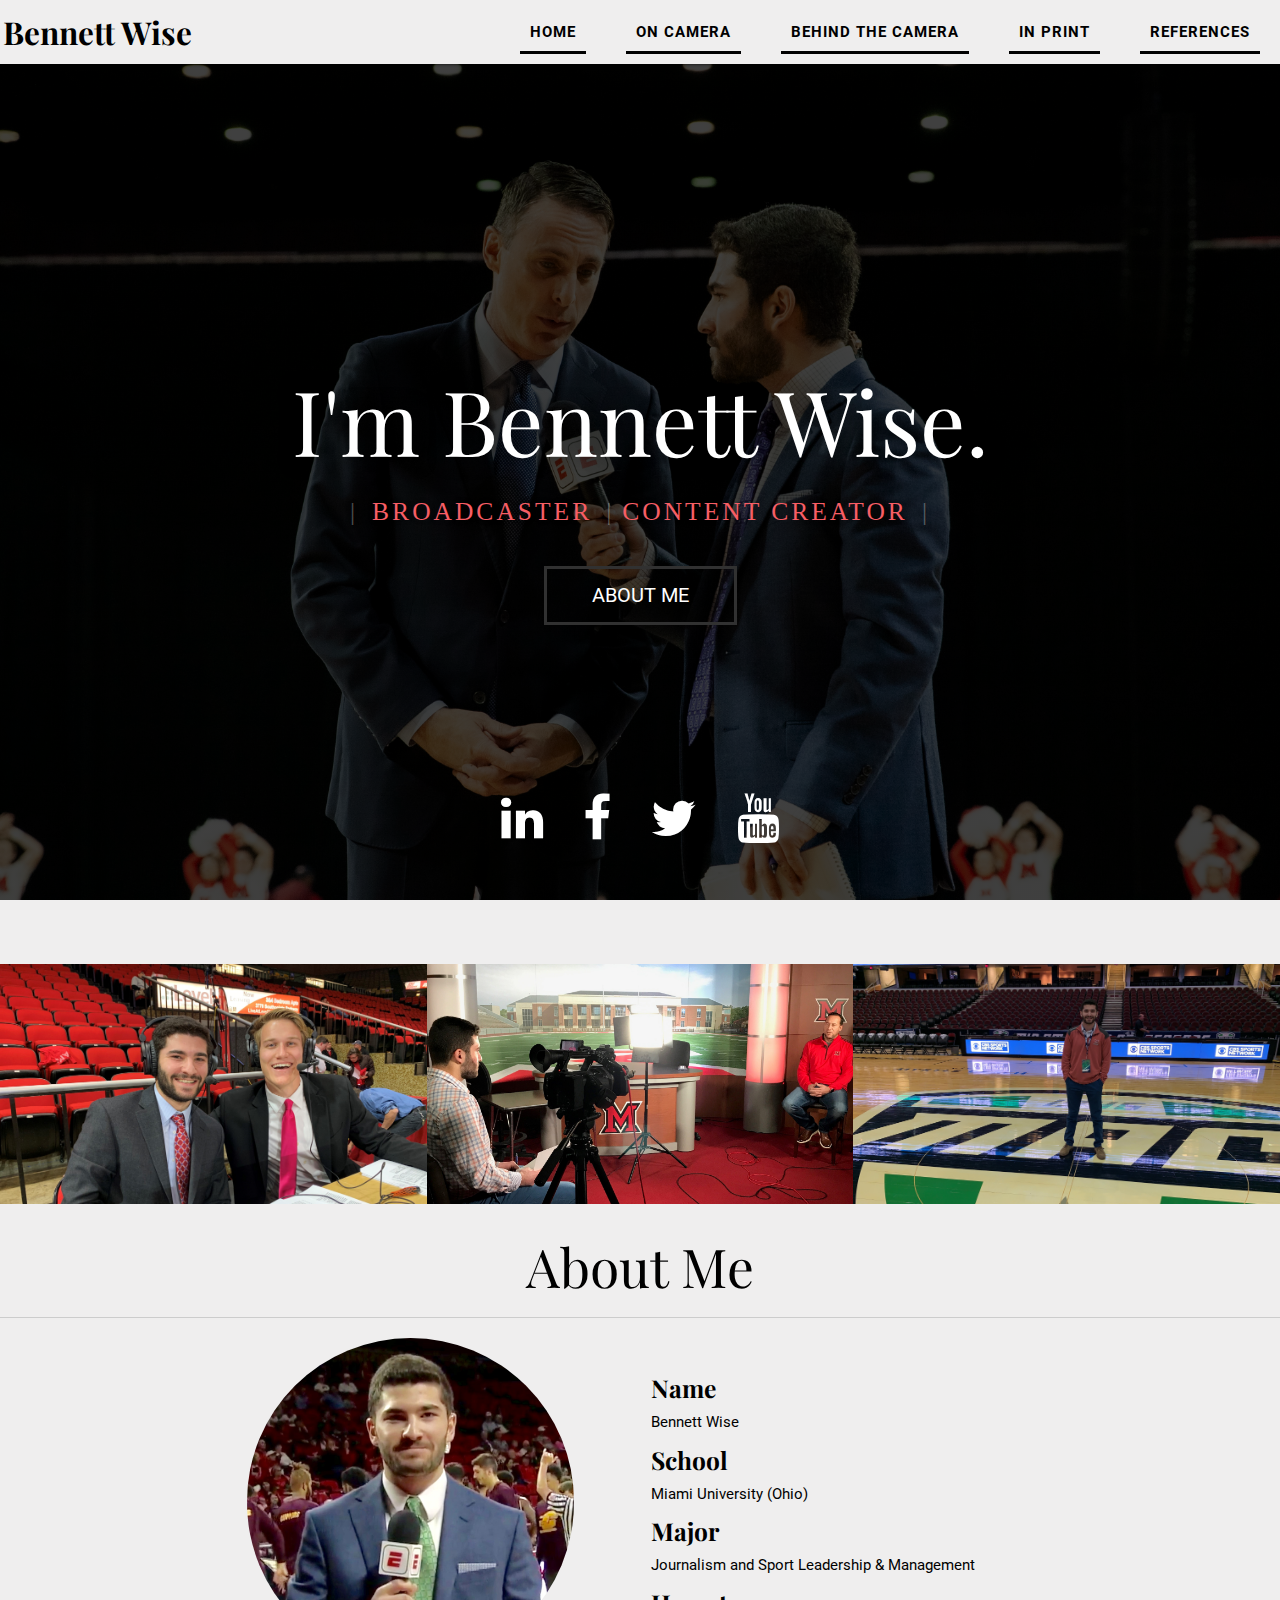
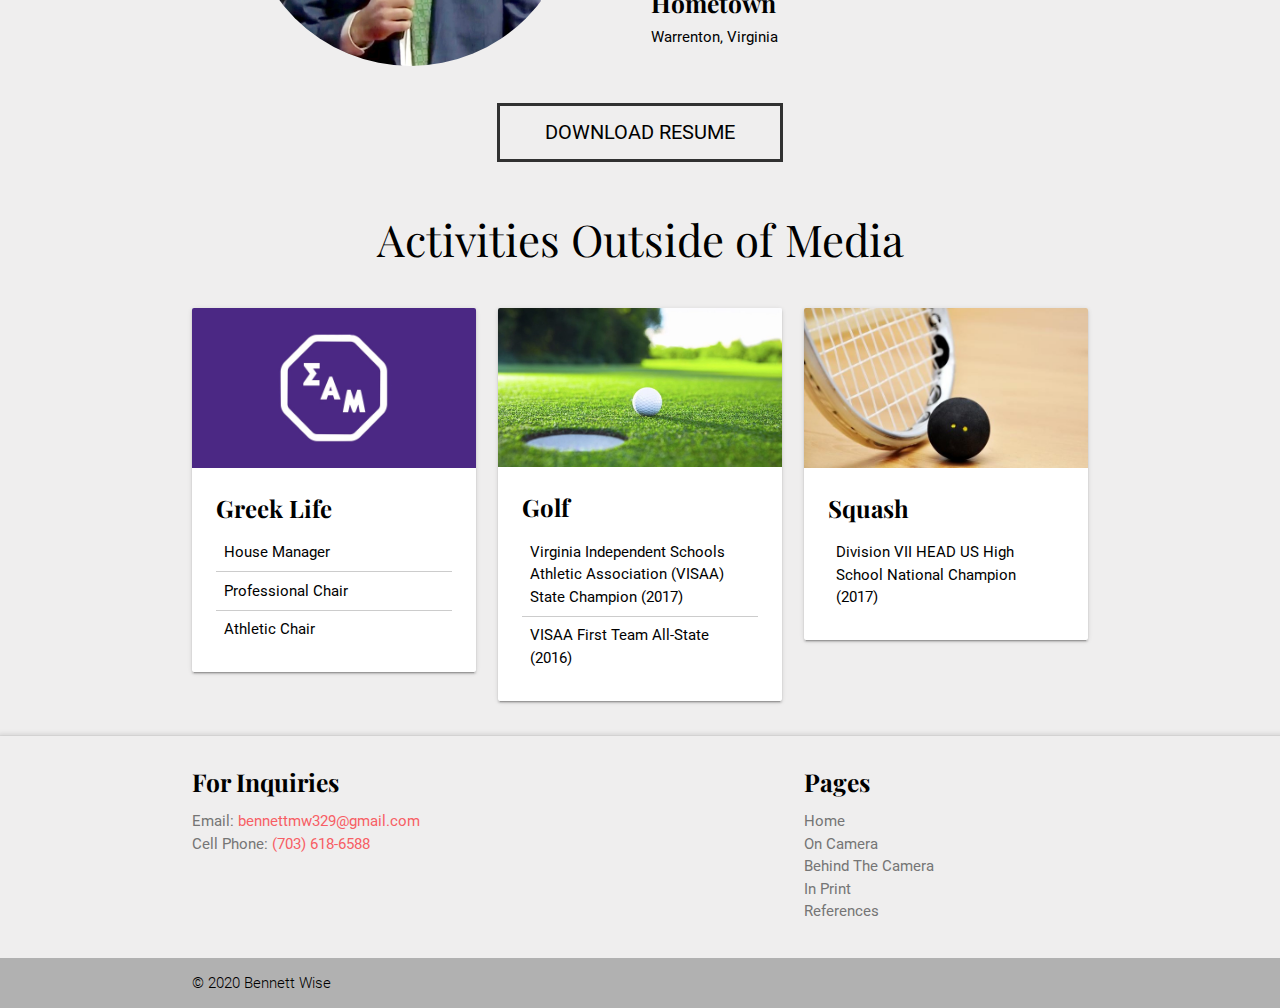
==== index.html @ 5fc4a540 "Page Deployment" ====
<!doctype html>
<html lang="en">

<head>
  <meta charset="utf-8">
  <title>Bennett Wise</title>
  <base href="/">
  <meta name="viewport" content="width=device-width, initial-scale=1">
  <!-- SEO Tags -->
  <meta name="description" content="A portfolio of work by an aspiring broadcaster with no bounds of achievement.">
  <meta name="keywords"
    content="Bennett,Wise,Media,Brodacast,FOX,Kalamazoo,Growler,ESPN,Sideline,Reporter,Miami,Sports,Athletics,bennett,wise,media,broadcast,fox,kalamazoo,growler,espn,sideline,reporter,miami,sports,athletics">
  <meta name="author" content="Quaid DeLacluyse">
  <!-- Style Sheets -->
  <link href="https://fonts.googleapis.com/icon?family=Material+Icons" rel="stylesheet">
  <link href="https://fonts.googleapis.com/css?family=Montserrat&display=swap" rel="stylesheet">
  <link href="https://fonts.googleapis.com/css?family=Playfair+Display&display=swap" rel="stylesheet">
  <!-- Theme & Favicon Tags -->
  <link rel="icon" type="image/jpg" href="assets/favicon.jpg">
  <meta name="theme-color" content="#f75e65">
  <script></script>
<link rel="stylesheet" href="styles.7431f8eac852b9999b5d.css"></head>

<body>
  <app-root class="sticky-container"></app-root>
<script src="runtime-es2015.edb2fcf2778e7bf1d426.js" type="module"></script><script src="runtime-es5.edb2fcf2778e7bf1d426.js" nomodule defer></script><script src="polyfills-es5.6696c533341b95a3d617.js" nomodule defer></script><script src="polyfills-es2015.2987770fde9daa1d8a2e.js" type="module"></script><script src="scripts.70a6412b0712df4356f7.js" defer></script><script src="main-es2015.0caf96c420d4daaa8b28.js" type="module"></script><script src="main-es5.0caf96c420d4daaa8b28.js" nomodule defer></script></body>

</html>
---- styles.7431f8eac852b9999b5d.css ----
*{color:#000}html{scroll-behavior:smooth;-ms-text-size-adjust:100%;-webkit-text-size-adjust:100%}body{background-color:#efeeee!important;margin:0}.accent-font{font-family:"Playfair Display",serif}.main{background-color:#efeeee}.primary{background-color:#efeeee!important}.bold{font-weight:700!important}.text-primary{color:#efeeee!important}.primary-darker{background-color:#b1b1b1!important}.accent{background-color:#f75e65!important}.accent-text{color:#f75e65!important}.borders{box-shadow:none;border:2px solid #8f8f8f}.subheader{border-bottom:1px solid #ccc}nav ul a:hover{background-color:rgba(0,0,0,0)!important}.side-nav{background:rgba(255,255,255,.5)!important;-webkit-backdrop-filter:blur(10px)!important;backdrop-filter:blur(10px)!important}.sticky-container{position:relative}/*!
 * Materialize v0.100.2 (http://materializecss.com)
 * Copyright 2014-2017 Materialize
 * MIT License (https://raw.githubusercontent.com/Dogfalo/materialize/master/LICENSE)
 */.materialize-red{background-color:#e51c23!important}.materialize-red-text{color:#e51c23!important}.materialize-red.lighten-5{background-color:#fdeaeb!important}.materialize-red-text.text-lighten-5{color:#fdeaeb!important}.materialize-red.lighten-4{background-color:#f8c1c3!important}.materialize-red-text.text-lighten-4{color:#f8c1c3!important}.materialize-red.lighten-3{background-color:#f3989b!important}.materialize-red-text.text-lighten-3{color:#f3989b!important}.materialize-red.lighten-2{background-color:#ee6e73!important}.materialize-red-text.text-lighten-2{color:#ee6e73!important}.materialize-red.lighten-1{background-color:#ea454b!important}.materialize-red-text.text-lighten-1{color:#ea454b!important}.materialize-red.darken-1{background-color:#d0181e!important}.materialize-red-text.text-darken-1{color:#d0181e!important}.materialize-red.darken-2{background-color:#b9151b!important}.materialize-red-text.text-darken-2{color:#b9151b!important}.materialize-red.darken-3{background-color:#a21318!important}.materialize-red-text.text-darken-3{color:#a21318!important}.materialize-red.darken-4{background-color:#8b1014!important}.materialize-red-text.text-darken-4{color:#8b1014!important}.red{background-color:#f44336!important}.red-text{color:#f44336!important}.red.lighten-5{background-color:#ffebee!important}.red-text.text-lighten-5{color:#ffebee!important}.red.lighten-4{background-color:#ffcdd2!important}.red-text.text-lighten-4{color:#ffcdd2!important}.red.lighten-3{background-color:#ef9a9a!important}.red-text.text-lighten-3{color:#ef9a9a!important}.red.lighten-2{background-color:#e57373!important}.red-text.text-lighten-2{color:#e57373!important}.red.lighten-1{background-color:#ef5350!important}.red-text.text-lighten-1{color:#ef5350!important}.red.darken-1{background-color:#e53935!important}.red-text.text-darken-1{color:#e53935!important}.red.darken-2{background-color:#d32f2f!important}.red-text.text-darken-2{color:#d32f2f!important}.red.darken-3{background-color:#c62828!important}.red-text.text-darken-3{color:#c62828!important}.red.darken-4{background-color:#b71c1c!important}.red-text.text-darken-4{color:#b71c1c!important}.red.accent-1{background-color:#ff8a80!important}.red-text.text-accent-1{color:#ff8a80!important}.red.accent-2{background-color:#ff5252!important}.red-text.text-accent-2{color:#ff5252!important}.red.accent-3{background-color:#ff1744!important}.red-text.text-accent-3{color:#ff1744!important}.red.accent-4{background-color:#d50000!important}.red-text.text-accent-4{color:#d50000!important}.pink{background-color:#e91e63!important}.pink-text{color:#e91e63!important}.pink.lighten-5{background-color:#fce4ec!important}.pink-text.text-lighten-5{color:#fce4ec!important}.pink.lighten-4{background-color:#f8bbd0!important}.pink-text.text-lighten-4{color:#f8bbd0!important}.pink.lighten-3{background-color:#f48fb1!important}.pink-text.text-lighten-3{color:#f48fb1!important}.pink.lighten-2{background-color:#f06292!important}.pink-text.text-lighten-2{color:#f06292!important}.pink.lighten-1{background-color:#ec407a!important}.pink-text.text-lighten-1{color:#ec407a!important}.pink.darken-1{background-color:#d81b60!important}.pink-text.text-darken-1{color:#d81b60!important}.pink.darken-2{background-color:#c2185b!important}.pink-text.text-darken-2{color:#c2185b!important}.pink.darken-3{background-color:#ad1457!important}.pink-text.text-darken-3{color:#ad1457!important}.pink.darken-4{background-color:#880e4f!important}.pink-text.text-darken-4{color:#880e4f!important}.pink.accent-1{background-color:#ff80ab!important}.pink-text.text-accent-1{color:#ff80ab!important}.pink.accent-2{background-color:#ff4081!important}.pink-text.text-accent-2{color:#ff4081!important}.pink.accent-3{background-color:#f50057!important}.pink-text.text-accent-3{color:#f50057!important}.pink.accent-4{background-color:#c51162!important}.pink-text.text-accent-4{color:#c51162!important}.purple{background-color:#9c27b0!important}.purple-text{color:#9c27b0!important}.purple.lighten-5{background-color:#f3e5f5!important}.purple-text.text-lighten-5{color:#f3e5f5!important}.purple.lighten-4{background-color:#e1bee7!important}.purple-text.text-lighten-4{color:#e1bee7!important}.purple.lighten-3{background-color:#ce93d8!important}.purple-text.text-lighten-3{color:#ce93d8!important}.purple.lighten-2{background-color:#ba68c8!important}.purple-text.text-lighten-2{color:#ba68c8!important}.purple.lighten-1{background-color:#ab47bc!important}.purple-text.text-lighten-1{color:#ab47bc!important}.purple.darken-1{background-color:#8e24aa!important}.purple-text.text-darken-1{color:#8e24aa!important}.purple.darken-2{background-color:#7b1fa2!important}.purple-text.text-darken-2{color:#7b1fa2!important}.purple.darken-3{background-color:#6a1b9a!important}.purple-text.text-darken-3{color:#6a1b9a!important}.purple.darken-4{background-color:#4a148c!important}.purple-text.text-darken-4{color:#4a148c!important}.purple.accent-1{background-color:#ea80fc!important}.purple-text.text-accent-1{color:#ea80fc!important}.purple.accent-2{background-color:#e040fb!important}.purple-text.text-accent-2{color:#e040fb!important}.purple.accent-3{background-color:#d500f9!important}.purple-text.text-accent-3{color:#d500f9!important}.purple.accent-4{background-color:#a0f!important}.purple-text.text-accent-4{color:#a0f!important}.deep-purple{background-color:#673ab7!important}.deep-purple-text{color:#673ab7!important}.deep-purple.lighten-5{background-color:#ede7f6!important}.deep-purple-text.text-lighten-5{color:#ede7f6!important}.deep-purple.lighten-4{background-color:#d1c4e9!important}.deep-purple-text.text-lighten-4{color:#d1c4e9!important}.deep-purple.lighten-3{background-color:#b39ddb!important}.deep-purple-text.text-lighten-3{color:#b39ddb!important}.deep-purple.lighten-2{background-color:#9575cd!important}.deep-purple-text.text-lighten-2{color:#9575cd!important}.deep-purple.lighten-1{background-color:#7e57c2!important}.deep-purple-text.text-lighten-1{color:#7e57c2!important}.deep-purple.darken-1{background-color:#5e35b1!important}.deep-purple-text.text-darken-1{color:#5e35b1!important}.deep-purple.darken-2{background-color:#512da8!important}.deep-purple-text.text-darken-2{color:#512da8!important}.deep-purple.darken-3{background-color:#4527a0!important}.deep-purple-text.text-darken-3{color:#4527a0!important}.deep-purple.darken-4{background-color:#311b92!important}.deep-purple-text.text-darken-4{color:#311b92!important}.deep-purple.accent-1{background-color:#b388ff!important}.deep-purple-text.text-accent-1{color:#b388ff!important}.deep-purple.accent-2{background-color:#7c4dff!important}.deep-purple-text.text-accent-2{color:#7c4dff!important}.deep-purple.accent-3{background-color:#651fff!important}.deep-purple-text.text-accent-3{color:#651fff!important}.deep-purple.accent-4{background-color:#6200ea!important}.deep-purple-text.text-accent-4{color:#6200ea!important}.indigo{background-color:#3f51b5!important}.indigo-text{color:#3f51b5!important}.indigo.lighten-5{background-color:#e8eaf6!important}.indigo-text.text-lighten-5{color:#e8eaf6!important}.indigo.lighten-4{background-color:#c5cae9!important}.indigo-text.text-lighten-4{color:#c5cae9!important}.indigo.lighten-3{background-color:#9fa8da!important}.indigo-text.text-lighten-3{color:#9fa8da!important}.indigo.lighten-2{background-color:#7986cb!important}.indigo-text.text-lighten-2{color:#7986cb!important}.indigo.lighten-1{background-color:#5c6bc0!important}.indigo-text.text-lighten-1{color:#5c6bc0!important}.indigo.darken-1{background-color:#3949ab!important}.indigo-text.text-darken-1{color:#3949ab!important}.indigo.darken-2{background-color:#303f9f!important}.indigo-text.text-darken-2{color:#303f9f!important}.indigo.darken-3{background-color:#283593!important}.indigo-text.text-darken-3{color:#283593!important}.indigo.darken-4{background-color:#1a237e!important}.indigo-text.text-darken-4{color:#1a237e!important}.indigo.accent-1{background-color:#8c9eff!important}.indigo-text.text-accent-1{color:#8c9eff!important}.indigo.accent-2{background-color:#536dfe!important}.indigo-text.text-accent-2{color:#536dfe!important}.indigo.accent-3{background-color:#3d5afe!important}.indigo-text.text-accent-3{color:#3d5afe!important}.indigo.accent-4{background-color:#304ffe!important}.indigo-text.text-accent-4{color:#304ffe!important}.blue{background-color:#2196f3!important}.blue-text{color:#2196f3!important}.blue.lighten-5{background-color:#e3f2fd!important}.blue-text.text-lighten-5{color:#e3f2fd!important}.blue.lighten-4{background-color:#bbdefb!important}.blue-text.text-lighten-4{color:#bbdefb!important}.blue.lighten-3{background-color:#90caf9!important}.blue-text.text-lighten-3{color:#90caf9!important}.blue.lighten-2{background-color:#64b5f6!important}.blue-text.text-lighten-2{color:#64b5f6!important}.blue.lighten-1{background-color:#42a5f5!important}.blue-text.text-lighten-1{color:#42a5f5!important}.blue.darken-1{background-color:#1e88e5!important}.blue-text.text-darken-1{color:#1e88e5!important}.blue.darken-2{background-color:#1976d2!important}.blue-text.text-darken-2{color:#1976d2!important}.blue.darken-3{background-color:#1565c0!important}.blue-text.text-darken-3{color:#1565c0!important}.blue.darken-4{background-color:#0d47a1!important}.blue-text.text-darken-4{color:#0d47a1!important}.blue.accent-1{background-color:#82b1ff!important}.blue-text.text-accent-1{color:#82b1ff!important}.blue.accent-2{background-color:#448aff!important}.blue-text.text-accent-2{color:#448aff!important}.blue.accent-3{background-color:#2979ff!important}.blue-text.text-accent-3{color:#2979ff!important}.blue.accent-4{background-color:#2962ff!important}.blue-text.text-accent-4{color:#2962ff!important}.light-blue{background-color:#03a9f4!important}.light-blue-text{color:#03a9f4!important}.light-blue.lighten-5{background-color:#e1f5fe!important}.light-blue-text.text-lighten-5{color:#e1f5fe!important}.light-blue.lighten-4{background-color:#b3e5fc!important}.light-blue-text.text-lighten-4{color:#b3e5fc!important}.light-blue.lighten-3{background-color:#81d4fa!important}.light-blue-text.text-lighten-3{color:#81d4fa!important}.light-blue.lighten-2{background-color:#4fc3f7!important}.light-blue-text.text-lighten-2{color:#4fc3f7!important}.light-blue.lighten-1{background-color:#29b6f6!important}.light-blue-text.text-lighten-1{color:#29b6f6!important}.light-blue.darken-1{background-color:#039be5!important}.light-blue-text.text-darken-1{color:#039be5!important}.light-blue.darken-2{background-color:#0288d1!important}.light-blue-text.text-darken-2{color:#0288d1!important}.light-blue.darken-3{background-color:#0277bd!important}.light-blue-text.text-darken-3{color:#0277bd!important}.light-blue.darken-4{background-color:#01579b!important}.light-blue-text.text-darken-4{color:#01579b!important}.light-blue.accent-1{background-color:#80d8ff!important}.light-blue-text.text-accent-1{color:#80d8ff!important}.light-blue.accent-2{background-color:#40c4ff!important}.light-blue-text.text-accent-2{color:#40c4ff!important}.light-blue.accent-3{background-color:#00b0ff!important}.light-blue-text.text-accent-3{color:#00b0ff!important}.light-blue.accent-4{background-color:#0091ea!important}.light-blue-text.text-accent-4{color:#0091ea!important}.cyan{background-color:#00bcd4!important}.cyan-text{color:#00bcd4!important}.cyan.lighten-5{background-color:#e0f7fa!important}.cyan-text.text-lighten-5{color:#e0f7fa!important}.cyan.lighten-4{background-color:#b2ebf2!important}.cyan-text.text-lighten-4{color:#b2ebf2!important}.cyan.lighten-3{background-color:#80deea!important}.cyan-text.text-lighten-3{color:#80deea!important}.cyan.lighten-2{background-color:#4dd0e1!important}.cyan-text.text-lighten-2{color:#4dd0e1!important}.cyan.lighten-1{background-color:#26c6da!important}.cyan-text.text-lighten-1{color:#26c6da!important}.cyan.darken-1{background-color:#00acc1!important}.cyan-text.text-darken-1{color:#00acc1!important}.cyan.darken-2{background-color:#0097a7!important}.cyan-text.text-darken-2{color:#0097a7!important}.cyan.darken-3{background-color:#00838f!important}.cyan-text.text-darken-3{color:#00838f!important}.cyan.darken-4{background-color:#006064!important}.cyan-text.text-darken-4{color:#006064!important}.cyan.accent-1{background-color:#84ffff!important}.cyan-text.text-accent-1{color:#84ffff!important}.cyan.accent-2{background-color:#18ffff!important}.cyan-text.text-accent-2{color:#18ffff!important}.cyan.accent-3{background-color:#00e5ff!important}.cyan-text.text-accent-3{color:#00e5ff!important}.cyan.accent-4{background-color:#00b8d4!important}.cyan-text.text-accent-4{color:#00b8d4!important}.teal{background-color:#009688!important}.teal-text{color:#009688!important}.teal.lighten-5{background-color:#e0f2f1!important}.teal-text.text-lighten-5{color:#e0f2f1!important}.teal.lighten-4{background-color:#b2dfdb!important}.teal-text.text-lighten-4{color:#b2dfdb!important}.teal.lighten-3{background-color:#80cbc4!important}.teal-text.text-lighten-3{color:#80cbc4!important}.teal.lighten-2{background-color:#4db6ac!important}.teal-text.text-lighten-2{color:#4db6ac!important}.teal.lighten-1{background-color:#26a69a!important}.teal-text.text-lighten-1{color:#26a69a!important}.teal.darken-1{background-color:#00897b!important}.teal-text.text-darken-1{color:#00897b!important}.teal.darken-2{background-color:#00796b!important}.teal-text.text-darken-2{color:#00796b!important}.teal.darken-3{background-color:#00695c!important}.teal-text.text-darken-3{color:#00695c!important}.teal.darken-4{background-color:#004d40!important}.teal-text.text-darken-4{color:#004d40!important}.teal.accent-1{background-color:#a7ffeb!important}.teal-text.text-accent-1{color:#a7ffeb!important}.teal.accent-2{background-color:#64ffda!important}.teal-text.text-accent-2{color:#64ffda!important}.teal.accent-3{background-color:#1de9b6!important}.teal-text.text-accent-3{color:#1de9b6!important}.teal.accent-4{background-color:#00bfa5!important}.teal-text.text-accent-4{color:#00bfa5!important}.green{background-color:#4caf50!important}.green-text{color:#4caf50!important}.green.lighten-5{background-color:#e8f5e9!important}.green-text.text-lighten-5{color:#e8f5e9!important}.green.lighten-4{background-color:#c8e6c9!important}.green-text.text-lighten-4{color:#c8e6c9!important}.green.lighten-3{background-color:#a5d6a7!important}.green-text.text-lighten-3{color:#a5d6a7!important}.green.lighten-2{background-color:#81c784!important}.green-text.text-lighten-2{color:#81c784!important}.green.lighten-1{background-color:#66bb6a!important}.green-text.text-lighten-1{color:#66bb6a!important}.green.darken-1{background-color:#43a047!important}.green-text.text-darken-1{color:#43a047!important}.green.darken-2{background-color:#388e3c!important}.green-text.text-darken-2{color:#388e3c!important}.green.darken-3{background-color:#2e7d32!important}.green-text.text-darken-3{color:#2e7d32!important}.green.darken-4{background-color:#1b5e20!important}.green-text.text-darken-4{color:#1b5e20!important}.green.accent-1{background-color:#b9f6ca!important}.green-text.text-accent-1{color:#b9f6ca!important}.green.accent-2{background-color:#69f0ae!important}.green-text.text-accent-2{color:#69f0ae!important}.green.accent-3{background-color:#00e676!important}.green-text.text-accent-3{color:#00e676!important}.green.accent-4{background-color:#00c853!important}.green-text.text-accent-4{color:#00c853!important}.light-green{background-color:#8bc34a!important}.light-green-text{color:#8bc34a!important}.light-green.lighten-5{background-color:#f1f8e9!important}.light-green-text.text-lighten-5{color:#f1f8e9!important}.light-green.lighten-4{background-color:#dcedc8!important}.light-green-text.text-lighten-4{color:#dcedc8!important}.light-green.lighten-3{background-color:#c5e1a5!important}.light-green-text.text-lighten-3{color:#c5e1a5!important}.light-green.lighten-2{background-color:#aed581!important}.light-green-text.text-lighten-2{color:#aed581!important}.light-green.lighten-1{background-color:#9ccc65!important}.light-green-text.text-lighten-1{color:#9ccc65!important}.light-green.darken-1{background-color:#7cb342!important}.light-green-text.text-darken-1{color:#7cb342!important}.light-green.darken-2{background-color:#689f38!important}.light-green-text.text-darken-2{color:#689f38!important}.light-green.darken-3{background-color:#558b2f!important}.light-green-text.text-darken-3{color:#558b2f!important}.light-green.darken-4{background-color:#33691e!important}.light-green-text.text-darken-4{color:#33691e!important}.light-green.accent-1{background-color:#ccff90!important}.light-green-text.text-accent-1{color:#ccff90!important}.light-green.accent-2{background-color:#b2ff59!important}.light-green-text.text-accent-2{color:#b2ff59!important}.light-green.accent-3{background-color:#76ff03!important}.light-green-text.text-accent-3{color:#76ff03!important}.light-green.accent-4{background-color:#64dd17!important}.light-green-text.text-accent-4{color:#64dd17!important}.lime{background-color:#cddc39!important}.lime-text{color:#cddc39!important}.lime.lighten-5{background-color:#f9fbe7!important}.lime-text.text-lighten-5{color:#f9fbe7!important}.lime.lighten-4{background-color:#f0f4c3!important}.lime-text.text-lighten-4{color:#f0f4c3!important}.lime.lighten-3{background-color:#e6ee9c!important}.lime-text.text-lighten-3{color:#e6ee9c!important}.lime.lighten-2{background-color:#dce775!important}.lime-text.text-lighten-2{color:#dce775!important}.lime.lighten-1{background-color:#d4e157!important}.lime-text.text-lighten-1{color:#d4e157!important}.lime.darken-1{background-color:#c0ca33!important}.lime-text.text-darken-1{color:#c0ca33!important}.lime.darken-2{background-color:#afb42b!important}.lime-text.text-darken-2{color:#afb42b!important}.lime.darken-3{background-color:#9e9d24!important}.lime-text.text-darken-3{color:#9e9d24!important}.lime.darken-4{background-color:#827717!important}.lime-text.text-darken-4{color:#827717!important}.lime.accent-1{background-color:#f4ff81!important}.lime-text.text-accent-1{color:#f4ff81!important}.lime.accent-2{background-color:#eeff41!important}.lime-text.text-accent-2{color:#eeff41!important}.lime.accent-3{background-color:#c6ff00!important}.lime-text.text-accent-3{color:#c6ff00!important}.lime.accent-4{background-color:#aeea00!important}.lime-text.text-accent-4{color:#aeea00!important}.yellow{background-color:#ffeb3b!important}.yellow-text{color:#ffeb3b!important}.yellow.lighten-5{background-color:#fffde7!important}.yellow-text.text-lighten-5{color:#fffde7!important}.yellow.lighten-4{background-color:#fff9c4!important}.yellow-text.text-lighten-4{color:#fff9c4!important}.yellow.lighten-3{background-color:#fff59d!important}.yellow-text.text-lighten-3{color:#fff59d!important}.yellow.lighten-2{background-color:#fff176!important}.yellow-text.text-lighten-2{color:#fff176!important}.yellow.lighten-1{background-color:#ffee58!important}.yellow-text.text-lighten-1{color:#ffee58!important}.yellow.darken-1{background-color:#fdd835!important}.yellow-text.text-darken-1{color:#fdd835!important}.yellow.darken-2{background-color:#fbc02d!important}.yellow-text.text-darken-2{color:#fbc02d!important}.yellow.darken-3{background-color:#f9a825!important}.yellow-text.text-darken-3{color:#f9a825!important}.yellow.darken-4{background-color:#f57f17!important}.yellow-text.text-darken-4{color:#f57f17!important}.yellow.accent-1{background-color:#ffff8d!important}.yellow-text.text-accent-1{color:#ffff8d!important}.yellow.accent-2{background-color:#ff0!important}.yellow-text.text-accent-2{color:#ff0!important}.yellow.accent-3{background-color:#ffea00!important}.yellow-text.text-accent-3{color:#ffea00!important}.yellow.accent-4{background-color:#ffd600!important}.yellow-text.text-accent-4{color:#ffd600!important}.amber{background-color:#ffc107!important}.amber-text{color:#ffc107!important}.amber.lighten-5{background-color:#fff8e1!important}.amber-text.text-lighten-5{color:#fff8e1!important}.amber.lighten-4{background-color:#ffecb3!important}.amber-text.text-lighten-4{color:#ffecb3!important}.amber.lighten-3{background-color:#ffe082!important}.amber-text.text-lighten-3{color:#ffe082!important}.amber.lighten-2{background-color:#ffd54f!important}.amber-text.text-lighten-2{color:#ffd54f!important}.amber.lighten-1{background-color:#ffca28!important}.amber-text.text-lighten-1{color:#ffca28!important}.amber.darken-1{background-color:#ffb300!important}.amber-text.text-darken-1{color:#ffb300!important}.amber.darken-2{background-color:#ffa000!important}.amber-text.text-darken-2{color:#ffa000!important}.amber.darken-3{background-color:#ff8f00!important}.amber-text.text-darken-3{color:#ff8f00!important}.amber.darken-4{background-color:#ff6f00!important}.amber-text.text-darken-4{color:#ff6f00!important}.amber.accent-1{background-color:#ffe57f!important}.amber-text.text-accent-1{color:#ffe57f!important}.amber.accent-2{background-color:#ffd740!important}.amber-text.text-accent-2{color:#ffd740!important}.amber.accent-3{background-color:#ffc400!important}.amber-text.text-accent-3{color:#ffc400!important}.amber.accent-4{background-color:#ffab00!important}.amber-text.text-accent-4{color:#ffab00!important}.orange{background-color:#ff9800!important}.orange-text{color:#ff9800!important}.orange.lighten-5{background-color:#fff3e0!important}.orange-text.text-lighten-5{color:#fff3e0!important}.orange.lighten-4{background-color:#ffe0b2!important}.orange-text.text-lighten-4{color:#ffe0b2!important}.orange.lighten-3{background-color:#ffcc80!important}.orange-text.text-lighten-3{color:#ffcc80!important}.orange.lighten-2{background-color:#ffb74d!important}.orange-text.text-lighten-2{color:#ffb74d!important}.orange.lighten-1{background-color:#ffa726!important}.orange-text.text-lighten-1{color:#ffa726!important}.orange.darken-1{background-color:#fb8c00!important}.orange-text.text-darken-1{color:#fb8c00!important}.orange.darken-2{background-color:#f57c00!important}.orange-text.text-darken-2{color:#f57c00!important}.orange.darken-3{background-color:#ef6c00!important}.orange-text.text-darken-3{color:#ef6c00!important}.orange.darken-4{background-color:#e65100!important}.orange-text.text-darken-4{color:#e65100!important}.orange.accent-1{background-color:#ffd180!important}.orange-text.text-accent-1{color:#ffd180!important}.orange.accent-2{background-color:#ffab40!important}.orange-text.text-accent-2{color:#ffab40!important}.orange.accent-3{background-color:#ff9100!important}.orange-text.text-accent-3{color:#ff9100!important}.orange.accent-4{background-color:#ff6d00!important}.orange-text.text-accent-4{color:#ff6d00!important}.deep-orange{background-color:#ff5722!important}.deep-orange-text{color:#ff5722!important}.deep-orange.lighten-5{background-color:#fbe9e7!important}.deep-orange-text.text-lighten-5{color:#fbe9e7!important}.deep-orange.lighten-4{background-color:#ffccbc!important}.deep-orange-text.text-lighten-4{color:#ffccbc!important}.deep-orange.lighten-3{background-color:#ffab91!important}.deep-orange-text.text-lighten-3{color:#ffab91!important}.deep-orange.lighten-2{background-color:#ff8a65!important}.deep-orange-text.text-lighten-2{color:#ff8a65!important}.deep-orange.lighten-1{background-color:#ff7043!important}.deep-orange-text.text-lighten-1{color:#ff7043!important}.deep-orange.darken-1{background-color:#f4511e!important}.deep-orange-text.text-darken-1{color:#f4511e!important}.deep-orange.darken-2{background-color:#e64a19!important}.deep-orange-text.text-darken-2{color:#e64a19!important}.deep-orange.darken-3{background-color:#d84315!important}.deep-orange-text.text-darken-3{color:#d84315!important}.deep-orange.darken-4{background-color:#bf360c!important}.deep-orange-text.text-darken-4{color:#bf360c!important}.deep-orange.accent-1{background-color:#ff9e80!important}.deep-orange-text.text-accent-1{color:#ff9e80!important}.deep-orange.accent-2{background-color:#ff6e40!important}.deep-orange-text.text-accent-2{color:#ff6e40!important}.deep-orange.accent-3{background-color:#ff3d00!important}.deep-orange-text.text-accent-3{color:#ff3d00!important}.deep-orange.accent-4{background-color:#dd2c00!important}.deep-orange-text.text-accent-4{color:#dd2c00!important}.brown{background-color:#795548!important}.brown-text{color:#795548!important}.brown.lighten-5{background-color:#efebe9!important}.brown-text.text-lighten-5{color:#efebe9!important}.brown.lighten-4{background-color:#d7ccc8!important}.brown-text.text-lighten-4{color:#d7ccc8!important}.brown.lighten-3{background-color:#bcaaa4!important}.brown-text.text-lighten-3{color:#bcaaa4!important}.brown.lighten-2{background-color:#a1887f!important}.brown-text.text-lighten-2{color:#a1887f!important}.brown.lighten-1{background-color:#8d6e63!important}.brown-text.text-lighten-1{color:#8d6e63!important}.brown.darken-1{background-color:#6d4c41!important}.brown-text.text-darken-1{color:#6d4c41!important}.brown.darken-2{background-color:#5d4037!important}.brown-text.text-darken-2{color:#5d4037!important}.brown.darken-3{background-color:#4e342e!important}.brown-text.text-darken-3{color:#4e342e!important}.brown.darken-4{background-color:#3e2723!important}.brown-text.text-darken-4{color:#3e2723!important}.blue-grey{background-color:#607d8b!important}.blue-grey-text{color:#607d8b!important}.blue-grey.lighten-5{background-color:#eceff1!important}.blue-grey-text.text-lighten-5{color:#eceff1!important}.blue-grey.lighten-4{background-color:#cfd8dc!important}.blue-grey-text.text-lighten-4{color:#cfd8dc!important}.blue-grey.lighten-3{background-color:#b0bec5!important}.blue-grey-text.text-lighten-3{color:#b0bec5!important}.blue-grey.lighten-2{background-color:#90a4ae!important}.blue-grey-text.text-lighten-2{color:#90a4ae!important}.blue-grey.lighten-1{background-color:#78909c!important}.blue-grey-text.text-lighten-1{color:#78909c!important}.blue-grey.darken-1{background-color:#546e7a!important}.blue-grey-text.text-darken-1{color:#546e7a!important}.blue-grey.darken-2{background-color:#455a64!important}.blue-grey-text.text-darken-2{color:#455a64!important}.blue-grey.darken-3{background-color:#37474f!important}.blue-grey-text.text-darken-3{color:#37474f!important}.blue-grey.darken-4{background-color:#263238!important}.blue-grey-text.text-darken-4{color:#263238!important}.grey{background-color:#9e9e9e!important}.grey-text{color:#9e9e9e!important}.grey.lighten-5{background-color:#fafafa!important}.grey-text.text-lighten-5{color:#fafafa!important}.grey.lighten-4{background-color:#f5f5f5!important}.grey-text.text-lighten-4{color:#f5f5f5!important}.grey.lighten-3{background-color:#eee!important}.grey-text.text-lighten-3{color:#eee!important}.grey.lighten-2{background-color:#e0e0e0!important}.grey-text.text-lighten-2{color:#e0e0e0!important}.grey.lighten-1{background-color:#bdbdbd!important}.grey-text.text-lighten-1{color:#bdbdbd!important}.grey.darken-1{background-color:#757575!important}.grey-text.text-darken-1{color:#757575!important}.grey.darken-2{background-color:#616161!important}.grey-text.text-darken-2{color:#616161!important}.grey.darken-3{background-color:#424242!important}.grey-text.text-darken-3{color:#424242!important}.grey.darken-4{background-color:#212121!important}.grey-text.text-darken-4{color:#212121!important}.black{background-color:#000!important}.black-text{color:#000!important}.white{background-color:#fff!important}.white-text{color:#fff!important}.transparent{background-color:transparent!important}.transparent-text{color:transparent!important}/*! normalize.css v3.0.3 | MIT License | github.com/necolas/normalize.css */article,aside,details,figcaption,figure,footer,header,hgroup,main,menu,nav,section,summary{display:block}audio,canvas,progress,video{display:inline-block;vertical-align:baseline}audio:not([controls]){display:none;height:0}[hidden],template{display:none}a{background-color:transparent;color:#039be5;-webkit-tap-highlight-color:transparent;text-decoration:none}a:active,a:hover{outline:0}abbr[title]{border-bottom:1px dotted}b,optgroup,strong{font-weight:700}dfn{font-style:italic}mark{background:#ff0;color:#000}sub,sup{font-size:75%;line-height:0;position:relative;vertical-align:baseline}sup{top:-.5em}sub{bottom:-.25em}img{border:0}svg:not(:root){overflow:hidden}figure{margin:1em 40px}hr{box-sizing:content-box;height:0}pre{overflow:auto}code,kbd,pre,samp{font-family:monospace,monospace;font-size:1em}button,input,optgroup,select,textarea{color:inherit;font:inherit;margin:0}button{overflow:visible}button,select{text-transform:none}button,html input[type=button],input[type=reset],input[type=submit]{-webkit-appearance:button;cursor:pointer}button[disabled],html input[disabled]{cursor:default}button::-moz-focus-inner,input::-moz-focus-inner{border:0;padding:0}input{line-height:normal}input[type=checkbox],input[type=radio]{box-sizing:border-box;padding:0}input[type=number]::-webkit-inner-spin-button,input[type=number]::-webkit-outer-spin-button{height:auto}input[type=search]{-webkit-appearance:textfield;box-sizing:content-box}input[type=search]::-webkit-search-cancel-button,input[type=search]::-webkit-search-decoration{-webkit-appearance:none}fieldset{border:1px solid silver;margin:0 2px;padding:.35em .625em .75em}legend{border:0;padding:0}table{border-collapse:collapse;border-spacing:0;width:100%;display:table}*,:after,:before{box-sizing:inherit}ul:not(.browser-default){padding-left:0;list-style-type:none}ul:not(.browser-default)>li{list-style-type:none}.valign-wrapper{display:-webkit-box;display:flex;-webkit-box-align:center;align-items:center}.clearfix{clear:both}.z-depth-0{box-shadow:none!important}.btn,.btn-floating,.btn-large,.card,.card-panel,.collapsible,.dropdown-content,.side-nav,.toast,.z-depth-1,nav{box-shadow:0 2px 2px 0 rgba(0,0,0,.14),0 1px 5px 0 rgba(0,0,0,.12),0 3px 1px -2px rgba(0,0,0,.2)}.btn-floating:hover,.btn-large:hover,.btn:hover,.z-depth-1-half{box-shadow:0 3px 3px 0 rgba(0,0,0,.14),0 1px 7px 0 rgba(0,0,0,.12),0 3px 1px -1px rgba(0,0,0,.2)}.z-depth-2{box-shadow:0 4px 5px 0 rgba(0,0,0,.14),0 1px 10px 0 rgba(0,0,0,.12),0 2px 4px -1px rgba(0,0,0,.3)}.z-depth-3{box-shadow:0 6px 10px 0 rgba(0,0,0,.14),0 1px 18px 0 rgba(0,0,0,.12),0 3px 5px -1px rgba(0,0,0,.3)}.modal,.z-depth-4{box-shadow:0 8px 10px 1px rgba(0,0,0,.14),0 3px 14px 2px rgba(0,0,0,.12),0 5px 5px -3px rgba(0,0,0,.3)}.z-depth-5{box-shadow:0 16px 24px 2px rgba(0,0,0,.14),0 6px 30px 5px rgba(0,0,0,.12),0 8px 10px -5px rgba(0,0,0,.3)}.hoverable{-webkit-transition:box-shadow .25s;transition:box-shadow .25s}.hoverable:hover{box-shadow:0 8px 17px 0 rgba(0,0,0,.2),0 6px 20px 0 rgba(0,0,0,.19)}.divider{height:1px;overflow:hidden;background-color:#e0e0e0}blockquote{margin:20px 0;padding-left:1.5rem;border-left:5px solid #ee6e73}i{line-height:inherit}i.left{float:left;margin-right:15px}i.right{float:right;margin-left:15px}i.tiny{font-size:1rem}i.small{font-size:2rem}i.medium{font-size:4rem}i.large{font-size:6rem}img.responsive-img,video.responsive-video{max-width:100%;height:auto}.pagination li{display:inline-block;border-radius:2px;text-align:center;vertical-align:top;height:30px}.pagination li a{color:#444;display:inline-block;font-size:1.2rem;padding:0 10px;line-height:30px}.pagination li.active a{color:#fff}.pagination li.active{background-color:#ee6e73}.pagination li.disabled a{cursor:default;color:#999}.pagination li i{font-size:2rem}.pagination li.pages ul li{display:inline-block;float:none}.breadcrumb{font-size:18px;color:rgba(255,255,255,.7)}.breadcrumb [class*=mdi-],.breadcrumb [class^=mdi-],.breadcrumb i,.breadcrumb i.material-icons{display:inline-block;float:left;font-size:24px}.breadcrumb:before{content:'\E5CC';color:rgba(255,255,255,.7);vertical-align:top;display:inline-block;font-family:'Material Icons';font-weight:400;font-style:normal;font-size:25px;margin:0 10px 0 8px;-webkit-font-smoothing:antialiased}.breadcrumb:first-child:before{display:none}.breadcrumb:last-child{color:#fff}.parallax-container{position:relative;overflow:hidden;height:500px}.parallax-container .parallax{position:absolute;top:0;left:0;right:0;bottom:0;z-index:-1}.parallax-container .parallax img{display:none;position:absolute;left:50%;bottom:0;min-width:100%;min-height:100%;-webkit-transform:translate3d(0,0,0);transform:translate3d(0,0,0);-webkit-transform:translateX(-50%);transform:translateX(-50%)}.pin-bottom,.pin-top{position:relative}.pinned{position:fixed!important}ul.staggered-list li{opacity:0}.fade-in{opacity:0;-webkit-transform-origin:0 50%;transform-origin:0 50%}@media only screen and (max-width:600px){.hide-on-small-and-down,.hide-on-small-only{display:none!important}}@media only screen and (max-width:992px){.pagination{width:100%}.pagination li.next,.pagination li.prev{width:10%}.pagination li.pages{width:80%;overflow:hidden;white-space:nowrap}.hide-on-med-and-down{display:none!important}}@media only screen and (min-width:601px){.hide-on-med-and-up{display:none!important}}@media only screen and (min-width:600px) and (max-width:992px){.hide-on-med-only{display:none!important}}@media only screen and (min-width:993px){.hide-on-large-only{display:none!important}.show-on-large{display:block!important}}@media only screen and (min-width:600px) and (max-width:992px){.show-on-medium{display:block!important}}@media only screen and (min-width:601px){.show-on-medium-and-up{display:block!important}}@media only screen and (max-width:600px){.show-on-small{display:block!important}.center-on-small-only{text-align:center}#toast-container{min-width:100%;bottom:0}}.page-footer{padding-top:20px;color:#fff;background-color:#ee6e73}.page-footer .footer-copyright{overflow:hidden;min-height:50px;display:-webkit-box;display:flex;-webkit-box-align:center;align-items:center;padding:10px 0;color:rgba(255,255,255,.8);background-color:rgba(51,51,51,.08)}table,td,th{border:none}table.bordered>tbody>tr,table.bordered>thead>tr{border-bottom:1px solid #d0d0d0}table.striped>tbody>tr:nth-child(odd){background-color:#f2f2f2}table.striped>tbody>tr>td{border-radius:0}table.highlight>tbody>tr{-webkit-transition:background-color .25s;transition:background-color .25s ease}table.highlight>tbody>tr:hover{background-color:#f2f2f2}table.centered tbody tr td,table.centered thead tr th{text-align:center}thead{border-bottom:1px solid #d0d0d0}td,th{padding:15px 5px;display:table-cell;text-align:left;vertical-align:middle;border-radius:2px}@media only screen and (max-width:992px){.show-on-medium-and-down{display:block!important}table.responsive-table{width:100%;border-collapse:collapse;border-spacing:0;display:block;position:relative}table.responsive-table td:empty:before{content:'\00a0'}table.responsive-table td,table.responsive-table th{margin:0;vertical-align:top}table.responsive-table thead{display:block;float:left;border:0;border-right:1px solid #d0d0d0}table.responsive-table thead tr{display:block;padding:0 10px 0 0}table.responsive-table thead tr th::before{content:"\00a0"}table.responsive-table tbody{display:block;width:auto;position:relative;overflow-x:auto;white-space:nowrap}table.responsive-table tbody tr{display:inline-block;vertical-align:top}table.responsive-table th{display:block;text-align:right}table.responsive-table td{display:block;min-height:1.25em;text-align:left}table.responsive-table tr{padding:0 10px}table.responsive-table.bordered th{border-bottom:0;border-left:0}table.responsive-table.bordered td{border-left:0;border-right:0;border-bottom:0}table.responsive-table.bordered tr{border:0}table.responsive-table.bordered tbody tr{border-right:1px solid #d0d0d0}}.collection{margin:.5rem 0 1rem;border:1px solid #e0e0e0;border-radius:2px;overflow:hidden;position:relative}.collection .collection-item{background-color:#fff;line-height:1.5rem;padding:10px 20px;margin:0;border-bottom:1px solid #e0e0e0}.collection .collection-item.avatar{min-height:84px;padding-left:72px;position:relative}.collection .collection-item.avatar :not(.circle-clipper)>.circle,.collection .collection-item.avatar:not(.circle-clipper)>.circle{position:absolute;width:42px;height:42px;overflow:hidden;left:15px;display:inline-block;vertical-align:middle}.collection .collection-item.avatar i.circle{font-size:18px;line-height:42px;color:#fff;background-color:#999;text-align:center}.collection .collection-item.avatar .title{font-size:16px}.collection .collection-item.avatar p{margin:0}.collection .collection-item.avatar .secondary-content{position:absolute;top:16px;right:16px}.collection .collection-item:last-child{border-bottom:none}.collection .collection-item.active{background-color:#26a69a;color:#eafaf9}.collection .collection-item.active .secondary-content{color:#fff}.collection a.collection-item{display:block;-webkit-transition:.25s;transition:.25s;color:#26a69a}.collection a.collection-item:not(.active):hover{background-color:#ddd}.collection.with-header .collection-header{background-color:#fff;border-bottom:1px solid #e0e0e0;padding:10px 20px}.collection.with-header .collection-item{padding-left:30px}.collection.with-header .collection-item.avatar{padding-left:72px}.secondary-content{float:right;color:#26a69a}.collapsible .collection{margin:0;border:none}.video-container{position:relative;padding-bottom:56.25%;height:0;overflow:hidden}.video-container embed,.video-container iframe,.video-container object{position:absolute;top:0;left:0;width:100%;height:100%}.progress{position:relative;height:4px;display:block;width:100%;background-color:#acece6;border-radius:2px;margin:.5rem 0 1rem;overflow:hidden}.progress .determinate{position:absolute;top:0;left:0;bottom:0;background-color:#26a69a;-webkit-transition:width .3s linear;transition:width .3s linear}.progress .indeterminate{background-color:#26a69a}.progress .indeterminate:before{content:'';position:absolute;background-color:inherit;top:0;left:0;bottom:0;will-change:left,right;-webkit-animation:2.1s cubic-bezier(.65,.815,.735,.395) infinite indeterminate;animation:2.1s cubic-bezier(.65,.815,.735,.395) infinite indeterminate}.progress .indeterminate:after{content:'';position:absolute;background-color:inherit;top:0;left:0;bottom:0;will-change:left,right;-webkit-animation:2.1s cubic-bezier(.165,.84,.44,1) infinite indeterminate-short;animation:2.1s cubic-bezier(.165,.84,.44,1) infinite indeterminate-short;-webkit-animation-delay:1.15s;animation-delay:1.15s}@-webkit-keyframes indeterminate{0%{left:-35%;right:100%}100%,60%{left:100%;right:-90%}}@keyframes indeterminate{0%{left:-35%;right:100%}100%,60%{left:100%;right:-90%}}@-webkit-keyframes indeterminate-short{0%{left:-200%;right:100%}100%,60%{left:107%;right:-8%}}@keyframes indeterminate-short{0%{left:-200%;right:100%}100%,60%{left:107%;right:-8%}}.hide{display:none!important}.left-align{text-align:left}.right-align{text-align:right}.center,.center-align{text-align:center}.left{float:left!important}.right{float:right!important}.no-select,input[type=range],input[type=range]+.thumb{-webkit-user-select:none;-moz-user-select:none;-ms-user-select:none;user-select:none}.circle{border-radius:50%}.center-block{display:block;margin-left:auto;margin-right:auto}.truncate{display:block;white-space:nowrap;overflow:hidden;text-overflow:ellipsis}.no-padding{padding:0!important}span.badge{min-width:3rem;padding:0 6px;margin-left:14px;text-align:center;font-size:1rem;line-height:22px;height:22px;color:#757575;float:right;box-sizing:border-box}span.badge.new{font-weight:300;font-size:.8rem;color:#fff;background-color:#26a69a;border-radius:2px}span.badge.new:after{content:" new"}span.badge[data-badge-caption]::after{content:" " attr(data-badge-caption)}nav ul a span.badge{display:inline-block;float:none;margin-left:4px;line-height:22px;height:22px;-webkit-font-smoothing:auto}.collection-item span.badge{margin-top:calc(.75rem - 11px)}.collapsible span.badge{margin-left:auto}.side-nav span.badge{margin-top:calc(24px - 11px)}.material-icons{text-rendering:optimizeLegibility;font-feature-settings:'liga'}.container{margin:0 auto;max-width:1280px;width:90%}@media only screen and (min-width:601px){.container{width:85%}}.container .row{margin-left:-.75rem;margin-right:-.75rem}.section{padding-top:1rem;padding-bottom:1rem}.section.no-pad{padding:0}.section.no-pad-bot{padding-bottom:0}.section.no-pad-top{padding-top:0}.row{margin-left:auto;margin-right:auto;margin-bottom:20px}.row:after{content:"";display:table;clear:both}.row .col{float:left;box-sizing:border-box;padding:0 .75rem;min-height:1px}.row .col[class*=pull-],.row .col[class*=push-]{position:relative}.row .col.s1{width:8.3333333333%;margin-left:auto;left:auto;right:auto}.row .col.s2{width:16.6666666667%;margin-left:auto;left:auto;right:auto}.row .col.s3{width:25%;margin-left:auto;left:auto;right:auto}.row .col.s4{width:33.3333333333%;margin-left:auto;left:auto;right:auto}.row .col.s5{width:41.6666666667%;margin-left:auto;left:auto;right:auto}.row .col.s6{width:50%;margin-left:auto;left:auto;right:auto}.row .col.s7{width:58.3333333333%;margin-left:auto;left:auto;right:auto}.row .col.s8{width:66.6666666667%;margin-left:auto;left:auto;right:auto}.row .col.s9{width:75%;margin-left:auto;left:auto;right:auto}.row .col.s10{width:83.3333333333%;margin-left:auto;left:auto;right:auto}.row .col.s11{width:91.6666666667%;margin-left:auto;left:auto;right:auto}.row .col.s12{width:100%;margin-left:auto;left:auto;right:auto}.row .col.offset-s1{margin-left:8.3333333333%}.row .col.pull-s1{right:8.3333333333%}.row .col.push-s1{left:8.3333333333%}.row .col.offset-s2{margin-left:16.6666666667%}.row .col.pull-s2{right:16.6666666667%}.row .col.push-s2{left:16.6666666667%}.row .col.offset-s3{margin-left:25%}.row .col.pull-s3{right:25%}.row .col.push-s3{left:25%}.row .col.offset-s4{margin-left:33.3333333333%}.row .col.pull-s4{right:33.3333333333%}.row .col.push-s4{left:33.3333333333%}.row .col.offset-s5{margin-left:41.6666666667%}.row .col.pull-s5{right:41.6666666667%}.row .col.push-s5{left:41.6666666667%}.row .col.offset-s6{margin-left:50%}.row .col.pull-s6{right:50%}.row .col.push-s6{left:50%}.row .col.offset-s7{margin-left:58.3333333333%}.row .col.pull-s7{right:58.3333333333%}.row .col.push-s7{left:58.3333333333%}.row .col.offset-s8{margin-left:66.6666666667%}.row .col.pull-s8{right:66.6666666667%}.row .col.push-s8{left:66.6666666667%}.row .col.offset-s9{margin-left:75%}.row .col.pull-s9{right:75%}.row .col.push-s9{left:75%}.row .col.offset-s10{margin-left:83.3333333333%}.row .col.pull-s10{right:83.3333333333%}.row .col.push-s10{left:83.3333333333%}.row .col.offset-s11{margin-left:91.6666666667%}.row .col.pull-s11{right:91.6666666667%}.row .col.push-s11{left:91.6666666667%}.row .col.offset-s12{margin-left:100%}.row .col.pull-s12{right:100%}.row .col.push-s12{left:100%}@media only screen and (min-width:601px){.row .col.m1{width:8.3333333333%;margin-left:auto;left:auto;right:auto}.row .col.m2{width:16.6666666667%;margin-left:auto;left:auto;right:auto}.row .col.m3{width:25%;margin-left:auto;left:auto;right:auto}.row .col.m4{width:33.3333333333%;margin-left:auto;left:auto;right:auto}.row .col.m5{width:41.6666666667%;margin-left:auto;left:auto;right:auto}.row .col.m6{width:50%;margin-left:auto;left:auto;right:auto}.row .col.m7{width:58.3333333333%;margin-left:auto;left:auto;right:auto}.row .col.m8{width:66.6666666667%;margin-left:auto;left:auto;right:auto}.row .col.m9{width:75%;margin-left:auto;left:auto;right:auto}.row .col.m10{width:83.3333333333%;margin-left:auto;left:auto;right:auto}.row .col.m11{width:91.6666666667%;margin-left:auto;left:auto;right:auto}.row .col.m12{width:100%;margin-left:auto;left:auto;right:auto}.row .col.offset-m1{margin-left:8.3333333333%}.row .col.pull-m1{right:8.3333333333%}.row .col.push-m1{left:8.3333333333%}.row .col.offset-m2{margin-left:16.6666666667%}.row .col.pull-m2{right:16.6666666667%}.row .col.push-m2{left:16.6666666667%}.row .col.offset-m3{margin-left:25%}.row .col.pull-m3{right:25%}.row .col.push-m3{left:25%}.row .col.offset-m4{margin-left:33.3333333333%}.row .col.pull-m4{right:33.3333333333%}.row .col.push-m4{left:33.3333333333%}.row .col.offset-m5{margin-left:41.6666666667%}.row .col.pull-m5{right:41.6666666667%}.row .col.push-m5{left:41.6666666667%}.row .col.offset-m6{margin-left:50%}.row .col.pull-m6{right:50%}.row .col.push-m6{left:50%}.row .col.offset-m7{margin-left:58.3333333333%}.row .col.pull-m7{right:58.3333333333%}.row .col.push-m7{left:58.3333333333%}.row .col.offset-m8{margin-left:66.6666666667%}.row .col.pull-m8{right:66.6666666667%}.row .col.push-m8{left:66.6666666667%}.row .col.offset-m9{margin-left:75%}.row .col.pull-m9{right:75%}.row .col.push-m9{left:75%}.row .col.offset-m10{margin-left:83.3333333333%}.row .col.pull-m10{right:83.3333333333%}.row .col.push-m10{left:83.3333333333%}.row .col.offset-m11{margin-left:91.6666666667%}.row .col.pull-m11{right:91.6666666667%}.row .col.push-m11{left:91.6666666667%}.row .col.offset-m12{margin-left:100%}.row .col.pull-m12{right:100%}.row .col.push-m12{left:100%}}@media only screen and (min-width:993px){.container{width:70%}.row .col.l1{width:8.3333333333%;margin-left:auto;left:auto;right:auto}.row .col.l2{width:16.6666666667%;margin-left:auto;left:auto;right:auto}.row .col.l3{width:25%;margin-left:auto;left:auto;right:auto}.row .col.l4{width:33.3333333333%;margin-left:auto;left:auto;right:auto}.row .col.l5{width:41.6666666667%;margin-left:auto;left:auto;right:auto}.row .col.l6{width:50%;margin-left:auto;left:auto;right:auto}.row .col.l7{width:58.3333333333%;margin-left:auto;left:auto;right:auto}.row .col.l8{width:66.6666666667%;margin-left:auto;left:auto;right:auto}.row .col.l9{width:75%;margin-left:auto;left:auto;right:auto}.row .col.l10{width:83.3333333333%;margin-left:auto;left:auto;right:auto}.row .col.l11{width:91.6666666667%;margin-left:auto;left:auto;right:auto}.row .col.l12{width:100%;margin-left:auto;left:auto;right:auto}.row .col.offset-l1{margin-left:8.3333333333%}.row .col.pull-l1{right:8.3333333333%}.row .col.push-l1{left:8.3333333333%}.row .col.offset-l2{margin-left:16.6666666667%}.row .col.pull-l2{right:16.6666666667%}.row .col.push-l2{left:16.6666666667%}.row .col.offset-l3{margin-left:25%}.row .col.pull-l3{right:25%}.row .col.push-l3{left:25%}.row .col.offset-l4{margin-left:33.3333333333%}.row .col.pull-l4{right:33.3333333333%}.row .col.push-l4{left:33.3333333333%}.row .col.offset-l5{margin-left:41.6666666667%}.row .col.pull-l5{right:41.6666666667%}.row .col.push-l5{left:41.6666666667%}.row .col.offset-l6{margin-left:50%}.row .col.pull-l6{right:50%}.row .col.push-l6{left:50%}.row .col.offset-l7{margin-left:58.3333333333%}.row .col.pull-l7{right:58.3333333333%}.row .col.push-l7{left:58.3333333333%}.row .col.offset-l8{margin-left:66.6666666667%}.row .col.pull-l8{right:66.6666666667%}.row .col.push-l8{left:66.6666666667%}.row .col.offset-l9{margin-left:75%}.row .col.pull-l9{right:75%}.row .col.push-l9{left:75%}.row .col.offset-l10{margin-left:83.3333333333%}.row .col.pull-l10{right:83.3333333333%}.row .col.push-l10{left:83.3333333333%}.row .col.offset-l11{margin-left:91.6666666667%}.row .col.pull-l11{right:91.6666666667%}.row .col.push-l11{left:91.6666666667%}.row .col.offset-l12{margin-left:100%}.row .col.pull-l12{right:100%}.row .col.push-l12{left:100%}}@media only screen and (min-width:1201px){.row .col.xl1{width:8.3333333333%;margin-left:auto;left:auto;right:auto}.row .col.xl2{width:16.6666666667%;margin-left:auto;left:auto;right:auto}.row .col.xl3{width:25%;margin-left:auto;left:auto;right:auto}.row .col.xl4{width:33.3333333333%;margin-left:auto;left:auto;right:auto}.row .col.xl5{width:41.6666666667%;margin-left:auto;left:auto;right:auto}.row .col.xl6{width:50%;margin-left:auto;left:auto;right:auto}.row .col.xl7{width:58.3333333333%;margin-left:auto;left:auto;right:auto}.row .col.xl8{width:66.6666666667%;margin-left:auto;left:auto;right:auto}.row .col.xl9{width:75%;margin-left:auto;left:auto;right:auto}.row .col.xl10{width:83.3333333333%;margin-left:auto;left:auto;right:auto}.row .col.xl11{width:91.6666666667%;margin-left:auto;left:auto;right:auto}.row .col.xl12{width:100%;margin-left:auto;left:auto;right:auto}.row .col.offset-xl1{margin-left:8.3333333333%}.row .col.pull-xl1{right:8.3333333333%}.row .col.push-xl1{left:8.3333333333%}.row .col.offset-xl2{margin-left:16.6666666667%}.row .col.pull-xl2{right:16.6666666667%}.row .col.push-xl2{left:16.6666666667%}.row .col.offset-xl3{margin-left:25%}.row .col.pull-xl3{right:25%}.row .col.push-xl3{left:25%}.row .col.offset-xl4{margin-left:33.3333333333%}.row .col.pull-xl4{right:33.3333333333%}.row .col.push-xl4{left:33.3333333333%}.row .col.offset-xl5{margin-left:41.6666666667%}.row .col.pull-xl5{right:41.6666666667%}.row .col.push-xl5{left:41.6666666667%}.row .col.offset-xl6{margin-left:50%}.row .col.pull-xl6{right:50%}.row .col.push-xl6{left:50%}.row .col.offset-xl7{margin-left:58.3333333333%}.row .col.pull-xl7{right:58.3333333333%}.row .col.push-xl7{left:58.3333333333%}.row .col.offset-xl8{margin-left:66.6666666667%}.row .col.pull-xl8{right:66.6666666667%}.row .col.push-xl8{left:66.6666666667%}.row .col.offset-xl9{margin-left:75%}.row .col.pull-xl9{right:75%}.row .col.push-xl9{left:75%}.row .col.offset-xl10{margin-left:83.3333333333%}.row .col.pull-xl10{right:83.3333333333%}.row .col.push-xl10{left:83.3333333333%}.row .col.offset-xl11{margin-left:91.6666666667%}.row .col.pull-xl11{right:91.6666666667%}.row .col.push-xl11{left:91.6666666667%}.row .col.offset-xl12{margin-left:100%}.row .col.pull-xl12{right:100%}.row .col.push-xl12{left:100%}}nav{z-index:100;position:-webkit-sticky;position:sticky;top:0;color:#fff;background-color:#ee6e73;width:100%;height:56px;line-height:56px}nav.nav-extended{height:auto}nav.nav-extended .nav-wrapper{min-height:56px;height:auto}nav.nav-extended .nav-content{position:relative;line-height:normal}nav a{color:#fff}nav [class*=mdi-],nav [class^=mdi-],nav i,nav i.material-icons{display:block;font-size:24px;height:56px;line-height:56px}nav .nav-wrapper{position:relative;height:100%}nav .button-collapse{float:left;position:relative;z-index:1;height:56px;margin:0 18px}nav .button-collapse i{height:56px;line-height:56px}nav .brand-logo{position:absolute;color:#fff;display:inline-block;font-size:2.1rem;padding:0}nav .brand-logo.center{left:50%;-webkit-transform:translateX(-50%);transform:translateX(-50%)}@media only screen and (max-width:992px){nav .brand-logo{left:50%;-webkit-transform:translateX(-50%);transform:translateX(-50%)}nav .brand-logo.left,nav .brand-logo.right{padding:0;-webkit-transform:none;transform:none}nav .brand-logo.left{left:.5rem}nav .brand-logo.right{right:.5rem;left:auto}}nav .brand-logo.right{right:.5rem;padding:0}nav .brand-logo [class*=mdi-],nav .brand-logo [class^=mdi-],nav .brand-logo i,nav .brand-logo i.material-icons{float:left;margin-right:15px}nav .nav-title{display:inline-block;font-size:32px;padding:28px 0}nav ul{margin:0}nav ul li{-webkit-transition:background-color .3s;transition:background-color .3s;float:left;padding:0}nav ul li.active{background-color:rgba(0,0,0,.1)}nav ul a{-webkit-transition:background-color .3s;transition:background-color .3s;font-size:1rem;color:#fff;display:block;padding:0 15px;cursor:pointer}nav ul a.btn,nav ul a.btn-flat,nav ul a.btn-floating,nav ul a.btn-large{margin-top:-2px;margin-left:15px;margin-right:15px}nav ul a.btn-flat>.material-icons,nav ul a.btn-floating>.material-icons,nav ul a.btn-large>.material-icons,nav ul a.btn>.material-icons{height:inherit;line-height:inherit}nav ul.left{float:left}nav form{height:100%}nav .input-field{margin:0;height:100%}nav .input-field input{height:100%;font-size:1.2rem;border:none;padding-left:2rem}nav .input-field input:focus,nav .input-field input[type=date]:valid,nav .input-field input[type=email]:valid,nav .input-field input[type=password]:valid,nav .input-field input[type=text]:valid,nav .input-field input[type=url]:valid{border:none;box-shadow:none}nav .input-field label{top:0;left:0}nav .input-field label i{color:rgba(255,255,255,.7);-webkit-transition:color .3s;transition:color .3s}nav .input-field label.active i{color:#fff}.navbar-fixed{position:relative;height:56px;z-index:997}.navbar-fixed nav{position:fixed}@media only screen and (min-width:601px){nav.nav-extended .nav-wrapper{min-height:64px}nav,nav .nav-wrapper i,nav a.button-collapse,nav a.button-collapse i{height:64px;line-height:64px}.navbar-fixed{height:64px}}@font-face{font-family:Roboto;src:local(Roboto Thin),url(Roboto-Thin.1f35e6a11d27d2e10d28.woff2) format("woff2"),url(Roboto-Thin.44b78f142603eb69f593.woff) format("woff");font-weight:100}@font-face{font-family:Roboto;src:local(Roboto Light),url(Roboto-Light.3c37aa69cd77e6a53a06.woff2) format("woff2"),url(Roboto-Light.ea36cd9a0e9eee97012a.woff) format("woff");font-weight:300}@font-face{font-family:Roboto;src:local(Roboto Regular),url(Roboto-Regular.5136cbe62a63604402f2.woff2) format("woff2"),url(Roboto-Regular.3cf6adf61054c328b1b0.woff) format("woff");font-weight:400}@font-face{font-family:Roboto;src:local(Roboto Medium),url(Roboto-Medium.1561b424aaef2f704bbd.woff2) format("woff2"),url(Roboto-Medium.cf4d60bc0b1d4b231408.woff) format("woff");font-weight:500}@font-face{font-family:Roboto;src:local(Roboto Bold),url(Roboto-Bold.c0f1e4a4fdfb8048c72e.woff2) format("woff2"),url(Roboto-Bold.eed9aab5449cc9c8430d.woff) format("woff");font-weight:700}html{box-sizing:border-box;line-height:1.5;font-family:Roboto,sans-serif;font-weight:400;color:rgba(0,0,0,.87)}@media only screen and (min-width:0){html{font-size:14px}}@media only screen and (min-width:992px){html{font-size:14.5px}}@media only screen and (min-width:1200px){html{font-size:15px}}h1,h2,h3,h4,h5,h6{font-weight:400}h1 a,h2 a,h3 a,h4 a,h5 a,h6 a{font-weight:inherit}h1{font-size:4.2rem;line-height:110%;margin:2.1rem 0 1.68rem}h2{font-size:3.56rem;line-height:110%;margin:1.78rem 0 1.424rem}h3{font-size:2.92rem;line-height:110%;margin:1.46rem 0 1.168rem}h4{font-size:2.28rem;line-height:110%;margin:1.14rem 0 .912rem}h5{font-size:1.64rem;line-height:110%;margin:.82rem 0 .656rem}h6{font-size:1rem;line-height:110%;margin:.5rem 0 .4rem}em{font-style:italic}strong{font-weight:500}small{font-size:75%}.light,.page-footer .footer-copyright{font-weight:300}.thin{font-weight:200}.flow-text{font-weight:300}@media only screen and (min-width:360px){.flow-text{font-size:1.2rem}}@media only screen and (min-width:390px){.flow-text{font-size:1.224rem}}@media only screen and (min-width:420px){.flow-text{font-size:1.248rem}}@media only screen and (min-width:450px){.flow-text{font-size:1.272rem}}@media only screen and (min-width:480px){.flow-text{font-size:1.296rem}}@media only screen and (min-width:510px){.flow-text{font-size:1.32rem}}@media only screen and (min-width:540px){.flow-text{font-size:1.344rem}}@media only screen and (min-width:570px){.flow-text{font-size:1.368rem}}@media only screen and (min-width:600px){.flow-text{font-size:1.392rem}}@media only screen and (min-width:630px){.flow-text{font-size:1.416rem}}@media only screen and (min-width:660px){.flow-text{font-size:1.44rem}}@media only screen and (min-width:690px){.flow-text{font-size:1.464rem}}@media only screen and (min-width:720px){.flow-text{font-size:1.488rem}}@media only screen and (min-width:750px){.flow-text{font-size:1.512rem}}@media only screen and (min-width:780px){.flow-text{font-size:1.536rem}}@media only screen and (min-width:810px){.flow-text{font-size:1.56rem}}@media only screen and (min-width:840px){.flow-text{font-size:1.584rem}}@media only screen and (min-width:870px){.flow-text{font-size:1.608rem}}@media only screen and (min-width:900px){.flow-text{font-size:1.632rem}}@media only screen and (min-width:930px){.flow-text{font-size:1.656rem}}@media only screen and (min-width:960px){.flow-text{font-size:1.68rem}}@media only screen and (max-width:360px){.flow-text{font-size:1.2rem}}.scale-transition{-webkit-transition:-webkit-transform .3s cubic-bezier(.53,.01,.36,1.63)!important;transition:-webkit-transform .3s cubic-bezier(.53,.01,.36,1.63)!important;transition:transform .3s cubic-bezier(.53,.01,.36,1.63)!important;transition:transform .3s cubic-bezier(.53,.01,.36,1.63),-webkit-transform .3s cubic-bezier(.53,.01,.36,1.63)!important}.scale-transition.scale-out{-webkit-transform:scale(0);transform:scale(0);-webkit-transition:-webkit-transform .2s!important;transition:-webkit-transform .2s!important;transition:transform .2s!important;transition:transform .2s,-webkit-transform .2s!important}.scale-transition.scale-in{-webkit-transform:scale(1);transform:scale(1)}.card-panel{-webkit-transition:box-shadow .25s;transition:box-shadow .25s;padding:24px;margin:.5rem 0 1rem;border-radius:2px;background-color:#fff}.card{position:relative;margin:.5rem 0 1rem;background-color:#fff;-webkit-transition:box-shadow .25s;transition:box-shadow .25s;border-radius:2px}.card .card-title{font-size:24px;font-weight:300}.card .card-title.activator{cursor:pointer}.card.large,.card.medium,.card.small{position:relative}.card.large .card-image,.card.medium .card-image,.card.small .card-image{max-height:60%;overflow:hidden}.card.large .card-image+.card-content,.card.medium .card-image+.card-content,.card.small .card-image+.card-content{max-height:40%}.card.large .card-content,.card.medium .card-content,.card.small .card-content{max-height:100%;overflow:hidden}.card.large .card-action,.card.medium .card-action,.card.small .card-action{position:absolute;bottom:0;left:0;right:0}.card.small{height:300px}.card.medium{height:400px}.card.large{height:500px}.card.horizontal{display:-webkit-box;display:flex}.card.horizontal.large .card-image,.card.horizontal.medium .card-image,.card.horizontal.small .card-image{height:100%;max-height:none;overflow:visible}.card.horizontal.large .card-image img,.card.horizontal.medium .card-image img,.card.horizontal.small .card-image img{height:100%}.card.horizontal .card-image{max-width:50%}.card.horizontal .card-image img{border-radius:2px 0 0 2px;max-width:100%;width:auto}.card.horizontal .card-stacked{display:-webkit-box;display:flex;-webkit-box-orient:vertical;-webkit-box-direction:normal;flex-direction:column;-webkit-box-flex:1;flex:1;position:relative}.card.horizontal .card-stacked .card-content{-webkit-box-flex:1;flex-grow:1}.card.sticky-action .card-action{z-index:2}.card.sticky-action .card-reveal{z-index:1;padding-bottom:64px}.card .card-image{position:relative}.card .card-image img{display:block;border-radius:2px 2px 0 0;position:relative;left:0;right:0;top:0;bottom:0;width:100%}.card .card-image .card-title{color:#fff;position:absolute;bottom:0;left:0;max-width:100%;padding:24px}.card .card-content{padding:24px;border-radius:0 0 2px 2px}.card .card-content p{margin:0;color:inherit}.card .card-content .card-title{display:block;line-height:32px;margin-bottom:8px}.card .card-content .card-title i{line-height:32px}.card .card-action{position:relative;background-color:inherit;border-top:1px solid rgba(160,160,160,.2);padding:16px 24px}.card .card-action:last-child{border-radius:0 0 2px 2px}.card .card-action a:not(.btn):not(.btn-large):not(.btn-large):not(.btn-floating){color:#ffab40;margin-right:24px;-webkit-transition:color .3s;transition:color .3s ease;text-transform:uppercase}.card .card-action a:not(.btn):not(.btn-large):not(.btn-large):not(.btn-floating):hover{color:#ffd8a6}.card .card-reveal{padding:24px;position:absolute;background-color:#fff;width:100%;overflow-y:auto;left:0;top:100%;height:100%;z-index:3;display:none}.card .card-reveal .card-title{cursor:pointer;display:block}#toast-container{display:block;position:fixed;z-index:10000}@media only screen and (min-width:601px) and (max-width:992px){#toast-container{left:5%;bottom:7%;max-width:90%}}@media only screen and (min-width:993px){nav a.button-collapse{display:none}#toast-container{top:10%;right:7%;max-width:86%}}.toast{border-radius:2px;top:35px;width:auto;margin-top:10px;position:relative;max-width:100%;height:auto;min-height:48px;line-height:1.5em;word-break:break-all;background-color:#323232;padding:10px 25px;font-size:1.1rem;font-weight:300;color:#fff;display:-webkit-box;display:flex;-webkit-box-align:center;align-items:center;-webkit-box-pack:justify;justify-content:space-between;cursor:default}.toast .toast-action{color:#eeff41;font-weight:500;margin-right:-25px;margin-left:3rem}.toast.rounded{border-radius:24px}@media only screen and (max-width:600px){.toast{width:100%;border-radius:0}}.tabs{position:relative;overflow-x:auto;overflow-y:hidden;height:48px;width:100%;background-color:#fff;margin:0 auto;white-space:nowrap}.tabs.tabs-transparent{background-color:transparent}.tabs.tabs-transparent .tab a,.tabs.tabs-transparent .tab.disabled a,.tabs.tabs-transparent .tab.disabled a:hover{color:rgba(255,255,255,.7)}.tabs.tabs-transparent .tab a.active,.tabs.tabs-transparent .tab a:hover{color:#fff}.tabs.tabs-transparent .indicator{background-color:#fff}.tabs.tabs-fixed-width{display:-webkit-box;display:flex}.tabs.tabs-fixed-width .tab{-webkit-box-flex:1;flex-grow:1}.tabs .tab{display:inline-block;text-align:center;line-height:48px;height:48px;padding:0;margin:0;text-transform:uppercase}.tabs .tab a{color:rgba(238,110,115,.7);display:block;width:100%;height:100%;padding:0 24px;font-size:14px;text-overflow:ellipsis;overflow:hidden;-webkit-transition:color .28s;transition:color .28s ease}.tabs .tab a.active,.tabs .tab a:hover{background-color:transparent;color:#ee6e73}.tabs .tab.disabled a,.tabs .tab.disabled a:hover{color:rgba(238,110,115,.7);cursor:default}.tabs .indicator{position:absolute;bottom:0;height:2px;background-color:#f6b2b5;will-change:left,right}@media only screen and (max-width:992px){.tabs{display:-webkit-box;display:flex}.tabs .tab{-webkit-box-flex:1;flex-grow:1}.tabs .tab a{padding:0 12px}}.material-tooltip{padding:10px 8px;font-size:1rem;z-index:2000;background-color:transparent;border-radius:2px;color:#fff;min-height:36px;line-height:120%;opacity:0;position:absolute;text-align:center;max-width:calc(100% - 4px);overflow:hidden;left:0;top:0;pointer-events:none;visibility:hidden}.backdrop{position:absolute;opacity:0;height:7px;width:14px;border-radius:0 0 50% 50%;background-color:#323232;z-index:-1;-webkit-transform-origin:50% 0;transform-origin:50% 0;visibility:hidden}.btn,.btn-flat,.btn-large{border:none;border-radius:2px;display:inline-block;height:36px;line-height:36px;padding:0 2rem;text-transform:uppercase;vertical-align:middle;-webkit-tap-highlight-color:transparent}.btn-flat.disabled,.btn-flat:disabled,.btn-flat[disabled],.btn-floating.disabled,.btn-floating:disabled,.btn-floating[disabled],.btn-large.disabled,.btn-large:disabled,.btn-large[disabled],.btn.disabled,.btn:disabled,.btn[disabled],.disabled.btn-large,[disabled].btn-large{pointer-events:none;background-color:#dfdfdf!important;box-shadow:none;color:#9f9f9f!important;cursor:default}.btn-flat.disabled:hover,.btn-flat:disabled:hover,.btn-flat[disabled]:hover,.btn-floating.disabled:hover,.btn-floating:disabled:hover,.btn-floating[disabled]:hover,.btn-large.disabled:hover,.btn-large:disabled:hover,.btn-large[disabled]:hover,.btn.disabled:hover,.btn:disabled:hover,.btn[disabled]:hover,.disabled.btn-large:hover,[disabled].btn-large:hover{background-color:#dfdfdf!important;color:#9f9f9f!important}.btn,.btn-flat,.btn-floating,.btn-large{font-size:1rem;outline:0}.btn i,.btn-flat i,.btn-floating i,.btn-large i{font-size:1.3rem;line-height:inherit}.btn-floating:focus,.btn-large:focus,.btn:focus{background-color:#1d7d74}.btn,.btn-large{text-decoration:none;color:#fff;background-color:#26a69a;text-align:center;letter-spacing:.5px;-webkit-transition:.2s ease-out;transition:.2s ease-out;cursor:pointer}.btn-large:hover,.btn:hover{background-color:#2bbbad}.btn-floating{display:inline-block;color:#fff;position:relative;overflow:hidden;z-index:1;width:40px;height:40px;line-height:40px;padding:0;background-color:#26a69a;border-radius:50%;-webkit-transition:.3s;transition:.3s;cursor:pointer;vertical-align:middle}.btn-floating:hover{background-color:#26a69a}.btn-floating:before{border-radius:0}.btn-floating.btn-large{width:56px;height:56px}.btn-floating.btn-large.halfway-fab{bottom:-28px}.btn-floating.btn-large i{line-height:56px}.btn-floating.halfway-fab{position:absolute;right:24px;bottom:-20px}.btn-floating.halfway-fab.left{right:auto;left:24px}.btn-floating i{width:inherit;display:inline-block;text-align:center;color:#fff;font-size:1.6rem;line-height:40px}button.btn-floating{border:none}.fixed-action-btn{position:fixed;right:23px;bottom:23px;padding-top:15px;margin-bottom:0;z-index:997}.fixed-action-btn.active ul{visibility:visible}.fixed-action-btn.horizontal{padding:0 0 0 15px}.fixed-action-btn.horizontal ul{text-align:right;right:64px;top:50%;-webkit-transform:translateY(-50%);transform:translateY(-50%);height:100%;left:auto;width:500px}.fixed-action-btn.horizontal ul li{display:inline-block;margin:15px 15px 0 0}.fixed-action-btn.toolbar{padding:0;height:56px}.fixed-action-btn.toolbar.active>a i{opacity:0}.fixed-action-btn.toolbar ul{display:-webkit-box;display:flex;top:0;bottom:0;z-index:1}.fixed-action-btn.toolbar ul li{-webkit-box-flex:1;flex:1;display:inline-block;margin:0;height:100%;-webkit-transition:none;transition:none}.fixed-action-btn.toolbar ul li a{display:block;overflow:hidden;position:relative;width:100%;height:100%;background-color:transparent;box-shadow:none;color:#fff;line-height:56px;z-index:1}.fixed-action-btn.toolbar ul li a i{line-height:inherit}.fixed-action-btn ul{left:0;right:0;text-align:center;position:absolute;bottom:64px;margin:0;visibility:hidden}.fixed-action-btn ul li{margin-bottom:15px}.fixed-action-btn ul a.btn-floating{opacity:0}.fixed-action-btn .fab-backdrop{position:absolute;top:0;left:0;z-index:-1;width:40px;height:40px;background-color:#26a69a;border-radius:50%;-webkit-transform:scale(0);transform:scale(0)}.btn-flat{box-shadow:none;background-color:transparent;color:#343434;cursor:pointer;-webkit-transition:background-color .2s;transition:background-color .2s}.btn-flat:focus,.btn-flat:hover{box-shadow:none}.btn-flat:focus{background-color:rgba(0,0,0,.1)}.btn-flat.disabled{background-color:transparent!important;color:#b3b2b2!important;cursor:default}.btn-large{height:54px;line-height:54px}.btn-large i{font-size:1.6rem}.btn-block{display:block}.dropdown-content{background-color:#fff;margin:0;display:none;min-width:100px;max-height:650px;overflow-y:auto;opacity:0;position:absolute;z-index:999;will-change:width,height}.dropdown-content li{clear:both;color:rgba(0,0,0,.87);cursor:pointer;min-height:50px;line-height:1.5rem;width:100%;text-align:left;text-transform:none}.dropdown-content li.active,.dropdown-content li.selected,.dropdown-content li:hover{background-color:#eee}.dropdown-content li.active.selected{background-color:#e1e1e1}.dropdown-content li.divider{min-height:0;height:1px}.dropdown-content li>a,.dropdown-content li>span{font-size:16px;color:#26a69a;display:block;line-height:22px;padding:14px 16px}.dropdown-content li>span>label{top:1px;left:0;height:18px}.dropdown-content li>a>i{height:inherit;line-height:inherit;float:left;margin:0 24px 0 0;width:24px}.input-field.col .dropdown-content [type=checkbox]+label{top:1px;left:0;height:18px}/*!
 * Waves v0.6.0
 * http://fian.my.id/Waves
 *
 * Copyright 2014 Alfiana E. Sibuea and other contributors
 * Released under the MIT license
 * https://github.com/fians/Waves/blob/master/LICENSE
 */.waves-effect{position:relative;cursor:pointer;display:inline-block;overflow:hidden;-webkit-user-select:none;-moz-user-select:none;-ms-user-select:none;user-select:none;-webkit-tap-highlight-color:transparent;vertical-align:middle;z-index:1;-webkit-transition:.3s ease-out;transition:.3s ease-out}.waves-effect .waves-ripple{position:absolute;border-radius:50%;width:20px;height:20px;margin-top:-10px;margin-left:-10px;opacity:0;background:rgba(0,0,0,.2);-webkit-transition:opacity .7s ease-out,-webkit-transform .7s ease-out;transition:all .7s ease-out;transition-property:transform,opacity,-webkit-transform;-webkit-transform:scale(0);transform:scale(0);pointer-events:none}.waves-effect.waves-light .waves-ripple{background-color:rgba(255,255,255,.45)}.waves-effect.waves-red .waves-ripple{background-color:rgba(244,67,54,.7)}.waves-effect.waves-yellow .waves-ripple{background-color:rgba(255,235,59,.7)}.waves-effect.waves-orange .waves-ripple{background-color:rgba(255,152,0,.7)}.waves-effect.waves-purple .waves-ripple{background-color:rgba(156,39,176,.7)}.waves-effect.waves-green .waves-ripple{background-color:rgba(76,175,80,.7)}.waves-effect.waves-teal .waves-ripple{background-color:rgba(0,150,136,.7)}.waves-effect input[type=button],.waves-effect input[type=reset],.waves-effect input[type=submit]{border:0;font-style:normal;font-size:inherit;text-transform:inherit;background:0 0}.waves-effect img{position:relative;z-index:-1}.waves-notransition{-webkit-transition:none!important;transition:none!important}.waves-input-wrapper{border-radius:.2em;vertical-align:bottom}.waves-input-wrapper .waves-button-input{position:relative;top:0;left:0;z-index:1}.waves-circle{-webkit-transform:translateZ(0);transform:translateZ(0);-webkit-mask-image:-webkit-radial-gradient(circle,#fff 100%,#000 100%);text-align:center;width:2.5em;height:2.5em;line-height:2.5em;border-radius:50%;-webkit-mask-image:none}.waves-block{display:block}.waves-effect .waves-ripple{z-index:-1}.modal{display:none;position:fixed;left:0;right:0;background-color:#fafafa;padding:0;max-height:70%;width:55%;margin:auto;overflow-y:auto;border-radius:2px;will-change:top,opacity}@media only screen and (max-width:992px){.modal{width:80%}}.modal h1,.modal h2,.modal h3,.modal h4{margin-top:0}.modal .modal-content{padding:24px}.modal .modal-close{cursor:pointer}.modal .modal-footer{border-radius:0 0 2px 2px;background-color:#fafafa;padding:4px 6px;height:56px;width:100%;text-align:right}.modal .modal-footer .btn,.modal .modal-footer .btn-flat,.modal .modal-footer .btn-large{margin:6px 0}.modal-overlay{position:fixed;z-index:999;top:-25%;left:0;bottom:0;right:0;height:125%;width:100%;background:#000;display:none;will-change:opacity}.modal.modal-fixed-footer{padding:0;height:70%}.modal.modal-fixed-footer .modal-content{position:absolute;height:calc(100% - 56px);max-height:100%;width:100%;overflow-y:auto}.modal.modal-fixed-footer .modal-footer{border-top:1px solid rgba(0,0,0,.1);position:absolute;bottom:0}.modal.bottom-sheet{top:auto;bottom:-100%;margin:0;width:100%;max-height:45%;border-radius:0;will-change:bottom,opacity}.collapsible{border-top:1px solid #ddd;border-right:1px solid #ddd;border-left:1px solid #ddd;margin:.5rem 0 1rem}.collapsible-header{display:-webkit-box;display:flex;cursor:pointer;-webkit-tap-highlight-color:transparent;line-height:1.5;padding:1rem;background-color:#fff;border-bottom:1px solid #ddd}.collapsible-header i{width:2rem;font-size:1.6rem;display:inline-block;text-align:center;margin-right:1rem}.collapsible-body{display:none;border-bottom:1px solid #ddd;box-sizing:border-box;padding:2rem}.side-nav .collapsible,.side-nav.fixed .collapsible{border:none;box-shadow:none}.side-nav .collapsible li,.side-nav.fixed .collapsible li{padding:0}.side-nav .collapsible-header,.side-nav.fixed .collapsible-header{background-color:transparent;border:none;line-height:inherit;height:inherit;padding:0 16px}.side-nav .collapsible-header:hover,.side-nav.fixed .collapsible-header:hover{background-color:rgba(0,0,0,.05)}.side-nav .collapsible-header i,.side-nav.fixed .collapsible-header i{line-height:inherit}.side-nav .collapsible-body,.side-nav.fixed .collapsible-body{border:0;background-color:#fff}.side-nav .collapsible-body li a,.side-nav.fixed .collapsible-body li a{padding:0 23.5px 0 31px}.collapsible.popout{border:none;box-shadow:none}.collapsible.popout>li{box-shadow:0 2px 5px 0 rgba(0,0,0,.16),0 2px 10px 0 rgba(0,0,0,.12);margin:0 24px;-webkit-transition:margin .35s cubic-bezier(.25,.46,.45,.94);transition:margin .35s cubic-bezier(.25,.46,.45,.94)}.collapsible.popout>li.active{box-shadow:0 5px 11px 0 rgba(0,0,0,.18),0 4px 15px 0 rgba(0,0,0,.15);margin:16px 0}.chip{display:inline-block;height:32px;font-size:13px;font-weight:500;color:rgba(0,0,0,.6);line-height:32px;padding:0 12px;border-radius:16px;background-color:#e4e4e4;margin-bottom:5px;margin-right:5px}.chip>img{float:left;margin:0 8px 0 -12px;height:32px;width:32px;border-radius:50%}.chip .close{cursor:pointer;float:right;font-size:16px;line-height:32px;padding-left:8px}.chips{border:none;border-bottom:1px solid #9e9e9e;box-shadow:none;margin:0 0 20px;min-height:45px;outline:0;-webkit-transition:.3s;transition:all .3s}.chips.focus{border-bottom:1px solid #26a69a;box-shadow:0 1px 0 0 #26a69a}.chips:hover{cursor:text}.chips .chip.selected{background-color:#26a69a;color:#fff}.chips .input{background:0 0;border:0;color:rgba(0,0,0,.6);display:inline-block;font-size:1rem;height:3rem;line-height:32px;outline:0;margin:0;padding:0!important;width:120px!important}.chips .input:focus{border:0!important;box-shadow:none!important}.chips .autocomplete-content{margin-top:0;margin-bottom:0}.prefix~.chips{margin-left:3rem;width:92%;width:calc(100% - 3rem)}.chips:empty~label{font-size:.8rem;-webkit-transform:translateY(-140%);transform:translateY(-140%)}.materialboxed{display:block;cursor:-webkit-zoom-in;cursor:zoom-in;position:relative;-webkit-transition:opacity .4s;transition:opacity .4s;-webkit-backface-visibility:hidden}.materialboxed:hover:not(.active){opacity:.8}.materialboxed.active{cursor:-webkit-zoom-out;cursor:zoom-out}#materialbox-overlay{position:fixed;top:0;right:0;bottom:0;left:0;background-color:#292929;z-index:1000;will-change:opacity}.materialbox-caption{position:fixed;display:none;color:#fff;line-height:50px;bottom:0;left:0;width:100%;text-align:center;padding:0 15%;height:50px;z-index:1000;-webkit-font-smoothing:antialiased}select:focus{outline:#c9f3ef solid 1px}button:focus{outline:0;background-color:#2ab7a9}label{font-size:.8rem;color:#9e9e9e}::-webkit-input-placeholder{color:#d1d1d1}::-moz-placeholder{color:#d1d1d1}::-ms-input-placeholder{color:#d1d1d1}::placeholder{color:#d1d1d1}input:not([type]),input[type=date]:not(.browser-default),input[type=datetime-local]:not(.browser-default),input[type=datetime]:not(.browser-default),input[type=email]:not(.browser-default),input[type=number]:not(.browser-default),input[type=password]:not(.browser-default),input[type=search]:not(.browser-default),input[type=tel]:not(.browser-default),input[type=text]:not(.browser-default),input[type=time]:not(.browser-default),input[type=url]:not(.browser-default),textarea.materialize-textarea{background-color:transparent;border:none;border-bottom:1px solid #9e9e9e;border-radius:0;outline:0;height:3rem;width:100%;font-size:1rem;margin:0 0 20px;padding:0;box-shadow:none;box-sizing:content-box;-webkit-transition:.3s;transition:all .3s}input:not([type]):disabled,input:not([type])[readonly=readonly],input[type=date]:not(.browser-default):disabled,input[type=date]:not(.browser-default)[readonly=readonly],input[type=datetime-local]:not(.browser-default):disabled,input[type=datetime-local]:not(.browser-default)[readonly=readonly],input[type=datetime]:not(.browser-default):disabled,input[type=datetime]:not(.browser-default)[readonly=readonly],input[type=email]:not(.browser-default):disabled,input[type=email]:not(.browser-default)[readonly=readonly],input[type=number]:not(.browser-default):disabled,input[type=number]:not(.browser-default)[readonly=readonly],input[type=password]:not(.browser-default):disabled,input[type=password]:not(.browser-default)[readonly=readonly],input[type=search]:not(.browser-default):disabled,input[type=search]:not(.browser-default)[readonly=readonly],input[type=tel]:not(.browser-default):disabled,input[type=tel]:not(.browser-default)[readonly=readonly],input[type=text]:not(.browser-default):disabled,input[type=text]:not(.browser-default)[readonly=readonly],input[type=time]:not(.browser-default):disabled,input[type=time]:not(.browser-default)[readonly=readonly],input[type=url]:not(.browser-default):disabled,input[type=url]:not(.browser-default)[readonly=readonly],textarea.materialize-textarea:disabled,textarea.materialize-textarea[readonly=readonly]{color:rgba(0,0,0,.42);border-bottom:1px dotted rgba(0,0,0,.42)}input:not([type]):disabled+label,input:not([type])[readonly=readonly]+label,input[type=date]:not(.browser-default):disabled+label,input[type=date]:not(.browser-default)[readonly=readonly]+label,input[type=datetime-local]:not(.browser-default):disabled+label,input[type=datetime-local]:not(.browser-default)[readonly=readonly]+label,input[type=datetime]:not(.browser-default):disabled+label,input[type=datetime]:not(.browser-default)[readonly=readonly]+label,input[type=email]:not(.browser-default):disabled+label,input[type=email]:not(.browser-default)[readonly=readonly]+label,input[type=number]:not(.browser-default):disabled+label,input[type=number]:not(.browser-default)[readonly=readonly]+label,input[type=password]:not(.browser-default):disabled+label,input[type=password]:not(.browser-default)[readonly=readonly]+label,input[type=search]:not(.browser-default):disabled+label,input[type=search]:not(.browser-default)[readonly=readonly]+label,input[type=tel]:not(.browser-default):disabled+label,input[type=tel]:not(.browser-default)[readonly=readonly]+label,input[type=text]:not(.browser-default):disabled+label,input[type=text]:not(.browser-default)[readonly=readonly]+label,input[type=time]:not(.browser-default):disabled+label,input[type=time]:not(.browser-default)[readonly=readonly]+label,input[type=url]:not(.browser-default):disabled+label,input[type=url]:not(.browser-default)[readonly=readonly]+label,textarea.materialize-textarea:disabled+label,textarea.materialize-textarea[readonly=readonly]+label{color:rgba(0,0,0,.42)}input:not([type]):focus:not([readonly]),input[type=date]:not(.browser-default):focus:not([readonly]),input[type=datetime-local]:not(.browser-default):focus:not([readonly]),input[type=datetime]:not(.browser-default):focus:not([readonly]),input[type=email]:not(.browser-default):focus:not([readonly]),input[type=number]:not(.browser-default):focus:not([readonly]),input[type=password]:not(.browser-default):focus:not([readonly]),input[type=search]:not(.browser-default):focus:not([readonly]),input[type=tel]:not(.browser-default):focus:not([readonly]),input[type=text]:not(.browser-default):focus:not([readonly]),input[type=time]:not(.browser-default):focus:not([readonly]),input[type=url]:not(.browser-default):focus:not([readonly]),textarea.materialize-textarea:focus:not([readonly]){border-bottom:1px solid #26a69a;box-shadow:0 1px 0 0 #26a69a}input:not([type]):focus:not([readonly])+label,input[type=date]:not(.browser-default):focus:not([readonly])+label,input[type=datetime-local]:not(.browser-default):focus:not([readonly])+label,input[type=datetime]:not(.browser-default):focus:not([readonly])+label,input[type=email]:not(.browser-default):focus:not([readonly])+label,input[type=number]:not(.browser-default):focus:not([readonly])+label,input[type=password]:not(.browser-default):focus:not([readonly])+label,input[type=search]:not(.browser-default):focus:not([readonly])+label,input[type=tel]:not(.browser-default):focus:not([readonly])+label,input[type=text]:not(.browser-default):focus:not([readonly])+label,input[type=time]:not(.browser-default):focus:not([readonly])+label,input[type=url]:not(.browser-default):focus:not([readonly])+label,textarea.materialize-textarea:focus:not([readonly])+label{color:#26a69a}input:not([type]).validate+label,input[type=date]:not(.browser-default).validate+label,input[type=datetime-local]:not(.browser-default).validate+label,input[type=datetime]:not(.browser-default).validate+label,input[type=email]:not(.browser-default).validate+label,input[type=number]:not(.browser-default).validate+label,input[type=password]:not(.browser-default).validate+label,input[type=search]:not(.browser-default).validate+label,input[type=tel]:not(.browser-default).validate+label,input[type=text]:not(.browser-default).validate+label,input[type=time]:not(.browser-default).validate+label,input[type=url]:not(.browser-default).validate+label,textarea.materialize-textarea.validate+label{width:100%}input:not([type]).invalid+label:after,input:not([type]).valid+label:after,input[type=date]:not(.browser-default).invalid+label:after,input[type=date]:not(.browser-default).valid+label:after,input[type=datetime-local]:not(.browser-default).invalid+label:after,input[type=datetime-local]:not(.browser-default).valid+label:after,input[type=datetime]:not(.browser-default).invalid+label:after,input[type=datetime]:not(.browser-default).valid+label:after,input[type=email]:not(.browser-default).invalid+label:after,input[type=email]:not(.browser-default).valid+label:after,input[type=number]:not(.browser-default).invalid+label:after,input[type=number]:not(.browser-default).valid+label:after,input[type=password]:not(.browser-default).invalid+label:after,input[type=password]:not(.browser-default).valid+label:after,input[type=search]:not(.browser-default).invalid+label:after,input[type=search]:not(.browser-default).valid+label:after,input[type=tel]:not(.browser-default).invalid+label:after,input[type=tel]:not(.browser-default).valid+label:after,input[type=text]:not(.browser-default).invalid+label:after,input[type=text]:not(.browser-default).valid+label:after,input[type=time]:not(.browser-default).invalid+label:after,input[type=time]:not(.browser-default).valid+label:after,input[type=url]:not(.browser-default).invalid+label:after,input[type=url]:not(.browser-default).valid+label:after,textarea.materialize-textarea.invalid+label:after,textarea.materialize-textarea.valid+label:after{display:none}input:not([type]).invalid+label.active:after,input:not([type]).valid+label.active:after,input[type=date]:not(.browser-default).invalid+label.active:after,input[type=date]:not(.browser-default).valid+label.active:after,input[type=datetime-local]:not(.browser-default).invalid+label.active:after,input[type=datetime-local]:not(.browser-default).valid+label.active:after,input[type=datetime]:not(.browser-default).invalid+label.active:after,input[type=datetime]:not(.browser-default).valid+label.active:after,input[type=email]:not(.browser-default).invalid+label.active:after,input[type=email]:not(.browser-default).valid+label.active:after,input[type=number]:not(.browser-default).invalid+label.active:after,input[type=number]:not(.browser-default).valid+label.active:after,input[type=password]:not(.browser-default).invalid+label.active:after,input[type=password]:not(.browser-default).valid+label.active:after,input[type=search]:not(.browser-default).invalid+label.active:after,input[type=search]:not(.browser-default).valid+label.active:after,input[type=tel]:not(.browser-default).invalid+label.active:after,input[type=tel]:not(.browser-default).valid+label.active:after,input[type=text]:not(.browser-default).invalid+label.active:after,input[type=text]:not(.browser-default).valid+label.active:after,input[type=time]:not(.browser-default).invalid+label.active:after,input[type=time]:not(.browser-default).valid+label.active:after,input[type=url]:not(.browser-default).invalid+label.active:after,input[type=url]:not(.browser-default).valid+label.active:after,textarea.materialize-textarea.invalid+label.active:after,textarea.materialize-textarea.valid+label.active:after{display:block}.select-wrapper.valid>input.select-dropdown,input.valid:not([type]),input.valid:not([type]):focus,input[type=date].valid:not(.browser-default),input[type=date].valid:not(.browser-default):focus,input[type=datetime-local].valid:not(.browser-default),input[type=datetime-local].valid:not(.browser-default):focus,input[type=datetime].valid:not(.browser-default),input[type=datetime].valid:not(.browser-default):focus,input[type=email].valid:not(.browser-default),input[type=email].valid:not(.browser-default):focus,input[type=number].valid:not(.browser-default),input[type=number].valid:not(.browser-default):focus,input[type=password].valid:not(.browser-default),input[type=password].valid:not(.browser-default):focus,input[type=search].valid:not(.browser-default),input[type=search].valid:not(.browser-default):focus,input[type=tel].valid:not(.browser-default),input[type=tel].valid:not(.browser-default):focus,input[type=text].valid:not(.browser-default),input[type=text].valid:not(.browser-default):focus,input[type=time].valid:not(.browser-default),input[type=time].valid:not(.browser-default):focus,input[type=url].valid:not(.browser-default),input[type=url].valid:not(.browser-default):focus,textarea.materialize-textarea.valid,textarea.materialize-textarea.valid:focus{border-bottom:1px solid #4caf50;box-shadow:0 1px 0 0 #4caf50}.select-wrapper.invalid>input.select-dropdown,input.invalid:not([type]),input.invalid:not([type]):focus,input[type=date].invalid:not(.browser-default),input[type=date].invalid:not(.browser-default):focus,input[type=datetime-local].invalid:not(.browser-default),input[type=datetime-local].invalid:not(.browser-default):focus,input[type=datetime].invalid:not(.browser-default),input[type=datetime].invalid:not(.browser-default):focus,input[type=email].invalid:not(.browser-default),input[type=email].invalid:not(.browser-default):focus,input[type=number].invalid:not(.browser-default),input[type=number].invalid:not(.browser-default):focus,input[type=password].invalid:not(.browser-default),input[type=password].invalid:not(.browser-default):focus,input[type=search].invalid:not(.browser-default),input[type=search].invalid:not(.browser-default):focus,input[type=tel].invalid:not(.browser-default),input[type=tel].invalid:not(.browser-default):focus,input[type=text].invalid:not(.browser-default),input[type=text].invalid:not(.browser-default):focus,input[type=time].invalid:not(.browser-default),input[type=time].invalid:not(.browser-default):focus,input[type=url].invalid:not(.browser-default),input[type=url].invalid:not(.browser-default):focus,textarea.materialize-textarea.invalid,textarea.materialize-textarea.invalid:focus{border-bottom:1px solid #f44336;box-shadow:0 1px 0 0 #f44336}.select-wrapper.valid+label:after,input:not([type]).valid+label:after,input:not([type]):focus.valid+label:after,input[type=date]:not(.browser-default).valid+label:after,input[type=date]:not(.browser-default):focus.valid+label:after,input[type=datetime-local]:not(.browser-default).valid+label:after,input[type=datetime-local]:not(.browser-default):focus.valid+label:after,input[type=datetime]:not(.browser-default).valid+label:after,input[type=datetime]:not(.browser-default):focus.valid+label:after,input[type=email]:not(.browser-default).valid+label:after,input[type=email]:not(.browser-default):focus.valid+label:after,input[type=number]:not(.browser-default).valid+label:after,input[type=number]:not(.browser-default):focus.valid+label:after,input[type=password]:not(.browser-default).valid+label:after,input[type=password]:not(.browser-default):focus.valid+label:after,input[type=search]:not(.browser-default).valid+label:after,input[type=search]:not(.browser-default):focus.valid+label:after,input[type=tel]:not(.browser-default).valid+label:after,input[type=tel]:not(.browser-default):focus.valid+label:after,input[type=text]:not(.browser-default).valid+label:after,input[type=text]:not(.browser-default):focus.valid+label:after,input[type=time]:not(.browser-default).valid+label:after,input[type=time]:not(.browser-default):focus.valid+label:after,input[type=url]:not(.browser-default).valid+label:after,input[type=url]:not(.browser-default):focus.valid+label:after,textarea.materialize-textarea.valid+label:after,textarea.materialize-textarea:focus.valid+label:after{content:attr(data-success);color:#4caf50;opacity:1;-webkit-transform:translateY(9px);transform:translateY(9px)}.select-wrapper.invalid+label:after,input:not([type]).invalid+label:after,input:not([type]):focus.invalid+label:after,input[type=date]:not(.browser-default).invalid+label:after,input[type=date]:not(.browser-default):focus.invalid+label:after,input[type=datetime-local]:not(.browser-default).invalid+label:after,input[type=datetime-local]:not(.browser-default):focus.invalid+label:after,input[type=datetime]:not(.browser-default).invalid+label:after,input[type=datetime]:not(.browser-default):focus.invalid+label:after,input[type=email]:not(.browser-default).invalid+label:after,input[type=email]:not(.browser-default):focus.invalid+label:after,input[type=number]:not(.browser-default).invalid+label:after,input[type=number]:not(.browser-default):focus.invalid+label:after,input[type=password]:not(.browser-default).invalid+label:after,input[type=password]:not(.browser-default):focus.invalid+label:after,input[type=search]:not(.browser-default).invalid+label:after,input[type=search]:not(.browser-default):focus.invalid+label:after,input[type=tel]:not(.browser-default).invalid+label:after,input[type=tel]:not(.browser-default):focus.invalid+label:after,input[type=text]:not(.browser-default).invalid+label:after,input[type=text]:not(.browser-default):focus.invalid+label:after,input[type=time]:not(.browser-default).invalid+label:after,input[type=time]:not(.browser-default):focus.invalid+label:after,input[type=url]:not(.browser-default).invalid+label:after,input[type=url]:not(.browser-default):focus.invalid+label:after,textarea.materialize-textarea.invalid+label:after,textarea.materialize-textarea:focus.invalid+label:after{content:attr(data-error);color:#f44336;opacity:1;-webkit-transform:translateY(9px);transform:translateY(9px)}.select-wrapper+label:after,input:not([type])+label:after,input[type=date]:not(.browser-default)+label:after,input[type=datetime-local]:not(.browser-default)+label:after,input[type=datetime]:not(.browser-default)+label:after,input[type=email]:not(.browser-default)+label:after,input[type=number]:not(.browser-default)+label:after,input[type=password]:not(.browser-default)+label:after,input[type=search]:not(.browser-default)+label:after,input[type=tel]:not(.browser-default)+label:after,input[type=text]:not(.browser-default)+label:after,input[type=time]:not(.browser-default)+label:after,input[type=url]:not(.browser-default)+label:after,textarea.materialize-textarea+label:after{display:block;content:"";position:absolute;top:100%;left:0;opacity:0;-webkit-transition:opacity .2s ease-out,color .2s ease-out;transition:.2s opacity ease-out,.2s color ease-out}.input-field{position:relative;margin-top:1rem}.input-field.inline{display:inline-block;vertical-align:middle;margin-left:5px}.input-field.inline .select-dropdown,.input-field.inline input{margin-bottom:1rem}.input-field.col label{left:.75rem}.input-field.col .prefix~.validate~label,.input-field.col .prefix~label{width:calc(100% - 3rem - 1.5rem)}.input-field label{color:#9e9e9e;position:absolute;top:0;left:0;height:100%;font-size:1rem;cursor:text;-webkit-transition:-webkit-transform .2s ease-out;transition:-webkit-transform .2s ease-out;transition:transform .2s ease-out;transition:transform .2s ease-out,-webkit-transform .2s ease-out;-webkit-transform-origin:0 100%;transform-origin:0 100%;text-align:initial;-webkit-transform:translateY(12px);transform:translateY(12px);pointer-events:none}.input-field label:not(.label-icon).active{-webkit-transform:translateY(-14px) scale(.8);transform:translateY(-14px) scale(.8);-webkit-transform-origin:0 0;transform-origin:0 0}.input-field .prefix{position:absolute;width:3rem;font-size:2rem;-webkit-transition:color .2s;transition:color .2s}.input-field .prefix.active{color:#26a69a}.input-field .prefix~.autocomplete-content,.input-field .prefix~.validate~label,.input-field .prefix~input,.input-field .prefix~label,.input-field .prefix~textarea{margin-left:3rem;width:92%;width:calc(100% - 3rem)}.input-field .prefix~label{margin-left:3rem}@media only screen and (max-width:992px){.input-field .prefix~input{width:86%;width:calc(100% - 3rem)}}@media only screen and (max-width:600px){.input-field .prefix~input{width:80%;width:calc(100% - 3rem)}}.input-field input[type=search]{display:block;line-height:inherit}.nav-wrapper .input-field input[type=search]{height:inherit;padding-left:4rem;width:calc(100% - 4rem);border:0;box-shadow:none}.input-field input[type=search]:focus{background-color:#fff;border:0;box-shadow:none;color:#444}.input-field input[type=search]:focus+label i,.input-field input[type=search]:focus~.material-icons,.input-field input[type=search]:focus~.mdi-navigation-close{color:#444}.input-field input[type=search]+label{left:1rem}.input-field input[type=search]~.material-icons,.input-field input[type=search]~.mdi-navigation-close{position:absolute;top:0;right:1rem;color:transparent;cursor:pointer;font-size:2rem;-webkit-transition:color .3s;transition:.3s color}textarea{overflow:auto;width:100%;height:3rem;background-color:transparent}textarea.materialize-textarea{overflow-y:hidden;padding:.8rem 0 1.6rem;resize:none;min-height:3rem}textarea.materialize-textarea.validate+label{height:100%}textarea.materialize-textarea.validate+label::after{top:calc(100% - 12px)}textarea.materialize-textarea.validate+label:not(.label-icon).active{-webkit-transform:translateY(-25px);transform:translateY(-25px)}.hiddendiv{display:none;white-space:pre-wrap;word-wrap:break-word;overflow-wrap:break-word;padding-top:1.2rem;position:absolute;top:0}.autocomplete-content{margin-top:-20px;margin-bottom:20px;display:block;opacity:1;position:static}.autocomplete-content li .highlight{color:#444}.autocomplete-content li img{height:40px;width:40px;margin:5px 15px}[type=radio]:checked,[type=radio]:not(:checked){position:absolute;opacity:0;pointer-events:none}[type=radio]:checked+label,[type=radio]:not(:checked)+label{position:relative;padding-left:35px;cursor:pointer;display:inline-block;height:25px;line-height:25px;font-size:1rem;-webkit-transition:.28s;transition:.28s ease;-webkit-user-select:none;-moz-user-select:none;-ms-user-select:none;user-select:none}[type=radio]+label:after,[type=radio]+label:before{content:'';position:absolute;left:0;top:0;margin:4px;width:16px;height:16px;z-index:0;-webkit-transition:.28s;transition:.28s ease}[type=radio].with-gap:checked+label:after,[type=radio].with-gap:checked+label:before,[type=radio]:checked+label:after,[type=radio]:checked+label:before,[type=radio]:not(:checked)+label:after,[type=radio]:not(:checked)+label:before{border-radius:50%}[type=radio]:not(:checked)+label:after,[type=radio]:not(:checked)+label:before{border:2px solid #5a5a5a}[type=radio]:not(:checked)+label:after{-webkit-transform:scale(0);transform:scale(0)}[type=radio]:checked+label:before{border:2px solid transparent}[type=radio].with-gap:checked+label:after,[type=radio].with-gap:checked+label:before,[type=radio]:checked+label:after{border:2px solid #26a69a}[type=radio].with-gap:checked+label:after,[type=radio]:checked+label:after{background-color:#26a69a}[type=radio]:checked+label:after{-webkit-transform:scale(1.02);transform:scale(1.02)}[type=radio].with-gap:checked+label:after{-webkit-transform:scale(.5);transform:scale(.5)}[type=radio].tabbed:focus+label:before{box-shadow:0 0 0 10px rgba(0,0,0,.1)}[type=radio].with-gap:disabled:checked+label:before{border:2px solid rgba(0,0,0,.42)}[type=radio].with-gap:disabled:checked+label:after{border:none;background-color:rgba(0,0,0,.42)}[type=radio]:disabled:checked+label:before,[type=radio]:disabled:not(:checked)+label:before{background-color:transparent;border-color:rgba(0,0,0,.42)}[type=radio]:disabled+label{color:rgba(0,0,0,.42)}[type=radio]:disabled:not(:checked)+label:before{border-color:rgba(0,0,0,.42)}[type=radio]:disabled:checked+label:after{background-color:rgba(0,0,0,.42);border-color:#949494}form p{margin-bottom:10px;text-align:left}form p:last-child{margin-bottom:0}[type=checkbox]:checked,[type=checkbox]:not(:checked){position:absolute;opacity:0;pointer-events:none}[type=checkbox]+label{position:relative;padding-left:35px;cursor:pointer;display:inline-block;height:25px;line-height:25px;font-size:1rem;-webkit-user-select:none;-moz-user-select:none;-ms-user-select:none;user-select:none}[type=checkbox]+label:before,[type=checkbox]:not(.filled-in)+label:after{content:'';position:absolute;top:0;left:0;width:18px;height:18px;z-index:0;border:2px solid #5a5a5a;border-radius:1px;margin-top:2px;-webkit-transition:.2s;transition:.2s}[type=checkbox]:not(.filled-in)+label:after{border:0;-webkit-transform:scale(0);transform:scale(0)}[type=checkbox]:not(:checked):disabled+label:before{border:none;background-color:rgba(0,0,0,.42)}[type=checkbox].tabbed:focus+label:after{-webkit-transform:scale(1);transform:scale(1);border:0;border-radius:50%;box-shadow:0 0 0 10px rgba(0,0,0,.1);background-color:rgba(0,0,0,.1)}[type=checkbox]:checked+label:before{top:-4px;left:-5px;width:12px;height:22px;border-top:2px solid transparent;border-left:2px solid transparent;border-right:2px solid #26a69a;border-bottom:2px solid #26a69a;-webkit-transform:rotate(40deg);transform:rotate(40deg);-webkit-backface-visibility:hidden;backface-visibility:hidden;-webkit-transform-origin:100% 100%;transform-origin:100% 100%}[type=checkbox]:checked:disabled+label:before{border-right:2px solid rgba(0,0,0,.42);border-bottom:2px solid rgba(0,0,0,.42)}[type=checkbox]:indeterminate+label:before{top:-11px;left:-12px;width:10px;height:22px;border-top:none;border-left:none;border-right:2px solid #26a69a;border-bottom:none;-webkit-transform:rotate(90deg);transform:rotate(90deg);-webkit-backface-visibility:hidden;backface-visibility:hidden;-webkit-transform-origin:100% 100%;transform-origin:100% 100%}[type=checkbox]:indeterminate:disabled+label:before{border-right:2px solid rgba(0,0,0,.42);background-color:transparent}[type=checkbox].filled-in+label:after{border-radius:2px}[type=checkbox].filled-in+label:after,[type=checkbox].filled-in+label:before{content:'';left:0;position:absolute;-webkit-transition:border .25s,background-color .25s,width .2s .1s,height .2s .1s,top .2s .1s,left .2s .1s;transition:border .25s,background-color .25s,width .2s .1s,height .2s .1s,top .2s .1s,left .2s .1s;z-index:1}[type=checkbox].filled-in:not(:checked)+label:before{width:0;height:0;border:3px solid transparent;left:6px;top:10px;-webkit-transform:rotateZ(37deg);transform:rotateZ(37deg);-webkit-transform-origin:100% 100%;transform-origin:100% 100%}[type=checkbox].filled-in:not(:checked)+label:after{height:20px;width:20px;background-color:transparent;border:2px solid #5a5a5a;top:0;z-index:0}[type=checkbox].filled-in:checked+label:before{top:0;left:1px;width:8px;height:13px;border-top:2px solid transparent;border-left:2px solid transparent;border-right:2px solid #fff;border-bottom:2px solid #fff;-webkit-transform:rotateZ(37deg);transform:rotateZ(37deg);-webkit-transform-origin:100% 100%;transform-origin:100% 100%}[type=checkbox].filled-in:checked+label:after{top:0;width:20px;height:20px;border:2px solid #26a69a;background-color:#26a69a;z-index:0}[type=checkbox].filled-in.tabbed:focus+label:after{border-radius:2px;border-color:#5a5a5a;background-color:rgba(0,0,0,.1)}[type=checkbox].filled-in.tabbed:checked:focus+label:after{border-radius:2px;background-color:#26a69a;border-color:#26a69a}[type=checkbox].filled-in:disabled:not(:checked)+label:before{background-color:transparent;border:2px solid transparent}[type=checkbox].filled-in:disabled:not(:checked)+label:after{border-color:transparent;background-color:#949494}[type=checkbox].filled-in:disabled:checked+label:before{background-color:transparent}[type=checkbox].filled-in:disabled:checked+label:after{background-color:#949494;border-color:#949494}.switch,.switch *{-webkit-tap-highlight-color:transparent;-webkit-user-select:none;-moz-user-select:none;-ms-user-select:none;user-select:none}.switch label{cursor:pointer}.switch label input[type=checkbox]{opacity:0;width:0;height:0}.switch label input[type=checkbox]:checked+.lever{background-color:#84c7c1}.switch label input[type=checkbox]:checked+.lever:after,.switch label input[type=checkbox]:checked+.lever:before{left:18px}.switch label input[type=checkbox]:checked+.lever:after{background-color:#26a69a}.switch label .lever{content:"";display:inline-block;position:relative;width:36px;height:14px;background-color:rgba(0,0,0,.38);border-radius:15px;-webkit-transition:background .3s;transition:background .3s ease;vertical-align:middle;margin:0 16px}.switch label .lever:after,.switch label .lever:before{content:"";position:absolute;display:inline-block;width:20px;height:20px;border-radius:50%;left:0;top:-3px;-webkit-transition:left .3s,background .3s,box-shadow .1s,-webkit-transform .1s;transition:left .3s ease,background .3s ease,box-shadow .1s ease,-webkit-transform .1s ease;transition:left .3s ease,background .3s ease,box-shadow .1s ease,transform .1s ease;transition:left .3s ease,background .3s ease,box-shadow .1s ease,transform .1s ease,-webkit-transform .1s ease}.switch label .lever:before{background-color:rgba(38,166,154,.15)}.switch label .lever:after{background-color:#f1f1f1;box-shadow:0 3px 1px -2px rgba(0,0,0,.2),0 2px 2px 0 rgba(0,0,0,.14),0 1px 5px 0 rgba(0,0,0,.12)}input[type=checkbox]:checked:not(:disabled).tabbed:focus~.lever::before,input[type=checkbox]:checked:not(:disabled)~.lever:active::before{-webkit-transform:scale(2.4);transform:scale(2.4);background-color:rgba(38,166,154,.15)}input[type=checkbox]:not(:disabled).tabbed:focus~.lever::before,input[type=checkbox]:not(:disabled)~.lever:active:before{-webkit-transform:scale(2.4);transform:scale(2.4);background-color:rgba(0,0,0,.08)}.switch input[type=checkbox][disabled]+.lever{cursor:default;background-color:rgba(0,0,0,.12)}.switch label input[type=checkbox][disabled]+.lever:after,.switch label input[type=checkbox][disabled]:checked+.lever:after{background-color:#949494}select{display:none;background-color:rgba(255,255,255,.9);width:100%;padding:5px;border:1px solid #f2f2f2;border-radius:2px;height:3rem}select.browser-default{display:block}.input-field>select{display:block;position:absolute;width:0;pointer-events:none;height:0;top:0;left:0;opacity:0}.select-label{position:absolute}.select-wrapper{position:relative}.select-wrapper.invalid+label,.select-wrapper.valid+label{width:100%;pointer-events:none}.select-wrapper input.select-dropdown{position:relative;cursor:pointer;background-color:transparent;border:none;border-bottom:1px solid #9e9e9e;outline:0;height:3rem;line-height:3rem;width:100%;font-size:1rem;margin:0 0 20px;padding:0;display:block;-webkit-user-select:none;-moz-user-select:none;-ms-user-select:none;user-select:none}.select-wrapper span.caret{color:initial;position:absolute;right:0;top:0;bottom:0;height:10px;margin:auto 0;font-size:10px;line-height:10px}.select-wrapper+label{position:absolute;top:-26px;font-size:.8rem}.select-wrapper.disabled span.caret,.select-wrapper.disabled+label,select:disabled{color:rgba(0,0,0,.42)}.select-wrapper input.select-dropdown:disabled{color:rgba(0,0,0,.42);cursor:default;-webkit-user-select:none;-moz-user-select:none;-ms-user-select:none;user-select:none}.select-wrapper i{color:rgba(0,0,0,.3)}.select-dropdown li.disabled,.select-dropdown li.disabled>span,.select-dropdown li.optgroup{color:rgba(0,0,0,.3);background-color:transparent}.select-dropdown.dropdown-content li.active{background-color:transparent}.select-dropdown.dropdown-content li:hover{background-color:rgba(0,0,0,.06)}.select-dropdown.dropdown-content li.selected{background-color:rgba(0,0,0,.03)}.prefix~.select-wrapper{margin-left:3rem;width:92%;width:calc(100% - 3rem)}.prefix~label{margin-left:3rem}.select-dropdown li img{height:40px;width:40px;margin:5px 15px;float:right}.select-dropdown li.optgroup{border-top:1px solid #eee}.select-dropdown li.optgroup.selected>span{color:rgba(0,0,0,.7)}.select-dropdown li.optgroup>span{color:rgba(0,0,0,.4)}.select-dropdown li.optgroup~li.optgroup-option{padding-left:1rem}.file-field{position:relative}.file-field .file-path-wrapper{overflow:hidden;padding-left:10px}.file-field input.file-path{width:100%}.file-field .btn,.file-field .btn-large{float:left;height:3rem;line-height:3rem}.file-field span{cursor:pointer}.file-field input[type=file]{position:absolute;top:0;right:0;left:0;bottom:0;width:100%;margin:0;padding:0;font-size:20px;cursor:pointer;opacity:0;filter:alpha(opacity=0)}.file-field input[type=file]::-webkit-file-upload-button{display:none}.range-field{position:relative}input[type=range],input[type=range]+.thumb{cursor:pointer}input[type=range]{position:relative;background-color:transparent;outline:0;width:100%;margin:15px 0;padding:0}input[type=range]:focus{outline:0}input[type=range]+.thumb{position:absolute;top:10px;left:0;border:none;height:0;width:0;border-radius:50%;background-color:#26a69a;margin-left:7px;-webkit-transform-origin:50% 50%;transform-origin:50% 50%;-webkit-transform:rotate(-45deg);transform:rotate(-45deg)}input[type=range]+.thumb .value{display:block;width:30px;text-align:center;color:#26a69a;font-size:0;-webkit-transform:rotate(45deg);transform:rotate(45deg)}input[type=range]+.thumb.active{border-radius:50% 50% 50% 0}input[type=range]+.thumb.active .value{color:#fff;margin-left:-1px;margin-top:8px;font-size:10px}input[type=range]::-webkit-slider-runnable-track{height:3px;background:#c2c0c2;border:none}input[type=range]::-webkit-slider-thumb{-webkit-appearance:none;border:none;height:14px;width:14px;border-radius:50%;background-color:#26a69a;-webkit-transform-origin:50% 50%;transform-origin:50% 50%;margin:-5px 0 0;-webkit-transition:.3s;transition:.3s}input[type=range]:focus::-webkit-slider-runnable-track{background:#ccc}input[type=range]{-webkit-appearance:none;border:1px solid #fff}input[type=range]::-moz-range-track{height:3px;background:#ddd;border:none}input[type=range]::-moz-range-thumb{border:none;height:14px;width:14px;border-radius:50%;background:#26a69a;margin-top:-5px}input[type=range]:-moz-focusring{outline:#fff solid 1px;outline-offset:-1px}input[type=range]:focus::-moz-range-track{background:#ccc}input[type=range]::-ms-track{height:3px;background:0 0;border-color:transparent;border-width:6px 0;color:transparent}input[type=range]::-ms-fill-lower{background:#777}input[type=range]::-ms-fill-upper{background:#ddd}input[type=range]::-ms-thumb{border:none;height:14px;width:14px;border-radius:50%;background:#26a69a}input[type=range]:focus::-ms-fill-lower{background:#888}input[type=range]:focus::-ms-fill-upper{background:#ccc}.table-of-contents.fixed{position:fixed}.table-of-contents li{padding:2px 0}.table-of-contents a{font-weight:300;color:#757575;padding-left:20px;height:1.5rem;line-height:1.5rem;letter-spacing:.4;display:inline-block}.table-of-contents a:hover{color:#a8a8a8;padding-left:19px;border-left:1px solid #ee6e73}.table-of-contents a.active{font-weight:500;padding-left:18px;border-left:2px solid #ee6e73}.side-nav{position:fixed;width:300px;left:0;top:0;margin:0;height:100%;height:calc(100% + 60px);height:-moz-calc(100%);padding-bottom:60px;background-color:#fff;z-index:999;overflow-y:auto;will-change:transform;-webkit-backface-visibility:hidden;backface-visibility:hidden;-webkit-transform:translateX(-105%);transform:translateX(-105%)}.side-nav.right-aligned{right:0;left:auto;-webkit-transform:translateX(100%);transform:translateX(100%)}.side-nav .collapsible{margin:0}.side-nav li{float:none;line-height:48px}.side-nav li.active{background-color:rgba(0,0,0,.05)}.side-nav li>a{color:rgba(0,0,0,.87);display:block;font-size:14px;font-weight:500;height:48px;line-height:48px;padding:0 32px}.side-nav li>a:hover{background-color:rgba(0,0,0,.05)}.side-nav li>a.btn,.side-nav li>a.btn-flat,.side-nav li>a.btn-floating,.side-nav li>a.btn-large{margin:10px 15px}.side-nav li>a.btn,.side-nav li>a.btn-floating,.side-nav li>a.btn-large{color:#fff}.side-nav li>a.btn-flat{color:#343434}.side-nav li>a.btn-large:hover,.side-nav li>a.btn:hover{background-color:#2bbbad}.side-nav li>a.btn-floating:hover{background-color:#26a69a}.side-nav li>a li>a>[class*=mdi-],.side-nav li>a>[class^=mdi-],.side-nav li>a>i,.side-nav li>a>i.material-icons{float:left;height:48px;line-height:48px;margin:0 32px 0 0;width:24px;color:rgba(0,0,0,.54)}.side-nav .divider{margin:8px 0 0}.side-nav .subheader{cursor:initial;pointer-events:none;color:rgba(0,0,0,.54);font-size:14px;font-weight:500;line-height:48px}.side-nav .subheader:hover{background-color:transparent}.side-nav .user-view,.side-nav .userView{position:relative;padding:32px 32px 0;margin-bottom:8px}.side-nav .user-view>a,.side-nav .userView>a{height:auto;padding:0}.side-nav .user-view>a:hover,.side-nav .userView>a:hover{background-color:transparent}.side-nav .user-view .background,.side-nav .userView .background{overflow:hidden;position:absolute;top:0;right:0;bottom:0;left:0;z-index:-1}.side-nav .user-view .circle,.side-nav .user-view .email,.side-nav .user-view .name,.side-nav .userView .circle,.side-nav .userView .email,.side-nav .userView .name{display:block}.side-nav .user-view .circle,.side-nav .userView .circle{height:64px;width:64px}.side-nav .user-view .email,.side-nav .user-view .name,.side-nav .userView .email,.side-nav .userView .name{font-size:14px;line-height:24px}.side-nav .user-view .name,.side-nav .userView .name{margin-top:16px;font-weight:500}.side-nav .user-view .email,.side-nav .userView .email{padding-bottom:16px;font-weight:400}.drag-target{height:100%;width:10px;position:fixed;top:0;z-index:998}.side-nav.fixed{left:0;-webkit-transform:translateX(0);transform:translateX(0);position:fixed}.side-nav.fixed.right-aligned{right:0;left:auto}@media only screen and (max-width:992px){.side-nav.fixed{-webkit-transform:translateX(-105%);transform:translateX(-105%)}.side-nav.fixed.right-aligned{-webkit-transform:translateX(105%);transform:translateX(105%)}.side-nav a{padding:0 16px}.side-nav .user-view,.side-nav .userView{padding:16px 16px 0}}.side-nav .collapsible-body>ul:not(.collapsible)>li.active,.side-nav.fixed .collapsible-body>ul:not(.collapsible)>li.active{background-color:#ee6e73}.side-nav .collapsible-body>ul:not(.collapsible)>li.active a,.side-nav.fixed .collapsible-body>ul:not(.collapsible)>li.active a{color:#fff}.side-nav .collapsible-body{padding:0}#sidenav-overlay{position:fixed;top:0;left:0;right:0;height:120vh;background-color:rgba(0,0,0,.5);z-index:997;will-change:opacity}.preloader-wrapper{display:inline-block;position:relative;width:50px;height:50px}.preloader-wrapper.small{width:36px;height:36px}.preloader-wrapper.big{width:64px;height:64px}.preloader-wrapper.active{-webkit-animation:1568ms linear infinite container-rotate;animation:1568ms linear infinite container-rotate}@-webkit-keyframes container-rotate{to{-webkit-transform:rotate(360deg)}}@keyframes container-rotate{to{-webkit-transform:rotate(360deg);transform:rotate(360deg)}}.spinner-layer{position:absolute;width:100%;height:100%;opacity:0;border-color:#26a69a}.spinner-blue,.spinner-blue-only{border-color:#4285f4}.spinner-red,.spinner-red-only{border-color:#db4437}.spinner-yellow,.spinner-yellow-only{border-color:#f4b400}.spinner-green,.spinner-green-only{border-color:#0f9d58}.active .spinner-layer.spinner-blue{-webkit-animation:5332ms cubic-bezier(.4,0,.2,1) infinite both fill-unfill-rotate,5332ms cubic-bezier(.4,0,.2,1) infinite both blue-fade-in-out;animation:5332ms cubic-bezier(.4,0,.2,1) infinite both fill-unfill-rotate,5332ms cubic-bezier(.4,0,.2,1) infinite both blue-fade-in-out}.active .spinner-layer.spinner-red{-webkit-animation:5332ms cubic-bezier(.4,0,.2,1) infinite both fill-unfill-rotate,5332ms cubic-bezier(.4,0,.2,1) infinite both red-fade-in-out;animation:5332ms cubic-bezier(.4,0,.2,1) infinite both fill-unfill-rotate,5332ms cubic-bezier(.4,0,.2,1) infinite both red-fade-in-out}.active .spinner-layer.spinner-yellow{-webkit-animation:5332ms cubic-bezier(.4,0,.2,1) infinite both fill-unfill-rotate,5332ms cubic-bezier(.4,0,.2,1) infinite both yellow-fade-in-out;animation:5332ms cubic-bezier(.4,0,.2,1) infinite both fill-unfill-rotate,5332ms cubic-bezier(.4,0,.2,1) infinite both yellow-fade-in-out}.active .spinner-layer.spinner-green{-webkit-animation:5332ms cubic-bezier(.4,0,.2,1) infinite both fill-unfill-rotate,5332ms cubic-bezier(.4,0,.2,1) infinite both green-fade-in-out;animation:5332ms cubic-bezier(.4,0,.2,1) infinite both fill-unfill-rotate,5332ms cubic-bezier(.4,0,.2,1) infinite both green-fade-in-out}.active .spinner-layer,.active .spinner-layer.spinner-blue-only,.active .spinner-layer.spinner-green-only,.active .spinner-layer.spinner-red-only,.active .spinner-layer.spinner-yellow-only{opacity:1;-webkit-animation:5332ms cubic-bezier(.4,0,.2,1) infinite both fill-unfill-rotate;animation:5332ms cubic-bezier(.4,0,.2,1) infinite both fill-unfill-rotate}@-webkit-keyframes fill-unfill-rotate{12.5%{-webkit-transform:rotate(135deg)}25%{-webkit-transform:rotate(270deg)}37.5%{-webkit-transform:rotate(405deg)}50%{-webkit-transform:rotate(540deg)}62.5%{-webkit-transform:rotate(675deg)}75%{-webkit-transform:rotate(810deg)}87.5%{-webkit-transform:rotate(945deg)}to{-webkit-transform:rotate(1080deg)}}@keyframes fill-unfill-rotate{12.5%{-webkit-transform:rotate(135deg);transform:rotate(135deg)}25%{-webkit-transform:rotate(270deg);transform:rotate(270deg)}37.5%{-webkit-transform:rotate(405deg);transform:rotate(405deg)}50%{-webkit-transform:rotate(540deg);transform:rotate(540deg)}62.5%{-webkit-transform:rotate(675deg);transform:rotate(675deg)}75%{-webkit-transform:rotate(810deg);transform:rotate(810deg)}87.5%{-webkit-transform:rotate(945deg);transform:rotate(945deg)}to{-webkit-transform:rotate(1080deg);transform:rotate(1080deg)}}@-webkit-keyframes blue-fade-in-out{100%,25%,90%,from{opacity:1}26%,89%{opacity:0}}@keyframes blue-fade-in-out{100%,25%,90%,from{opacity:1}26%,89%{opacity:0}}@-webkit-keyframes red-fade-in-out{15%,51%,from{opacity:0}25%,50%{opacity:1}}@keyframes red-fade-in-out{15%,51%,from{opacity:0}25%,50%{opacity:1}}@-webkit-keyframes yellow-fade-in-out{40%,76%,from{opacity:0}50%,75%{opacity:1}}@keyframes yellow-fade-in-out{40%,76%,from{opacity:0}50%,75%{opacity:1}}@-webkit-keyframes green-fade-in-out{100%,65%,from{opacity:0}75%,90%{opacity:1}}@keyframes green-fade-in-out{100%,65%,from{opacity:0}75%,90%{opacity:1}}.gap-patch{position:absolute;top:0;left:45%;width:10%;height:100%;overflow:hidden;border-color:inherit}.gap-patch .circle{width:1000%;left:-450%}.circle-clipper{display:inline-block;position:relative;width:50%;height:100%;overflow:hidden;border-color:inherit}.circle-clipper .circle{width:200%;height:100%;border-width:3px;border-style:solid;border-color:inherit;border-bottom-color:transparent!important;border-radius:50%;-webkit-animation:none;animation:none;position:absolute;top:0;right:0;bottom:0}.circle-clipper.left .circle{left:0;border-right-color:transparent!important;-webkit-transform:rotate(129deg);transform:rotate(129deg)}.circle-clipper.right .circle{left:-100%;border-left-color:transparent!important;-webkit-transform:rotate(-129deg);transform:rotate(-129deg)}.active .circle-clipper.left .circle{-webkit-animation:1333ms cubic-bezier(.4,0,.2,1) infinite both left-spin;animation:1333ms cubic-bezier(.4,0,.2,1) infinite both left-spin}.active .circle-clipper.right .circle{-webkit-animation:1333ms cubic-bezier(.4,0,.2,1) infinite both right-spin;animation:1333ms cubic-bezier(.4,0,.2,1) infinite both right-spin}@-webkit-keyframes left-spin{from,to{-webkit-transform:rotate(130deg)}50%{-webkit-transform:rotate(-5deg)}}@keyframes left-spin{from,to{-webkit-transform:rotate(130deg);transform:rotate(130deg)}50%{-webkit-transform:rotate(-5deg);transform:rotate(-5deg)}}@-webkit-keyframes right-spin{from,to{-webkit-transform:rotate(-130deg)}50%{-webkit-transform:rotate(5deg)}}@keyframes right-spin{from,to{-webkit-transform:rotate(-130deg);transform:rotate(-130deg)}50%{-webkit-transform:rotate(5deg);transform:rotate(5deg)}}#spinnerContainer.cooldown{-webkit-animation:1568ms linear infinite container-rotate,.4s cubic-bezier(.4,0,.2,1) fade-out;animation:1568ms linear infinite container-rotate,.4s cubic-bezier(.4,0,.2,1) fade-out}@-webkit-keyframes fade-out{from{opacity:1}to{opacity:0}}@keyframes fade-out{from{opacity:1}to{opacity:0}}.slider{position:relative;height:400px;width:100%}.slider.fullscreen{height:100%;width:100%;position:absolute;top:0;left:0;right:0;bottom:0}.slider.fullscreen ul.slides{height:100%}.slider.fullscreen ul.indicators{z-index:2;bottom:30px}.slider .slides{background-color:#9e9e9e;margin:0;height:400px}.slider .slides li{opacity:0;position:absolute;top:0;left:0;z-index:1;width:100%;height:inherit;overflow:hidden}.slider .slides li img{height:100%;width:100%;background-size:cover;background-position:center}.slider .slides li .caption{color:#fff;position:absolute;top:15%;left:15%;width:70%;opacity:0}.slider .slides li .caption p{color:#e0e0e0}.slider .slides li.active{z-index:2}.slider .indicators{position:absolute;text-align:center;left:0;right:0;bottom:0;margin:0}.slider .indicators .indicator-item{display:inline-block;position:relative;cursor:pointer;height:16px;width:16px;margin:0 12px;background-color:#e0e0e0;-webkit-transition:background-color .3s;transition:background-color .3s;border-radius:50%}.slider .indicators .indicator-item.active{background-color:#4caf50}.carousel{overflow:hidden;position:relative;width:100%;height:400px;-webkit-perspective:500px;perspective:500px;-webkit-transform-style:preserve-3d;transform-style:preserve-3d;-webkit-transform-origin:0 50%;transform-origin:0 50%}.carousel.carousel-slider{top:0;left:0}.carousel.carousel-slider .carousel-fixed-item{position:absolute;left:0;right:0;bottom:20px;z-index:1}.carousel.carousel-slider .carousel-fixed-item.with-indicators{bottom:68px}.carousel.carousel-slider .carousel-item{width:100%;height:100%;min-height:400px;position:absolute;top:0;left:0}.carousel.carousel-slider .carousel-item h2{font-size:24px;font-weight:500;line-height:32px}.carousel.carousel-slider .carousel-item p{font-size:15px}.carousel .carousel-item{display:none;width:200px;height:200px;position:absolute;top:0;left:0}.carousel .carousel-item>img{width:100%}.carousel .indicators{position:absolute;text-align:center;left:0;right:0;bottom:0;margin:0}.carousel .indicators .indicator-item{display:inline-block;position:relative;cursor:pointer;height:8px;width:8px;margin:24px 4px;background-color:rgba(255,255,255,.5);-webkit-transition:background-color .3s;transition:background-color .3s;border-radius:50%}.carousel .indicators .indicator-item.active{background-color:#fff}.carousel .carousel-item:not(.active) .materialboxed,.carousel.scrolling .carousel-item .materialboxed{pointer-events:none}.tap-target-wrapper{width:800px;height:800px;position:fixed;z-index:1000;visibility:hidden;-webkit-transition:visibility .3s;transition:visibility 0s .3s}.tap-target-wrapper.open{visibility:visible;-webkit-transition:visibility;transition:visibility 0s}.tap-target-wrapper.open .tap-target{-webkit-transform:scale(1);transform:scale(1);opacity:.95;-webkit-transition:opacity .3s cubic-bezier(.42,0,.58,1),-webkit-transform .3s cubic-bezier(.42,0,.58,1);transition:opacity .3s cubic-bezier(.42,0,.58,1),-webkit-transform .3s cubic-bezier(.42,0,.58,1);transition:transform .3s cubic-bezier(.42,0,.58,1),opacity .3s cubic-bezier(.42,0,.58,1);transition:transform .3s cubic-bezier(.42,0,.58,1),opacity .3s cubic-bezier(.42,0,.58,1),-webkit-transform .3s cubic-bezier(.42,0,.58,1)}.tap-target-wrapper.open .tap-target-wave::before{-webkit-transform:scale(1);transform:scale(1)}.tap-target-wrapper.open .tap-target-wave::after{visibility:visible;-webkit-animation:1s cubic-bezier(.24,0,.38,1) infinite pulse-animation;animation:1s cubic-bezier(.24,0,.38,1) infinite pulse-animation;-webkit-transition:opacity .3s,visibility 1s,-webkit-transform .3s;transition:opacity .3s,visibility 0s 1s,-webkit-transform .3s;transition:opacity .3s,transform .3s,visibility 0s 1s;transition:opacity .3s,transform .3s,visibility 0s 1s,-webkit-transform .3s}.tap-target{position:absolute;font-size:1rem;border-radius:50%;background-color:#ee6e73;box-shadow:0 20px 20px 0 rgba(0,0,0,.14),0 10px 50px 0 rgba(0,0,0,.12),0 30px 10px -20px rgba(0,0,0,.2);width:100%;height:100%;opacity:0;-webkit-transform:scale(0);transform:scale(0);-webkit-transition:opacity .3s cubic-bezier(.42,0,.58,1),-webkit-transform .3s cubic-bezier(.42,0,.58,1);transition:opacity .3s cubic-bezier(.42,0,.58,1),-webkit-transform .3s cubic-bezier(.42,0,.58,1);transition:transform .3s cubic-bezier(.42,0,.58,1),opacity .3s cubic-bezier(.42,0,.58,1);transition:transform .3s cubic-bezier(.42,0,.58,1),opacity .3s cubic-bezier(.42,0,.58,1),-webkit-transform .3s cubic-bezier(.42,0,.58,1)}.tap-target-content{position:relative;display:table-cell}.tap-target-wave{position:absolute;border-radius:50%;z-index:10001}.tap-target-wave::after,.tap-target-wave::before{content:'';display:block;position:absolute;width:100%;height:100%;border-radius:50%;background-color:#fff}.tap-target-wave::before{-webkit-transform:scale(0);transform:scale(0);-webkit-transition:-webkit-transform .3s;transition:-webkit-transform .3s;transition:transform .3s;transition:transform .3s,-webkit-transform .3s}.tap-target-wave::after{visibility:hidden;-webkit-transition:opacity .3s,visibility,-webkit-transform .3s;transition:opacity .3s,visibility 0s,-webkit-transform .3s;transition:opacity .3s,transform .3s,visibility 0s;transition:opacity .3s,transform .3s,visibility 0s,-webkit-transform .3s;z-index:-1}.tap-target-origin{top:50%;left:50%;-webkit-transform:translate(-50%,-50%);transform:translate(-50%,-50%);z-index:10002;position:absolute!important}.tap-target-origin:not(.btn):not(.btn-large),.tap-target-origin:not(.btn):not(.btn-large):hover{background:0 0}@media only screen and (max-width:600px){.tap-target,.tap-target-wrapper{width:600px;height:600px}}.pulse{overflow:initial;position:relative}.pulse::before{content:'';display:block;position:absolute;width:100%;height:100%;top:0;left:0;background-color:inherit;border-radius:inherit;-webkit-transition:opacity .3s,-webkit-transform .3s;transition:opacity .3s,-webkit-transform .3s;transition:opacity .3s,transform .3s;transition:opacity .3s,transform .3s,-webkit-transform .3s;-webkit-animation:1s cubic-bezier(.24,0,.38,1) infinite pulse-animation;animation:1s cubic-bezier(.24,0,.38,1) infinite pulse-animation;z-index:-1}@-webkit-keyframes pulse-animation{0%{opacity:1;-webkit-transform:scale(1);transform:scale(1)}100%,50%{opacity:0;-webkit-transform:scale(1.5);transform:scale(1.5)}}@keyframes pulse-animation{0%{opacity:1;-webkit-transform:scale(1);transform:scale(1)}100%,50%{opacity:0;-webkit-transform:scale(1.5);transform:scale(1.5)}}.picker{font-size:16px;text-align:left;line-height:1.2;color:#000;position:absolute;z-index:10000;-webkit-user-select:none;-moz-user-select:none;-ms-user-select:none;user-select:none;outline:0}.picker__input{cursor:default}.picker__holder{width:100%;overflow-y:auto;-webkit-overflow-scrolling:touch;position:fixed;-webkit-transition:background .15s ease-out,top .15s;transition:background .15s ease-out,top 0s .15s;-webkit-backface-visibility:hidden}/*!
 * Default mobile-first, responsive styling for pickadate.js
 * Demo: http://amsul.github.io/pickadate.js
 */.picker__frame,.picker__holder{bottom:0;left:0;right:0;top:100%}.picker__frame{position:absolute;min-width:256px;width:300px;max-height:350px;-ms-filter:"progid:DXImageTransform.Microsoft.Alpha(Opacity=0)";filter:alpha(opacity=0);-moz-opacity:0;opacity:0;-webkit-transition:.15s ease-out;transition:all .15s ease-out}@media (min-height:40.125em){.picker__frame{margin-bottom:7.5%}}.picker__wrap{display:table;width:100%;height:100%}@media (min-height:28.875em){.picker__frame{overflow:visible;top:auto;bottom:-100%;max-height:80%}.picker__wrap{display:block}}.picker__box{background:#fff;display:table-cell;vertical-align:middle}@media (min-height:28.875em){.picker__box{display:block;border:1px solid #777;border-top-color:#898989;border-bottom-width:0;border-radius:5px 5px 0 0;box-shadow:0 12px 36px 16px rgba(0,0,0,.24)}}.picker--opened .picker__holder{top:0;background:rgba(0,0,0,.32);-ms-filter:"progid:DXImageTransform.Microsoft.gradient(startColorstr=#1E000000,endColorstr=#1E000000)";zoom:1;-webkit-transition:background .15s ease-out;transition:background .15s ease-out}.picker--opened .picker__frame{top:0;-ms-filter:"progid:DXImageTransform.Microsoft.Alpha(Opacity=100)";filter:alpha(opacity=100);-moz-opacity:1;opacity:1}@media (min-height:35.875em){.picker--opened .picker__frame{top:10%;bottom:auto}}.picker__input.picker__input--active{border-color:#e3f2fd}.picker__frame{margin:0 auto;max-width:325px}@media (min-height:38.875em){.picker--opened .picker__frame{top:10%;bottom:auto}}@media only screen and (min-width:601px){.picker__box{display:-webkit-box;display:flex}.picker__frame{width:80%;max-width:600px}}.picker__box{padding:0;border-radius:2px;overflow:hidden}.picker__header{text-align:center;position:relative;margin-top:.75em}.picker__month,.picker__year{display:inline-block;margin-left:.25em;margin-right:.25em}.picker__select--month,.picker__select--year{height:2em;padding:0;margin-left:.25em;margin-right:.25em}.picker__select--month.browser-default{display:inline;background-color:#fff;width:40%}.picker__select--year.browser-default{display:inline;background-color:#fff;width:26%}.picker__select--month:focus,.picker__select--year:focus{border-color:rgba(0,0,0,.05)}.picker__nav--next,.picker__nav--prev{position:absolute;padding:.5em 1.25em;width:1em;height:1em;box-sizing:content-box;top:-.25em}.picker__nav--prev{left:-1em;padding-right:1.25em}.picker__nav--next{right:-1em;padding-left:1.25em}.picker__nav--disabled,.picker__nav--disabled:before,.picker__nav--disabled:before:hover,.picker__nav--disabled:hover{cursor:default;background:0 0;border-right-color:#f5f5f5;border-left-color:#f5f5f5}.picker__table{text-align:center;border-collapse:collapse;border-spacing:0;table-layout:fixed;font-size:1rem;width:100%}.picker__table td,.picker__table th{text-align:center}.picker__table td{margin:0;padding:0}.picker__weekday{width:14.285714286%;padding-bottom:.25em;color:#999;font-weight:500}@media (min-height:33.875em){.picker__weekday{padding-bottom:.5em}}.picker__day--today{position:relative;color:#595959;letter-spacing:-.3;padding:.75rem 0;font-weight:400;border:1px solid transparent}.picker__day--disabled:before{border-top-color:#aaa}.picker__day--infocus:hover{cursor:pointer;color:#000;font-weight:500}.picker__day--outfocus{display:none;padding:.75rem 0;color:#fff}.picker__day--outfocus:hover{cursor:pointer;color:#ddd;font-weight:500}.picker--focused .picker__day--highlighted,.picker__day--highlighted:hover{cursor:pointer}.picker--focused .picker__day--selected,.picker__day--selected,.picker__day--selected:hover{background:#0089ec}.picker--focused .picker__day--disabled,.picker__day--disabled,.picker__day--disabled:hover{background:#f5f5f5;border-color:#f5f5f5;color:#ddd;cursor:default}.picker__day--highlighted.picker__day--disabled,.picker__day--highlighted.picker__day--disabled:hover{background:#bbb}.picker__button--clear,.picker__button--close,.picker__button--today{border:1px solid #fff;background:#fff;font-size:.8em;padding:.66em 0;font-weight:700;width:33%;display:inline-block;vertical-align:bottom}.picker__button--clear:hover,.picker__button--close:hover,.picker__button--today:hover{cursor:pointer;color:#000;background:#b1dcfb;border-bottom-color:#b1dcfb}.picker__button--clear:focus,.picker__button--close:focus,.picker__button--today:focus{background:#b1dcfb;border-color:rgba(0,0,0,.05);outline:0}.picker__button--clear:before,.picker__button--close:before,.picker__button--today:before{position:relative;display:inline-block;height:0}.picker__button--clear:before,.picker__button--today:before{content:" ";margin-right:.45em}.picker__button--today:before{top:-.05em;width:0;border-top:.66em solid #0059bc;border-left:.66em solid transparent}.picker__button--clear:before{top:-.25em;width:.66em;border-top:3px solid #e20}.picker__button--close:before{content:"\D7";top:-.1em;vertical-align:top;font-size:1.1em;margin-right:.35em;color:#777}.picker__button--today[disabled],.picker__button--today[disabled]:hover{background:#f5f5f5;border-color:#f5f5f5;color:#ddd;cursor:default}.picker__button--today[disabled]:before{border-top-color:#aaa}.picker__date-display{text-align:left;background-color:#26a69a;color:#fff;padding:18px;font-weight:300}.picker__nav--next:hover,.picker__nav--prev:hover{cursor:pointer;color:#000;background:#a1ded8}.picker__weekday-display{font-weight:500;font-size:2.8rem;margin-right:5px;margin-top:4px}.picker__month-display{font-size:2.8rem;font-weight:500}.picker__day-display{font-size:2.8rem;font-weight:500;margin-right:5px}.picker__year-display{font-size:1.5rem;font-weight:500;color:rgba(255,255,255,.7)}.picker__calendar-container{padding:0 1rem}.picker__calendar-container thead{border:none}.picker__table{margin-top:0;margin-bottom:.5em}.picker__day--infocus{color:rgba(0,0,0,.87);letter-spacing:-.3px;padding:.75rem 0;font-weight:400;border:1px solid transparent}@media only screen and (min-width:601px){.picker__date-display{-webkit-box-flex:1;flex:1}.picker__weekday-display{display:block}.picker__container__wrapper{-webkit-box-flex:2;flex:2}.picker__day--infocus{padding:1.1rem 0}}.picker__day.picker__day--today{color:#26a69a}.picker__day.picker__day--today.picker__day--selected{color:#fff}.picker__weekday{font-size:.9rem}.picker--focused .picker__day--selected,.picker__day--selected,.picker__day--selected:hover{border-radius:50%;-webkit-transform:scale(.9);transform:scale(.9);background-color:#26a69a;color:#fff}.picker--focused .picker__day--selected.picker__day--outfocus,.picker__day--selected.picker__day--outfocus,.picker__day--selected:hover.picker__day--outfocus{background-color:#a1ded8}.picker__footer{text-align:right;padding:5px 10px}.picker__clear,.picker__close,.picker__today{font-size:1.1rem;padding:0 1rem;color:#26a69a}.picker__clear{color:#f44336;float:left}.picker__nav--next:before,.picker__nav--prev:before{content:" ";border-top:.5em solid transparent;border-bottom:.5em solid transparent;border-right:.75em solid #676767;width:0;height:0;display:block;margin:0 auto}.picker__nav--next:before{border-right:0;border-left:.75em solid #676767}button.picker__clear:focus,button.picker__close:focus,button.picker__today:focus{background-color:#a1ded8}.picker__list{list-style:none;padding:.75em 0 4.2em;margin:0}.picker__list-item{border-bottom:1px solid #ddd;border-top:1px solid #ddd;margin-bottom:-1px;position:relative;background:#fff;padding:.75em 1.25em}@media (min-height:46.75em){.picker__list-item{padding:.5em 1em}}.picker__list-item:hover{cursor:pointer;color:#000;background:#b1dcfb;border-color:#0089ec;z-index:10}.picker__list-item--highlighted{border-color:#0089ec;z-index:10}.picker--focused .picker__list-item--highlighted,.picker__list-item--highlighted:hover{cursor:pointer;color:#000;background:#b1dcfb}.picker--focused .picker__list-item--selected,.picker__list-item--selected,.picker__list-item--selected:hover{background:#0089ec;color:#fff;z-index:10}.picker--focused .picker__list-item--disabled,.picker__list-item--disabled,.picker__list-item--disabled:hover{background:#f5f5f5;border-color:#ddd;color:#ddd;cursor:default;z-index:auto}.picker--time .picker__button--clear{display:block;width:80%;margin:1em auto 0;padding:1em 1.25em;background:0 0;border:0;font-weight:500;font-size:.67em;text-align:center;text-transform:uppercase;color:rgba(0,0,0,.87)}.picker--time .picker__button--clear:focus,.picker--time .picker__button--clear:hover{background:#e20;border-color:#e20;cursor:pointer;color:#fff;outline:0}.picker--time .picker__button--clear:before{top:-.25em;color:rgba(0,0,0,.87);font-size:1.25em;font-weight:700}.picker--time .picker__button--clear:focus:before,.picker--time .picker__button--clear:hover:before{color:#fff}.picker--time .picker__frame{min-width:256px;max-width:320px}.picker--time .picker__box{font-size:1em;background:#f2f2f2;padding:0}@media (min-height:40.125em){.picker--time .picker__box{margin-bottom:5em}}.clockpicker-display{font-size:4rem;text-align:center;color:rgba(255,255,255,.6);font-weight:400;clear:both;position:relative}.clockpicker-span-am-pm{font-size:1.3rem;position:absolute;right:1rem;bottom:.3rem;line-height:2rem;font-weight:500}@media only screen and (min-width:601px){.clockpicker-display{top:32%}.clockpicker-span-am-pm{position:relative;right:auto;bottom:auto;text-align:center;margin-top:1.2rem}}.clockpicker-span-hours{margin-right:3px}.clockpicker-span-minutes{margin-left:3px}.clockpicker-span-am-pm div,.clockpicker-span-hours,.clockpicker-span-minutes{cursor:pointer}.clockpicker-moving{cursor:move}.clockpicker-plate{background-color:#eee;border-radius:50%;width:270px;height:270px;overflow:visible;position:relative;margin:25px auto 5px;-webkit-user-select:none;-moz-user-select:none;-ms-user-select:none;user-select:none}.clockpicker-canvas,.clockpicker-dial{width:270px;height:270px;position:absolute;left:-1px;top:-1px}.clockpicker-minutes{visibility:hidden}.clockpicker-tick{border-radius:50%;color:rgba(0,0,0,.87);line-height:40px;text-align:center;width:40px;height:40px;position:absolute;cursor:pointer}.clockpicker-tick.active,.clockpicker-tick:hover{background-color:rgba(38,166,154,.25)}.clockpicker-dial{-webkit-transition:opacity 350ms,-webkit-transform 350ms;transition:opacity 350ms,-webkit-transform 350ms;transition:transform 350ms,opacity 350ms;transition:transform 350ms,opacity 350ms,-webkit-transform 350ms}.clockpicker-dial-out{opacity:0}.clockpicker-hours.clockpicker-dial-out{-webkit-transform:scale(1.2,1.2);transform:scale(1.2,1.2)}.clockpicker-minutes.clockpicker-dial-out{-webkit-transform:scale(.8,.8);transform:scale(.8,.8)}.clockpicker-canvas{-webkit-transition:opacity 175ms;transition:opacity 175ms}.clockpicker-canvas-out{opacity:.25}.clockpicker-canvas-bearing,.clockpicker-canvas-bg{stroke:none;fill:#26a69a}.clockpicker-canvas-bg-trans{fill:#26a69a}.clockpicker-canvas line{stroke:#26a69a;stroke-width:4;stroke-linecap:round}/*!
 *  Font Awesome 4.7.0 by @davegandy - http://fontawesome.io - @fontawesome
 *  License - http://fontawesome.io/license (Font: SIL OFL 1.1, CSS: MIT License)
 */@font-face{font-family:FontAwesome;src:url(fontawesome-webfont.674f50d287a8c48dc19b.eot?v=4.7.0);src:url(fontawesome-webfont.674f50d287a8c48dc19b.eot?#iefix&v=4.7.0) format('embedded-opentype'),url(fontawesome-webfont.af7ae505a9eed503f8b8.woff2?v=4.7.0) format('woff2'),url(fontawesome-webfont.fee66e712a8a08eef580.woff?v=4.7.0) format('woff'),url(fontawesome-webfont.b06871f281fee6b241d6.ttf?v=4.7.0) format('truetype'),url(fontawesome-webfont.912ec66d7572ff821749.svg?v=4.7.0#fontawesomeregular) format('svg');font-weight:400;font-style:normal}.fa{display:inline-block;font:normal normal normal 14px/1 FontAwesome;font-size:inherit;text-rendering:auto;-webkit-font-smoothing:antialiased;-moz-osx-font-smoothing:grayscale}.fa-lg{font-size:1.33333333em;line-height:.75em;vertical-align:-15%}.fa-2x{font-size:2em}.fa-3x{font-size:3em}.fa-4x{font-size:4em}.fa-5x{font-size:5em}.fa-fw{width:1.28571429em;text-align:center}.fa-ul{padding-left:0;margin-left:2.14285714em;list-style-type:none}.fa-ul>li{position:relative}.fa-li{position:absolute;left:-2.14285714em;width:2.14285714em;top:.14285714em;text-align:center}.fa-li.fa-lg{left:-1.85714286em}.fa-border{padding:.2em .25em .15em;border:.08em solid #eee;border-radius:.1em}.fa-pull-left{float:left}.fa-pull-right{float:right}.fa.fa-pull-left{margin-right:.3em}.fa.fa-pull-right{margin-left:.3em}.pull-right{float:right}.pull-left{float:left}.fa.pull-left{margin-right:.3em}.fa.pull-right{margin-left:.3em}.fa-spin{-webkit-animation:2s linear infinite fa-spin;animation:2s linear infinite fa-spin}.fa-pulse{-webkit-animation:1s steps(8) infinite fa-spin;animation:1s steps(8) infinite fa-spin}@-webkit-keyframes fa-spin{0%{-webkit-transform:rotate(0);transform:rotate(0)}100%{-webkit-transform:rotate(359deg);transform:rotate(359deg)}}@keyframes fa-spin{0%{-webkit-transform:rotate(0);transform:rotate(0)}100%{-webkit-transform:rotate(359deg);transform:rotate(359deg)}}.fa-rotate-90{-ms-filter:"progid:DXImageTransform.Microsoft.BasicImage(rotation=1)";-webkit-transform:rotate(90deg);transform:rotate(90deg)}.fa-rotate-180{-ms-filter:"progid:DXImageTransform.Microsoft.BasicImage(rotation=2)";-webkit-transform:rotate(180deg);transform:rotate(180deg)}.fa-rotate-270{-ms-filter:"progid:DXImageTransform.Microsoft.BasicImage(rotation=3)";-webkit-transform:rotate(270deg);transform:rotate(270deg)}.fa-flip-horizontal{-ms-filter:"progid:DXImageTransform.Microsoft.BasicImage(rotation=0, mirror=1)";-webkit-transform:scale(-1,1);transform:scale(-1,1)}.fa-flip-vertical{-ms-filter:"progid:DXImageTransform.Microsoft.BasicImage(rotation=2, mirror=1)";-webkit-transform:scale(1,-1);transform:scale(1,-1)}:root .fa-flip-horizontal,:root .fa-flip-vertical,:root .fa-rotate-180,:root .fa-rotate-270,:root .fa-rotate-90{-webkit-filter:none;filter:none}.fa-stack{position:relative;display:inline-block;width:2em;height:2em;line-height:2em;vertical-align:middle}.fa-stack-1x,.fa-stack-2x{position:absolute;left:0;width:100%;text-align:center}.fa-stack-1x{line-height:inherit}.fa-stack-2x{font-size:2em}.fa-inverse{color:#fff}.fa-glass:before{content:"\f000"}.fa-music:before{content:"\f001"}.fa-search:before{content:"\f002"}.fa-envelope-o:before{content:"\f003"}.fa-heart:before{content:"\f004"}.fa-star:before{content:"\f005"}.fa-star-o:before{content:"\f006"}.fa-user:before{content:"\f007"}.fa-film:before{content:"\f008"}.fa-th-large:before{content:"\f009"}.fa-th:before{content:"\f00a"}.fa-th-list:before{content:"\f00b"}.fa-check:before{content:"\f00c"}.fa-close:before,.fa-remove:before,.fa-times:before{content:"\f00d"}.fa-search-plus:before{content:"\f00e"}.fa-search-minus:before{content:"\f010"}.fa-power-off:before{content:"\f011"}.fa-signal:before{content:"\f012"}.fa-cog:before,.fa-gear:before{content:"\f013"}.fa-trash-o:before{content:"\f014"}.fa-home:before{content:"\f015"}.fa-file-o:before{content:"\f016"}.fa-clock-o:before{content:"\f017"}.fa-road:before{content:"\f018"}.fa-download:before{content:"\f019"}.fa-arrow-circle-o-down:before{content:"\f01a"}.fa-arrow-circle-o-up:before{content:"\f01b"}.fa-inbox:before{content:"\f01c"}.fa-play-circle-o:before{content:"\f01d"}.fa-repeat:before,.fa-rotate-right:before{content:"\f01e"}.fa-refresh:before{content:"\f021"}.fa-list-alt:before{content:"\f022"}.fa-lock:before{content:"\f023"}.fa-flag:before{content:"\f024"}.fa-headphones:before{content:"\f025"}.fa-volume-off:before{content:"\f026"}.fa-volume-down:before{content:"\f027"}.fa-volume-up:before{content:"\f028"}.fa-qrcode:before{content:"\f029"}.fa-barcode:before{content:"\f02a"}.fa-tag:before{content:"\f02b"}.fa-tags:before{content:"\f02c"}.fa-book:before{content:"\f02d"}.fa-bookmark:before{content:"\f02e"}.fa-print:before{content:"\f02f"}.fa-camera:before{content:"\f030"}.fa-font:before{content:"\f031"}.fa-bold:before{content:"\f032"}.fa-italic:before{content:"\f033"}.fa-text-height:before{content:"\f034"}.fa-text-width:before{content:"\f035"}.fa-align-left:before{content:"\f036"}.fa-align-center:before{content:"\f037"}.fa-align-right:before{content:"\f038"}.fa-align-justify:before{content:"\f039"}.fa-list:before{content:"\f03a"}.fa-dedent:before,.fa-outdent:before{content:"\f03b"}.fa-indent:before{content:"\f03c"}.fa-video-camera:before{content:"\f03d"}.fa-image:before,.fa-photo:before,.fa-picture-o:before{content:"\f03e"}.fa-pencil:before{content:"\f040"}.fa-map-marker:before{content:"\f041"}.fa-adjust:before{content:"\f042"}.fa-tint:before{content:"\f043"}.fa-edit:before,.fa-pencil-square-o:before{content:"\f044"}.fa-share-square-o:before{content:"\f045"}.fa-check-square-o:before{content:"\f046"}.fa-arrows:before{content:"\f047"}.fa-step-backward:before{content:"\f048"}.fa-fast-backward:before{content:"\f049"}.fa-backward:before{content:"\f04a"}.fa-play:before{content:"\f04b"}.fa-pause:before{content:"\f04c"}.fa-stop:before{content:"\f04d"}.fa-forward:before{content:"\f04e"}.fa-fast-forward:before{content:"\f050"}.fa-step-forward:before{content:"\f051"}.fa-eject:before{content:"\f052"}.fa-chevron-left:before{content:"\f053"}.fa-chevron-right:before{content:"\f054"}.fa-plus-circle:before{content:"\f055"}.fa-minus-circle:before{content:"\f056"}.fa-times-circle:before{content:"\f057"}.fa-check-circle:before{content:"\f058"}.fa-question-circle:before{content:"\f059"}.fa-info-circle:before{content:"\f05a"}.fa-crosshairs:before{content:"\f05b"}.fa-times-circle-o:before{content:"\f05c"}.fa-check-circle-o:before{content:"\f05d"}.fa-ban:before{content:"\f05e"}.fa-arrow-left:before{content:"\f060"}.fa-arrow-right:before{content:"\f061"}.fa-arrow-up:before{content:"\f062"}.fa-arrow-down:before{content:"\f063"}.fa-mail-forward:before,.fa-share:before{content:"\f064"}.fa-expand:before{content:"\f065"}.fa-compress:before{content:"\f066"}.fa-plus:before{content:"\f067"}.fa-minus:before{content:"\f068"}.fa-asterisk:before{content:"\f069"}.fa-exclamation-circle:before{content:"\f06a"}.fa-gift:before{content:"\f06b"}.fa-leaf:before{content:"\f06c"}.fa-fire:before{content:"\f06d"}.fa-eye:before{content:"\f06e"}.fa-eye-slash:before{content:"\f070"}.fa-exclamation-triangle:before,.fa-warning:before{content:"\f071"}.fa-plane:before{content:"\f072"}.fa-calendar:before{content:"\f073"}.fa-random:before{content:"\f074"}.fa-comment:before{content:"\f075"}.fa-magnet:before{content:"\f076"}.fa-chevron-up:before{content:"\f077"}.fa-chevron-down:before{content:"\f078"}.fa-retweet:before{content:"\f079"}.fa-shopping-cart:before{content:"\f07a"}.fa-folder:before{content:"\f07b"}.fa-folder-open:before{content:"\f07c"}.fa-arrows-v:before{content:"\f07d"}.fa-arrows-h:before{content:"\f07e"}.fa-bar-chart-o:before,.fa-bar-chart:before{content:"\f080"}.fa-twitter-square:before{content:"\f081"}.fa-facebook-square:before{content:"\f082"}.fa-camera-retro:before{content:"\f083"}.fa-key:before{content:"\f084"}.fa-cogs:before,.fa-gears:before{content:"\f085"}.fa-comments:before{content:"\f086"}.fa-thumbs-o-up:before{content:"\f087"}.fa-thumbs-o-down:before{content:"\f088"}.fa-star-half:before{content:"\f089"}.fa-heart-o:before{content:"\f08a"}.fa-sign-out:before{content:"\f08b"}.fa-linkedin-square:before{content:"\f08c"}.fa-thumb-tack:before{content:"\f08d"}.fa-external-link:before{content:"\f08e"}.fa-sign-in:before{content:"\f090"}.fa-trophy:before{content:"\f091"}.fa-github-square:before{content:"\f092"}.fa-upload:before{content:"\f093"}.fa-lemon-o:before{content:"\f094"}.fa-phone:before{content:"\f095"}.fa-square-o:before{content:"\f096"}.fa-bookmark-o:before{content:"\f097"}.fa-phone-square:before{content:"\f098"}.fa-twitter:before{content:"\f099"}.fa-facebook-f:before,.fa-facebook:before{content:"\f09a"}.fa-github:before{content:"\f09b"}.fa-unlock:before{content:"\f09c"}.fa-credit-card:before{content:"\f09d"}.fa-feed:before,.fa-rss:before{content:"\f09e"}.fa-hdd-o:before{content:"\f0a0"}.fa-bullhorn:before{content:"\f0a1"}.fa-bell:before{content:"\f0f3"}.fa-certificate:before{content:"\f0a3"}.fa-hand-o-right:before{content:"\f0a4"}.fa-hand-o-left:before{content:"\f0a5"}.fa-hand-o-up:before{content:"\f0a6"}.fa-hand-o-down:before{content:"\f0a7"}.fa-arrow-circle-left:before{content:"\f0a8"}.fa-arrow-circle-right:before{content:"\f0a9"}.fa-arrow-circle-up:before{content:"\f0aa"}.fa-arrow-circle-down:before{content:"\f0ab"}.fa-globe:before{content:"\f0ac"}.fa-wrench:before{content:"\f0ad"}.fa-tasks:before{content:"\f0ae"}.fa-filter:before{content:"\f0b0"}.fa-briefcase:before{content:"\f0b1"}.fa-arrows-alt:before{content:"\f0b2"}.fa-group:before,.fa-users:before{content:"\f0c0"}.fa-chain:before,.fa-link:before{content:"\f0c1"}.fa-cloud:before{content:"\f0c2"}.fa-flask:before{content:"\f0c3"}.fa-cut:before,.fa-scissors:before{content:"\f0c4"}.fa-copy:before,.fa-files-o:before{content:"\f0c5"}.fa-paperclip:before{content:"\f0c6"}.fa-floppy-o:before,.fa-save:before{content:"\f0c7"}.fa-square:before{content:"\f0c8"}.fa-bars:before,.fa-navicon:before,.fa-reorder:before{content:"\f0c9"}.fa-list-ul:before{content:"\f0ca"}.fa-list-ol:before{content:"\f0cb"}.fa-strikethrough:before{content:"\f0cc"}.fa-underline:before{content:"\f0cd"}.fa-table:before{content:"\f0ce"}.fa-magic:before{content:"\f0d0"}.fa-truck:before{content:"\f0d1"}.fa-pinterest:before{content:"\f0d2"}.fa-pinterest-square:before{content:"\f0d3"}.fa-google-plus-square:before{content:"\f0d4"}.fa-google-plus:before{content:"\f0d5"}.fa-money:before{content:"\f0d6"}.fa-caret-down:before{content:"\f0d7"}.fa-caret-up:before{content:"\f0d8"}.fa-caret-left:before{content:"\f0d9"}.fa-caret-right:before{content:"\f0da"}.fa-columns:before{content:"\f0db"}.fa-sort:before,.fa-unsorted:before{content:"\f0dc"}.fa-sort-desc:before,.fa-sort-down:before{content:"\f0dd"}.fa-sort-asc:before,.fa-sort-up:before{content:"\f0de"}.fa-envelope:before{content:"\f0e0"}.fa-linkedin:before{content:"\f0e1"}.fa-rotate-left:before,.fa-undo:before{content:"\f0e2"}.fa-gavel:before,.fa-legal:before{content:"\f0e3"}.fa-dashboard:before,.fa-tachometer:before{content:"\f0e4"}.fa-comment-o:before{content:"\f0e5"}.fa-comments-o:before{content:"\f0e6"}.fa-bolt:before,.fa-flash:before{content:"\f0e7"}.fa-sitemap:before{content:"\f0e8"}.fa-umbrella:before{content:"\f0e9"}.fa-clipboard:before,.fa-paste:before{content:"\f0ea"}.fa-lightbulb-o:before{content:"\f0eb"}.fa-exchange:before{content:"\f0ec"}.fa-cloud-download:before{content:"\f0ed"}.fa-cloud-upload:before{content:"\f0ee"}.fa-user-md:before{content:"\f0f0"}.fa-stethoscope:before{content:"\f0f1"}.fa-suitcase:before{content:"\f0f2"}.fa-bell-o:before{content:"\f0a2"}.fa-coffee:before{content:"\f0f4"}.fa-cutlery:before{content:"\f0f5"}.fa-file-text-o:before{content:"\f0f6"}.fa-building-o:before{content:"\f0f7"}.fa-hospital-o:before{content:"\f0f8"}.fa-ambulance:before{content:"\f0f9"}.fa-medkit:before{content:"\f0fa"}.fa-fighter-jet:before{content:"\f0fb"}.fa-beer:before{content:"\f0fc"}.fa-h-square:before{content:"\f0fd"}.fa-plus-square:before{content:"\f0fe"}.fa-angle-double-left:before{content:"\f100"}.fa-angle-double-right:before{content:"\f101"}.fa-angle-double-up:before{content:"\f102"}.fa-angle-double-down:before{content:"\f103"}.fa-angle-left:before{content:"\f104"}.fa-angle-right:before{content:"\f105"}.fa-angle-up:before{content:"\f106"}.fa-angle-down:before{content:"\f107"}.fa-desktop:before{content:"\f108"}.fa-laptop:before{content:"\f109"}.fa-tablet:before{content:"\f10a"}.fa-mobile-phone:before,.fa-mobile:before{content:"\f10b"}.fa-circle-o:before{content:"\f10c"}.fa-quote-left:before{content:"\f10d"}.fa-quote-right:before{content:"\f10e"}.fa-spinner:before{content:"\f110"}.fa-circle:before{content:"\f111"}.fa-mail-reply:before,.fa-reply:before{content:"\f112"}.fa-github-alt:before{content:"\f113"}.fa-folder-o:before{content:"\f114"}.fa-folder-open-o:before{content:"\f115"}.fa-smile-o:before{content:"\f118"}.fa-frown-o:before{content:"\f119"}.fa-meh-o:before{content:"\f11a"}.fa-gamepad:before{content:"\f11b"}.fa-keyboard-o:before{content:"\f11c"}.fa-flag-o:before{content:"\f11d"}.fa-flag-checkered:before{content:"\f11e"}.fa-terminal:before{content:"\f120"}.fa-code:before{content:"\f121"}.fa-mail-reply-all:before,.fa-reply-all:before{content:"\f122"}.fa-star-half-empty:before,.fa-star-half-full:before,.fa-star-half-o:before{content:"\f123"}.fa-location-arrow:before{content:"\f124"}.fa-crop:before{content:"\f125"}.fa-code-fork:before{content:"\f126"}.fa-chain-broken:before,.fa-unlink:before{content:"\f127"}.fa-question:before{content:"\f128"}.fa-info:before{content:"\f129"}.fa-exclamation:before{content:"\f12a"}.fa-superscript:before{content:"\f12b"}.fa-subscript:before{content:"\f12c"}.fa-eraser:before{content:"\f12d"}.fa-puzzle-piece:before{content:"\f12e"}.fa-microphone:before{content:"\f130"}.fa-microphone-slash:before{content:"\f131"}.fa-shield:before{content:"\f132"}.fa-calendar-o:before{content:"\f133"}.fa-fire-extinguisher:before{content:"\f134"}.fa-rocket:before{content:"\f135"}.fa-maxcdn:before{content:"\f136"}.fa-chevron-circle-left:before{content:"\f137"}.fa-chevron-circle-right:before{content:"\f138"}.fa-chevron-circle-up:before{content:"\f139"}.fa-chevron-circle-down:before{content:"\f13a"}.fa-html5:before{content:"\f13b"}.fa-css3:before{content:"\f13c"}.fa-anchor:before{content:"\f13d"}.fa-unlock-alt:before{content:"\f13e"}.fa-bullseye:before{content:"\f140"}.fa-ellipsis-h:before{content:"\f141"}.fa-ellipsis-v:before{content:"\f142"}.fa-rss-square:before{content:"\f143"}.fa-play-circle:before{content:"\f144"}.fa-ticket:before{content:"\f145"}.fa-minus-square:before{content:"\f146"}.fa-minus-square-o:before{content:"\f147"}.fa-level-up:before{content:"\f148"}.fa-level-down:before{content:"\f149"}.fa-check-square:before{content:"\f14a"}.fa-pencil-square:before{content:"\f14b"}.fa-external-link-square:before{content:"\f14c"}.fa-share-square:before{content:"\f14d"}.fa-compass:before{content:"\f14e"}.fa-caret-square-o-down:before,.fa-toggle-down:before{content:"\f150"}.fa-caret-square-o-up:before,.fa-toggle-up:before{content:"\f151"}.fa-caret-square-o-right:before,.fa-toggle-right:before{content:"\f152"}.fa-eur:before,.fa-euro:before{content:"\f153"}.fa-gbp:before{content:"\f154"}.fa-dollar:before,.fa-usd:before{content:"\f155"}.fa-inr:before,.fa-rupee:before{content:"\f156"}.fa-cny:before,.fa-jpy:before,.fa-rmb:before,.fa-yen:before{content:"\f157"}.fa-rouble:before,.fa-rub:before,.fa-ruble:before{content:"\f158"}.fa-krw:before,.fa-won:before{content:"\f159"}.fa-bitcoin:before,.fa-btc:before{content:"\f15a"}.fa-file:before{content:"\f15b"}.fa-file-text:before{content:"\f15c"}.fa-sort-alpha-asc:before{content:"\f15d"}.fa-sort-alpha-desc:before{content:"\f15e"}.fa-sort-amount-asc:before{content:"\f160"}.fa-sort-amount-desc:before{content:"\f161"}.fa-sort-numeric-asc:before{content:"\f162"}.fa-sort-numeric-desc:before{content:"\f163"}.fa-thumbs-up:before{content:"\f164"}.fa-thumbs-down:before{content:"\f165"}.fa-youtube-square:before{content:"\f166"}.fa-youtube:before{content:"\f167"}.fa-xing:before{content:"\f168"}.fa-xing-square:before{content:"\f169"}.fa-youtube-play:before{content:"\f16a"}.fa-dropbox:before{content:"\f16b"}.fa-stack-overflow:before{content:"\f16c"}.fa-instagram:before{content:"\f16d"}.fa-flickr:before{content:"\f16e"}.fa-adn:before{content:"\f170"}.fa-bitbucket:before{content:"\f171"}.fa-bitbucket-square:before{content:"\f172"}.fa-tumblr:before{content:"\f173"}.fa-tumblr-square:before{content:"\f174"}.fa-long-arrow-down:before{content:"\f175"}.fa-long-arrow-up:before{content:"\f176"}.fa-long-arrow-left:before{content:"\f177"}.fa-long-arrow-right:before{content:"\f178"}.fa-apple:before{content:"\f179"}.fa-windows:before{content:"\f17a"}.fa-android:before{content:"\f17b"}.fa-linux:before{content:"\f17c"}.fa-dribbble:before{content:"\f17d"}.fa-skype:before{content:"\f17e"}.fa-foursquare:before{content:"\f180"}.fa-trello:before{content:"\f181"}.fa-female:before{content:"\f182"}.fa-male:before{content:"\f183"}.fa-gittip:before,.fa-gratipay:before{content:"\f184"}.fa-sun-o:before{content:"\f185"}.fa-moon-o:before{content:"\f186"}.fa-archive:before{content:"\f187"}.fa-bug:before{content:"\f188"}.fa-vk:before{content:"\f189"}.fa-weibo:before{content:"\f18a"}.fa-renren:before{content:"\f18b"}.fa-pagelines:before{content:"\f18c"}.fa-stack-exchange:before{content:"\f18d"}.fa-arrow-circle-o-right:before{content:"\f18e"}.fa-arrow-circle-o-left:before{content:"\f190"}.fa-caret-square-o-left:before,.fa-toggle-left:before{content:"\f191"}.fa-dot-circle-o:before{content:"\f192"}.fa-wheelchair:before{content:"\f193"}.fa-vimeo-square:before{content:"\f194"}.fa-try:before,.fa-turkish-lira:before{content:"\f195"}.fa-plus-square-o:before{content:"\f196"}.fa-space-shuttle:before{content:"\f197"}.fa-slack:before{content:"\f198"}.fa-envelope-square:before{content:"\f199"}.fa-wordpress:before{content:"\f19a"}.fa-openid:before{content:"\f19b"}.fa-bank:before,.fa-institution:before,.fa-university:before{content:"\f19c"}.fa-graduation-cap:before,.fa-mortar-board:before{content:"\f19d"}.fa-yahoo:before{content:"\f19e"}.fa-google:before{content:"\f1a0"}.fa-reddit:before{content:"\f1a1"}.fa-reddit-square:before{content:"\f1a2"}.fa-stumbleupon-circle:before{content:"\f1a3"}.fa-stumbleupon:before{content:"\f1a4"}.fa-delicious:before{content:"\f1a5"}.fa-digg:before{content:"\f1a6"}.fa-pied-piper-pp:before{content:"\f1a7"}.fa-pied-piper-alt:before{content:"\f1a8"}.fa-drupal:before{content:"\f1a9"}.fa-joomla:before{content:"\f1aa"}.fa-language:before{content:"\f1ab"}.fa-fax:before{content:"\f1ac"}.fa-building:before{content:"\f1ad"}.fa-child:before{content:"\f1ae"}.fa-paw:before{content:"\f1b0"}.fa-spoon:before{content:"\f1b1"}.fa-cube:before{content:"\f1b2"}.fa-cubes:before{content:"\f1b3"}.fa-behance:before{content:"\f1b4"}.fa-behance-square:before{content:"\f1b5"}.fa-steam:before{content:"\f1b6"}.fa-steam-square:before{content:"\f1b7"}.fa-recycle:before{content:"\f1b8"}.fa-automobile:before,.fa-car:before{content:"\f1b9"}.fa-cab:before,.fa-taxi:before{content:"\f1ba"}.fa-tree:before{content:"\f1bb"}.fa-spotify:before{content:"\f1bc"}.fa-deviantart:before{content:"\f1bd"}.fa-soundcloud:before{content:"\f1be"}.fa-database:before{content:"\f1c0"}.fa-file-pdf-o:before{content:"\f1c1"}.fa-file-word-o:before{content:"\f1c2"}.fa-file-excel-o:before{content:"\f1c3"}.fa-file-powerpoint-o:before{content:"\f1c4"}.fa-file-image-o:before,.fa-file-photo-o:before,.fa-file-picture-o:before{content:"\f1c5"}.fa-file-archive-o:before,.fa-file-zip-o:before{content:"\f1c6"}.fa-file-audio-o:before,.fa-file-sound-o:before{content:"\f1c7"}.fa-file-movie-o:before,.fa-file-video-o:before{content:"\f1c8"}.fa-file-code-o:before{content:"\f1c9"}.fa-vine:before{content:"\f1ca"}.fa-codepen:before{content:"\f1cb"}.fa-jsfiddle:before{content:"\f1cc"}.fa-life-bouy:before,.fa-life-buoy:before,.fa-life-ring:before,.fa-life-saver:before,.fa-support:before{content:"\f1cd"}.fa-circle-o-notch:before{content:"\f1ce"}.fa-ra:before,.fa-rebel:before,.fa-resistance:before{content:"\f1d0"}.fa-empire:before,.fa-ge:before{content:"\f1d1"}.fa-git-square:before{content:"\f1d2"}.fa-git:before{content:"\f1d3"}.fa-hacker-news:before,.fa-y-combinator-square:before,.fa-yc-square:before{content:"\f1d4"}.fa-tencent-weibo:before{content:"\f1d5"}.fa-qq:before{content:"\f1d6"}.fa-wechat:before,.fa-weixin:before{content:"\f1d7"}.fa-paper-plane:before,.fa-send:before{content:"\f1d8"}.fa-paper-plane-o:before,.fa-send-o:before{content:"\f1d9"}.fa-history:before{content:"\f1da"}.fa-circle-thin:before{content:"\f1db"}.fa-header:before{content:"\f1dc"}.fa-paragraph:before{content:"\f1dd"}.fa-sliders:before{content:"\f1de"}.fa-share-alt:before{content:"\f1e0"}.fa-share-alt-square:before{content:"\f1e1"}.fa-bomb:before{content:"\f1e2"}.fa-futbol-o:before,.fa-soccer-ball-o:before{content:"\f1e3"}.fa-tty:before{content:"\f1e4"}.fa-binoculars:before{content:"\f1e5"}.fa-plug:before{content:"\f1e6"}.fa-slideshare:before{content:"\f1e7"}.fa-twitch:before{content:"\f1e8"}.fa-yelp:before{content:"\f1e9"}.fa-newspaper-o:before{content:"\f1ea"}.fa-wifi:before{content:"\f1eb"}.fa-calculator:before{content:"\f1ec"}.fa-paypal:before{content:"\f1ed"}.fa-google-wallet:before{content:"\f1ee"}.fa-cc-visa:before{content:"\f1f0"}.fa-cc-mastercard:before{content:"\f1f1"}.fa-cc-discover:before{content:"\f1f2"}.fa-cc-amex:before{content:"\f1f3"}.fa-cc-paypal:before{content:"\f1f4"}.fa-cc-stripe:before{content:"\f1f5"}.fa-bell-slash:before{content:"\f1f6"}.fa-bell-slash-o:before{content:"\f1f7"}.fa-trash:before{content:"\f1f8"}.fa-copyright:before{content:"\f1f9"}.fa-at:before{content:"\f1fa"}.fa-eyedropper:before{content:"\f1fb"}.fa-paint-brush:before{content:"\f1fc"}.fa-birthday-cake:before{content:"\f1fd"}.fa-area-chart:before{content:"\f1fe"}.fa-pie-chart:before{content:"\f200"}.fa-line-chart:before{content:"\f201"}.fa-lastfm:before{content:"\f202"}.fa-lastfm-square:before{content:"\f203"}.fa-toggle-off:before{content:"\f204"}.fa-toggle-on:before{content:"\f205"}.fa-bicycle:before{content:"\f206"}.fa-bus:before{content:"\f207"}.fa-ioxhost:before{content:"\f208"}.fa-angellist:before{content:"\f209"}.fa-cc:before{content:"\f20a"}.fa-ils:before,.fa-shekel:before,.fa-sheqel:before{content:"\f20b"}.fa-meanpath:before{content:"\f20c"}.fa-buysellads:before{content:"\f20d"}.fa-connectdevelop:before{content:"\f20e"}.fa-dashcube:before{content:"\f210"}.fa-forumbee:before{content:"\f211"}.fa-leanpub:before{content:"\f212"}.fa-sellsy:before{content:"\f213"}.fa-shirtsinbulk:before{content:"\f214"}.fa-simplybuilt:before{content:"\f215"}.fa-skyatlas:before{content:"\f216"}.fa-cart-plus:before{content:"\f217"}.fa-cart-arrow-down:before{content:"\f218"}.fa-diamond:before{content:"\f219"}.fa-ship:before{content:"\f21a"}.fa-user-secret:before{content:"\f21b"}.fa-motorcycle:before{content:"\f21c"}.fa-street-view:before{content:"\f21d"}.fa-heartbeat:before{content:"\f21e"}.fa-venus:before{content:"\f221"}.fa-mars:before{content:"\f222"}.fa-mercury:before{content:"\f223"}.fa-intersex:before,.fa-transgender:before{content:"\f224"}.fa-transgender-alt:before{content:"\f225"}.fa-venus-double:before{content:"\f226"}.fa-mars-double:before{content:"\f227"}.fa-venus-mars:before{content:"\f228"}.fa-mars-stroke:before{content:"\f229"}.fa-mars-stroke-v:before{content:"\f22a"}.fa-mars-stroke-h:before{content:"\f22b"}.fa-neuter:before{content:"\f22c"}.fa-genderless:before{content:"\f22d"}.fa-facebook-official:before{content:"\f230"}.fa-pinterest-p:before{content:"\f231"}.fa-whatsapp:before{content:"\f232"}.fa-server:before{content:"\f233"}.fa-user-plus:before{content:"\f234"}.fa-user-times:before{content:"\f235"}.fa-bed:before,.fa-hotel:before{content:"\f236"}.fa-viacoin:before{content:"\f237"}.fa-train:before{content:"\f238"}.fa-subway:before{content:"\f239"}.fa-medium:before{content:"\f23a"}.fa-y-combinator:before,.fa-yc:before{content:"\f23b"}.fa-optin-monster:before{content:"\f23c"}.fa-opencart:before{content:"\f23d"}.fa-expeditedssl:before{content:"\f23e"}.fa-battery-4:before,.fa-battery-full:before,.fa-battery:before{content:"\f240"}.fa-battery-3:before,.fa-battery-three-quarters:before{content:"\f241"}.fa-battery-2:before,.fa-battery-half:before{content:"\f242"}.fa-battery-1:before,.fa-battery-quarter:before{content:"\f243"}.fa-battery-0:before,.fa-battery-empty:before{content:"\f244"}.fa-mouse-pointer:before{content:"\f245"}.fa-i-cursor:before{content:"\f246"}.fa-object-group:before{content:"\f247"}.fa-object-ungroup:before{content:"\f248"}.fa-sticky-note:before{content:"\f249"}.fa-sticky-note-o:before{content:"\f24a"}.fa-cc-jcb:before{content:"\f24b"}.fa-cc-diners-club:before{content:"\f24c"}.fa-clone:before{content:"\f24d"}.fa-balance-scale:before{content:"\f24e"}.fa-hourglass-o:before{content:"\f250"}.fa-hourglass-1:before,.fa-hourglass-start:before{content:"\f251"}.fa-hourglass-2:before,.fa-hourglass-half:before{content:"\f252"}.fa-hourglass-3:before,.fa-hourglass-end:before{content:"\f253"}.fa-hourglass:before{content:"\f254"}.fa-hand-grab-o:before,.fa-hand-rock-o:before{content:"\f255"}.fa-hand-paper-o:before,.fa-hand-stop-o:before{content:"\f256"}.fa-hand-scissors-o:before{content:"\f257"}.fa-hand-lizard-o:before{content:"\f258"}.fa-hand-spock-o:before{content:"\f259"}.fa-hand-pointer-o:before{content:"\f25a"}.fa-hand-peace-o:before{content:"\f25b"}.fa-trademark:before{content:"\f25c"}.fa-registered:before{content:"\f25d"}.fa-creative-commons:before{content:"\f25e"}.fa-gg:before{content:"\f260"}.fa-gg-circle:before{content:"\f261"}.fa-tripadvisor:before{content:"\f262"}.fa-odnoklassniki:before{content:"\f263"}.fa-odnoklassniki-square:before{content:"\f264"}.fa-get-pocket:before{content:"\f265"}.fa-wikipedia-w:before{content:"\f266"}.fa-safari:before{content:"\f267"}.fa-chrome:before{content:"\f268"}.fa-firefox:before{content:"\f269"}.fa-opera:before{content:"\f26a"}.fa-internet-explorer:before{content:"\f26b"}.fa-television:before,.fa-tv:before{content:"\f26c"}.fa-contao:before{content:"\f26d"}.fa-500px:before{content:"\f26e"}.fa-amazon:before{content:"\f270"}.fa-calendar-plus-o:before{content:"\f271"}.fa-calendar-minus-o:before{content:"\f272"}.fa-calendar-times-o:before{content:"\f273"}.fa-calendar-check-o:before{content:"\f274"}.fa-industry:before{content:"\f275"}.fa-map-pin:before{content:"\f276"}.fa-map-signs:before{content:"\f277"}.fa-map-o:before{content:"\f278"}.fa-map:before{content:"\f279"}.fa-commenting:before{content:"\f27a"}.fa-commenting-o:before{content:"\f27b"}.fa-houzz:before{content:"\f27c"}.fa-vimeo:before{content:"\f27d"}.fa-black-tie:before{content:"\f27e"}.fa-fonticons:before{content:"\f280"}.fa-reddit-alien:before{content:"\f281"}.fa-edge:before{content:"\f282"}.fa-credit-card-alt:before{content:"\f283"}.fa-codiepie:before{content:"\f284"}.fa-modx:before{content:"\f285"}.fa-fort-awesome:before{content:"\f286"}.fa-usb:before{content:"\f287"}.fa-product-hunt:before{content:"\f288"}.fa-mixcloud:before{content:"\f289"}.fa-scribd:before{content:"\f28a"}.fa-pause-circle:before{content:"\f28b"}.fa-pause-circle-o:before{content:"\f28c"}.fa-stop-circle:before{content:"\f28d"}.fa-stop-circle-o:before{content:"\f28e"}.fa-shopping-bag:before{content:"\f290"}.fa-shopping-basket:before{content:"\f291"}.fa-hashtag:before{content:"\f292"}.fa-bluetooth:before{content:"\f293"}.fa-bluetooth-b:before{content:"\f294"}.fa-percent:before{content:"\f295"}.fa-gitlab:before{content:"\f296"}.fa-wpbeginner:before{content:"\f297"}.fa-wpforms:before{content:"\f298"}.fa-envira:before{content:"\f299"}.fa-universal-access:before{content:"\f29a"}.fa-wheelchair-alt:before{content:"\f29b"}.fa-question-circle-o:before{content:"\f29c"}.fa-blind:before{content:"\f29d"}.fa-audio-description:before{content:"\f29e"}.fa-volume-control-phone:before{content:"\f2a0"}.fa-braille:before{content:"\f2a1"}.fa-assistive-listening-systems:before{content:"\f2a2"}.fa-american-sign-language-interpreting:before,.fa-asl-interpreting:before{content:"\f2a3"}.fa-deaf:before,.fa-deafness:before,.fa-hard-of-hearing:before{content:"\f2a4"}.fa-glide:before{content:"\f2a5"}.fa-glide-g:before{content:"\f2a6"}.fa-sign-language:before,.fa-signing:before{content:"\f2a7"}.fa-low-vision:before{content:"\f2a8"}.fa-viadeo:before{content:"\f2a9"}.fa-viadeo-square:before{content:"\f2aa"}.fa-snapchat:before{content:"\f2ab"}.fa-snapchat-ghost:before{content:"\f2ac"}.fa-snapchat-square:before{content:"\f2ad"}.fa-pied-piper:before{content:"\f2ae"}.fa-first-order:before{content:"\f2b0"}.fa-yoast:before{content:"\f2b1"}.fa-themeisle:before{content:"\f2b2"}.fa-google-plus-circle:before,.fa-google-plus-official:before{content:"\f2b3"}.fa-fa:before,.fa-font-awesome:before{content:"\f2b4"}.fa-handshake-o:before{content:"\f2b5"}.fa-envelope-open:before{content:"\f2b6"}.fa-envelope-open-o:before{content:"\f2b7"}.fa-linode:before{content:"\f2b8"}.fa-address-book:before{content:"\f2b9"}.fa-address-book-o:before{content:"\f2ba"}.fa-address-card:before,.fa-vcard:before{content:"\f2bb"}.fa-address-card-o:before,.fa-vcard-o:before{content:"\f2bc"}.fa-user-circle:before{content:"\f2bd"}.fa-user-circle-o:before{content:"\f2be"}.fa-user-o:before{content:"\f2c0"}.fa-id-badge:before{content:"\f2c1"}.fa-drivers-license:before,.fa-id-card:before{content:"\f2c2"}.fa-drivers-license-o:before,.fa-id-card-o:before{content:"\f2c3"}.fa-quora:before{content:"\f2c4"}.fa-free-code-camp:before{content:"\f2c5"}.fa-telegram:before{content:"\f2c6"}.fa-thermometer-4:before,.fa-thermometer-full:before,.fa-thermometer:before{content:"\f2c7"}.fa-thermometer-3:before,.fa-thermometer-three-quarters:before{content:"\f2c8"}.fa-thermometer-2:before,.fa-thermometer-half:before{content:"\f2c9"}.fa-thermometer-1:before,.fa-thermometer-quarter:before{content:"\f2ca"}.fa-thermometer-0:before,.fa-thermometer-empty:before{content:"\f2cb"}.fa-shower:before{content:"\f2cc"}.fa-bath:before,.fa-bathtub:before,.fa-s15:before{content:"\f2cd"}.fa-podcast:before{content:"\f2ce"}.fa-window-maximize:before{content:"\f2d0"}.fa-window-minimize:before{content:"\f2d1"}.fa-window-restore:before{content:"\f2d2"}.fa-times-rectangle:before,.fa-window-close:before{content:"\f2d3"}.fa-times-rectangle-o:before,.fa-window-close-o:before{content:"\f2d4"}.fa-bandcamp:before{content:"\f2d5"}.fa-grav:before{content:"\f2d6"}.fa-etsy:before{content:"\f2d7"}.fa-imdb:before{content:"\f2d8"}.fa-ravelry:before{content:"\f2d9"}.fa-eercast:before{content:"\f2da"}.fa-microchip:before{content:"\f2db"}.fa-snowflake-o:before{content:"\f2dc"}.fa-superpowers:before{content:"\f2dd"}.fa-wpexplorer:before{content:"\f2de"}.fa-meetup:before{content:"\f2e0"}.sr-only{position:absolute;width:1px;height:1px;padding:0;margin:-1px;overflow:hidden;clip:rect(0,0,0,0);border:0}.sr-only-focusable:active,.sr-only-focusable:focus{position:static;width:auto;height:auto;margin:0;overflow:visible;clip:auto}
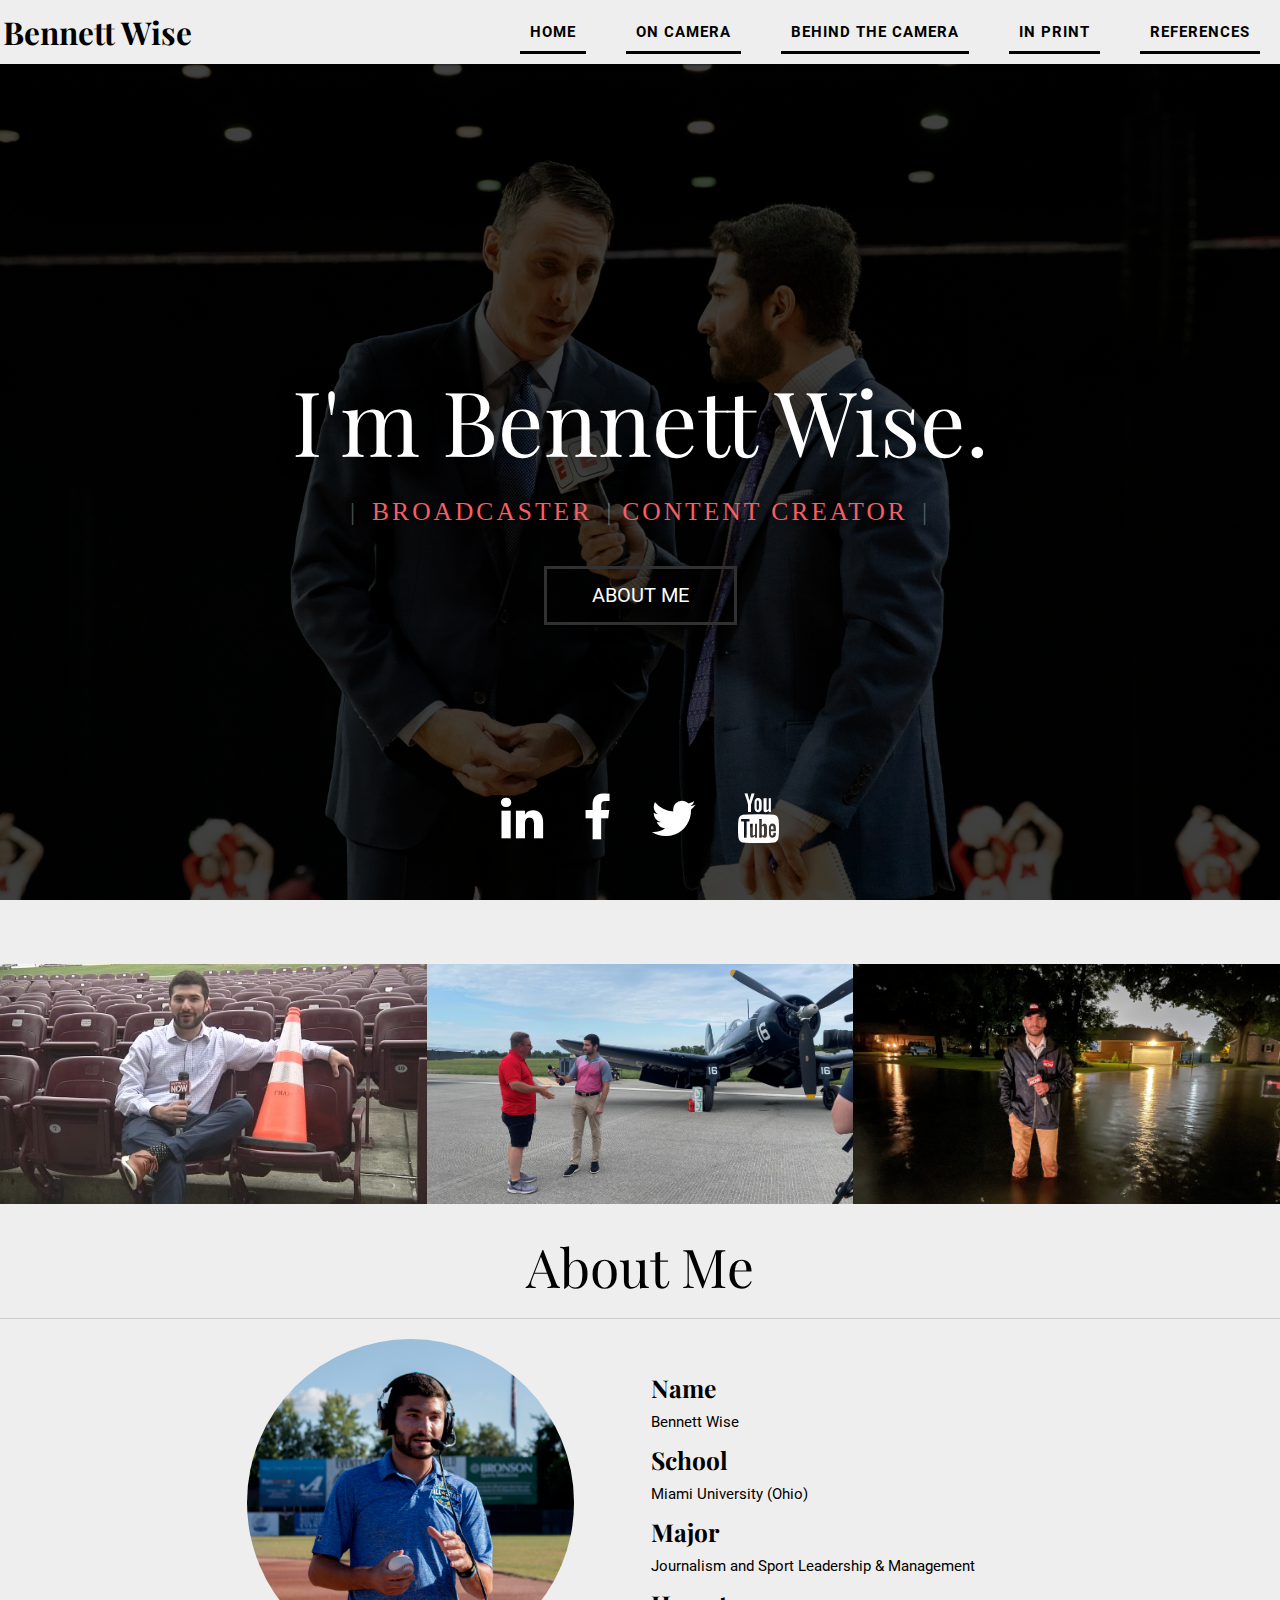
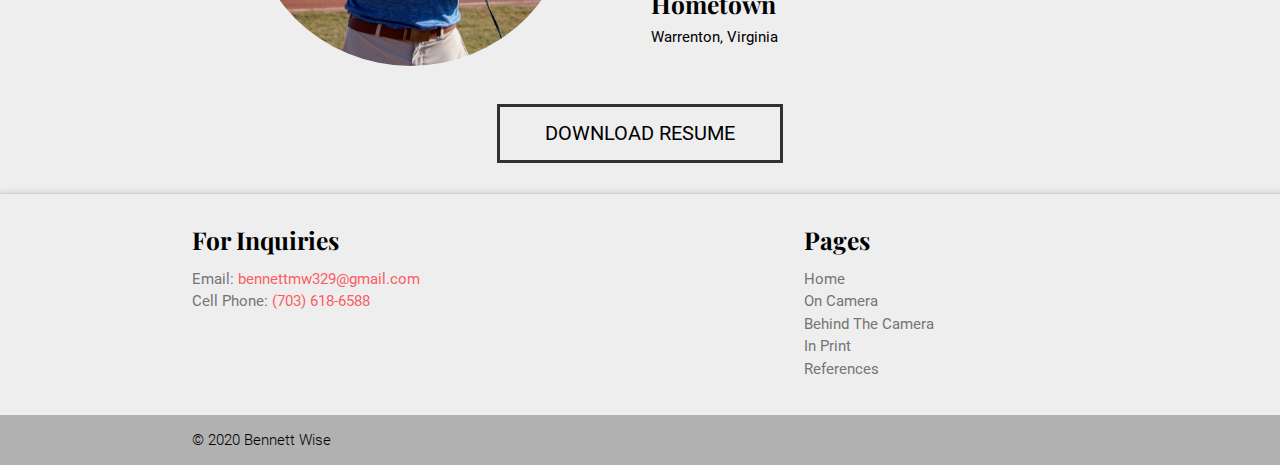
==== commit cd0d3d0f: "Page Deployment" ====
--- a/index.html
+++ b/index.html
@@ -19,10 +19,10 @@
   <link rel="icon" type="image/jpg" href="assets/favicon.jpg">
   <meta name="theme-color" content="#f75e65">
   <script></script>
-<link rel="stylesheet" href="styles.7431f8eac852b9999b5d.css"></head>
+<link rel="stylesheet" href="styles.0ee69ff8c5b0cf6faac1.css"></head>
 
 <body>
   <app-root class="sticky-container"></app-root>
-<script src="runtime-es2015.edb2fcf2778e7bf1d426.js" type="module"></script><script src="runtime-es5.edb2fcf2778e7bf1d426.js" nomodule defer></script><script src="polyfills-es5.6696c533341b95a3d617.js" nomodule defer></script><script src="polyfills-es2015.2987770fde9daa1d8a2e.js" type="module"></script><script src="scripts.70a6412b0712df4356f7.js" defer></script><script src="main-es2015.0caf96c420d4daaa8b28.js" type="module"></script><script src="main-es5.0caf96c420d4daaa8b28.js" nomodule defer></script></body>
+<script src="runtime-es2015.edb2fcf2778e7bf1d426.js" type="module"></script><script src="runtime-es5.edb2fcf2778e7bf1d426.js" nomodule defer></script><script src="polyfills-es5.ef4b1e1fc703b3ff76e3.js" nomodule defer></script><script src="polyfills-es2015.2987770fde9daa1d8a2e.js" type="module"></script><script src="scripts.2ec428d60641bb10c799.js" defer></script><script src="main-es2015.502aaa0c2010d1fde819.js" type="module"></script><script src="main-es5.502aaa0c2010d1fde819.js" nomodule defer></script></body>
 
 </html>--- a/styles.0ee69ff8c5b0cf6faac1.css
+++ b/styles.0ee69ff8c5b0cf6faac1.css
@@ -0,0 +1,18 @@
+*{color:#000}html{scroll-behavior:smooth;-ms-text-size-adjust:100%;-webkit-text-size-adjust:100%}body{background-color:#efeeee!important;margin:0}.accent-font{font-family:"Playfair Display",serif}.main{background-color:#efeeee}.primary{background-color:#efeeee!important}.bold{font-weight:700!important}.text-primary{color:#efeeee!important}.primary-darker{background-color:#b1b1b1!important}.accent{background-color:#f75e65!important}.accent-text{color:#f75e65!important}.borders{box-shadow:none;border:2px solid #8f8f8f}.subheader{border-bottom:1px solid #ccc}nav ul a:hover{background-color:rgba(0,0,0,0)!important}.side-nav{background:rgba(255,255,255,.5)!important;backdrop-filter:blur(10px)!important}.sticky-container{position:relative}/*!
+ * Materialize v0.100.2 (http://materializecss.com)
+ * Copyright 2014-2017 Materialize
+ * MIT License (https://raw.githubusercontent.com/Dogfalo/materialize/master/LICENSE)
+ */.materialize-red{background-color:#e51c23!important}.materialize-red-text{color:#e51c23!important}.materialize-red.lighten-5{background-color:#fdeaeb!important}.materialize-red-text.text-lighten-5{color:#fdeaeb!important}.materialize-red.lighten-4{background-color:#f8c1c3!important}.materialize-red-text.text-lighten-4{color:#f8c1c3!important}.materialize-red.lighten-3{background-color:#f3989b!important}.materialize-red-text.text-lighten-3{color:#f3989b!important}.materialize-red.lighten-2{background-color:#ee6e73!important}.materialize-red-text.text-lighten-2{color:#ee6e73!important}.materialize-red.lighten-1{background-color:#ea454b!important}.materialize-red-text.text-lighten-1{color:#ea454b!important}.materialize-red.darken-1{background-color:#d0181e!important}.materialize-red-text.text-darken-1{color:#d0181e!important}.materialize-red.darken-2{background-color:#b9151b!important}.materialize-red-text.text-darken-2{color:#b9151b!important}.materialize-red.darken-3{background-color:#a21318!important}.materialize-red-text.text-darken-3{color:#a21318!important}.materialize-red.darken-4{background-color:#8b1014!important}.materialize-red-text.text-darken-4{color:#8b1014!important}.red{background-color:#f44336!important}.red-text{color:#f44336!important}.red.lighten-5{background-color:#ffebee!important}.red-text.text-lighten-5{color:#ffebee!important}.red.lighten-4{background-color:#ffcdd2!important}.red-text.text-lighten-4{color:#ffcdd2!important}.red.lighten-3{background-color:#ef9a9a!important}.red-text.text-lighten-3{color:#ef9a9a!important}.red.lighten-2{background-color:#e57373!important}.red-text.text-lighten-2{color:#e57373!important}.red.lighten-1{background-color:#ef5350!important}.red-text.text-lighten-1{color:#ef5350!important}.red.darken-1{background-color:#e53935!important}.red-text.text-darken-1{color:#e53935!important}.red.darken-2{background-color:#d32f2f!important}.red-text.text-darken-2{color:#d32f2f!important}.red.darken-3{background-color:#c62828!important}.red-text.text-darken-3{color:#c62828!important}.red.darken-4{background-color:#b71c1c!important}.red-text.text-darken-4{color:#b71c1c!important}.red.accent-1{background-color:#ff8a80!important}.red-text.text-accent-1{color:#ff8a80!important}.red.accent-2{background-color:#ff5252!important}.red-text.text-accent-2{color:#ff5252!important}.red.accent-3{background-color:#ff1744!important}.red-text.text-accent-3{color:#ff1744!important}.red.accent-4{background-color:#d50000!important}.red-text.text-accent-4{color:#d50000!important}.pink{background-color:#e91e63!important}.pink-text{color:#e91e63!important}.pink.lighten-5{background-color:#fce4ec!important}.pink-text.text-lighten-5{color:#fce4ec!important}.pink.lighten-4{background-color:#f8bbd0!important}.pink-text.text-lighten-4{color:#f8bbd0!important}.pink.lighten-3{background-color:#f48fb1!important}.pink-text.text-lighten-3{color:#f48fb1!important}.pink.lighten-2{background-color:#f06292!important}.pink-text.text-lighten-2{color:#f06292!important}.pink.lighten-1{background-color:#ec407a!important}.pink-text.text-lighten-1{color:#ec407a!important}.pink.darken-1{background-color:#d81b60!important}.pink-text.text-darken-1{color:#d81b60!important}.pink.darken-2{background-color:#c2185b!important}.pink-text.text-darken-2{color:#c2185b!important}.pink.darken-3{background-color:#ad1457!important}.pink-text.text-darken-3{color:#ad1457!important}.pink.darken-4{background-color:#880e4f!important}.pink-text.text-darken-4{color:#880e4f!important}.pink.accent-1{background-color:#ff80ab!important}.pink-text.text-accent-1{color:#ff80ab!important}.pink.accent-2{background-color:#ff4081!important}.pink-text.text-accent-2{color:#ff4081!important}.pink.accent-3{background-color:#f50057!important}.pink-text.text-accent-3{color:#f50057!important}.pink.accent-4{background-color:#c51162!important}.pink-text.text-accent-4{color:#c51162!important}.purple{background-color:#9c27b0!important}.purple-text{color:#9c27b0!important}.purple.lighten-5{background-color:#f3e5f5!important}.purple-text.text-lighten-5{color:#f3e5f5!important}.purple.lighten-4{background-color:#e1bee7!important}.purple-text.text-lighten-4{color:#e1bee7!important}.purple.lighten-3{background-color:#ce93d8!important}.purple-text.text-lighten-3{color:#ce93d8!important}.purple.lighten-2{background-color:#ba68c8!important}.purple-text.text-lighten-2{color:#ba68c8!important}.purple.lighten-1{background-color:#ab47bc!important}.purple-text.text-lighten-1{color:#ab47bc!important}.purple.darken-1{background-color:#8e24aa!important}.purple-text.text-darken-1{color:#8e24aa!important}.purple.darken-2{background-color:#7b1fa2!important}.purple-text.text-darken-2{color:#7b1fa2!important}.purple.darken-3{background-color:#6a1b9a!important}.purple-text.text-darken-3{color:#6a1b9a!important}.purple.darken-4{background-color:#4a148c!important}.purple-text.text-darken-4{color:#4a148c!important}.purple.accent-1{background-color:#ea80fc!important}.purple-text.text-accent-1{color:#ea80fc!important}.purple.accent-2{background-color:#e040fb!important}.purple-text.text-accent-2{color:#e040fb!important}.purple.accent-3{background-color:#d500f9!important}.purple-text.text-accent-3{color:#d500f9!important}.purple.accent-4{background-color:#a0f!important}.purple-text.text-accent-4{color:#a0f!important}.deep-purple{background-color:#673ab7!important}.deep-purple-text{color:#673ab7!important}.deep-purple.lighten-5{background-color:#ede7f6!important}.deep-purple-text.text-lighten-5{color:#ede7f6!important}.deep-purple.lighten-4{background-color:#d1c4e9!important}.deep-purple-text.text-lighten-4{color:#d1c4e9!important}.deep-purple.lighten-3{background-color:#b39ddb!important}.deep-purple-text.text-lighten-3{color:#b39ddb!important}.deep-purple.lighten-2{background-color:#9575cd!important}.deep-purple-text.text-lighten-2{color:#9575cd!important}.deep-purple.lighten-1{background-color:#7e57c2!important}.deep-purple-text.text-lighten-1{color:#7e57c2!important}.deep-purple.darken-1{background-color:#5e35b1!important}.deep-purple-text.text-darken-1{color:#5e35b1!important}.deep-purple.darken-2{background-color:#512da8!important}.deep-purple-text.text-darken-2{color:#512da8!important}.deep-purple.darken-3{background-color:#4527a0!important}.deep-purple-text.text-darken-3{color:#4527a0!important}.deep-purple.darken-4{background-color:#311b92!important}.deep-purple-text.text-darken-4{color:#311b92!important}.deep-purple.accent-1{background-color:#b388ff!important}.deep-purple-text.text-accent-1{color:#b388ff!important}.deep-purple.accent-2{background-color:#7c4dff!important}.deep-purple-text.text-accent-2{color:#7c4dff!important}.deep-purple.accent-3{background-color:#651fff!important}.deep-purple-text.text-accent-3{color:#651fff!important}.deep-purple.accent-4{background-color:#6200ea!important}.deep-purple-text.text-accent-4{color:#6200ea!important}.indigo{background-color:#3f51b5!important}.indigo-text{color:#3f51b5!important}.indigo.lighten-5{background-color:#e8eaf6!important}.indigo-text.text-lighten-5{color:#e8eaf6!important}.indigo.lighten-4{background-color:#c5cae9!important}.indigo-text.text-lighten-4{color:#c5cae9!important}.indigo.lighten-3{background-color:#9fa8da!important}.indigo-text.text-lighten-3{color:#9fa8da!important}.indigo.lighten-2{background-color:#7986cb!important}.indigo-text.text-lighten-2{color:#7986cb!important}.indigo.lighten-1{background-color:#5c6bc0!important}.indigo-text.text-lighten-1{color:#5c6bc0!important}.indigo.darken-1{background-color:#3949ab!important}.indigo-text.text-darken-1{color:#3949ab!important}.indigo.darken-2{background-color:#303f9f!important}.indigo-text.text-darken-2{color:#303f9f!important}.indigo.darken-3{background-color:#283593!important}.indigo-text.text-darken-3{color:#283593!important}.indigo.darken-4{background-color:#1a237e!important}.indigo-text.text-darken-4{color:#1a237e!important}.indigo.accent-1{background-color:#8c9eff!important}.indigo-text.text-accent-1{color:#8c9eff!important}.indigo.accent-2{background-color:#536dfe!important}.indigo-text.text-accent-2{color:#536dfe!important}.indigo.accent-3{background-color:#3d5afe!important}.indigo-text.text-accent-3{color:#3d5afe!important}.indigo.accent-4{background-color:#304ffe!important}.indigo-text.text-accent-4{color:#304ffe!important}.blue{background-color:#2196f3!important}.blue-text{color:#2196f3!important}.blue.lighten-5{background-color:#e3f2fd!important}.blue-text.text-lighten-5{color:#e3f2fd!important}.blue.lighten-4{background-color:#bbdefb!important}.blue-text.text-lighten-4{color:#bbdefb!important}.blue.lighten-3{background-color:#90caf9!important}.blue-text.text-lighten-3{color:#90caf9!important}.blue.lighten-2{background-color:#64b5f6!important}.blue-text.text-lighten-2{color:#64b5f6!important}.blue.lighten-1{background-color:#42a5f5!important}.blue-text.text-lighten-1{color:#42a5f5!important}.blue.darken-1{background-color:#1e88e5!important}.blue-text.text-darken-1{color:#1e88e5!important}.blue.darken-2{background-color:#1976d2!important}.blue-text.text-darken-2{color:#1976d2!important}.blue.darken-3{background-color:#1565c0!important}.blue-text.text-darken-3{color:#1565c0!important}.blue.darken-4{background-color:#0d47a1!important}.blue-text.text-darken-4{color:#0d47a1!important}.blue.accent-1{background-color:#82b1ff!important}.blue-text.text-accent-1{color:#82b1ff!important}.blue.accent-2{background-color:#448aff!important}.blue-text.text-accent-2{color:#448aff!important}.blue.accent-3{background-color:#2979ff!important}.blue-text.text-accent-3{color:#2979ff!important}.blue.accent-4{background-color:#2962ff!important}.blue-text.text-accent-4{color:#2962ff!important}.light-blue{background-color:#03a9f4!important}.light-blue-text{color:#03a9f4!important}.light-blue.lighten-5{background-color:#e1f5fe!important}.light-blue-text.text-lighten-5{color:#e1f5fe!important}.light-blue.lighten-4{background-color:#b3e5fc!important}.light-blue-text.text-lighten-4{color:#b3e5fc!important}.light-blue.lighten-3{background-color:#81d4fa!important}.light-blue-text.text-lighten-3{color:#81d4fa!important}.light-blue.lighten-2{background-color:#4fc3f7!important}.light-blue-text.text-lighten-2{color:#4fc3f7!important}.light-blue.lighten-1{background-color:#29b6f6!important}.light-blue-text.text-lighten-1{color:#29b6f6!important}.light-blue.darken-1{background-color:#039be5!important}.light-blue-text.text-darken-1{color:#039be5!important}.light-blue.darken-2{background-color:#0288d1!important}.light-blue-text.text-darken-2{color:#0288d1!important}.light-blue.darken-3{background-color:#0277bd!important}.light-blue-text.text-darken-3{color:#0277bd!important}.light-blue.darken-4{background-color:#01579b!important}.light-blue-text.text-darken-4{color:#01579b!important}.light-blue.accent-1{background-color:#80d8ff!important}.light-blue-text.text-accent-1{color:#80d8ff!important}.light-blue.accent-2{background-color:#40c4ff!important}.light-blue-text.text-accent-2{color:#40c4ff!important}.light-blue.accent-3{background-color:#00b0ff!important}.light-blue-text.text-accent-3{color:#00b0ff!important}.light-blue.accent-4{background-color:#0091ea!important}.light-blue-text.text-accent-4{color:#0091ea!important}.cyan{background-color:#00bcd4!important}.cyan-text{color:#00bcd4!important}.cyan.lighten-5{background-color:#e0f7fa!important}.cyan-text.text-lighten-5{color:#e0f7fa!important}.cyan.lighten-4{background-color:#b2ebf2!important}.cyan-text.text-lighten-4{color:#b2ebf2!important}.cyan.lighten-3{background-color:#80deea!important}.cyan-text.text-lighten-3{color:#80deea!important}.cyan.lighten-2{background-color:#4dd0e1!important}.cyan-text.text-lighten-2{color:#4dd0e1!important}.cyan.lighten-1{background-color:#26c6da!important}.cyan-text.text-lighten-1{color:#26c6da!important}.cyan.darken-1{background-color:#00acc1!important}.cyan-text.text-darken-1{color:#00acc1!important}.cyan.darken-2{background-color:#0097a7!important}.cyan-text.text-darken-2{color:#0097a7!important}.cyan.darken-3{background-color:#00838f!important}.cyan-text.text-darken-3{color:#00838f!important}.cyan.darken-4{background-color:#006064!important}.cyan-text.text-darken-4{color:#006064!important}.cyan.accent-1{background-color:#84ffff!important}.cyan-text.text-accent-1{color:#84ffff!important}.cyan.accent-2{background-color:#18ffff!important}.cyan-text.text-accent-2{color:#18ffff!important}.cyan.accent-3{background-color:#00e5ff!important}.cyan-text.text-accent-3{color:#00e5ff!important}.cyan.accent-4{background-color:#00b8d4!important}.cyan-text.text-accent-4{color:#00b8d4!important}.teal{background-color:#009688!important}.teal-text{color:#009688!important}.teal.lighten-5{background-color:#e0f2f1!important}.teal-text.text-lighten-5{color:#e0f2f1!important}.teal.lighten-4{background-color:#b2dfdb!important}.teal-text.text-lighten-4{color:#b2dfdb!important}.teal.lighten-3{background-color:#80cbc4!important}.teal-text.text-lighten-3{color:#80cbc4!important}.teal.lighten-2{background-color:#4db6ac!important}.teal-text.text-lighten-2{color:#4db6ac!important}.teal.lighten-1{background-color:#26a69a!important}.teal-text.text-lighten-1{color:#26a69a!important}.teal.darken-1{background-color:#00897b!important}.teal-text.text-darken-1{color:#00897b!important}.teal.darken-2{background-color:#00796b!important}.teal-text.text-darken-2{color:#00796b!important}.teal.darken-3{background-color:#00695c!important}.teal-text.text-darken-3{color:#00695c!important}.teal.darken-4{background-color:#004d40!important}.teal-text.text-darken-4{color:#004d40!important}.teal.accent-1{background-color:#a7ffeb!important}.teal-text.text-accent-1{color:#a7ffeb!important}.teal.accent-2{background-color:#64ffda!important}.teal-text.text-accent-2{color:#64ffda!important}.teal.accent-3{background-color:#1de9b6!important}.teal-text.text-accent-3{color:#1de9b6!important}.teal.accent-4{background-color:#00bfa5!important}.teal-text.text-accent-4{color:#00bfa5!important}.green{background-color:#4caf50!important}.green-text{color:#4caf50!important}.green.lighten-5{background-color:#e8f5e9!important}.green-text.text-lighten-5{color:#e8f5e9!important}.green.lighten-4{background-color:#c8e6c9!important}.green-text.text-lighten-4{color:#c8e6c9!important}.green.lighten-3{background-color:#a5d6a7!important}.green-text.text-lighten-3{color:#a5d6a7!important}.green.lighten-2{background-color:#81c784!important}.green-text.text-lighten-2{color:#81c784!important}.green.lighten-1{background-color:#66bb6a!important}.green-text.text-lighten-1{color:#66bb6a!important}.green.darken-1{background-color:#43a047!important}.green-text.text-darken-1{color:#43a047!important}.green.darken-2{background-color:#388e3c!important}.green-text.text-darken-2{color:#388e3c!important}.green.darken-3{background-color:#2e7d32!important}.green-text.text-darken-3{color:#2e7d32!important}.green.darken-4{background-color:#1b5e20!important}.green-text.text-darken-4{color:#1b5e20!important}.green.accent-1{background-color:#b9f6ca!important}.green-text.text-accent-1{color:#b9f6ca!important}.green.accent-2{background-color:#69f0ae!important}.green-text.text-accent-2{color:#69f0ae!important}.green.accent-3{background-color:#00e676!important}.green-text.text-accent-3{color:#00e676!important}.green.accent-4{background-color:#00c853!important}.green-text.text-accent-4{color:#00c853!important}.light-green{background-color:#8bc34a!important}.light-green-text{color:#8bc34a!important}.light-green.lighten-5{background-color:#f1f8e9!important}.light-green-text.text-lighten-5{color:#f1f8e9!important}.light-green.lighten-4{background-color:#dcedc8!important}.light-green-text.text-lighten-4{color:#dcedc8!important}.light-green.lighten-3{background-color:#c5e1a5!important}.light-green-text.text-lighten-3{color:#c5e1a5!important}.light-green.lighten-2{background-color:#aed581!important}.light-green-text.text-lighten-2{color:#aed581!important}.light-green.lighten-1{background-color:#9ccc65!important}.light-green-text.text-lighten-1{color:#9ccc65!important}.light-green.darken-1{background-color:#7cb342!important}.light-green-text.text-darken-1{color:#7cb342!important}.light-green.darken-2{background-color:#689f38!important}.light-green-text.text-darken-2{color:#689f38!important}.light-green.darken-3{background-color:#558b2f!important}.light-green-text.text-darken-3{color:#558b2f!important}.light-green.darken-4{background-color:#33691e!important}.light-green-text.text-darken-4{color:#33691e!important}.light-green.accent-1{background-color:#ccff90!important}.light-green-text.text-accent-1{color:#ccff90!important}.light-green.accent-2{background-color:#b2ff59!important}.light-green-text.text-accent-2{color:#b2ff59!important}.light-green.accent-3{background-color:#76ff03!important}.light-green-text.text-accent-3{color:#76ff03!important}.light-green.accent-4{background-color:#64dd17!important}.light-green-text.text-accent-4{color:#64dd17!important}.lime{background-color:#cddc39!important}.lime-text{color:#cddc39!important}.lime.lighten-5{background-color:#f9fbe7!important}.lime-text.text-lighten-5{color:#f9fbe7!important}.lime.lighten-4{background-color:#f0f4c3!important}.lime-text.text-lighten-4{color:#f0f4c3!important}.lime.lighten-3{background-color:#e6ee9c!important}.lime-text.text-lighten-3{color:#e6ee9c!important}.lime.lighten-2{background-color:#dce775!important}.lime-text.text-lighten-2{color:#dce775!important}.lime.lighten-1{background-color:#d4e157!important}.lime-text.text-lighten-1{color:#d4e157!important}.lime.darken-1{background-color:#c0ca33!important}.lime-text.text-darken-1{color:#c0ca33!important}.lime.darken-2{background-color:#afb42b!important}.lime-text.text-darken-2{color:#afb42b!important}.lime.darken-3{background-color:#9e9d24!important}.lime-text.text-darken-3{color:#9e9d24!important}.lime.darken-4{background-color:#827717!important}.lime-text.text-darken-4{color:#827717!important}.lime.accent-1{background-color:#f4ff81!important}.lime-text.text-accent-1{color:#f4ff81!important}.lime.accent-2{background-color:#eeff41!important}.lime-text.text-accent-2{color:#eeff41!important}.lime.accent-3{background-color:#c6ff00!important}.lime-text.text-accent-3{color:#c6ff00!important}.lime.accent-4{background-color:#aeea00!important}.lime-text.text-accent-4{color:#aeea00!important}.yellow{background-color:#ffeb3b!important}.yellow-text{color:#ffeb3b!important}.yellow.lighten-5{background-color:#fffde7!important}.yellow-text.text-lighten-5{color:#fffde7!important}.yellow.lighten-4{background-color:#fff9c4!important}.yellow-text.text-lighten-4{color:#fff9c4!important}.yellow.lighten-3{background-color:#fff59d!important}.yellow-text.text-lighten-3{color:#fff59d!important}.yellow.lighten-2{background-color:#fff176!important}.yellow-text.text-lighten-2{color:#fff176!important}.yellow.lighten-1{background-color:#ffee58!important}.yellow-text.text-lighten-1{color:#ffee58!important}.yellow.darken-1{background-color:#fdd835!important}.yellow-text.text-darken-1{color:#fdd835!important}.yellow.darken-2{background-color:#fbc02d!important}.yellow-text.text-darken-2{color:#fbc02d!important}.yellow.darken-3{background-color:#f9a825!important}.yellow-text.text-darken-3{color:#f9a825!important}.yellow.darken-4{background-color:#f57f17!important}.yellow-text.text-darken-4{color:#f57f17!important}.yellow.accent-1{background-color:#ffff8d!important}.yellow-text.text-accent-1{color:#ffff8d!important}.yellow.accent-2{background-color:#ff0!important}.yellow-text.text-accent-2{color:#ff0!important}.yellow.accent-3{background-color:#ffea00!important}.yellow-text.text-accent-3{color:#ffea00!important}.yellow.accent-4{background-color:#ffd600!important}.yellow-text.text-accent-4{color:#ffd600!important}.amber{background-color:#ffc107!important}.amber-text{color:#ffc107!important}.amber.lighten-5{background-color:#fff8e1!important}.amber-text.text-lighten-5{color:#fff8e1!important}.amber.lighten-4{background-color:#ffecb3!important}.amber-text.text-lighten-4{color:#ffecb3!important}.amber.lighten-3{background-color:#ffe082!important}.amber-text.text-lighten-3{color:#ffe082!important}.amber.lighten-2{background-color:#ffd54f!important}.amber-text.text-lighten-2{color:#ffd54f!important}.amber.lighten-1{background-color:#ffca28!important}.amber-text.text-lighten-1{color:#ffca28!important}.amber.darken-1{background-color:#ffb300!important}.amber-text.text-darken-1{color:#ffb300!important}.amber.darken-2{background-color:#ffa000!important}.amber-text.text-darken-2{color:#ffa000!important}.amber.darken-3{background-color:#ff8f00!important}.amber-text.text-darken-3{color:#ff8f00!important}.amber.darken-4{background-color:#ff6f00!important}.amber-text.text-darken-4{color:#ff6f00!important}.amber.accent-1{background-color:#ffe57f!important}.amber-text.text-accent-1{color:#ffe57f!important}.amber.accent-2{background-color:#ffd740!important}.amber-text.text-accent-2{color:#ffd740!important}.amber.accent-3{background-color:#ffc400!important}.amber-text.text-accent-3{color:#ffc400!important}.amber.accent-4{background-color:#ffab00!important}.amber-text.text-accent-4{color:#ffab00!important}.orange{background-color:#ff9800!important}.orange-text{color:#ff9800!important}.orange.lighten-5{background-color:#fff3e0!important}.orange-text.text-lighten-5{color:#fff3e0!important}.orange.lighten-4{background-color:#ffe0b2!important}.orange-text.text-lighten-4{color:#ffe0b2!important}.orange.lighten-3{background-color:#ffcc80!important}.orange-text.text-lighten-3{color:#ffcc80!important}.orange.lighten-2{background-color:#ffb74d!important}.orange-text.text-lighten-2{color:#ffb74d!important}.orange.lighten-1{background-color:#ffa726!important}.orange-text.text-lighten-1{color:#ffa726!important}.orange.darken-1{background-color:#fb8c00!important}.orange-text.text-darken-1{color:#fb8c00!important}.orange.darken-2{background-color:#f57c00!important}.orange-text.text-darken-2{color:#f57c00!important}.orange.darken-3{background-color:#ef6c00!important}.orange-text.text-darken-3{color:#ef6c00!important}.orange.darken-4{background-color:#e65100!important}.orange-text.text-darken-4{color:#e65100!important}.orange.accent-1{background-color:#ffd180!important}.orange-text.text-accent-1{color:#ffd180!important}.orange.accent-2{background-color:#ffab40!important}.orange-text.text-accent-2{color:#ffab40!important}.orange.accent-3{background-color:#ff9100!important}.orange-text.text-accent-3{color:#ff9100!important}.orange.accent-4{background-color:#ff6d00!important}.orange-text.text-accent-4{color:#ff6d00!important}.deep-orange{background-color:#ff5722!important}.deep-orange-text{color:#ff5722!important}.deep-orange.lighten-5{background-color:#fbe9e7!important}.deep-orange-text.text-lighten-5{color:#fbe9e7!important}.deep-orange.lighten-4{background-color:#ffccbc!important}.deep-orange-text.text-lighten-4{color:#ffccbc!important}.deep-orange.lighten-3{background-color:#ffab91!important}.deep-orange-text.text-lighten-3{color:#ffab91!important}.deep-orange.lighten-2{background-color:#ff8a65!important}.deep-orange-text.text-lighten-2{color:#ff8a65!important}.deep-orange.lighten-1{background-color:#ff7043!important}.deep-orange-text.text-lighten-1{color:#ff7043!important}.deep-orange.darken-1{background-color:#f4511e!important}.deep-orange-text.text-darken-1{color:#f4511e!important}.deep-orange.darken-2{background-color:#e64a19!important}.deep-orange-text.text-darken-2{color:#e64a19!important}.deep-orange.darken-3{background-color:#d84315!important}.deep-orange-text.text-darken-3{color:#d84315!important}.deep-orange.darken-4{background-color:#bf360c!important}.deep-orange-text.text-darken-4{color:#bf360c!important}.deep-orange.accent-1{background-color:#ff9e80!important}.deep-orange-text.text-accent-1{color:#ff9e80!important}.deep-orange.accent-2{background-color:#ff6e40!important}.deep-orange-text.text-accent-2{color:#ff6e40!important}.deep-orange.accent-3{background-color:#ff3d00!important}.deep-orange-text.text-accent-3{color:#ff3d00!important}.deep-orange.accent-4{background-color:#dd2c00!important}.deep-orange-text.text-accent-4{color:#dd2c00!important}.brown{background-color:#795548!important}.brown-text{color:#795548!important}.brown.lighten-5{background-color:#efebe9!important}.brown-text.text-lighten-5{color:#efebe9!important}.brown.lighten-4{background-color:#d7ccc8!important}.brown-text.text-lighten-4{color:#d7ccc8!important}.brown.lighten-3{background-color:#bcaaa4!important}.brown-text.text-lighten-3{color:#bcaaa4!important}.brown.lighten-2{background-color:#a1887f!important}.brown-text.text-lighten-2{color:#a1887f!important}.brown.lighten-1{background-color:#8d6e63!important}.brown-text.text-lighten-1{color:#8d6e63!important}.brown.darken-1{background-color:#6d4c41!important}.brown-text.text-darken-1{color:#6d4c41!important}.brown.darken-2{background-color:#5d4037!important}.brown-text.text-darken-2{color:#5d4037!important}.brown.darken-3{background-color:#4e342e!important}.brown-text.text-darken-3{color:#4e342e!important}.brown.darken-4{background-color:#3e2723!important}.brown-text.text-darken-4{color:#3e2723!important}.blue-grey{background-color:#607d8b!important}.blue-grey-text{color:#607d8b!important}.blue-grey.lighten-5{background-color:#eceff1!important}.blue-grey-text.text-lighten-5{color:#eceff1!important}.blue-grey.lighten-4{background-color:#cfd8dc!important}.blue-grey-text.text-lighten-4{color:#cfd8dc!important}.blue-grey.lighten-3{background-color:#b0bec5!important}.blue-grey-text.text-lighten-3{color:#b0bec5!important}.blue-grey.lighten-2{background-color:#90a4ae!important}.blue-grey-text.text-lighten-2{color:#90a4ae!important}.blue-grey.lighten-1{background-color:#78909c!important}.blue-grey-text.text-lighten-1{color:#78909c!important}.blue-grey.darken-1{background-color:#546e7a!important}.blue-grey-text.text-darken-1{color:#546e7a!important}.blue-grey.darken-2{background-color:#455a64!important}.blue-grey-text.text-darken-2{color:#455a64!important}.blue-grey.darken-3{background-color:#37474f!important}.blue-grey-text.text-darken-3{color:#37474f!important}.blue-grey.darken-4{background-color:#263238!important}.blue-grey-text.text-darken-4{color:#263238!important}.grey{background-color:#9e9e9e!important}.grey-text{color:#9e9e9e!important}.grey.lighten-5{background-color:#fafafa!important}.grey-text.text-lighten-5{color:#fafafa!important}.grey.lighten-4{background-color:#f5f5f5!important}.grey-text.text-lighten-4{color:#f5f5f5!important}.grey.lighten-3{background-color:#eee!important}.grey-text.text-lighten-3{color:#eee!important}.grey.lighten-2{background-color:#e0e0e0!important}.grey-text.text-lighten-2{color:#e0e0e0!important}.grey.lighten-1{background-color:#bdbdbd!important}.grey-text.text-lighten-1{color:#bdbdbd!important}.grey.darken-1{background-color:#757575!important}.grey-text.text-darken-1{color:#757575!important}.grey.darken-2{background-color:#616161!important}.grey-text.text-darken-2{color:#616161!important}.grey.darken-3{background-color:#424242!important}.grey-text.text-darken-3{color:#424242!important}.grey.darken-4{background-color:#212121!important}.grey-text.text-darken-4{color:#212121!important}.black{background-color:#000!important}.black-text{color:#000!important}.white{background-color:#fff!important}.white-text{color:#fff!important}.transparent{background-color:transparent!important}.transparent-text{color:transparent!important}/*! normalize.css v3.0.3 | MIT License | github.com/necolas/normalize.css */article,aside,details,figcaption,figure,footer,header,hgroup,main,menu,nav,section,summary{display:block}audio,canvas,progress,video{display:inline-block;vertical-align:baseline}audio:not([controls]){display:none;height:0}[hidden],template{display:none}a{background-color:transparent;color:#039be5;-webkit-tap-highlight-color:transparent;text-decoration:none}a:active,a:hover{outline:0}abbr[title]{border-bottom:1px dotted}b,optgroup,strong{font-weight:700}dfn{font-style:italic}mark{background:#ff0;color:#000}sub,sup{font-size:75%;line-height:0;position:relative;vertical-align:baseline}sup{top:-.5em}sub{bottom:-.25em}img{border:0}svg:not(:root){overflow:hidden}figure{margin:1em 40px}hr{box-sizing:content-box;height:0}pre{overflow:auto}code,kbd,pre,samp{font-family:monospace,monospace;font-size:1em}button,input,optgroup,select,textarea{color:inherit;font:inherit;margin:0}button{overflow:visible}button,select{text-transform:none}button,html input[type=button],input[type=reset],input[type=submit]{-webkit-appearance:button;cursor:pointer}button[disabled],html input[disabled]{cursor:default}button::-moz-focus-inner,input::-moz-focus-inner{border:0;padding:0}input{line-height:normal}input[type=checkbox],input[type=radio]{box-sizing:border-box;padding:0}input[type=number]::-webkit-inner-spin-button,input[type=number]::-webkit-outer-spin-button{height:auto}input[type=search]{-webkit-appearance:textfield;box-sizing:content-box}input[type=search]::-webkit-search-cancel-button,input[type=search]::-webkit-search-decoration{-webkit-appearance:none}fieldset{border:1px solid silver;margin:0 2px;padding:.35em .625em .75em}legend{border:0;padding:0}table{border-collapse:collapse;border-spacing:0;width:100%;display:table}*,:after,:before{box-sizing:inherit}ul:not(.browser-default){padding-left:0;list-style-type:none}ul:not(.browser-default)>li{list-style-type:none}.valign-wrapper{display:flex;align-items:center}.clearfix{clear:both}.z-depth-0{box-shadow:none!important}.btn,.btn-floating,.btn-large,.card,.card-panel,.collapsible,.dropdown-content,.side-nav,.toast,.z-depth-1,nav{box-shadow:0 2px 2px 0 rgba(0,0,0,.14),0 1px 5px 0 rgba(0,0,0,.12),0 3px 1px -2px rgba(0,0,0,.2)}.btn-floating:hover,.btn-large:hover,.btn:hover,.z-depth-1-half{box-shadow:0 3px 3px 0 rgba(0,0,0,.14),0 1px 7px 0 rgba(0,0,0,.12),0 3px 1px -1px rgba(0,0,0,.2)}.z-depth-2{box-shadow:0 4px 5px 0 rgba(0,0,0,.14),0 1px 10px 0 rgba(0,0,0,.12),0 2px 4px -1px rgba(0,0,0,.3)}.z-depth-3{box-shadow:0 6px 10px 0 rgba(0,0,0,.14),0 1px 18px 0 rgba(0,0,0,.12),0 3px 5px -1px rgba(0,0,0,.3)}.modal,.z-depth-4{box-shadow:0 8px 10px 1px rgba(0,0,0,.14),0 3px 14px 2px rgba(0,0,0,.12),0 5px 5px -3px rgba(0,0,0,.3)}.z-depth-5{box-shadow:0 16px 24px 2px rgba(0,0,0,.14),0 6px 30px 5px rgba(0,0,0,.12),0 8px 10px -5px rgba(0,0,0,.3)}.hoverable{transition:box-shadow .25s}.hoverable:hover{box-shadow:0 8px 17px 0 rgba(0,0,0,.2),0 6px 20px 0 rgba(0,0,0,.19)}.divider{height:1px;overflow:hidden;background-color:#e0e0e0}blockquote{margin:20px 0;padding-left:1.5rem;border-left:5px solid #ee6e73}i{line-height:inherit}i.left{float:left;margin-right:15px}i.right{float:right;margin-left:15px}i.tiny{font-size:1rem}i.small{font-size:2rem}i.medium{font-size:4rem}i.large{font-size:6rem}img.responsive-img,video.responsive-video{max-width:100%;height:auto}.pagination li{display:inline-block;border-radius:2px;text-align:center;vertical-align:top;height:30px}.pagination li a{color:#444;display:inline-block;font-size:1.2rem;padding:0 10px;line-height:30px}.pagination li.active a{color:#fff}.pagination li.active{background-color:#ee6e73}.pagination li.disabled a{cursor:default;color:#999}.pagination li i{font-size:2rem}.pagination li.pages ul li{display:inline-block;float:none}.breadcrumb{font-size:18px;color:rgba(255,255,255,.7)}.breadcrumb [class*=mdi-],.breadcrumb [class^=mdi-],.breadcrumb i,.breadcrumb i.material-icons{display:inline-block;float:left;font-size:24px}.breadcrumb:before{content:'\E5CC';color:rgba(255,255,255,.7);vertical-align:top;display:inline-block;font-family:'Material Icons';font-weight:400;font-style:normal;font-size:25px;margin:0 10px 0 8px;-webkit-font-smoothing:antialiased}.breadcrumb:first-child:before{display:none}.breadcrumb:last-child{color:#fff}.parallax-container{position:relative;overflow:hidden;height:500px}.parallax-container .parallax{position:absolute;top:0;left:0;right:0;bottom:0;z-index:-1}.parallax-container .parallax img{display:none;position:absolute;left:50%;bottom:0;min-width:100%;min-height:100%;transform:translate3d(0,0,0);transform:translateX(-50%)}.pin-bottom,.pin-top{position:relative}.pinned{position:fixed!important}ul.staggered-list li{opacity:0}.fade-in{opacity:0;transform-origin:0 50%}@media only screen and (max-width:600px){.hide-on-small-and-down,.hide-on-small-only{display:none!important}}@media only screen and (max-width:992px){.pagination{width:100%}.pagination li.next,.pagination li.prev{width:10%}.pagination li.pages{width:80%;overflow:hidden;white-space:nowrap}.hide-on-med-and-down{display:none!important}}@media only screen and (min-width:601px){.hide-on-med-and-up{display:none!important}}@media only screen and (min-width:600px) and (max-width:992px){.hide-on-med-only{display:none!important}}@media only screen and (min-width:993px){.hide-on-large-only{display:none!important}.show-on-large{display:block!important}}@media only screen and (min-width:600px) and (max-width:992px){.show-on-medium{display:block!important}}@media only screen and (min-width:601px){.show-on-medium-and-up{display:block!important}}@media only screen and (max-width:600px){.show-on-small{display:block!important}.center-on-small-only{text-align:center}#toast-container{min-width:100%;bottom:0}}.page-footer{padding-top:20px;color:#fff;background-color:#ee6e73}.page-footer .footer-copyright{overflow:hidden;min-height:50px;display:flex;align-items:center;padding:10px 0;color:rgba(255,255,255,.8);background-color:rgba(51,51,51,.08)}table,td,th{border:none}table.bordered>tbody>tr,table.bordered>thead>tr{border-bottom:1px solid #d0d0d0}table.striped>tbody>tr:nth-child(odd){background-color:#f2f2f2}table.striped>tbody>tr>td{border-radius:0}table.highlight>tbody>tr{transition:background-color .25s ease}table.highlight>tbody>tr:hover{background-color:#f2f2f2}table.centered tbody tr td,table.centered thead tr th{text-align:center}thead{border-bottom:1px solid #d0d0d0}td,th{padding:15px 5px;display:table-cell;text-align:left;vertical-align:middle;border-radius:2px}@media only screen and (max-width:992px){.show-on-medium-and-down{display:block!important}table.responsive-table{width:100%;border-collapse:collapse;border-spacing:0;display:block;position:relative}table.responsive-table td:empty:before{content:'\00a0'}table.responsive-table td,table.responsive-table th{margin:0;vertical-align:top}table.responsive-table thead{display:block;float:left;border:0;border-right:1px solid #d0d0d0}table.responsive-table thead tr{display:block;padding:0 10px 0 0}table.responsive-table thead tr th::before{content:"\00a0"}table.responsive-table tbody{display:block;width:auto;position:relative;overflow-x:auto;white-space:nowrap}table.responsive-table tbody tr{display:inline-block;vertical-align:top}table.responsive-table th{display:block;text-align:right}table.responsive-table td{display:block;min-height:1.25em;text-align:left}table.responsive-table tr{padding:0 10px}table.responsive-table.bordered th{border-bottom:0;border-left:0}table.responsive-table.bordered td{border-left:0;border-right:0;border-bottom:0}table.responsive-table.bordered tr{border:0}table.responsive-table.bordered tbody tr{border-right:1px solid #d0d0d0}}.collection{margin:.5rem 0 1rem;border:1px solid #e0e0e0;border-radius:2px;overflow:hidden;position:relative}.collection .collection-item{background-color:#fff;line-height:1.5rem;padding:10px 20px;margin:0;border-bottom:1px solid #e0e0e0}.collection .collection-item.avatar{min-height:84px;padding-left:72px;position:relative}.collection .collection-item.avatar :not(.circle-clipper)>.circle,.collection .collection-item.avatar:not(.circle-clipper)>.circle{position:absolute;width:42px;height:42px;overflow:hidden;left:15px;display:inline-block;vertical-align:middle}.collection .collection-item.avatar i.circle{font-size:18px;line-height:42px;color:#fff;background-color:#999;text-align:center}.collection .collection-item.avatar .title{font-size:16px}.collection .collection-item.avatar p{margin:0}.collection .collection-item.avatar .secondary-content{position:absolute;top:16px;right:16px}.collection .collection-item:last-child{border-bottom:none}.collection .collection-item.active{background-color:#26a69a;color:#eafaf9}.collection .collection-item.active .secondary-content{color:#fff}.collection a.collection-item{display:block;transition:.25s;color:#26a69a}.collection a.collection-item:not(.active):hover{background-color:#ddd}.collection.with-header .collection-header{background-color:#fff;border-bottom:1px solid #e0e0e0;padding:10px 20px}.collection.with-header .collection-item{padding-left:30px}.collection.with-header .collection-item.avatar{padding-left:72px}.secondary-content{float:right;color:#26a69a}.collapsible .collection{margin:0;border:none}.video-container{position:relative;padding-bottom:56.25%;height:0;overflow:hidden}.video-container embed,.video-container iframe,.video-container object{position:absolute;top:0;left:0;width:100%;height:100%}.progress{position:relative;height:4px;display:block;width:100%;background-color:#acece6;border-radius:2px;margin:.5rem 0 1rem;overflow:hidden}.progress .determinate{position:absolute;top:0;left:0;bottom:0;background-color:#26a69a;transition:width .3s linear}.progress .indeterminate{background-color:#26a69a}.progress .indeterminate:before{content:'';position:absolute;background-color:inherit;top:0;left:0;bottom:0;will-change:left,right;animation:2.1s cubic-bezier(.65,.815,.735,.395) infinite indeterminate}.progress .indeterminate:after{content:'';position:absolute;background-color:inherit;top:0;left:0;bottom:0;will-change:left,right;animation:2.1s cubic-bezier(.165,.84,.44,1) infinite indeterminate-short;animation-delay:1.15s}@keyframes indeterminate{0%{left:-35%;right:100%}100%,60%{left:100%;right:-90%}}@keyframes indeterminate-short{0%{left:-200%;right:100%}100%,60%{left:107%;right:-8%}}.hide{display:none!important}.left-align{text-align:left}.right-align{text-align:right}.center,.center-align{text-align:center}.left{float:left!important}.right{float:right!important}.no-select,input[type=range],input[type=range]+.thumb{-moz-user-select:none;user-select:none}.circle{border-radius:50%}.center-block{display:block;margin-left:auto;margin-right:auto}.truncate{display:block;white-space:nowrap;overflow:hidden;text-overflow:ellipsis}.no-padding{padding:0!important}span.badge{min-width:3rem;padding:0 6px;margin-left:14px;text-align:center;font-size:1rem;line-height:22px;height:22px;color:#757575;float:right;box-sizing:border-box}span.badge.new{font-weight:300;font-size:.8rem;color:#fff;background-color:#26a69a;border-radius:2px}span.badge.new:after{content:" new"}span.badge[data-badge-caption]::after{content:" " attr(data-badge-caption)}nav ul a span.badge{display:inline-block;float:none;margin-left:4px;line-height:22px;height:22px;-webkit-font-smoothing:auto}.collection-item span.badge{margin-top:calc(.75rem - 11px)}.collapsible span.badge{margin-left:auto}.side-nav span.badge{margin-top:calc(24px - 11px)}.material-icons{text-rendering:optimizeLegibility;font-feature-settings:'liga'}.container{margin:0 auto;max-width:1280px;width:90%}@media only screen and (min-width:601px){.container{width:85%}}.container .row{margin-left:-.75rem;margin-right:-.75rem}.section{padding-top:1rem;padding-bottom:1rem}.section.no-pad{padding:0}.section.no-pad-bot{padding-bottom:0}.section.no-pad-top{padding-top:0}.row{margin-left:auto;margin-right:auto;margin-bottom:20px}.row:after{content:"";display:table;clear:both}.row .col{float:left;box-sizing:border-box;padding:0 .75rem;min-height:1px}.row .col[class*=pull-],.row .col[class*=push-]{position:relative}.row .col.s1{width:8.3333333333%;margin-left:auto;left:auto;right:auto}.row .col.s2{width:16.6666666667%;margin-left:auto;left:auto;right:auto}.row .col.s3{width:25%;margin-left:auto;left:auto;right:auto}.row .col.s4{width:33.3333333333%;margin-left:auto;left:auto;right:auto}.row .col.s5{width:41.6666666667%;margin-left:auto;left:auto;right:auto}.row .col.s6{width:50%;margin-left:auto;left:auto;right:auto}.row .col.s7{width:58.3333333333%;margin-left:auto;left:auto;right:auto}.row .col.s8{width:66.6666666667%;margin-left:auto;left:auto;right:auto}.row .col.s9{width:75%;margin-left:auto;left:auto;right:auto}.row .col.s10{width:83.3333333333%;margin-left:auto;left:auto;right:auto}.row .col.s11{width:91.6666666667%;margin-left:auto;left:auto;right:auto}.row .col.s12{width:100%;margin-left:auto;left:auto;right:auto}.row .col.offset-s1{margin-left:8.3333333333%}.row .col.pull-s1{right:8.3333333333%}.row .col.push-s1{left:8.3333333333%}.row .col.offset-s2{margin-left:16.6666666667%}.row .col.pull-s2{right:16.6666666667%}.row .col.push-s2{left:16.6666666667%}.row .col.offset-s3{margin-left:25%}.row .col.pull-s3{right:25%}.row .col.push-s3{left:25%}.row .col.offset-s4{margin-left:33.3333333333%}.row .col.pull-s4{right:33.3333333333%}.row .col.push-s4{left:33.3333333333%}.row .col.offset-s5{margin-left:41.6666666667%}.row .col.pull-s5{right:41.6666666667%}.row .col.push-s5{left:41.6666666667%}.row .col.offset-s6{margin-left:50%}.row .col.pull-s6{right:50%}.row .col.push-s6{left:50%}.row .col.offset-s7{margin-left:58.3333333333%}.row .col.pull-s7{right:58.3333333333%}.row .col.push-s7{left:58.3333333333%}.row .col.offset-s8{margin-left:66.6666666667%}.row .col.pull-s8{right:66.6666666667%}.row .col.push-s8{left:66.6666666667%}.row .col.offset-s9{margin-left:75%}.row .col.pull-s9{right:75%}.row .col.push-s9{left:75%}.row .col.offset-s10{margin-left:83.3333333333%}.row .col.pull-s10{right:83.3333333333%}.row .col.push-s10{left:83.3333333333%}.row .col.offset-s11{margin-left:91.6666666667%}.row .col.pull-s11{right:91.6666666667%}.row .col.push-s11{left:91.6666666667%}.row .col.offset-s12{margin-left:100%}.row .col.pull-s12{right:100%}.row .col.push-s12{left:100%}@media only screen and (min-width:601px){.row .col.m1{width:8.3333333333%;margin-left:auto;left:auto;right:auto}.row .col.m2{width:16.6666666667%;margin-left:auto;left:auto;right:auto}.row .col.m3{width:25%;margin-left:auto;left:auto;right:auto}.row .col.m4{width:33.3333333333%;margin-left:auto;left:auto;right:auto}.row .col.m5{width:41.6666666667%;margin-left:auto;left:auto;right:auto}.row .col.m6{width:50%;margin-left:auto;left:auto;right:auto}.row .col.m7{width:58.3333333333%;margin-left:auto;left:auto;right:auto}.row .col.m8{width:66.6666666667%;margin-left:auto;left:auto;right:auto}.row .col.m9{width:75%;margin-left:auto;left:auto;right:auto}.row .col.m10{width:83.3333333333%;margin-left:auto;left:auto;right:auto}.row .col.m11{width:91.6666666667%;margin-left:auto;left:auto;right:auto}.row .col.m12{width:100%;margin-left:auto;left:auto;right:auto}.row .col.offset-m1{margin-left:8.3333333333%}.row .col.pull-m1{right:8.3333333333%}.row .col.push-m1{left:8.3333333333%}.row .col.offset-m2{margin-left:16.6666666667%}.row .col.pull-m2{right:16.6666666667%}.row .col.push-m2{left:16.6666666667%}.row .col.offset-m3{margin-left:25%}.row .col.pull-m3{right:25%}.row .col.push-m3{left:25%}.row .col.offset-m4{margin-left:33.3333333333%}.row .col.pull-m4{right:33.3333333333%}.row .col.push-m4{left:33.3333333333%}.row .col.offset-m5{margin-left:41.6666666667%}.row .col.pull-m5{right:41.6666666667%}.row .col.push-m5{left:41.6666666667%}.row .col.offset-m6{margin-left:50%}.row .col.pull-m6{right:50%}.row .col.push-m6{left:50%}.row .col.offset-m7{margin-left:58.3333333333%}.row .col.pull-m7{right:58.3333333333%}.row .col.push-m7{left:58.3333333333%}.row .col.offset-m8{margin-left:66.6666666667%}.row .col.pull-m8{right:66.6666666667%}.row .col.push-m8{left:66.6666666667%}.row .col.offset-m9{margin-left:75%}.row .col.pull-m9{right:75%}.row .col.push-m9{left:75%}.row .col.offset-m10{margin-left:83.3333333333%}.row .col.pull-m10{right:83.3333333333%}.row .col.push-m10{left:83.3333333333%}.row .col.offset-m11{margin-left:91.6666666667%}.row .col.pull-m11{right:91.6666666667%}.row .col.push-m11{left:91.6666666667%}.row .col.offset-m12{margin-left:100%}.row .col.pull-m12{right:100%}.row .col.push-m12{left:100%}}@media only screen and (min-width:993px){.container{width:70%}.row .col.l1{width:8.3333333333%;margin-left:auto;left:auto;right:auto}.row .col.l2{width:16.6666666667%;margin-left:auto;left:auto;right:auto}.row .col.l3{width:25%;margin-left:auto;left:auto;right:auto}.row .col.l4{width:33.3333333333%;margin-left:auto;left:auto;right:auto}.row .col.l5{width:41.6666666667%;margin-left:auto;left:auto;right:auto}.row .col.l6{width:50%;margin-left:auto;left:auto;right:auto}.row .col.l7{width:58.3333333333%;margin-left:auto;left:auto;right:auto}.row .col.l8{width:66.6666666667%;margin-left:auto;left:auto;right:auto}.row .col.l9{width:75%;margin-left:auto;left:auto;right:auto}.row .col.l10{width:83.3333333333%;margin-left:auto;left:auto;right:auto}.row .col.l11{width:91.6666666667%;margin-left:auto;left:auto;right:auto}.row .col.l12{width:100%;margin-left:auto;left:auto;right:auto}.row .col.offset-l1{margin-left:8.3333333333%}.row .col.pull-l1{right:8.3333333333%}.row .col.push-l1{left:8.3333333333%}.row .col.offset-l2{margin-left:16.6666666667%}.row .col.pull-l2{right:16.6666666667%}.row .col.push-l2{left:16.6666666667%}.row .col.offset-l3{margin-left:25%}.row .col.pull-l3{right:25%}.row .col.push-l3{left:25%}.row .col.offset-l4{margin-left:33.3333333333%}.row .col.pull-l4{right:33.3333333333%}.row .col.push-l4{left:33.3333333333%}.row .col.offset-l5{margin-left:41.6666666667%}.row .col.pull-l5{right:41.6666666667%}.row .col.push-l5{left:41.6666666667%}.row .col.offset-l6{margin-left:50%}.row .col.pull-l6{right:50%}.row .col.push-l6{left:50%}.row .col.offset-l7{margin-left:58.3333333333%}.row .col.pull-l7{right:58.3333333333%}.row .col.push-l7{left:58.3333333333%}.row .col.offset-l8{margin-left:66.6666666667%}.row .col.pull-l8{right:66.6666666667%}.row .col.push-l8{left:66.6666666667%}.row .col.offset-l9{margin-left:75%}.row .col.pull-l9{right:75%}.row .col.push-l9{left:75%}.row .col.offset-l10{margin-left:83.3333333333%}.row .col.pull-l10{right:83.3333333333%}.row .col.push-l10{left:83.3333333333%}.row .col.offset-l11{margin-left:91.6666666667%}.row .col.pull-l11{right:91.6666666667%}.row .col.push-l11{left:91.6666666667%}.row .col.offset-l12{margin-left:100%}.row .col.pull-l12{right:100%}.row .col.push-l12{left:100%}}@media only screen and (min-width:1201px){.row .col.xl1{width:8.3333333333%;margin-left:auto;left:auto;right:auto}.row .col.xl2{width:16.6666666667%;margin-left:auto;left:auto;right:auto}.row .col.xl3{width:25%;margin-left:auto;left:auto;right:auto}.row .col.xl4{width:33.3333333333%;margin-left:auto;left:auto;right:auto}.row .col.xl5{width:41.6666666667%;margin-left:auto;left:auto;right:auto}.row .col.xl6{width:50%;margin-left:auto;left:auto;right:auto}.row .col.xl7{width:58.3333333333%;margin-left:auto;left:auto;right:auto}.row .col.xl8{width:66.6666666667%;margin-left:auto;left:auto;right:auto}.row .col.xl9{width:75%;margin-left:auto;left:auto;right:auto}.row .col.xl10{width:83.3333333333%;margin-left:auto;left:auto;right:auto}.row .col.xl11{width:91.6666666667%;margin-left:auto;left:auto;right:auto}.row .col.xl12{width:100%;margin-left:auto;left:auto;right:auto}.row .col.offset-xl1{margin-left:8.3333333333%}.row .col.pull-xl1{right:8.3333333333%}.row .col.push-xl1{left:8.3333333333%}.row .col.offset-xl2{margin-left:16.6666666667%}.row .col.pull-xl2{right:16.6666666667%}.row .col.push-xl2{left:16.6666666667%}.row .col.offset-xl3{margin-left:25%}.row .col.pull-xl3{right:25%}.row .col.push-xl3{left:25%}.row .col.offset-xl4{margin-left:33.3333333333%}.row .col.pull-xl4{right:33.3333333333%}.row .col.push-xl4{left:33.3333333333%}.row .col.offset-xl5{margin-left:41.6666666667%}.row .col.pull-xl5{right:41.6666666667%}.row .col.push-xl5{left:41.6666666667%}.row .col.offset-xl6{margin-left:50%}.row .col.pull-xl6{right:50%}.row .col.push-xl6{left:50%}.row .col.offset-xl7{margin-left:58.3333333333%}.row .col.pull-xl7{right:58.3333333333%}.row .col.push-xl7{left:58.3333333333%}.row .col.offset-xl8{margin-left:66.6666666667%}.row .col.pull-xl8{right:66.6666666667%}.row .col.push-xl8{left:66.6666666667%}.row .col.offset-xl9{margin-left:75%}.row .col.pull-xl9{right:75%}.row .col.push-xl9{left:75%}.row .col.offset-xl10{margin-left:83.3333333333%}.row .col.pull-xl10{right:83.3333333333%}.row .col.push-xl10{left:83.3333333333%}.row .col.offset-xl11{margin-left:91.6666666667%}.row .col.pull-xl11{right:91.6666666667%}.row .col.push-xl11{left:91.6666666667%}.row .col.offset-xl12{margin-left:100%}.row .col.pull-xl12{right:100%}.row .col.push-xl12{left:100%}}nav{z-index:100;position:sticky;top:0;color:#fff;background-color:#ee6e73;width:100%;height:56px;line-height:56px}nav.nav-extended{height:auto}nav.nav-extended .nav-wrapper{min-height:56px;height:auto}nav.nav-extended .nav-content{position:relative;line-height:normal}nav a{color:#fff}nav [class*=mdi-],nav [class^=mdi-],nav i,nav i.material-icons{display:block;font-size:24px;height:56px;line-height:56px}nav .nav-wrapper{position:relative;height:100%}nav .button-collapse{float:left;position:relative;z-index:1;height:56px;margin:0 18px}nav .button-collapse i{height:56px;line-height:56px}nav .brand-logo{position:absolute;color:#fff;display:inline-block;font-size:2.1rem;padding:0}nav .brand-logo.center{left:50%;transform:translateX(-50%)}@media only screen and (max-width:992px){nav .brand-logo{left:50%;transform:translateX(-50%)}nav .brand-logo.left,nav .brand-logo.right{padding:0;transform:none}nav .brand-logo.left{left:.5rem}nav .brand-logo.right{right:.5rem;left:auto}}nav .brand-logo.right{right:.5rem;padding:0}nav .brand-logo [class*=mdi-],nav .brand-logo [class^=mdi-],nav .brand-logo i,nav .brand-logo i.material-icons{float:left;margin-right:15px}nav .nav-title{display:inline-block;font-size:32px;padding:28px 0}nav ul{margin:0}nav ul li{transition:background-color .3s;float:left;padding:0}nav ul li.active{background-color:rgba(0,0,0,.1)}nav ul a{transition:background-color .3s;font-size:1rem;color:#fff;display:block;padding:0 15px;cursor:pointer}nav ul a.btn,nav ul a.btn-flat,nav ul a.btn-floating,nav ul a.btn-large{margin-top:-2px;margin-left:15px;margin-right:15px}nav ul a.btn-flat>.material-icons,nav ul a.btn-floating>.material-icons,nav ul a.btn-large>.material-icons,nav ul a.btn>.material-icons{height:inherit;line-height:inherit}nav ul.left{float:left}nav form{height:100%}nav .input-field{margin:0;height:100%}nav .input-field input{height:100%;font-size:1.2rem;border:none;padding-left:2rem}nav .input-field input:focus,nav .input-field input[type=date]:valid,nav .input-field input[type=email]:valid,nav .input-field input[type=password]:valid,nav .input-field input[type=text]:valid,nav .input-field input[type=url]:valid{border:none;box-shadow:none}nav .input-field label{top:0;left:0}nav .input-field label i{color:rgba(255,255,255,.7);transition:color .3s}nav .input-field label.active i{color:#fff}.navbar-fixed{position:relative;height:56px;z-index:997}.navbar-fixed nav{position:fixed}@media only screen and (min-width:601px){nav.nav-extended .nav-wrapper{min-height:64px}nav,nav .nav-wrapper i,nav a.button-collapse,nav a.button-collapse i{height:64px;line-height:64px}.navbar-fixed{height:64px}}@font-face{font-family:Roboto;src:local(Roboto Thin),url(Roboto-Thin.1f35e6a11d27d2e10d28.woff2) format("woff2"),url(Roboto-Thin.44b78f142603eb69f593.woff) format("woff");font-weight:100}@font-face{font-family:Roboto;src:local(Roboto Light),url(Roboto-Light.3c37aa69cd77e6a53a06.woff2) format("woff2"),url(Roboto-Light.ea36cd9a0e9eee97012a.woff) format("woff");font-weight:300}@font-face{font-family:Roboto;src:local(Roboto Regular),url(Roboto-Regular.5136cbe62a63604402f2.woff2) format("woff2"),url(Roboto-Regular.3cf6adf61054c328b1b0.woff) format("woff");font-weight:400}@font-face{font-family:Roboto;src:local(Roboto Medium),url(Roboto-Medium.1561b424aaef2f704bbd.woff2) format("woff2"),url(Roboto-Medium.cf4d60bc0b1d4b231408.woff) format("woff");font-weight:500}@font-face{font-family:Roboto;src:local(Roboto Bold),url(Roboto-Bold.c0f1e4a4fdfb8048c72e.woff2) format("woff2"),url(Roboto-Bold.eed9aab5449cc9c8430d.woff) format("woff");font-weight:700}html{box-sizing:border-box;line-height:1.5;font-family:Roboto,sans-serif;font-weight:400;color:rgba(0,0,0,.87)}@media only screen and (min-width:0){html{font-size:14px}}@media only screen and (min-width:992px){html{font-size:14.5px}}@media only screen and (min-width:1200px){html{font-size:15px}}h1,h2,h3,h4,h5,h6{font-weight:400}h1 a,h2 a,h3 a,h4 a,h5 a,h6 a{font-weight:inherit}h1{font-size:4.2rem;line-height:110%;margin:2.1rem 0 1.68rem}h2{font-size:3.56rem;line-height:110%;margin:1.78rem 0 1.424rem}h3{font-size:2.92rem;line-height:110%;margin:1.46rem 0 1.168rem}h4{font-size:2.28rem;line-height:110%;margin:1.14rem 0 .912rem}h5{font-size:1.64rem;line-height:110%;margin:.82rem 0 .656rem}h6{font-size:1rem;line-height:110%;margin:.5rem 0 .4rem}em{font-style:italic}strong{font-weight:500}small{font-size:75%}.light,.page-footer .footer-copyright{font-weight:300}.thin{font-weight:200}.flow-text{font-weight:300}@media only screen and (min-width:360px){.flow-text{font-size:1.2rem}}@media only screen and (min-width:390px){.flow-text{font-size:1.224rem}}@media only screen and (min-width:420px){.flow-text{font-size:1.248rem}}@media only screen and (min-width:450px){.flow-text{font-size:1.272rem}}@media only screen and (min-width:480px){.flow-text{font-size:1.296rem}}@media only screen and (min-width:510px){.flow-text{font-size:1.32rem}}@media only screen and (min-width:540px){.flow-text{font-size:1.344rem}}@media only screen and (min-width:570px){.flow-text{font-size:1.368rem}}@media only screen and (min-width:600px){.flow-text{font-size:1.392rem}}@media only screen and (min-width:630px){.flow-text{font-size:1.416rem}}@media only screen and (min-width:660px){.flow-text{font-size:1.44rem}}@media only screen and (min-width:690px){.flow-text{font-size:1.464rem}}@media only screen and (min-width:720px){.flow-text{font-size:1.488rem}}@media only screen and (min-width:750px){.flow-text{font-size:1.512rem}}@media only screen and (min-width:780px){.flow-text{font-size:1.536rem}}@media only screen and (min-width:810px){.flow-text{font-size:1.56rem}}@media only screen and (min-width:840px){.flow-text{font-size:1.584rem}}@media only screen and (min-width:870px){.flow-text{font-size:1.608rem}}@media only screen and (min-width:900px){.flow-text{font-size:1.632rem}}@media only screen and (min-width:930px){.flow-text{font-size:1.656rem}}@media only screen and (min-width:960px){.flow-text{font-size:1.68rem}}@media only screen and (max-width:360px){.flow-text{font-size:1.2rem}}.scale-transition{transition:transform .3s cubic-bezier(.53,.01,.36,1.63)!important}.scale-transition.scale-out{transform:scale(0);transition:transform .2s!important}.scale-transition.scale-in{transform:scale(1)}.card-panel{transition:box-shadow .25s;padding:24px;margin:.5rem 0 1rem;border-radius:2px;background-color:#fff}.card{position:relative;margin:.5rem 0 1rem;background-color:#fff;transition:box-shadow .25s;border-radius:2px}.card .card-title{font-size:24px;font-weight:300}.card .card-title.activator{cursor:pointer}.card.large,.card.medium,.card.small{position:relative}.card.large .card-image,.card.medium .card-image,.card.small .card-image{max-height:60%;overflow:hidden}.card.large .card-image+.card-content,.card.medium .card-image+.card-content,.card.small .card-image+.card-content{max-height:40%}.card.large .card-content,.card.medium .card-content,.card.small .card-content{max-height:100%;overflow:hidden}.card.large .card-action,.card.medium .card-action,.card.small .card-action{position:absolute;bottom:0;left:0;right:0}.card.small{height:300px}.card.medium{height:400px}.card.large{height:500px}.card.horizontal{display:flex}.card.horizontal.large .card-image,.card.horizontal.medium .card-image,.card.horizontal.small .card-image{height:100%;max-height:none;overflow:visible}.card.horizontal.large .card-image img,.card.horizontal.medium .card-image img,.card.horizontal.small .card-image img{height:100%}.card.horizontal .card-image{max-width:50%}.card.horizontal .card-image img{border-radius:2px 0 0 2px;max-width:100%;width:auto}.card.horizontal .card-stacked{display:flex;flex-direction:column;flex:1;position:relative}.card.horizontal .card-stacked .card-content{flex-grow:1}.card.sticky-action .card-action{z-index:2}.card.sticky-action .card-reveal{z-index:1;padding-bottom:64px}.card .card-image{position:relative}.card .card-image img{display:block;border-radius:2px 2px 0 0;position:relative;left:0;right:0;top:0;bottom:0;width:100%}.card .card-image .card-title{color:#fff;position:absolute;bottom:0;left:0;max-width:100%;padding:24px}.card .card-content{padding:24px;border-radius:0 0 2px 2px}.card .card-content p{margin:0;color:inherit}.card .card-content .card-title{display:block;line-height:32px;margin-bottom:8px}.card .card-content .card-title i{line-height:32px}.card .card-action{position:relative;background-color:inherit;border-top:1px solid rgba(160,160,160,.2);padding:16px 24px}.card .card-action:last-child{border-radius:0 0 2px 2px}.card .card-action a:not(.btn):not(.btn-large):not(.btn-large):not(.btn-floating){color:#ffab40;margin-right:24px;transition:color .3s ease;text-transform:uppercase}.card .card-action a:not(.btn):not(.btn-large):not(.btn-large):not(.btn-floating):hover{color:#ffd8a6}.card .card-reveal{padding:24px;position:absolute;background-color:#fff;width:100%;overflow-y:auto;left:0;top:100%;height:100%;z-index:3;display:none}.card .card-reveal .card-title{cursor:pointer;display:block}#toast-container{display:block;position:fixed;z-index:10000}@media only screen and (min-width:601px) and (max-width:992px){#toast-container{left:5%;bottom:7%;max-width:90%}}@media only screen and (min-width:993px){nav a.button-collapse{display:none}#toast-container{top:10%;right:7%;max-width:86%}}.toast{border-radius:2px;top:35px;width:auto;margin-top:10px;position:relative;max-width:100%;height:auto;min-height:48px;line-height:1.5em;word-break:break-all;background-color:#323232;padding:10px 25px;font-size:1.1rem;font-weight:300;color:#fff;display:flex;align-items:center;justify-content:space-between;cursor:default}.toast .toast-action{color:#eeff41;font-weight:500;margin-right:-25px;margin-left:3rem}.toast.rounded{border-radius:24px}@media only screen and (max-width:600px){.toast{width:100%;border-radius:0}}.tabs{position:relative;overflow-x:auto;overflow-y:hidden;height:48px;width:100%;background-color:#fff;margin:0 auto;white-space:nowrap}.tabs.tabs-transparent{background-color:transparent}.tabs.tabs-transparent .tab a,.tabs.tabs-transparent .tab.disabled a,.tabs.tabs-transparent .tab.disabled a:hover{color:rgba(255,255,255,.7)}.tabs.tabs-transparent .tab a.active,.tabs.tabs-transparent .tab a:hover{color:#fff}.tabs.tabs-transparent .indicator{background-color:#fff}.tabs.tabs-fixed-width{display:flex}.tabs.tabs-fixed-width .tab{flex-grow:1}.tabs .tab{display:inline-block;text-align:center;line-height:48px;height:48px;padding:0;margin:0;text-transform:uppercase}.tabs .tab a{color:rgba(238,110,115,.7);display:block;width:100%;height:100%;padding:0 24px;font-size:14px;text-overflow:ellipsis;overflow:hidden;transition:color .28s ease}.tabs .tab a.active,.tabs .tab a:hover{background-color:transparent;color:#ee6e73}.tabs .tab.disabled a,.tabs .tab.disabled a:hover{color:rgba(238,110,115,.7);cursor:default}.tabs .indicator{position:absolute;bottom:0;height:2px;background-color:#f6b2b5;will-change:left,right}@media only screen and (max-width:992px){.tabs{display:flex}.tabs .tab{flex-grow:1}.tabs .tab a{padding:0 12px}}.material-tooltip{padding:10px 8px;font-size:1rem;z-index:2000;background-color:transparent;border-radius:2px;color:#fff;min-height:36px;line-height:120%;opacity:0;position:absolute;text-align:center;max-width:calc(100% - 4px);overflow:hidden;left:0;top:0;pointer-events:none;visibility:hidden}.backdrop{position:absolute;opacity:0;height:7px;width:14px;border-radius:0 0 50% 50%;background-color:#323232;z-index:-1;transform-origin:50% 0;visibility:hidden}.btn,.btn-flat,.btn-large{border:none;border-radius:2px;display:inline-block;height:36px;line-height:36px;padding:0 2rem;text-transform:uppercase;vertical-align:middle;-webkit-tap-highlight-color:transparent}.btn-flat.disabled,.btn-flat:disabled,.btn-flat[disabled],.btn-floating.disabled,.btn-floating:disabled,.btn-floating[disabled],.btn-large.disabled,.btn-large:disabled,.btn-large[disabled],.btn.disabled,.btn:disabled,.btn[disabled],.disabled.btn-large,[disabled].btn-large{pointer-events:none;background-color:#dfdfdf!important;box-shadow:none;color:#9f9f9f!important;cursor:default}.btn-flat.disabled:hover,.btn-flat:disabled:hover,.btn-flat[disabled]:hover,.btn-floating.disabled:hover,.btn-floating:disabled:hover,.btn-floating[disabled]:hover,.btn-large.disabled:hover,.btn-large:disabled:hover,.btn-large[disabled]:hover,.btn.disabled:hover,.btn:disabled:hover,.btn[disabled]:hover,.disabled.btn-large:hover,[disabled].btn-large:hover{background-color:#dfdfdf!important;color:#9f9f9f!important}.btn,.btn-flat,.btn-floating,.btn-large{font-size:1rem;outline:0}.btn i,.btn-flat i,.btn-floating i,.btn-large i{font-size:1.3rem;line-height:inherit}.btn-floating:focus,.btn-large:focus,.btn:focus{background-color:#1d7d74}.btn,.btn-large{text-decoration:none;color:#fff;background-color:#26a69a;text-align:center;letter-spacing:.5px;transition:.2s ease-out;cursor:pointer}.btn-large:hover,.btn:hover{background-color:#2bbbad}.btn-floating{display:inline-block;color:#fff;position:relative;overflow:hidden;z-index:1;width:40px;height:40px;line-height:40px;padding:0;background-color:#26a69a;border-radius:50%;transition:.3s;cursor:pointer;vertical-align:middle}.btn-floating:hover{background-color:#26a69a}.btn-floating:before{border-radius:0}.btn-floating.btn-large{width:56px;height:56px}.btn-floating.btn-large.halfway-fab{bottom:-28px}.btn-floating.btn-large i{line-height:56px}.btn-floating.halfway-fab{position:absolute;right:24px;bottom:-20px}.btn-floating.halfway-fab.left{right:auto;left:24px}.btn-floating i{width:inherit;display:inline-block;text-align:center;color:#fff;font-size:1.6rem;line-height:40px}button.btn-floating{border:none}.fixed-action-btn{position:fixed;right:23px;bottom:23px;padding-top:15px;margin-bottom:0;z-index:997}.fixed-action-btn.active ul{visibility:visible}.fixed-action-btn.horizontal{padding:0 0 0 15px}.fixed-action-btn.horizontal ul{text-align:right;right:64px;top:50%;transform:translateY(-50%);height:100%;left:auto;width:500px}.fixed-action-btn.horizontal ul li{display:inline-block;margin:15px 15px 0 0}.fixed-action-btn.toolbar{padding:0;height:56px}.fixed-action-btn.toolbar.active>a i{opacity:0}.fixed-action-btn.toolbar ul{display:flex;top:0;bottom:0;z-index:1}.fixed-action-btn.toolbar ul li{flex:1;display:inline-block;margin:0;height:100%;transition:none}.fixed-action-btn.toolbar ul li a{display:block;overflow:hidden;position:relative;width:100%;height:100%;background-color:transparent;box-shadow:none;color:#fff;line-height:56px;z-index:1}.fixed-action-btn.toolbar ul li a i{line-height:inherit}.fixed-action-btn ul{left:0;right:0;text-align:center;position:absolute;bottom:64px;margin:0;visibility:hidden}.fixed-action-btn ul li{margin-bottom:15px}.fixed-action-btn ul a.btn-floating{opacity:0}.fixed-action-btn .fab-backdrop{position:absolute;top:0;left:0;z-index:-1;width:40px;height:40px;background-color:#26a69a;border-radius:50%;transform:scale(0)}.btn-flat{box-shadow:none;background-color:transparent;color:#343434;cursor:pointer;transition:background-color .2s}.btn-flat:focus,.btn-flat:hover{box-shadow:none}.btn-flat:focus{background-color:rgba(0,0,0,.1)}.btn-flat.disabled{background-color:transparent!important;color:#b3b2b2!important;cursor:default}.btn-large{height:54px;line-height:54px}.btn-large i{font-size:1.6rem}.btn-block{display:block}.dropdown-content{background-color:#fff;margin:0;display:none;min-width:100px;max-height:650px;overflow-y:auto;opacity:0;position:absolute;z-index:999;will-change:width,height}.dropdown-content li{clear:both;color:rgba(0,0,0,.87);cursor:pointer;min-height:50px;line-height:1.5rem;width:100%;text-align:left;text-transform:none}.dropdown-content li.active,.dropdown-content li.selected,.dropdown-content li:hover{background-color:#eee}.dropdown-content li.active.selected{background-color:#e1e1e1}.dropdown-content li.divider{min-height:0;height:1px}.dropdown-content li>a,.dropdown-content li>span{font-size:16px;color:#26a69a;display:block;line-height:22px;padding:14px 16px}.dropdown-content li>span>label{top:1px;left:0;height:18px}.dropdown-content li>a>i{height:inherit;line-height:inherit;float:left;margin:0 24px 0 0;width:24px}.input-field.col .dropdown-content [type=checkbox]+label{top:1px;left:0;height:18px}/*!
+ * Waves v0.6.0
+ * http://fian.my.id/Waves
+ *
+ * Copyright 2014 Alfiana E. Sibuea and other contributors
+ * Released under the MIT license
+ * https://github.com/fians/Waves/blob/master/LICENSE
+ */.waves-effect{position:relative;cursor:pointer;display:inline-block;overflow:hidden;-moz-user-select:none;user-select:none;-webkit-tap-highlight-color:transparent;vertical-align:middle;z-index:1;transition:.3s ease-out}.waves-effect .waves-ripple{position:absolute;border-radius:50%;width:20px;height:20px;margin-top:-10px;margin-left:-10px;opacity:0;background:rgba(0,0,0,.2);transition:all .7s ease-out;transition-property:transform,opacity;transform:scale(0);pointer-events:none}.waves-effect.waves-light .waves-ripple{background-color:rgba(255,255,255,.45)}.waves-effect.waves-red .waves-ripple{background-color:rgba(244,67,54,.7)}.waves-effect.waves-yellow .waves-ripple{background-color:rgba(255,235,59,.7)}.waves-effect.waves-orange .waves-ripple{background-color:rgba(255,152,0,.7)}.waves-effect.waves-purple .waves-ripple{background-color:rgba(156,39,176,.7)}.waves-effect.waves-green .waves-ripple{background-color:rgba(76,175,80,.7)}.waves-effect.waves-teal .waves-ripple{background-color:rgba(0,150,136,.7)}.waves-effect input[type=button],.waves-effect input[type=reset],.waves-effect input[type=submit]{border:0;font-style:normal;font-size:inherit;text-transform:inherit;background:0 0}.waves-effect img{position:relative;z-index:-1}.waves-notransition{transition:none!important}.waves-input-wrapper{border-radius:.2em;vertical-align:bottom}.waves-input-wrapper .waves-button-input{position:relative;top:0;left:0;z-index:1}.waves-circle{transform:translateZ(0);-webkit-mask-image:-webkit-radial-gradient(circle,#fff 100%,#000 100%);text-align:center;width:2.5em;height:2.5em;line-height:2.5em;border-radius:50%;-webkit-mask-image:none}.waves-block{display:block}.waves-effect .waves-ripple{z-index:-1}.modal{display:none;position:fixed;left:0;right:0;background-color:#fafafa;padding:0;max-height:70%;width:55%;margin:auto;overflow-y:auto;border-radius:2px;will-change:top,opacity}@media only screen and (max-width:992px){.modal{width:80%}}.modal h1,.modal h2,.modal h3,.modal h4{margin-top:0}.modal .modal-content{padding:24px}.modal .modal-close{cursor:pointer}.modal .modal-footer{border-radius:0 0 2px 2px;background-color:#fafafa;padding:4px 6px;height:56px;width:100%;text-align:right}.modal .modal-footer .btn,.modal .modal-footer .btn-flat,.modal .modal-footer .btn-large{margin:6px 0}.modal-overlay{position:fixed;z-index:999;top:-25%;left:0;bottom:0;right:0;height:125%;width:100%;background:#000;display:none;will-change:opacity}.modal.modal-fixed-footer{padding:0;height:70%}.modal.modal-fixed-footer .modal-content{position:absolute;height:calc(100% - 56px);max-height:100%;width:100%;overflow-y:auto}.modal.modal-fixed-footer .modal-footer{border-top:1px solid rgba(0,0,0,.1);position:absolute;bottom:0}.modal.bottom-sheet{top:auto;bottom:-100%;margin:0;width:100%;max-height:45%;border-radius:0;will-change:bottom,opacity}.collapsible{border-top:1px solid #ddd;border-right:1px solid #ddd;border-left:1px solid #ddd;margin:.5rem 0 1rem}.collapsible-header{display:flex;cursor:pointer;-webkit-tap-highlight-color:transparent;line-height:1.5;padding:1rem;background-color:#fff;border-bottom:1px solid #ddd}.collapsible-header i{width:2rem;font-size:1.6rem;display:inline-block;text-align:center;margin-right:1rem}.collapsible-body{display:none;border-bottom:1px solid #ddd;box-sizing:border-box;padding:2rem}.side-nav .collapsible,.side-nav.fixed .collapsible{border:none;box-shadow:none}.side-nav .collapsible li,.side-nav.fixed .collapsible li{padding:0}.side-nav .collapsible-header,.side-nav.fixed .collapsible-header{background-color:transparent;border:none;line-height:inherit;height:inherit;padding:0 16px}.side-nav .collapsible-header:hover,.side-nav.fixed .collapsible-header:hover{background-color:rgba(0,0,0,.05)}.side-nav .collapsible-header i,.side-nav.fixed .collapsible-header i{line-height:inherit}.side-nav .collapsible-body,.side-nav.fixed .collapsible-body{border:0;background-color:#fff}.side-nav .collapsible-body li a,.side-nav.fixed .collapsible-body li a{padding:0 23.5px 0 31px}.collapsible.popout{border:none;box-shadow:none}.collapsible.popout>li{box-shadow:0 2px 5px 0 rgba(0,0,0,.16),0 2px 10px 0 rgba(0,0,0,.12);margin:0 24px;transition:margin .35s cubic-bezier(.25,.46,.45,.94)}.collapsible.popout>li.active{box-shadow:0 5px 11px 0 rgba(0,0,0,.18),0 4px 15px 0 rgba(0,0,0,.15);margin:16px 0}.chip{display:inline-block;height:32px;font-size:13px;font-weight:500;color:rgba(0,0,0,.6);line-height:32px;padding:0 12px;border-radius:16px;background-color:#e4e4e4;margin-bottom:5px;margin-right:5px}.chip>img{float:left;margin:0 8px 0 -12px;height:32px;width:32px;border-radius:50%}.chip .close{cursor:pointer;float:right;font-size:16px;line-height:32px;padding-left:8px}.chips{border:none;border-bottom:1px solid #9e9e9e;box-shadow:none;margin:0 0 20px;min-height:45px;outline:0;transition:all .3s}.chips.focus{border-bottom:1px solid #26a69a;box-shadow:0 1px 0 0 #26a69a}.chips:hover{cursor:text}.chips .chip.selected{background-color:#26a69a;color:#fff}.chips .input{background:0 0;border:0;color:rgba(0,0,0,.6);display:inline-block;font-size:1rem;height:3rem;line-height:32px;outline:0;margin:0;padding:0!important;width:120px!important}.chips .input:focus{border:0!important;box-shadow:none!important}.chips .autocomplete-content{margin-top:0;margin-bottom:0}.prefix~.chips{margin-left:3rem;width:92%;width:calc(100% - 3rem)}.chips:empty~label{font-size:.8rem;transform:translateY(-140%)}.materialboxed{display:block;cursor:zoom-in;position:relative;transition:opacity .4s;-webkit-backface-visibility:hidden}.materialboxed:hover:not(.active){opacity:.8}.materialboxed.active{cursor:zoom-out}#materialbox-overlay{position:fixed;top:0;right:0;bottom:0;left:0;background-color:#292929;z-index:1000;will-change:opacity}.materialbox-caption{position:fixed;display:none;color:#fff;line-height:50px;bottom:0;left:0;width:100%;text-align:center;padding:0 15%;height:50px;z-index:1000;-webkit-font-smoothing:antialiased}select:focus{outline:#c9f3ef solid 1px}button:focus{outline:0;background-color:#2ab7a9}label{font-size:.8rem;color:#9e9e9e}::-moz-placeholder{color:#d1d1d1}::placeholder{color:#d1d1d1}input:not([type]),input[type=date]:not(.browser-default),input[type=datetime-local]:not(.browser-default),input[type=datetime]:not(.browser-default),input[type=email]:not(.browser-default),input[type=number]:not(.browser-default),input[type=password]:not(.browser-default),input[type=search]:not(.browser-default),input[type=tel]:not(.browser-default),input[type=text]:not(.browser-default),input[type=time]:not(.browser-default),input[type=url]:not(.browser-default),textarea.materialize-textarea{background-color:transparent;border:none;border-bottom:1px solid #9e9e9e;border-radius:0;outline:0;height:3rem;width:100%;font-size:1rem;margin:0 0 20px;padding:0;box-shadow:none;box-sizing:content-box;transition:all .3s}input:not([type]):disabled,input:not([type])[readonly=readonly],input[type=date]:not(.browser-default):disabled,input[type=date]:not(.browser-default)[readonly=readonly],input[type=datetime-local]:not(.browser-default):disabled,input[type=datetime-local]:not(.browser-default)[readonly=readonly],input[type=datetime]:not(.browser-default):disabled,input[type=datetime]:not(.browser-default)[readonly=readonly],input[type=email]:not(.browser-default):disabled,input[type=email]:not(.browser-default)[readonly=readonly],input[type=number]:not(.browser-default):disabled,input[type=number]:not(.browser-default)[readonly=readonly],input[type=password]:not(.browser-default):disabled,input[type=password]:not(.browser-default)[readonly=readonly],input[type=search]:not(.browser-default):disabled,input[type=search]:not(.browser-default)[readonly=readonly],input[type=tel]:not(.browser-default):disabled,input[type=tel]:not(.browser-default)[readonly=readonly],input[type=text]:not(.browser-default):disabled,input[type=text]:not(.browser-default)[readonly=readonly],input[type=time]:not(.browser-default):disabled,input[type=time]:not(.browser-default)[readonly=readonly],input[type=url]:not(.browser-default):disabled,input[type=url]:not(.browser-default)[readonly=readonly],textarea.materialize-textarea:disabled,textarea.materialize-textarea[readonly=readonly]{color:rgba(0,0,0,.42);border-bottom:1px dotted rgba(0,0,0,.42)}input:not([type]):disabled+label,input:not([type])[readonly=readonly]+label,input[type=date]:not(.browser-default):disabled+label,input[type=date]:not(.browser-default)[readonly=readonly]+label,input[type=datetime-local]:not(.browser-default):disabled+label,input[type=datetime-local]:not(.browser-default)[readonly=readonly]+label,input[type=datetime]:not(.browser-default):disabled+label,input[type=datetime]:not(.browser-default)[readonly=readonly]+label,input[type=email]:not(.browser-default):disabled+label,input[type=email]:not(.browser-default)[readonly=readonly]+label,input[type=number]:not(.browser-default):disabled+label,input[type=number]:not(.browser-default)[readonly=readonly]+label,input[type=password]:not(.browser-default):disabled+label,input[type=password]:not(.browser-default)[readonly=readonly]+label,input[type=search]:not(.browser-default):disabled+label,input[type=search]:not(.browser-default)[readonly=readonly]+label,input[type=tel]:not(.browser-default):disabled+label,input[type=tel]:not(.browser-default)[readonly=readonly]+label,input[type=text]:not(.browser-default):disabled+label,input[type=text]:not(.browser-default)[readonly=readonly]+label,input[type=time]:not(.browser-default):disabled+label,input[type=time]:not(.browser-default)[readonly=readonly]+label,input[type=url]:not(.browser-default):disabled+label,input[type=url]:not(.browser-default)[readonly=readonly]+label,textarea.materialize-textarea:disabled+label,textarea.materialize-textarea[readonly=readonly]+label{color:rgba(0,0,0,.42)}input:not([type]):focus:not([readonly]),input[type=date]:not(.browser-default):focus:not([readonly]),input[type=datetime-local]:not(.browser-default):focus:not([readonly]),input[type=datetime]:not(.browser-default):focus:not([readonly]),input[type=email]:not(.browser-default):focus:not([readonly]),input[type=number]:not(.browser-default):focus:not([readonly]),input[type=password]:not(.browser-default):focus:not([readonly]),input[type=search]:not(.browser-default):focus:not([readonly]),input[type=tel]:not(.browser-default):focus:not([readonly]),input[type=text]:not(.browser-default):focus:not([readonly]),input[type=time]:not(.browser-default):focus:not([readonly]),input[type=url]:not(.browser-default):focus:not([readonly]),textarea.materialize-textarea:focus:not([readonly]){border-bottom:1px solid #26a69a;box-shadow:0 1px 0 0 #26a69a}input:not([type]):focus:not([readonly])+label,input[type=date]:not(.browser-default):focus:not([readonly])+label,input[type=datetime-local]:not(.browser-default):focus:not([readonly])+label,input[type=datetime]:not(.browser-default):focus:not([readonly])+label,input[type=email]:not(.browser-default):focus:not([readonly])+label,input[type=number]:not(.browser-default):focus:not([readonly])+label,input[type=password]:not(.browser-default):focus:not([readonly])+label,input[type=search]:not(.browser-default):focus:not([readonly])+label,input[type=tel]:not(.browser-default):focus:not([readonly])+label,input[type=text]:not(.browser-default):focus:not([readonly])+label,input[type=time]:not(.browser-default):focus:not([readonly])+label,input[type=url]:not(.browser-default):focus:not([readonly])+label,textarea.materialize-textarea:focus:not([readonly])+label{color:#26a69a}input:not([type]).validate+label,input[type=date]:not(.browser-default).validate+label,input[type=datetime-local]:not(.browser-default).validate+label,input[type=datetime]:not(.browser-default).validate+label,input[type=email]:not(.browser-default).validate+label,input[type=number]:not(.browser-default).validate+label,input[type=password]:not(.browser-default).validate+label,input[type=search]:not(.browser-default).validate+label,input[type=tel]:not(.browser-default).validate+label,input[type=text]:not(.browser-default).validate+label,input[type=time]:not(.browser-default).validate+label,input[type=url]:not(.browser-default).validate+label,textarea.materialize-textarea.validate+label{width:100%}input:not([type]).invalid+label:after,input:not([type]).valid+label:after,input[type=date]:not(.browser-default).invalid+label:after,input[type=date]:not(.browser-default).valid+label:after,input[type=datetime-local]:not(.browser-default).invalid+label:after,input[type=datetime-local]:not(.browser-default).valid+label:after,input[type=datetime]:not(.browser-default).invalid+label:after,input[type=datetime]:not(.browser-default).valid+label:after,input[type=email]:not(.browser-default).invalid+label:after,input[type=email]:not(.browser-default).valid+label:after,input[type=number]:not(.browser-default).invalid+label:after,input[type=number]:not(.browser-default).valid+label:after,input[type=password]:not(.browser-default).invalid+label:after,input[type=password]:not(.browser-default).valid+label:after,input[type=search]:not(.browser-default).invalid+label:after,input[type=search]:not(.browser-default).valid+label:after,input[type=tel]:not(.browser-default).invalid+label:after,input[type=tel]:not(.browser-default).valid+label:after,input[type=text]:not(.browser-default).invalid+label:after,input[type=text]:not(.browser-default).valid+label:after,input[type=time]:not(.browser-default).invalid+label:after,input[type=time]:not(.browser-default).valid+label:after,input[type=url]:not(.browser-default).invalid+label:after,input[type=url]:not(.browser-default).valid+label:after,textarea.materialize-textarea.invalid+label:after,textarea.materialize-textarea.valid+label:after{display:none}input:not([type]).invalid+label.active:after,input:not([type]).valid+label.active:after,input[type=date]:not(.browser-default).invalid+label.active:after,input[type=date]:not(.browser-default).valid+label.active:after,input[type=datetime-local]:not(.browser-default).invalid+label.active:after,input[type=datetime-local]:not(.browser-default).valid+label.active:after,input[type=datetime]:not(.browser-default).invalid+label.active:after,input[type=datetime]:not(.browser-default).valid+label.active:after,input[type=email]:not(.browser-default).invalid+label.active:after,input[type=email]:not(.browser-default).valid+label.active:after,input[type=number]:not(.browser-default).invalid+label.active:after,input[type=number]:not(.browser-default).valid+label.active:after,input[type=password]:not(.browser-default).invalid+label.active:after,input[type=password]:not(.browser-default).valid+label.active:after,input[type=search]:not(.browser-default).invalid+label.active:after,input[type=search]:not(.browser-default).valid+label.active:after,input[type=tel]:not(.browser-default).invalid+label.active:after,input[type=tel]:not(.browser-default).valid+label.active:after,input[type=text]:not(.browser-default).invalid+label.active:after,input[type=text]:not(.browser-default).valid+label.active:after,input[type=time]:not(.browser-default).invalid+label.active:after,input[type=time]:not(.browser-default).valid+label.active:after,input[type=url]:not(.browser-default).invalid+label.active:after,input[type=url]:not(.browser-default).valid+label.active:after,textarea.materialize-textarea.invalid+label.active:after,textarea.materialize-textarea.valid+label.active:after{display:block}.select-wrapper.valid>input.select-dropdown,input.valid:not([type]),input.valid:not([type]):focus,input[type=date].valid:not(.browser-default),input[type=date].valid:not(.browser-default):focus,input[type=datetime-local].valid:not(.browser-default),input[type=datetime-local].valid:not(.browser-default):focus,input[type=datetime].valid:not(.browser-default),input[type=datetime].valid:not(.browser-default):focus,input[type=email].valid:not(.browser-default),input[type=email].valid:not(.browser-default):focus,input[type=number].valid:not(.browser-default),input[type=number].valid:not(.browser-default):focus,input[type=password].valid:not(.browser-default),input[type=password].valid:not(.browser-default):focus,input[type=search].valid:not(.browser-default),input[type=search].valid:not(.browser-default):focus,input[type=tel].valid:not(.browser-default),input[type=tel].valid:not(.browser-default):focus,input[type=text].valid:not(.browser-default),input[type=text].valid:not(.browser-default):focus,input[type=time].valid:not(.browser-default),input[type=time].valid:not(.browser-default):focus,input[type=url].valid:not(.browser-default),input[type=url].valid:not(.browser-default):focus,textarea.materialize-textarea.valid,textarea.materialize-textarea.valid:focus{border-bottom:1px solid #4caf50;box-shadow:0 1px 0 0 #4caf50}.select-wrapper.invalid>input.select-dropdown,input.invalid:not([type]),input.invalid:not([type]):focus,input[type=date].invalid:not(.browser-default),input[type=date].invalid:not(.browser-default):focus,input[type=datetime-local].invalid:not(.browser-default),input[type=datetime-local].invalid:not(.browser-default):focus,input[type=datetime].invalid:not(.browser-default),input[type=datetime].invalid:not(.browser-default):focus,input[type=email].invalid:not(.browser-default),input[type=email].invalid:not(.browser-default):focus,input[type=number].invalid:not(.browser-default),input[type=number].invalid:not(.browser-default):focus,input[type=password].invalid:not(.browser-default),input[type=password].invalid:not(.browser-default):focus,input[type=search].invalid:not(.browser-default),input[type=search].invalid:not(.browser-default):focus,input[type=tel].invalid:not(.browser-default),input[type=tel].invalid:not(.browser-default):focus,input[type=text].invalid:not(.browser-default),input[type=text].invalid:not(.browser-default):focus,input[type=time].invalid:not(.browser-default),input[type=time].invalid:not(.browser-default):focus,input[type=url].invalid:not(.browser-default),input[type=url].invalid:not(.browser-default):focus,textarea.materialize-textarea.invalid,textarea.materialize-textarea.invalid:focus{border-bottom:1px solid #f44336;box-shadow:0 1px 0 0 #f44336}.select-wrapper.valid+label:after,input:not([type]).valid+label:after,input:not([type]):focus.valid+label:after,input[type=date]:not(.browser-default).valid+label:after,input[type=date]:not(.browser-default):focus.valid+label:after,input[type=datetime-local]:not(.browser-default).valid+label:after,input[type=datetime-local]:not(.browser-default):focus.valid+label:after,input[type=datetime]:not(.browser-default).valid+label:after,input[type=datetime]:not(.browser-default):focus.valid+label:after,input[type=email]:not(.browser-default).valid+label:after,input[type=email]:not(.browser-default):focus.valid+label:after,input[type=number]:not(.browser-default).valid+label:after,input[type=number]:not(.browser-default):focus.valid+label:after,input[type=password]:not(.browser-default).valid+label:after,input[type=password]:not(.browser-default):focus.valid+label:after,input[type=search]:not(.browser-default).valid+label:after,input[type=search]:not(.browser-default):focus.valid+label:after,input[type=tel]:not(.browser-default).valid+label:after,input[type=tel]:not(.browser-default):focus.valid+label:after,input[type=text]:not(.browser-default).valid+label:after,input[type=text]:not(.browser-default):focus.valid+label:after,input[type=time]:not(.browser-default).valid+label:after,input[type=time]:not(.browser-default):focus.valid+label:after,input[type=url]:not(.browser-default).valid+label:after,input[type=url]:not(.browser-default):focus.valid+label:after,textarea.materialize-textarea.valid+label:after,textarea.materialize-textarea:focus.valid+label:after{content:attr(data-success);color:#4caf50;opacity:1;transform:translateY(9px)}.select-wrapper.invalid+label:after,input:not([type]).invalid+label:after,input:not([type]):focus.invalid+label:after,input[type=date]:not(.browser-default).invalid+label:after,input[type=date]:not(.browser-default):focus.invalid+label:after,input[type=datetime-local]:not(.browser-default).invalid+label:after,input[type=datetime-local]:not(.browser-default):focus.invalid+label:after,input[type=datetime]:not(.browser-default).invalid+label:after,input[type=datetime]:not(.browser-default):focus.invalid+label:after,input[type=email]:not(.browser-default).invalid+label:after,input[type=email]:not(.browser-default):focus.invalid+label:after,input[type=number]:not(.browser-default).invalid+label:after,input[type=number]:not(.browser-default):focus.invalid+label:after,input[type=password]:not(.browser-default).invalid+label:after,input[type=password]:not(.browser-default):focus.invalid+label:after,input[type=search]:not(.browser-default).invalid+label:after,input[type=search]:not(.browser-default):focus.invalid+label:after,input[type=tel]:not(.browser-default).invalid+label:after,input[type=tel]:not(.browser-default):focus.invalid+label:after,input[type=text]:not(.browser-default).invalid+label:after,input[type=text]:not(.browser-default):focus.invalid+label:after,input[type=time]:not(.browser-default).invalid+label:after,input[type=time]:not(.browser-default):focus.invalid+label:after,input[type=url]:not(.browser-default).invalid+label:after,input[type=url]:not(.browser-default):focus.invalid+label:after,textarea.materialize-textarea.invalid+label:after,textarea.materialize-textarea:focus.invalid+label:after{content:attr(data-error);color:#f44336;opacity:1;transform:translateY(9px)}.select-wrapper+label:after,input:not([type])+label:after,input[type=date]:not(.browser-default)+label:after,input[type=datetime-local]:not(.browser-default)+label:after,input[type=datetime]:not(.browser-default)+label:after,input[type=email]:not(.browser-default)+label:after,input[type=number]:not(.browser-default)+label:after,input[type=password]:not(.browser-default)+label:after,input[type=search]:not(.browser-default)+label:after,input[type=tel]:not(.browser-default)+label:after,input[type=text]:not(.browser-default)+label:after,input[type=time]:not(.browser-default)+label:after,input[type=url]:not(.browser-default)+label:after,textarea.materialize-textarea+label:after{display:block;content:"";position:absolute;top:100%;left:0;opacity:0;transition:.2s opacity ease-out,.2s color ease-out}.input-field{position:relative;margin-top:1rem}.input-field.inline{display:inline-block;vertical-align:middle;margin-left:5px}.input-field.inline .select-dropdown,.input-field.inline input{margin-bottom:1rem}.input-field.col label{left:.75rem}.input-field.col .prefix~.validate~label,.input-field.col .prefix~label{width:calc(100% - 3rem - 1.5rem)}.input-field label{color:#9e9e9e;position:absolute;top:0;left:0;height:100%;font-size:1rem;cursor:text;transition:transform .2s ease-out;transform-origin:0 100%;text-align:initial;transform:translateY(12px);pointer-events:none}.input-field label:not(.label-icon).active{transform:translateY(-14px) scale(.8);transform-origin:0 0}.input-field .prefix{position:absolute;width:3rem;font-size:2rem;transition:color .2s}.input-field .prefix.active{color:#26a69a}.input-field .prefix~.autocomplete-content,.input-field .prefix~.validate~label,.input-field .prefix~input,.input-field .prefix~label,.input-field .prefix~textarea{margin-left:3rem;width:92%;width:calc(100% - 3rem)}.input-field .prefix~label{margin-left:3rem}@media only screen and (max-width:992px){.input-field .prefix~input{width:86%;width:calc(100% - 3rem)}}@media only screen and (max-width:600px){.input-field .prefix~input{width:80%;width:calc(100% - 3rem)}}.input-field input[type=search]{display:block;line-height:inherit}.nav-wrapper .input-field input[type=search]{height:inherit;padding-left:4rem;width:calc(100% - 4rem);border:0;box-shadow:none}.input-field input[type=search]:focus{background-color:#fff;border:0;box-shadow:none;color:#444}.input-field input[type=search]:focus+label i,.input-field input[type=search]:focus~.material-icons,.input-field input[type=search]:focus~.mdi-navigation-close{color:#444}.input-field input[type=search]+label{left:1rem}.input-field input[type=search]~.material-icons,.input-field input[type=search]~.mdi-navigation-close{position:absolute;top:0;right:1rem;color:transparent;cursor:pointer;font-size:2rem;transition:.3s color}textarea{overflow:auto;width:100%;height:3rem;background-color:transparent}textarea.materialize-textarea{overflow-y:hidden;padding:.8rem 0 1.6rem;resize:none;min-height:3rem}textarea.materialize-textarea.validate+label{height:100%}textarea.materialize-textarea.validate+label::after{top:calc(100% - 12px)}textarea.materialize-textarea.validate+label:not(.label-icon).active{transform:translateY(-25px)}.hiddendiv{display:none;white-space:pre-wrap;word-wrap:break-word;overflow-wrap:break-word;padding-top:1.2rem;position:absolute;top:0}.autocomplete-content{margin-top:-20px;margin-bottom:20px;display:block;opacity:1;position:static}.autocomplete-content li .highlight{color:#444}.autocomplete-content li img{height:40px;width:40px;margin:5px 15px}[type=radio]:checked,[type=radio]:not(:checked){position:absolute;opacity:0;pointer-events:none}[type=radio]:checked+label,[type=radio]:not(:checked)+label{position:relative;padding-left:35px;cursor:pointer;display:inline-block;height:25px;line-height:25px;font-size:1rem;transition:.28s ease;-moz-user-select:none;user-select:none}[type=radio]+label:after,[type=radio]+label:before{content:'';position:absolute;left:0;top:0;margin:4px;width:16px;height:16px;z-index:0;transition:.28s ease}[type=radio].with-gap:checked+label:after,[type=radio].with-gap:checked+label:before,[type=radio]:checked+label:after,[type=radio]:checked+label:before,[type=radio]:not(:checked)+label:after,[type=radio]:not(:checked)+label:before{border-radius:50%}[type=radio]:not(:checked)+label:after,[type=radio]:not(:checked)+label:before{border:2px solid #5a5a5a}[type=radio]:not(:checked)+label:after{transform:scale(0)}[type=radio]:checked+label:before{border:2px solid transparent}[type=radio].with-gap:checked+label:after,[type=radio].with-gap:checked+label:before,[type=radio]:checked+label:after{border:2px solid #26a69a}[type=radio].with-gap:checked+label:after,[type=radio]:checked+label:after{background-color:#26a69a}[type=radio]:checked+label:after{transform:scale(1.02)}[type=radio].with-gap:checked+label:after{transform:scale(.5)}[type=radio].tabbed:focus+label:before{box-shadow:0 0 0 10px rgba(0,0,0,.1)}[type=radio].with-gap:disabled:checked+label:before{border:2px solid rgba(0,0,0,.42)}[type=radio].with-gap:disabled:checked+label:after{border:none;background-color:rgba(0,0,0,.42)}[type=radio]:disabled:checked+label:before,[type=radio]:disabled:not(:checked)+label:before{background-color:transparent;border-color:rgba(0,0,0,.42)}[type=radio]:disabled+label{color:rgba(0,0,0,.42)}[type=radio]:disabled:not(:checked)+label:before{border-color:rgba(0,0,0,.42)}[type=radio]:disabled:checked+label:after{background-color:rgba(0,0,0,.42);border-color:#949494}form p{margin-bottom:10px;text-align:left}form p:last-child{margin-bottom:0}[type=checkbox]:checked,[type=checkbox]:not(:checked){position:absolute;opacity:0;pointer-events:none}[type=checkbox]+label{position:relative;padding-left:35px;cursor:pointer;display:inline-block;height:25px;line-height:25px;font-size:1rem;-moz-user-select:none;user-select:none}[type=checkbox]+label:before,[type=checkbox]:not(.filled-in)+label:after{content:'';position:absolute;top:0;left:0;width:18px;height:18px;z-index:0;border:2px solid #5a5a5a;border-radius:1px;margin-top:2px;transition:.2s}[type=checkbox]:not(.filled-in)+label:after{border:0;transform:scale(0)}[type=checkbox]:not(:checked):disabled+label:before{border:none;background-color:rgba(0,0,0,.42)}[type=checkbox].tabbed:focus+label:after{transform:scale(1);border:0;border-radius:50%;box-shadow:0 0 0 10px rgba(0,0,0,.1);background-color:rgba(0,0,0,.1)}[type=checkbox]:checked+label:before{top:-4px;left:-5px;width:12px;height:22px;border-top:2px solid transparent;border-left:2px solid transparent;border-right:2px solid #26a69a;border-bottom:2px solid #26a69a;transform:rotate(40deg);backface-visibility:hidden;transform-origin:100% 100%}[type=checkbox]:checked:disabled+label:before{border-right:2px solid rgba(0,0,0,.42);border-bottom:2px solid rgba(0,0,0,.42)}[type=checkbox]:indeterminate+label:before{top:-11px;left:-12px;width:10px;height:22px;border-top:none;border-left:none;border-right:2px solid #26a69a;border-bottom:none;transform:rotate(90deg);backface-visibility:hidden;transform-origin:100% 100%}[type=checkbox]:indeterminate:disabled+label:before{border-right:2px solid rgba(0,0,0,.42);background-color:transparent}[type=checkbox].filled-in+label:after{border-radius:2px}[type=checkbox].filled-in+label:after,[type=checkbox].filled-in+label:before{content:'';left:0;position:absolute;transition:border .25s,background-color .25s,width .2s .1s,height .2s .1s,top .2s .1s,left .2s .1s;z-index:1}[type=checkbox].filled-in:not(:checked)+label:before{width:0;height:0;border:3px solid transparent;left:6px;top:10px;transform:rotateZ(37deg);transform-origin:100% 100%}[type=checkbox].filled-in:not(:checked)+label:after{height:20px;width:20px;background-color:transparent;border:2px solid #5a5a5a;top:0;z-index:0}[type=checkbox].filled-in:checked+label:before{top:0;left:1px;width:8px;height:13px;border-top:2px solid transparent;border-left:2px solid transparent;border-right:2px solid #fff;border-bottom:2px solid #fff;transform:rotateZ(37deg);transform-origin:100% 100%}[type=checkbox].filled-in:checked+label:after{top:0;width:20px;height:20px;border:2px solid #26a69a;background-color:#26a69a;z-index:0}[type=checkbox].filled-in.tabbed:focus+label:after{border-radius:2px;border-color:#5a5a5a;background-color:rgba(0,0,0,.1)}[type=checkbox].filled-in.tabbed:checked:focus+label:after{border-radius:2px;background-color:#26a69a;border-color:#26a69a}[type=checkbox].filled-in:disabled:not(:checked)+label:before{background-color:transparent;border:2px solid transparent}[type=checkbox].filled-in:disabled:not(:checked)+label:after{border-color:transparent;background-color:#949494}[type=checkbox].filled-in:disabled:checked+label:before{background-color:transparent}[type=checkbox].filled-in:disabled:checked+label:after{background-color:#949494;border-color:#949494}.switch,.switch *{-webkit-tap-highlight-color:transparent;-moz-user-select:none;user-select:none}.switch label{cursor:pointer}.switch label input[type=checkbox]{opacity:0;width:0;height:0}.switch label input[type=checkbox]:checked+.lever{background-color:#84c7c1}.switch label input[type=checkbox]:checked+.lever:after,.switch label input[type=checkbox]:checked+.lever:before{left:18px}.switch label input[type=checkbox]:checked+.lever:after{background-color:#26a69a}.switch label .lever{content:"";display:inline-block;position:relative;width:36px;height:14px;background-color:rgba(0,0,0,.38);border-radius:15px;transition:background .3s ease;vertical-align:middle;margin:0 16px}.switch label .lever:after,.switch label .lever:before{content:"";position:absolute;display:inline-block;width:20px;height:20px;border-radius:50%;left:0;top:-3px;transition:left .3s ease,background .3s ease,box-shadow .1s ease,transform .1s ease}.switch label .lever:before{background-color:rgba(38,166,154,.15)}.switch label .lever:after{background-color:#f1f1f1;box-shadow:0 3px 1px -2px rgba(0,0,0,.2),0 2px 2px 0 rgba(0,0,0,.14),0 1px 5px 0 rgba(0,0,0,.12)}input[type=checkbox]:checked:not(:disabled).tabbed:focus~.lever::before,input[type=checkbox]:checked:not(:disabled)~.lever:active::before{transform:scale(2.4);background-color:rgba(38,166,154,.15)}input[type=checkbox]:not(:disabled).tabbed:focus~.lever::before,input[type=checkbox]:not(:disabled)~.lever:active:before{transform:scale(2.4);background-color:rgba(0,0,0,.08)}.switch input[type=checkbox][disabled]+.lever{cursor:default;background-color:rgba(0,0,0,.12)}.switch label input[type=checkbox][disabled]+.lever:after,.switch label input[type=checkbox][disabled]:checked+.lever:after{background-color:#949494}select{display:none;background-color:rgba(255,255,255,.9);width:100%;padding:5px;border:1px solid #f2f2f2;border-radius:2px;height:3rem}select.browser-default{display:block}.input-field>select{display:block;position:absolute;width:0;pointer-events:none;height:0;top:0;left:0;opacity:0}.select-label{position:absolute}.select-wrapper{position:relative}.select-wrapper.invalid+label,.select-wrapper.valid+label{width:100%;pointer-events:none}.select-wrapper input.select-dropdown{position:relative;cursor:pointer;background-color:transparent;border:none;border-bottom:1px solid #9e9e9e;outline:0;height:3rem;line-height:3rem;width:100%;font-size:1rem;margin:0 0 20px;padding:0;display:block;-moz-user-select:none;user-select:none}.select-wrapper span.caret{color:initial;position:absolute;right:0;top:0;bottom:0;height:10px;margin:auto 0;font-size:10px;line-height:10px}.select-wrapper+label{position:absolute;top:-26px;font-size:.8rem}.select-wrapper.disabled span.caret,.select-wrapper.disabled+label,select:disabled{color:rgba(0,0,0,.42)}.select-wrapper input.select-dropdown:disabled{color:rgba(0,0,0,.42);cursor:default;-moz-user-select:none;user-select:none}.select-wrapper i{color:rgba(0,0,0,.3)}.select-dropdown li.disabled,.select-dropdown li.disabled>span,.select-dropdown li.optgroup{color:rgba(0,0,0,.3);background-color:transparent}.select-dropdown.dropdown-content li.active{background-color:transparent}.select-dropdown.dropdown-content li:hover{background-color:rgba(0,0,0,.06)}.select-dropdown.dropdown-content li.selected{background-color:rgba(0,0,0,.03)}.prefix~.select-wrapper{margin-left:3rem;width:92%;width:calc(100% - 3rem)}.prefix~label{margin-left:3rem}.select-dropdown li img{height:40px;width:40px;margin:5px 15px;float:right}.select-dropdown li.optgroup{border-top:1px solid #eee}.select-dropdown li.optgroup.selected>span{color:rgba(0,0,0,.7)}.select-dropdown li.optgroup>span{color:rgba(0,0,0,.4)}.select-dropdown li.optgroup~li.optgroup-option{padding-left:1rem}.file-field{position:relative}.file-field .file-path-wrapper{overflow:hidden;padding-left:10px}.file-field input.file-path{width:100%}.file-field .btn,.file-field .btn-large{float:left;height:3rem;line-height:3rem}.file-field span{cursor:pointer}.file-field input[type=file]{position:absolute;top:0;right:0;left:0;bottom:0;width:100%;margin:0;padding:0;font-size:20px;cursor:pointer;opacity:0;filter:alpha(opacity=0)}.file-field input[type=file]::-webkit-file-upload-button{display:none}.range-field{position:relative}input[type=range],input[type=range]+.thumb{cursor:pointer}input[type=range]{position:relative;background-color:transparent;outline:0;width:100%;margin:15px 0;padding:0}input[type=range]:focus{outline:0}input[type=range]+.thumb{position:absolute;top:10px;left:0;border:none;height:0;width:0;border-radius:50%;background-color:#26a69a;margin-left:7px;transform-origin:50% 50%;transform:rotate(-45deg)}input[type=range]+.thumb .value{display:block;width:30px;text-align:center;color:#26a69a;font-size:0;transform:rotate(45deg)}input[type=range]+.thumb.active{border-radius:50% 50% 50% 0}input[type=range]+.thumb.active .value{color:#fff;margin-left:-1px;margin-top:8px;font-size:10px}input[type=range]::-webkit-slider-runnable-track{height:3px;background:#c2c0c2;border:none}input[type=range]::-webkit-slider-thumb{-webkit-appearance:none;border:none;height:14px;width:14px;border-radius:50%;background-color:#26a69a;transform-origin:50% 50%;margin:-5px 0 0;transition:.3s}input[type=range]:focus::-webkit-slider-runnable-track{background:#ccc}input[type=range]{-webkit-appearance:none;border:1px solid #fff}input[type=range]::-moz-range-track{height:3px;background:#ddd;border:none}input[type=range]::-moz-range-thumb{border:none;height:14px;width:14px;border-radius:50%;background:#26a69a;margin-top:-5px}input[type=range]:-moz-focusring{outline:#fff solid 1px;outline-offset:-1px}input[type=range]:focus::-moz-range-track{background:#ccc}input[type=range]::-ms-track{height:3px;background:0 0;border-color:transparent;border-width:6px 0;color:transparent}input[type=range]::-ms-fill-lower{background:#777}input[type=range]::-ms-fill-upper{background:#ddd}input[type=range]::-ms-thumb{border:none;height:14px;width:14px;border-radius:50%;background:#26a69a}input[type=range]:focus::-ms-fill-lower{background:#888}input[type=range]:focus::-ms-fill-upper{background:#ccc}.table-of-contents.fixed{position:fixed}.table-of-contents li{padding:2px 0}.table-of-contents a{font-weight:300;color:#757575;padding-left:20px;height:1.5rem;line-height:1.5rem;letter-spacing:.4;display:inline-block}.table-of-contents a:hover{color:#a8a8a8;padding-left:19px;border-left:1px solid #ee6e73}.table-of-contents a.active{font-weight:500;padding-left:18px;border-left:2px solid #ee6e73}.side-nav{position:fixed;width:300px;left:0;top:0;margin:0;height:100%;height:calc(100% + 60px);height:-moz-calc(100%);padding-bottom:60px;background-color:#fff;z-index:999;overflow-y:auto;will-change:transform;backface-visibility:hidden;transform:translateX(-105%)}.side-nav.right-aligned{right:0;left:auto;transform:translateX(100%)}.side-nav .collapsible{margin:0}.side-nav li{float:none;line-height:48px}.side-nav li.active{background-color:rgba(0,0,0,.05)}.side-nav li>a{color:rgba(0,0,0,.87);display:block;font-size:14px;font-weight:500;height:48px;line-height:48px;padding:0 32px}.side-nav li>a:hover{background-color:rgba(0,0,0,.05)}.side-nav li>a.btn,.side-nav li>a.btn-flat,.side-nav li>a.btn-floating,.side-nav li>a.btn-large{margin:10px 15px}.side-nav li>a.btn,.side-nav li>a.btn-floating,.side-nav li>a.btn-large{color:#fff}.side-nav li>a.btn-flat{color:#343434}.side-nav li>a.btn-large:hover,.side-nav li>a.btn:hover{background-color:#2bbbad}.side-nav li>a.btn-floating:hover{background-color:#26a69a}.side-nav li>a li>a>[class*=mdi-],.side-nav li>a>[class^=mdi-],.side-nav li>a>i,.side-nav li>a>i.material-icons{float:left;height:48px;line-height:48px;margin:0 32px 0 0;width:24px;color:rgba(0,0,0,.54)}.side-nav .divider{margin:8px 0 0}.side-nav .subheader{cursor:initial;pointer-events:none;color:rgba(0,0,0,.54);font-size:14px;font-weight:500;line-height:48px}.side-nav .subheader:hover{background-color:transparent}.side-nav .user-view,.side-nav .userView{position:relative;padding:32px 32px 0;margin-bottom:8px}.side-nav .user-view>a,.side-nav .userView>a{height:auto;padding:0}.side-nav .user-view>a:hover,.side-nav .userView>a:hover{background-color:transparent}.side-nav .user-view .background,.side-nav .userView .background{overflow:hidden;position:absolute;top:0;right:0;bottom:0;left:0;z-index:-1}.side-nav .user-view .circle,.side-nav .user-view .email,.side-nav .user-view .name,.side-nav .userView .circle,.side-nav .userView .email,.side-nav .userView .name{display:block}.side-nav .user-view .circle,.side-nav .userView .circle{height:64px;width:64px}.side-nav .user-view .email,.side-nav .user-view .name,.side-nav .userView .email,.side-nav .userView .name{font-size:14px;line-height:24px}.side-nav .user-view .name,.side-nav .userView .name{margin-top:16px;font-weight:500}.side-nav .user-view .email,.side-nav .userView .email{padding-bottom:16px;font-weight:400}.drag-target{height:100%;width:10px;position:fixed;top:0;z-index:998}.side-nav.fixed{left:0;transform:translateX(0);position:fixed}.side-nav.fixed.right-aligned{right:0;left:auto}@media only screen and (max-width:992px){.side-nav.fixed{transform:translateX(-105%)}.side-nav.fixed.right-aligned{transform:translateX(105%)}.side-nav a{padding:0 16px}.side-nav .user-view,.side-nav .userView{padding:16px 16px 0}}.side-nav .collapsible-body>ul:not(.collapsible)>li.active,.side-nav.fixed .collapsible-body>ul:not(.collapsible)>li.active{background-color:#ee6e73}.side-nav .collapsible-body>ul:not(.collapsible)>li.active a,.side-nav.fixed .collapsible-body>ul:not(.collapsible)>li.active a{color:#fff}.side-nav .collapsible-body{padding:0}#sidenav-overlay{position:fixed;top:0;left:0;right:0;height:120vh;background-color:rgba(0,0,0,.5);z-index:997;will-change:opacity}.preloader-wrapper{display:inline-block;position:relative;width:50px;height:50px}.preloader-wrapper.small{width:36px;height:36px}.preloader-wrapper.big{width:64px;height:64px}.preloader-wrapper.active{animation:1568ms linear infinite container-rotate}@keyframes container-rotate{to{transform:rotate(360deg)}}.spinner-layer{position:absolute;width:100%;height:100%;opacity:0;border-color:#26a69a}.spinner-blue,.spinner-blue-only{border-color:#4285f4}.spinner-red,.spinner-red-only{border-color:#db4437}.spinner-yellow,.spinner-yellow-only{border-color:#f4b400}.spinner-green,.spinner-green-only{border-color:#0f9d58}.active .spinner-layer.spinner-blue{animation:5332ms cubic-bezier(.4,0,.2,1) infinite both fill-unfill-rotate,5332ms cubic-bezier(.4,0,.2,1) infinite both blue-fade-in-out}.active .spinner-layer.spinner-red{animation:5332ms cubic-bezier(.4,0,.2,1) infinite both fill-unfill-rotate,5332ms cubic-bezier(.4,0,.2,1) infinite both red-fade-in-out}.active .spinner-layer.spinner-yellow{animation:5332ms cubic-bezier(.4,0,.2,1) infinite both fill-unfill-rotate,5332ms cubic-bezier(.4,0,.2,1) infinite both yellow-fade-in-out}.active .spinner-layer.spinner-green{animation:5332ms cubic-bezier(.4,0,.2,1) infinite both fill-unfill-rotate,5332ms cubic-bezier(.4,0,.2,1) infinite both green-fade-in-out}.active .spinner-layer,.active .spinner-layer.spinner-blue-only,.active .spinner-layer.spinner-green-only,.active .spinner-layer.spinner-red-only,.active .spinner-layer.spinner-yellow-only{opacity:1;animation:5332ms cubic-bezier(.4,0,.2,1) infinite both fill-unfill-rotate}@keyframes fill-unfill-rotate{12.5%{transform:rotate(135deg)}25%{transform:rotate(270deg)}37.5%{transform:rotate(405deg)}50%{transform:rotate(540deg)}62.5%{transform:rotate(675deg)}75%{transform:rotate(810deg)}87.5%{transform:rotate(945deg)}to{transform:rotate(1080deg)}}@keyframes blue-fade-in-out{100%,25%,90%,from{opacity:1}26%,89%{opacity:0}}@keyframes red-fade-in-out{15%,51%,from{opacity:0}25%,50%{opacity:1}}@keyframes yellow-fade-in-out{40%,76%,from{opacity:0}50%,75%{opacity:1}}@keyframes green-fade-in-out{100%,65%,from{opacity:0}75%,90%{opacity:1}}.gap-patch{position:absolute;top:0;left:45%;width:10%;height:100%;overflow:hidden;border-color:inherit}.gap-patch .circle{width:1000%;left:-450%}.circle-clipper{display:inline-block;position:relative;width:50%;height:100%;overflow:hidden;border-color:inherit}.circle-clipper .circle{width:200%;height:100%;border-width:3px;border-style:solid;border-color:inherit;border-bottom-color:transparent!important;border-radius:50%;animation:none;position:absolute;top:0;right:0;bottom:0}.circle-clipper.left .circle{left:0;border-right-color:transparent!important;transform:rotate(129deg)}.circle-clipper.right .circle{left:-100%;border-left-color:transparent!important;transform:rotate(-129deg)}.active .circle-clipper.left .circle{animation:1333ms cubic-bezier(.4,0,.2,1) infinite both left-spin}.active .circle-clipper.right .circle{animation:1333ms cubic-bezier(.4,0,.2,1) infinite both right-spin}@keyframes left-spin{from,to{transform:rotate(130deg)}50%{transform:rotate(-5deg)}}@keyframes right-spin{from,to{transform:rotate(-130deg)}50%{transform:rotate(5deg)}}#spinnerContainer.cooldown{animation:1568ms linear infinite container-rotate,.4s cubic-bezier(.4,0,.2,1) fade-out}@keyframes fade-out{from{opacity:1}to{opacity:0}}.slider{position:relative;height:400px;width:100%}.slider.fullscreen{height:100%;width:100%;position:absolute;top:0;left:0;right:0;bottom:0}.slider.fullscreen ul.slides{height:100%}.slider.fullscreen ul.indicators{z-index:2;bottom:30px}.slider .slides{background-color:#9e9e9e;margin:0;height:400px}.slider .slides li{opacity:0;position:absolute;top:0;left:0;z-index:1;width:100%;height:inherit;overflow:hidden}.slider .slides li img{height:100%;width:100%;background-size:cover;background-position:center}.slider .slides li .caption{color:#fff;position:absolute;top:15%;left:15%;width:70%;opacity:0}.slider .slides li .caption p{color:#e0e0e0}.slider .slides li.active{z-index:2}.slider .indicators{position:absolute;text-align:center;left:0;right:0;bottom:0;margin:0}.slider .indicators .indicator-item{display:inline-block;position:relative;cursor:pointer;height:16px;width:16px;margin:0 12px;background-color:#e0e0e0;transition:background-color .3s;border-radius:50%}.slider .indicators .indicator-item.active{background-color:#4caf50}.carousel{overflow:hidden;position:relative;width:100%;height:400px;perspective:500px;transform-style:preserve-3d;transform-origin:0 50%}.carousel.carousel-slider{top:0;left:0}.carousel.carousel-slider .carousel-fixed-item{position:absolute;left:0;right:0;bottom:20px;z-index:1}.carousel.carousel-slider .carousel-fixed-item.with-indicators{bottom:68px}.carousel.carousel-slider .carousel-item{width:100%;height:100%;min-height:400px;position:absolute;top:0;left:0}.carousel.carousel-slider .carousel-item h2{font-size:24px;font-weight:500;line-height:32px}.carousel.carousel-slider .carousel-item p{font-size:15px}.carousel .carousel-item{display:none;width:200px;height:200px;position:absolute;top:0;left:0}.carousel .carousel-item>img{width:100%}.carousel .indicators{position:absolute;text-align:center;left:0;right:0;bottom:0;margin:0}.carousel .indicators .indicator-item{display:inline-block;position:relative;cursor:pointer;height:8px;width:8px;margin:24px 4px;background-color:rgba(255,255,255,.5);transition:background-color .3s;border-radius:50%}.carousel .indicators .indicator-item.active{background-color:#fff}.carousel .carousel-item:not(.active) .materialboxed,.carousel.scrolling .carousel-item .materialboxed{pointer-events:none}.tap-target-wrapper{width:800px;height:800px;position:fixed;z-index:1000;visibility:hidden;transition:visibility 0s .3s}.tap-target-wrapper.open{visibility:visible;transition:visibility 0s}.tap-target-wrapper.open .tap-target{transform:scale(1);opacity:.95;transition:transform .3s cubic-bezier(.42,0,.58,1),opacity .3s cubic-bezier(.42,0,.58,1)}.tap-target-wrapper.open .tap-target-wave::before{transform:scale(1)}.tap-target-wrapper.open .tap-target-wave::after{visibility:visible;animation:1s cubic-bezier(.24,0,.38,1) infinite pulse-animation;transition:opacity .3s,transform .3s,visibility 0s 1s}.tap-target{position:absolute;font-size:1rem;border-radius:50%;background-color:#ee6e73;box-shadow:0 20px 20px 0 rgba(0,0,0,.14),0 10px 50px 0 rgba(0,0,0,.12),0 30px 10px -20px rgba(0,0,0,.2);width:100%;height:100%;opacity:0;transform:scale(0);transition:transform .3s cubic-bezier(.42,0,.58,1),opacity .3s cubic-bezier(.42,0,.58,1)}.tap-target-content{position:relative;display:table-cell}.tap-target-wave{position:absolute;border-radius:50%;z-index:10001}.tap-target-wave::after,.tap-target-wave::before{content:'';display:block;position:absolute;width:100%;height:100%;border-radius:50%;background-color:#fff}.tap-target-wave::before{transform:scale(0);transition:transform .3s}.tap-target-wave::after{visibility:hidden;transition:opacity .3s,transform .3s,visibility 0s;z-index:-1}.tap-target-origin{top:50%;left:50%;transform:translate(-50%,-50%);z-index:10002;position:absolute!important}.tap-target-origin:not(.btn):not(.btn-large),.tap-target-origin:not(.btn):not(.btn-large):hover{background:0 0}@media only screen and (max-width:600px){.tap-target,.tap-target-wrapper{width:600px;height:600px}}.pulse{overflow:initial;position:relative}.pulse::before{content:'';display:block;position:absolute;width:100%;height:100%;top:0;left:0;background-color:inherit;border-radius:inherit;transition:opacity .3s,transform .3s;animation:1s cubic-bezier(.24,0,.38,1) infinite pulse-animation;z-index:-1}@keyframes pulse-animation{0%{opacity:1;transform:scale(1)}100%,50%{opacity:0;transform:scale(1.5)}}.picker{font-size:16px;text-align:left;line-height:1.2;color:#000;position:absolute;z-index:10000;-moz-user-select:none;user-select:none;outline:0}.picker__input{cursor:default}.picker__holder{width:100%;overflow-y:auto;-webkit-overflow-scrolling:touch;position:fixed;transition:background .15s ease-out,top 0s .15s;-webkit-backface-visibility:hidden}/*!
+ * Default mobile-first, responsive styling for pickadate.js
+ * Demo: http://amsul.github.io/pickadate.js
+ */.picker__frame,.picker__holder{bottom:0;left:0;right:0;top:100%}.picker__frame{position:absolute;min-width:256px;width:300px;max-height:350px;-ms-filter:"progid:DXImageTransform.Microsoft.Alpha(Opacity=0)";filter:alpha(opacity=0);-moz-opacity:0;opacity:0;transition:all .15s ease-out}@media (min-height:40.125em){.picker__frame{margin-bottom:7.5%}}.picker__wrap{display:table;width:100%;height:100%}@media (min-height:28.875em){.picker__frame{overflow:visible;top:auto;bottom:-100%;max-height:80%}.picker__wrap{display:block}}.picker__box{background:#fff;display:table-cell;vertical-align:middle}@media (min-height:28.875em){.picker__box{display:block;border:1px solid #777;border-top-color:#898989;border-bottom-width:0;border-radius:5px 5px 0 0;box-shadow:0 12px 36px 16px rgba(0,0,0,.24)}}.picker--opened .picker__holder{top:0;background:rgba(0,0,0,.32);-ms-filter:"progid:DXImageTransform.Microsoft.gradient(startColorstr=#1E000000,endColorstr=#1E000000)";zoom:1;transition:background .15s ease-out}.picker--opened .picker__frame{top:0;-ms-filter:"progid:DXImageTransform.Microsoft.Alpha(Opacity=100)";filter:alpha(opacity=100);-moz-opacity:1;opacity:1}@media (min-height:35.875em){.picker--opened .picker__frame{top:10%;bottom:auto}}.picker__input.picker__input--active{border-color:#e3f2fd}.picker__frame{margin:0 auto;max-width:325px}@media (min-height:38.875em){.picker--opened .picker__frame{top:10%;bottom:auto}}@media only screen and (min-width:601px){.picker__box{display:flex}.picker__frame{width:80%;max-width:600px}}.picker__box{padding:0;border-radius:2px;overflow:hidden}.picker__header{text-align:center;position:relative;margin-top:.75em}.picker__month,.picker__year{display:inline-block;margin-left:.25em;margin-right:.25em}.picker__select--month,.picker__select--year{height:2em;padding:0;margin-left:.25em;margin-right:.25em}.picker__select--month.browser-default{display:inline;background-color:#fff;width:40%}.picker__select--year.browser-default{display:inline;background-color:#fff;width:26%}.picker__select--month:focus,.picker__select--year:focus{border-color:rgba(0,0,0,.05)}.picker__nav--next,.picker__nav--prev{position:absolute;padding:.5em 1.25em;width:1em;height:1em;box-sizing:content-box;top:-.25em}.picker__nav--prev{left:-1em;padding-right:1.25em}.picker__nav--next{right:-1em;padding-left:1.25em}.picker__nav--disabled,.picker__nav--disabled:before,.picker__nav--disabled:before:hover,.picker__nav--disabled:hover{cursor:default;background:0 0;border-right-color:#f5f5f5;border-left-color:#f5f5f5}.picker__table{text-align:center;border-collapse:collapse;border-spacing:0;table-layout:fixed;font-size:1rem;width:100%}.picker__table td,.picker__table th{text-align:center}.picker__table td{margin:0;padding:0}.picker__weekday{width:14.285714286%;padding-bottom:.25em;color:#999;font-weight:500}@media (min-height:33.875em){.picker__weekday{padding-bottom:.5em}}.picker__day--today{position:relative;color:#595959;letter-spacing:-.3;padding:.75rem 0;font-weight:400;border:1px solid transparent}.picker__day--disabled:before{border-top-color:#aaa}.picker__day--infocus:hover{cursor:pointer;color:#000;font-weight:500}.picker__day--outfocus{display:none;padding:.75rem 0;color:#fff}.picker__day--outfocus:hover{cursor:pointer;color:#ddd;font-weight:500}.picker--focused .picker__day--highlighted,.picker__day--highlighted:hover{cursor:pointer}.picker--focused .picker__day--selected,.picker__day--selected,.picker__day--selected:hover{background:#0089ec}.picker--focused .picker__day--disabled,.picker__day--disabled,.picker__day--disabled:hover{background:#f5f5f5;border-color:#f5f5f5;color:#ddd;cursor:default}.picker__day--highlighted.picker__day--disabled,.picker__day--highlighted.picker__day--disabled:hover{background:#bbb}.picker__button--clear,.picker__button--close,.picker__button--today{border:1px solid #fff;background:#fff;font-size:.8em;padding:.66em 0;font-weight:700;width:33%;display:inline-block;vertical-align:bottom}.picker__button--clear:hover,.picker__button--close:hover,.picker__button--today:hover{cursor:pointer;color:#000;background:#b1dcfb;border-bottom-color:#b1dcfb}.picker__button--clear:focus,.picker__button--close:focus,.picker__button--today:focus{background:#b1dcfb;border-color:rgba(0,0,0,.05);outline:0}.picker__button--clear:before,.picker__button--close:before,.picker__button--today:before{position:relative;display:inline-block;height:0}.picker__button--clear:before,.picker__button--today:before{content:" ";margin-right:.45em}.picker__button--today:before{top:-.05em;width:0;border-top:.66em solid #0059bc;border-left:.66em solid transparent}.picker__button--clear:before{top:-.25em;width:.66em;border-top:3px solid #e20}.picker__button--close:before{content:"\D7";top:-.1em;vertical-align:top;font-size:1.1em;margin-right:.35em;color:#777}.picker__button--today[disabled],.picker__button--today[disabled]:hover{background:#f5f5f5;border-color:#f5f5f5;color:#ddd;cursor:default}.picker__button--today[disabled]:before{border-top-color:#aaa}.picker__date-display{text-align:left;background-color:#26a69a;color:#fff;padding:18px;font-weight:300}.picker__nav--next:hover,.picker__nav--prev:hover{cursor:pointer;color:#000;background:#a1ded8}.picker__weekday-display{font-weight:500;font-size:2.8rem;margin-right:5px;margin-top:4px}.picker__month-display{font-size:2.8rem;font-weight:500}.picker__day-display{font-size:2.8rem;font-weight:500;margin-right:5px}.picker__year-display{font-size:1.5rem;font-weight:500;color:rgba(255,255,255,.7)}.picker__calendar-container{padding:0 1rem}.picker__calendar-container thead{border:none}.picker__table{margin-top:0;margin-bottom:.5em}.picker__day--infocus{color:rgba(0,0,0,.87);letter-spacing:-.3px;padding:.75rem 0;font-weight:400;border:1px solid transparent}@media only screen and (min-width:601px){.picker__date-display{flex:1}.picker__weekday-display{display:block}.picker__container__wrapper{flex:2}.picker__day--infocus{padding:1.1rem 0}}.picker__day.picker__day--today{color:#26a69a}.picker__day.picker__day--today.picker__day--selected{color:#fff}.picker__weekday{font-size:.9rem}.picker--focused .picker__day--selected,.picker__day--selected,.picker__day--selected:hover{border-radius:50%;transform:scale(.9);background-color:#26a69a;color:#fff}.picker--focused .picker__day--selected.picker__day--outfocus,.picker__day--selected.picker__day--outfocus,.picker__day--selected:hover.picker__day--outfocus{background-color:#a1ded8}.picker__footer{text-align:right;padding:5px 10px}.picker__clear,.picker__close,.picker__today{font-size:1.1rem;padding:0 1rem;color:#26a69a}.picker__clear{color:#f44336;float:left}.picker__nav--next:before,.picker__nav--prev:before{content:" ";border-top:.5em solid transparent;border-bottom:.5em solid transparent;border-right:.75em solid #676767;width:0;height:0;display:block;margin:0 auto}.picker__nav--next:before{border-right:0;border-left:.75em solid #676767}button.picker__clear:focus,button.picker__close:focus,button.picker__today:focus{background-color:#a1ded8}.picker__list{list-style:none;padding:.75em 0 4.2em;margin:0}.picker__list-item{border-bottom:1px solid #ddd;border-top:1px solid #ddd;margin-bottom:-1px;position:relative;background:#fff;padding:.75em 1.25em}@media (min-height:46.75em){.picker__list-item{padding:.5em 1em}}.picker__list-item:hover{cursor:pointer;color:#000;background:#b1dcfb;border-color:#0089ec;z-index:10}.picker__list-item--highlighted{border-color:#0089ec;z-index:10}.picker--focused .picker__list-item--highlighted,.picker__list-item--highlighted:hover{cursor:pointer;color:#000;background:#b1dcfb}.picker--focused .picker__list-item--selected,.picker__list-item--selected,.picker__list-item--selected:hover{background:#0089ec;color:#fff;z-index:10}.picker--focused .picker__list-item--disabled,.picker__list-item--disabled,.picker__list-item--disabled:hover{background:#f5f5f5;border-color:#ddd;color:#ddd;cursor:default;z-index:auto}.picker--time .picker__button--clear{display:block;width:80%;margin:1em auto 0;padding:1em 1.25em;background:0 0;border:0;font-weight:500;font-size:.67em;text-align:center;text-transform:uppercase;color:rgba(0,0,0,.87)}.picker--time .picker__button--clear:focus,.picker--time .picker__button--clear:hover{background:#e20;border-color:#e20;cursor:pointer;color:#fff;outline:0}.picker--time .picker__button--clear:before{top:-.25em;color:rgba(0,0,0,.87);font-size:1.25em;font-weight:700}.picker--time .picker__button--clear:focus:before,.picker--time .picker__button--clear:hover:before{color:#fff}.picker--time .picker__frame{min-width:256px;max-width:320px}.picker--time .picker__box{font-size:1em;background:#f2f2f2;padding:0}@media (min-height:40.125em){.picker--time .picker__box{margin-bottom:5em}}.clockpicker-display{font-size:4rem;text-align:center;color:rgba(255,255,255,.6);font-weight:400;clear:both;position:relative}.clockpicker-span-am-pm{font-size:1.3rem;position:absolute;right:1rem;bottom:.3rem;line-height:2rem;font-weight:500}@media only screen and (min-width:601px){.clockpicker-display{top:32%}.clockpicker-span-am-pm{position:relative;right:auto;bottom:auto;text-align:center;margin-top:1.2rem}}.clockpicker-span-hours{margin-right:3px}.clockpicker-span-minutes{margin-left:3px}.clockpicker-span-am-pm div,.clockpicker-span-hours,.clockpicker-span-minutes{cursor:pointer}.clockpicker-moving{cursor:move}.clockpicker-plate{background-color:#eee;border-radius:50%;width:270px;height:270px;overflow:visible;position:relative;margin:25px auto 5px;-moz-user-select:none;user-select:none}.clockpicker-canvas,.clockpicker-dial{width:270px;height:270px;position:absolute;left:-1px;top:-1px}.clockpicker-minutes{visibility:hidden}.clockpicker-tick{border-radius:50%;color:rgba(0,0,0,.87);line-height:40px;text-align:center;width:40px;height:40px;position:absolute;cursor:pointer}.clockpicker-tick.active,.clockpicker-tick:hover{background-color:rgba(38,166,154,.25)}.clockpicker-dial{transition:transform 350ms,opacity 350ms}.clockpicker-dial-out{opacity:0}.clockpicker-hours.clockpicker-dial-out{transform:scale(1.2,1.2)}.clockpicker-minutes.clockpicker-dial-out{transform:scale(.8,.8)}.clockpicker-canvas{transition:opacity 175ms}.clockpicker-canvas-out{opacity:.25}.clockpicker-canvas-bearing,.clockpicker-canvas-bg{stroke:none;fill:#26a69a}.clockpicker-canvas-bg-trans{fill:#26a69a}.clockpicker-canvas line{stroke:#26a69a;stroke-width:4;stroke-linecap:round}/*!
+ *  Font Awesome 4.7.0 by @davegandy - http://fontawesome.io - @fontawesome
+ *  License - http://fontawesome.io/license (Font: SIL OFL 1.1, CSS: MIT License)
+ */@font-face{font-family:FontAwesome;src:url(fontawesome-webfont.674f50d287a8c48dc19b.eot?v=4.7.0);src:url(fontawesome-webfont.674f50d287a8c48dc19b.eot?#iefix&v=4.7.0) format('embedded-opentype'),url(fontawesome-webfont.af7ae505a9eed503f8b8.woff2?v=4.7.0) format('woff2'),url(fontawesome-webfont.fee66e712a8a08eef580.woff?v=4.7.0) format('woff'),url(fontawesome-webfont.b06871f281fee6b241d6.ttf?v=4.7.0) format('truetype'),url(fontawesome-webfont.912ec66d7572ff821749.svg?v=4.7.0#fontawesomeregular) format('svg');font-weight:400;font-style:normal}.fa{display:inline-block;font:normal normal normal 14px/1 FontAwesome;font-size:inherit;text-rendering:auto;-webkit-font-smoothing:antialiased;-moz-osx-font-smoothing:grayscale}.fa-lg{font-size:1.33333333em;line-height:.75em;vertical-align:-15%}.fa-2x{font-size:2em}.fa-3x{font-size:3em}.fa-4x{font-size:4em}.fa-5x{font-size:5em}.fa-fw{width:1.28571429em;text-align:center}.fa-ul{padding-left:0;margin-left:2.14285714em;list-style-type:none}.fa-ul>li{position:relative}.fa-li{position:absolute;left:-2.14285714em;width:2.14285714em;top:.14285714em;text-align:center}.fa-li.fa-lg{left:-1.85714286em}.fa-border{padding:.2em .25em .15em;border:.08em solid #eee;border-radius:.1em}.fa-pull-left{float:left}.fa-pull-right{float:right}.fa.fa-pull-left{margin-right:.3em}.fa.fa-pull-right{margin-left:.3em}.pull-right{float:right}.pull-left{float:left}.fa.pull-left{margin-right:.3em}.fa.pull-right{margin-left:.3em}.fa-spin{animation:2s linear infinite fa-spin}.fa-pulse{animation:1s steps(8) infinite fa-spin}@keyframes fa-spin{0%{transform:rotate(0)}100%{transform:rotate(359deg)}}.fa-rotate-90{-ms-filter:"progid:DXImageTransform.Microsoft.BasicImage(rotation=1)";transform:rotate(90deg)}.fa-rotate-180{-ms-filter:"progid:DXImageTransform.Microsoft.BasicImage(rotation=2)";transform:rotate(180deg)}.fa-rotate-270{-ms-filter:"progid:DXImageTransform.Microsoft.BasicImage(rotation=3)";transform:rotate(270deg)}.fa-flip-horizontal{-ms-filter:"progid:DXImageTransform.Microsoft.BasicImage(rotation=0, mirror=1)";transform:scale(-1,1)}.fa-flip-vertical{-ms-filter:"progid:DXImageTransform.Microsoft.BasicImage(rotation=2, mirror=1)";transform:scale(1,-1)}:root .fa-flip-horizontal,:root .fa-flip-vertical,:root .fa-rotate-180,:root .fa-rotate-270,:root .fa-rotate-90{-webkit-filter:none;filter:none}.fa-stack{position:relative;display:inline-block;width:2em;height:2em;line-height:2em;vertical-align:middle}.fa-stack-1x,.fa-stack-2x{position:absolute;left:0;width:100%;text-align:center}.fa-stack-1x{line-height:inherit}.fa-stack-2x{font-size:2em}.fa-inverse{color:#fff}.fa-glass:before{content:"\f000"}.fa-music:before{content:"\f001"}.fa-search:before{content:"\f002"}.fa-envelope-o:before{content:"\f003"}.fa-heart:before{content:"\f004"}.fa-star:before{content:"\f005"}.fa-star-o:before{content:"\f006"}.fa-user:before{content:"\f007"}.fa-film:before{content:"\f008"}.fa-th-large:before{content:"\f009"}.fa-th:before{content:"\f00a"}.fa-th-list:before{content:"\f00b"}.fa-check:before{content:"\f00c"}.fa-close:before,.fa-remove:before,.fa-times:before{content:"\f00d"}.fa-search-plus:before{content:"\f00e"}.fa-search-minus:before{content:"\f010"}.fa-power-off:before{content:"\f011"}.fa-signal:before{content:"\f012"}.fa-cog:before,.fa-gear:before{content:"\f013"}.fa-trash-o:before{content:"\f014"}.fa-home:before{content:"\f015"}.fa-file-o:before{content:"\f016"}.fa-clock-o:before{content:"\f017"}.fa-road:before{content:"\f018"}.fa-download:before{content:"\f019"}.fa-arrow-circle-o-down:before{content:"\f01a"}.fa-arrow-circle-o-up:before{content:"\f01b"}.fa-inbox:before{content:"\f01c"}.fa-play-circle-o:before{content:"\f01d"}.fa-repeat:before,.fa-rotate-right:before{content:"\f01e"}.fa-refresh:before{content:"\f021"}.fa-list-alt:before{content:"\f022"}.fa-lock:before{content:"\f023"}.fa-flag:before{content:"\f024"}.fa-headphones:before{content:"\f025"}.fa-volume-off:before{content:"\f026"}.fa-volume-down:before{content:"\f027"}.fa-volume-up:before{content:"\f028"}.fa-qrcode:before{content:"\f029"}.fa-barcode:before{content:"\f02a"}.fa-tag:before{content:"\f02b"}.fa-tags:before{content:"\f02c"}.fa-book:before{content:"\f02d"}.fa-bookmark:before{content:"\f02e"}.fa-print:before{content:"\f02f"}.fa-camera:before{content:"\f030"}.fa-font:before{content:"\f031"}.fa-bold:before{content:"\f032"}.fa-italic:before{content:"\f033"}.fa-text-height:before{content:"\f034"}.fa-text-width:before{content:"\f035"}.fa-align-left:before{content:"\f036"}.fa-align-center:before{content:"\f037"}.fa-align-right:before{content:"\f038"}.fa-align-justify:before{content:"\f039"}.fa-list:before{content:"\f03a"}.fa-dedent:before,.fa-outdent:before{content:"\f03b"}.fa-indent:before{content:"\f03c"}.fa-video-camera:before{content:"\f03d"}.fa-image:before,.fa-photo:before,.fa-picture-o:before{content:"\f03e"}.fa-pencil:before{content:"\f040"}.fa-map-marker:before{content:"\f041"}.fa-adjust:before{content:"\f042"}.fa-tint:before{content:"\f043"}.fa-edit:before,.fa-pencil-square-o:before{content:"\f044"}.fa-share-square-o:before{content:"\f045"}.fa-check-square-o:before{content:"\f046"}.fa-arrows:before{content:"\f047"}.fa-step-backward:before{content:"\f048"}.fa-fast-backward:before{content:"\f049"}.fa-backward:before{content:"\f04a"}.fa-play:before{content:"\f04b"}.fa-pause:before{content:"\f04c"}.fa-stop:before{content:"\f04d"}.fa-forward:before{content:"\f04e"}.fa-fast-forward:before{content:"\f050"}.fa-step-forward:before{content:"\f051"}.fa-eject:before{content:"\f052"}.fa-chevron-left:before{content:"\f053"}.fa-chevron-right:before{content:"\f054"}.fa-plus-circle:before{content:"\f055"}.fa-minus-circle:before{content:"\f056"}.fa-times-circle:before{content:"\f057"}.fa-check-circle:before{content:"\f058"}.fa-question-circle:before{content:"\f059"}.fa-info-circle:before{content:"\f05a"}.fa-crosshairs:before{content:"\f05b"}.fa-times-circle-o:before{content:"\f05c"}.fa-check-circle-o:before{content:"\f05d"}.fa-ban:before{content:"\f05e"}.fa-arrow-left:before{content:"\f060"}.fa-arrow-right:before{content:"\f061"}.fa-arrow-up:before{content:"\f062"}.fa-arrow-down:before{content:"\f063"}.fa-mail-forward:before,.fa-share:before{content:"\f064"}.fa-expand:before{content:"\f065"}.fa-compress:before{content:"\f066"}.fa-plus:before{content:"\f067"}.fa-minus:before{content:"\f068"}.fa-asterisk:before{content:"\f069"}.fa-exclamation-circle:before{content:"\f06a"}.fa-gift:before{content:"\f06b"}.fa-leaf:before{content:"\f06c"}.fa-fire:before{content:"\f06d"}.fa-eye:before{content:"\f06e"}.fa-eye-slash:before{content:"\f070"}.fa-exclamation-triangle:before,.fa-warning:before{content:"\f071"}.fa-plane:before{content:"\f072"}.fa-calendar:before{content:"\f073"}.fa-random:before{content:"\f074"}.fa-comment:before{content:"\f075"}.fa-magnet:before{content:"\f076"}.fa-chevron-up:before{content:"\f077"}.fa-chevron-down:before{content:"\f078"}.fa-retweet:before{content:"\f079"}.fa-shopping-cart:before{content:"\f07a"}.fa-folder:before{content:"\f07b"}.fa-folder-open:before{content:"\f07c"}.fa-arrows-v:before{content:"\f07d"}.fa-arrows-h:before{content:"\f07e"}.fa-bar-chart-o:before,.fa-bar-chart:before{content:"\f080"}.fa-twitter-square:before{content:"\f081"}.fa-facebook-square:before{content:"\f082"}.fa-camera-retro:before{content:"\f083"}.fa-key:before{content:"\f084"}.fa-cogs:before,.fa-gears:before{content:"\f085"}.fa-comments:before{content:"\f086"}.fa-thumbs-o-up:before{content:"\f087"}.fa-thumbs-o-down:before{content:"\f088"}.fa-star-half:before{content:"\f089"}.fa-heart-o:before{content:"\f08a"}.fa-sign-out:before{content:"\f08b"}.fa-linkedin-square:before{content:"\f08c"}.fa-thumb-tack:before{content:"\f08d"}.fa-external-link:before{content:"\f08e"}.fa-sign-in:before{content:"\f090"}.fa-trophy:before{content:"\f091"}.fa-github-square:before{content:"\f092"}.fa-upload:before{content:"\f093"}.fa-lemon-o:before{content:"\f094"}.fa-phone:before{content:"\f095"}.fa-square-o:before{content:"\f096"}.fa-bookmark-o:before{content:"\f097"}.fa-phone-square:before{content:"\f098"}.fa-twitter:before{content:"\f099"}.fa-facebook-f:before,.fa-facebook:before{content:"\f09a"}.fa-github:before{content:"\f09b"}.fa-unlock:before{content:"\f09c"}.fa-credit-card:before{content:"\f09d"}.fa-feed:before,.fa-rss:before{content:"\f09e"}.fa-hdd-o:before{content:"\f0a0"}.fa-bullhorn:before{content:"\f0a1"}.fa-bell:before{content:"\f0f3"}.fa-certificate:before{content:"\f0a3"}.fa-hand-o-right:before{content:"\f0a4"}.fa-hand-o-left:before{content:"\f0a5"}.fa-hand-o-up:before{content:"\f0a6"}.fa-hand-o-down:before{content:"\f0a7"}.fa-arrow-circle-left:before{content:"\f0a8"}.fa-arrow-circle-right:before{content:"\f0a9"}.fa-arrow-circle-up:before{content:"\f0aa"}.fa-arrow-circle-down:before{content:"\f0ab"}.fa-globe:before{content:"\f0ac"}.fa-wrench:before{content:"\f0ad"}.fa-tasks:before{content:"\f0ae"}.fa-filter:before{content:"\f0b0"}.fa-briefcase:before{content:"\f0b1"}.fa-arrows-alt:before{content:"\f0b2"}.fa-group:before,.fa-users:before{content:"\f0c0"}.fa-chain:before,.fa-link:before{content:"\f0c1"}.fa-cloud:before{content:"\f0c2"}.fa-flask:before{content:"\f0c3"}.fa-cut:before,.fa-scissors:before{content:"\f0c4"}.fa-copy:before,.fa-files-o:before{content:"\f0c5"}.fa-paperclip:before{content:"\f0c6"}.fa-floppy-o:before,.fa-save:before{content:"\f0c7"}.fa-square:before{content:"\f0c8"}.fa-bars:before,.fa-navicon:before,.fa-reorder:before{content:"\f0c9"}.fa-list-ul:before{content:"\f0ca"}.fa-list-ol:before{content:"\f0cb"}.fa-strikethrough:before{content:"\f0cc"}.fa-underline:before{content:"\f0cd"}.fa-table:before{content:"\f0ce"}.fa-magic:before{content:"\f0d0"}.fa-truck:before{content:"\f0d1"}.fa-pinterest:before{content:"\f0d2"}.fa-pinterest-square:before{content:"\f0d3"}.fa-google-plus-square:before{content:"\f0d4"}.fa-google-plus:before{content:"\f0d5"}.fa-money:before{content:"\f0d6"}.fa-caret-down:before{content:"\f0d7"}.fa-caret-up:before{content:"\f0d8"}.fa-caret-left:before{content:"\f0d9"}.fa-caret-right:before{content:"\f0da"}.fa-columns:before{content:"\f0db"}.fa-sort:before,.fa-unsorted:before{content:"\f0dc"}.fa-sort-desc:before,.fa-sort-down:before{content:"\f0dd"}.fa-sort-asc:before,.fa-sort-up:before{content:"\f0de"}.fa-envelope:before{content:"\f0e0"}.fa-linkedin:before{content:"\f0e1"}.fa-rotate-left:before,.fa-undo:before{content:"\f0e2"}.fa-gavel:before,.fa-legal:before{content:"\f0e3"}.fa-dashboard:before,.fa-tachometer:before{content:"\f0e4"}.fa-comment-o:before{content:"\f0e5"}.fa-comments-o:before{content:"\f0e6"}.fa-bolt:before,.fa-flash:before{content:"\f0e7"}.fa-sitemap:before{content:"\f0e8"}.fa-umbrella:before{content:"\f0e9"}.fa-clipboard:before,.fa-paste:before{content:"\f0ea"}.fa-lightbulb-o:before{content:"\f0eb"}.fa-exchange:before{content:"\f0ec"}.fa-cloud-download:before{content:"\f0ed"}.fa-cloud-upload:before{content:"\f0ee"}.fa-user-md:before{content:"\f0f0"}.fa-stethoscope:before{content:"\f0f1"}.fa-suitcase:before{content:"\f0f2"}.fa-bell-o:before{content:"\f0a2"}.fa-coffee:before{content:"\f0f4"}.fa-cutlery:before{content:"\f0f5"}.fa-file-text-o:before{content:"\f0f6"}.fa-building-o:before{content:"\f0f7"}.fa-hospital-o:before{content:"\f0f8"}.fa-ambulance:before{content:"\f0f9"}.fa-medkit:before{content:"\f0fa"}.fa-fighter-jet:before{content:"\f0fb"}.fa-beer:before{content:"\f0fc"}.fa-h-square:before{content:"\f0fd"}.fa-plus-square:before{content:"\f0fe"}.fa-angle-double-left:before{content:"\f100"}.fa-angle-double-right:before{content:"\f101"}.fa-angle-double-up:before{content:"\f102"}.fa-angle-double-down:before{content:"\f103"}.fa-angle-left:before{content:"\f104"}.fa-angle-right:before{content:"\f105"}.fa-angle-up:before{content:"\f106"}.fa-angle-down:before{content:"\f107"}.fa-desktop:before{content:"\f108"}.fa-laptop:before{content:"\f109"}.fa-tablet:before{content:"\f10a"}.fa-mobile-phone:before,.fa-mobile:before{content:"\f10b"}.fa-circle-o:before{content:"\f10c"}.fa-quote-left:before{content:"\f10d"}.fa-quote-right:before{content:"\f10e"}.fa-spinner:before{content:"\f110"}.fa-circle:before{content:"\f111"}.fa-mail-reply:before,.fa-reply:before{content:"\f112"}.fa-github-alt:before{content:"\f113"}.fa-folder-o:before{content:"\f114"}.fa-folder-open-o:before{content:"\f115"}.fa-smile-o:before{content:"\f118"}.fa-frown-o:before{content:"\f119"}.fa-meh-o:before{content:"\f11a"}.fa-gamepad:before{content:"\f11b"}.fa-keyboard-o:before{content:"\f11c"}.fa-flag-o:before{content:"\f11d"}.fa-flag-checkered:before{content:"\f11e"}.fa-terminal:before{content:"\f120"}.fa-code:before{content:"\f121"}.fa-mail-reply-all:before,.fa-reply-all:before{content:"\f122"}.fa-star-half-empty:before,.fa-star-half-full:before,.fa-star-half-o:before{content:"\f123"}.fa-location-arrow:before{content:"\f124"}.fa-crop:before{content:"\f125"}.fa-code-fork:before{content:"\f126"}.fa-chain-broken:before,.fa-unlink:before{content:"\f127"}.fa-question:before{content:"\f128"}.fa-info:before{content:"\f129"}.fa-exclamation:before{content:"\f12a"}.fa-superscript:before{content:"\f12b"}.fa-subscript:before{content:"\f12c"}.fa-eraser:before{content:"\f12d"}.fa-puzzle-piece:before{content:"\f12e"}.fa-microphone:before{content:"\f130"}.fa-microphone-slash:before{content:"\f131"}.fa-shield:before{content:"\f132"}.fa-calendar-o:before{content:"\f133"}.fa-fire-extinguisher:before{content:"\f134"}.fa-rocket:before{content:"\f135"}.fa-maxcdn:before{content:"\f136"}.fa-chevron-circle-left:before{content:"\f137"}.fa-chevron-circle-right:before{content:"\f138"}.fa-chevron-circle-up:before{content:"\f139"}.fa-chevron-circle-down:before{content:"\f13a"}.fa-html5:before{content:"\f13b"}.fa-css3:before{content:"\f13c"}.fa-anchor:before{content:"\f13d"}.fa-unlock-alt:before{content:"\f13e"}.fa-bullseye:before{content:"\f140"}.fa-ellipsis-h:before{content:"\f141"}.fa-ellipsis-v:before{content:"\f142"}.fa-rss-square:before{content:"\f143"}.fa-play-circle:before{content:"\f144"}.fa-ticket:before{content:"\f145"}.fa-minus-square:before{content:"\f146"}.fa-minus-square-o:before{content:"\f147"}.fa-level-up:before{content:"\f148"}.fa-level-down:before{content:"\f149"}.fa-check-square:before{content:"\f14a"}.fa-pencil-square:before{content:"\f14b"}.fa-external-link-square:before{content:"\f14c"}.fa-share-square:before{content:"\f14d"}.fa-compass:before{content:"\f14e"}.fa-caret-square-o-down:before,.fa-toggle-down:before{content:"\f150"}.fa-caret-square-o-up:before,.fa-toggle-up:before{content:"\f151"}.fa-caret-square-o-right:before,.fa-toggle-right:before{content:"\f152"}.fa-eur:before,.fa-euro:before{content:"\f153"}.fa-gbp:before{content:"\f154"}.fa-dollar:before,.fa-usd:before{content:"\f155"}.fa-inr:before,.fa-rupee:before{content:"\f156"}.fa-cny:before,.fa-jpy:before,.fa-rmb:before,.fa-yen:before{content:"\f157"}.fa-rouble:before,.fa-rub:before,.fa-ruble:before{content:"\f158"}.fa-krw:before,.fa-won:before{content:"\f159"}.fa-bitcoin:before,.fa-btc:before{content:"\f15a"}.fa-file:before{content:"\f15b"}.fa-file-text:before{content:"\f15c"}.fa-sort-alpha-asc:before{content:"\f15d"}.fa-sort-alpha-desc:before{content:"\f15e"}.fa-sort-amount-asc:before{content:"\f160"}.fa-sort-amount-desc:before{content:"\f161"}.fa-sort-numeric-asc:before{content:"\f162"}.fa-sort-numeric-desc:before{content:"\f163"}.fa-thumbs-up:before{content:"\f164"}.fa-thumbs-down:before{content:"\f165"}.fa-youtube-square:before{content:"\f166"}.fa-youtube:before{content:"\f167"}.fa-xing:before{content:"\f168"}.fa-xing-square:before{content:"\f169"}.fa-youtube-play:before{content:"\f16a"}.fa-dropbox:before{content:"\f16b"}.fa-stack-overflow:before{content:"\f16c"}.fa-instagram:before{content:"\f16d"}.fa-flickr:before{content:"\f16e"}.fa-adn:before{content:"\f170"}.fa-bitbucket:before{content:"\f171"}.fa-bitbucket-square:before{content:"\f172"}.fa-tumblr:before{content:"\f173"}.fa-tumblr-square:before{content:"\f174"}.fa-long-arrow-down:before{content:"\f175"}.fa-long-arrow-up:before{content:"\f176"}.fa-long-arrow-left:before{content:"\f177"}.fa-long-arrow-right:before{content:"\f178"}.fa-apple:before{content:"\f179"}.fa-windows:before{content:"\f17a"}.fa-android:before{content:"\f17b"}.fa-linux:before{content:"\f17c"}.fa-dribbble:before{content:"\f17d"}.fa-skype:before{content:"\f17e"}.fa-foursquare:before{content:"\f180"}.fa-trello:before{content:"\f181"}.fa-female:before{content:"\f182"}.fa-male:before{content:"\f183"}.fa-gittip:before,.fa-gratipay:before{content:"\f184"}.fa-sun-o:before{content:"\f185"}.fa-moon-o:before{content:"\f186"}.fa-archive:before{content:"\f187"}.fa-bug:before{content:"\f188"}.fa-vk:before{content:"\f189"}.fa-weibo:before{content:"\f18a"}.fa-renren:before{content:"\f18b"}.fa-pagelines:before{content:"\f18c"}.fa-stack-exchange:before{content:"\f18d"}.fa-arrow-circle-o-right:before{content:"\f18e"}.fa-arrow-circle-o-left:before{content:"\f190"}.fa-caret-square-o-left:before,.fa-toggle-left:before{content:"\f191"}.fa-dot-circle-o:before{content:"\f192"}.fa-wheelchair:before{content:"\f193"}.fa-vimeo-square:before{content:"\f194"}.fa-try:before,.fa-turkish-lira:before{content:"\f195"}.fa-plus-square-o:before{content:"\f196"}.fa-space-shuttle:before{content:"\f197"}.fa-slack:before{content:"\f198"}.fa-envelope-square:before{content:"\f199"}.fa-wordpress:before{content:"\f19a"}.fa-openid:before{content:"\f19b"}.fa-bank:before,.fa-institution:before,.fa-university:before{content:"\f19c"}.fa-graduation-cap:before,.fa-mortar-board:before{content:"\f19d"}.fa-yahoo:before{content:"\f19e"}.fa-google:before{content:"\f1a0"}.fa-reddit:before{content:"\f1a1"}.fa-reddit-square:before{content:"\f1a2"}.fa-stumbleupon-circle:before{content:"\f1a3"}.fa-stumbleupon:before{content:"\f1a4"}.fa-delicious:before{content:"\f1a5"}.fa-digg:before{content:"\f1a6"}.fa-pied-piper-pp:before{content:"\f1a7"}.fa-pied-piper-alt:before{content:"\f1a8"}.fa-drupal:before{content:"\f1a9"}.fa-joomla:before{content:"\f1aa"}.fa-language:before{content:"\f1ab"}.fa-fax:before{content:"\f1ac"}.fa-building:before{content:"\f1ad"}.fa-child:before{content:"\f1ae"}.fa-paw:before{content:"\f1b0"}.fa-spoon:before{content:"\f1b1"}.fa-cube:before{content:"\f1b2"}.fa-cubes:before{content:"\f1b3"}.fa-behance:before{content:"\f1b4"}.fa-behance-square:before{content:"\f1b5"}.fa-steam:before{content:"\f1b6"}.fa-steam-square:before{content:"\f1b7"}.fa-recycle:before{content:"\f1b8"}.fa-automobile:before,.fa-car:before{content:"\f1b9"}.fa-cab:before,.fa-taxi:before{content:"\f1ba"}.fa-tree:before{content:"\f1bb"}.fa-spotify:before{content:"\f1bc"}.fa-deviantart:before{content:"\f1bd"}.fa-soundcloud:before{content:"\f1be"}.fa-database:before{content:"\f1c0"}.fa-file-pdf-o:before{content:"\f1c1"}.fa-file-word-o:before{content:"\f1c2"}.fa-file-excel-o:before{content:"\f1c3"}.fa-file-powerpoint-o:before{content:"\f1c4"}.fa-file-image-o:before,.fa-file-photo-o:before,.fa-file-picture-o:before{content:"\f1c5"}.fa-file-archive-o:before,.fa-file-zip-o:before{content:"\f1c6"}.fa-file-audio-o:before,.fa-file-sound-o:before{content:"\f1c7"}.fa-file-movie-o:before,.fa-file-video-o:before{content:"\f1c8"}.fa-file-code-o:before{content:"\f1c9"}.fa-vine:before{content:"\f1ca"}.fa-codepen:before{content:"\f1cb"}.fa-jsfiddle:before{content:"\f1cc"}.fa-life-bouy:before,.fa-life-buoy:before,.fa-life-ring:before,.fa-life-saver:before,.fa-support:before{content:"\f1cd"}.fa-circle-o-notch:before{content:"\f1ce"}.fa-ra:before,.fa-rebel:before,.fa-resistance:before{content:"\f1d0"}.fa-empire:before,.fa-ge:before{content:"\f1d1"}.fa-git-square:before{content:"\f1d2"}.fa-git:before{content:"\f1d3"}.fa-hacker-news:before,.fa-y-combinator-square:before,.fa-yc-square:before{content:"\f1d4"}.fa-tencent-weibo:before{content:"\f1d5"}.fa-qq:before{content:"\f1d6"}.fa-wechat:before,.fa-weixin:before{content:"\f1d7"}.fa-paper-plane:before,.fa-send:before{content:"\f1d8"}.fa-paper-plane-o:before,.fa-send-o:before{content:"\f1d9"}.fa-history:before{content:"\f1da"}.fa-circle-thin:before{content:"\f1db"}.fa-header:before{content:"\f1dc"}.fa-paragraph:before{content:"\f1dd"}.fa-sliders:before{content:"\f1de"}.fa-share-alt:before{content:"\f1e0"}.fa-share-alt-square:before{content:"\f1e1"}.fa-bomb:before{content:"\f1e2"}.fa-futbol-o:before,.fa-soccer-ball-o:before{content:"\f1e3"}.fa-tty:before{content:"\f1e4"}.fa-binoculars:before{content:"\f1e5"}.fa-plug:before{content:"\f1e6"}.fa-slideshare:before{content:"\f1e7"}.fa-twitch:before{content:"\f1e8"}.fa-yelp:before{content:"\f1e9"}.fa-newspaper-o:before{content:"\f1ea"}.fa-wifi:before{content:"\f1eb"}.fa-calculator:before{content:"\f1ec"}.fa-paypal:before{content:"\f1ed"}.fa-google-wallet:before{content:"\f1ee"}.fa-cc-visa:before{content:"\f1f0"}.fa-cc-mastercard:before{content:"\f1f1"}.fa-cc-discover:before{content:"\f1f2"}.fa-cc-amex:before{content:"\f1f3"}.fa-cc-paypal:before{content:"\f1f4"}.fa-cc-stripe:before{content:"\f1f5"}.fa-bell-slash:before{content:"\f1f6"}.fa-bell-slash-o:before{content:"\f1f7"}.fa-trash:before{content:"\f1f8"}.fa-copyright:before{content:"\f1f9"}.fa-at:before{content:"\f1fa"}.fa-eyedropper:before{content:"\f1fb"}.fa-paint-brush:before{content:"\f1fc"}.fa-birthday-cake:before{content:"\f1fd"}.fa-area-chart:before{content:"\f1fe"}.fa-pie-chart:before{content:"\f200"}.fa-line-chart:before{content:"\f201"}.fa-lastfm:before{content:"\f202"}.fa-lastfm-square:before{content:"\f203"}.fa-toggle-off:before{content:"\f204"}.fa-toggle-on:before{content:"\f205"}.fa-bicycle:before{content:"\f206"}.fa-bus:before{content:"\f207"}.fa-ioxhost:before{content:"\f208"}.fa-angellist:before{content:"\f209"}.fa-cc:before{content:"\f20a"}.fa-ils:before,.fa-shekel:before,.fa-sheqel:before{content:"\f20b"}.fa-meanpath:before{content:"\f20c"}.fa-buysellads:before{content:"\f20d"}.fa-connectdevelop:before{content:"\f20e"}.fa-dashcube:before{content:"\f210"}.fa-forumbee:before{content:"\f211"}.fa-leanpub:before{content:"\f212"}.fa-sellsy:before{content:"\f213"}.fa-shirtsinbulk:before{content:"\f214"}.fa-simplybuilt:before{content:"\f215"}.fa-skyatlas:before{content:"\f216"}.fa-cart-plus:before{content:"\f217"}.fa-cart-arrow-down:before{content:"\f218"}.fa-diamond:before{content:"\f219"}.fa-ship:before{content:"\f21a"}.fa-user-secret:before{content:"\f21b"}.fa-motorcycle:before{content:"\f21c"}.fa-street-view:before{content:"\f21d"}.fa-heartbeat:before{content:"\f21e"}.fa-venus:before{content:"\f221"}.fa-mars:before{content:"\f222"}.fa-mercury:before{content:"\f223"}.fa-intersex:before,.fa-transgender:before{content:"\f224"}.fa-transgender-alt:before{content:"\f225"}.fa-venus-double:before{content:"\f226"}.fa-mars-double:before{content:"\f227"}.fa-venus-mars:before{content:"\f228"}.fa-mars-stroke:before{content:"\f229"}.fa-mars-stroke-v:before{content:"\f22a"}.fa-mars-stroke-h:before{content:"\f22b"}.fa-neuter:before{content:"\f22c"}.fa-genderless:before{content:"\f22d"}.fa-facebook-official:before{content:"\f230"}.fa-pinterest-p:before{content:"\f231"}.fa-whatsapp:before{content:"\f232"}.fa-server:before{content:"\f233"}.fa-user-plus:before{content:"\f234"}.fa-user-times:before{content:"\f235"}.fa-bed:before,.fa-hotel:before{content:"\f236"}.fa-viacoin:before{content:"\f237"}.fa-train:before{content:"\f238"}.fa-subway:before{content:"\f239"}.fa-medium:before{content:"\f23a"}.fa-y-combinator:before,.fa-yc:before{content:"\f23b"}.fa-optin-monster:before{content:"\f23c"}.fa-opencart:before{content:"\f23d"}.fa-expeditedssl:before{content:"\f23e"}.fa-battery-4:before,.fa-battery-full:before,.fa-battery:before{content:"\f240"}.fa-battery-3:before,.fa-battery-three-quarters:before{content:"\f241"}.fa-battery-2:before,.fa-battery-half:before{content:"\f242"}.fa-battery-1:before,.fa-battery-quarter:before{content:"\f243"}.fa-battery-0:before,.fa-battery-empty:before{content:"\f244"}.fa-mouse-pointer:before{content:"\f245"}.fa-i-cursor:before{content:"\f246"}.fa-object-group:before{content:"\f247"}.fa-object-ungroup:before{content:"\f248"}.fa-sticky-note:before{content:"\f249"}.fa-sticky-note-o:before{content:"\f24a"}.fa-cc-jcb:before{content:"\f24b"}.fa-cc-diners-club:before{content:"\f24c"}.fa-clone:before{content:"\f24d"}.fa-balance-scale:before{content:"\f24e"}.fa-hourglass-o:before{content:"\f250"}.fa-hourglass-1:before,.fa-hourglass-start:before{content:"\f251"}.fa-hourglass-2:before,.fa-hourglass-half:before{content:"\f252"}.fa-hourglass-3:before,.fa-hourglass-end:before{content:"\f253"}.fa-hourglass:before{content:"\f254"}.fa-hand-grab-o:before,.fa-hand-rock-o:before{content:"\f255"}.fa-hand-paper-o:before,.fa-hand-stop-o:before{content:"\f256"}.fa-hand-scissors-o:before{content:"\f257"}.fa-hand-lizard-o:before{content:"\f258"}.fa-hand-spock-o:before{content:"\f259"}.fa-hand-pointer-o:before{content:"\f25a"}.fa-hand-peace-o:before{content:"\f25b"}.fa-trademark:before{content:"\f25c"}.fa-registered:before{content:"\f25d"}.fa-creative-commons:before{content:"\f25e"}.fa-gg:before{content:"\f260"}.fa-gg-circle:before{content:"\f261"}.fa-tripadvisor:before{content:"\f262"}.fa-odnoklassniki:before{content:"\f263"}.fa-odnoklassniki-square:before{content:"\f264"}.fa-get-pocket:before{content:"\f265"}.fa-wikipedia-w:before{content:"\f266"}.fa-safari:before{content:"\f267"}.fa-chrome:before{content:"\f268"}.fa-firefox:before{content:"\f269"}.fa-opera:before{content:"\f26a"}.fa-internet-explorer:before{content:"\f26b"}.fa-television:before,.fa-tv:before{content:"\f26c"}.fa-contao:before{content:"\f26d"}.fa-500px:before{content:"\f26e"}.fa-amazon:before{content:"\f270"}.fa-calendar-plus-o:before{content:"\f271"}.fa-calendar-minus-o:before{content:"\f272"}.fa-calendar-times-o:before{content:"\f273"}.fa-calendar-check-o:before{content:"\f274"}.fa-industry:before{content:"\f275"}.fa-map-pin:before{content:"\f276"}.fa-map-signs:before{content:"\f277"}.fa-map-o:before{content:"\f278"}.fa-map:before{content:"\f279"}.fa-commenting:before{content:"\f27a"}.fa-commenting-o:before{content:"\f27b"}.fa-houzz:before{content:"\f27c"}.fa-vimeo:before{content:"\f27d"}.fa-black-tie:before{content:"\f27e"}.fa-fonticons:before{content:"\f280"}.fa-reddit-alien:before{content:"\f281"}.fa-edge:before{content:"\f282"}.fa-credit-card-alt:before{content:"\f283"}.fa-codiepie:before{content:"\f284"}.fa-modx:before{content:"\f285"}.fa-fort-awesome:before{content:"\f286"}.fa-usb:before{content:"\f287"}.fa-product-hunt:before{content:"\f288"}.fa-mixcloud:before{content:"\f289"}.fa-scribd:before{content:"\f28a"}.fa-pause-circle:before{content:"\f28b"}.fa-pause-circle-o:before{content:"\f28c"}.fa-stop-circle:before{content:"\f28d"}.fa-stop-circle-o:before{content:"\f28e"}.fa-shopping-bag:before{content:"\f290"}.fa-shopping-basket:before{content:"\f291"}.fa-hashtag:before{content:"\f292"}.fa-bluetooth:before{content:"\f293"}.fa-bluetooth-b:before{content:"\f294"}.fa-percent:before{content:"\f295"}.fa-gitlab:before{content:"\f296"}.fa-wpbeginner:before{content:"\f297"}.fa-wpforms:before{content:"\f298"}.fa-envira:before{content:"\f299"}.fa-universal-access:before{content:"\f29a"}.fa-wheelchair-alt:before{content:"\f29b"}.fa-question-circle-o:before{content:"\f29c"}.fa-blind:before{content:"\f29d"}.fa-audio-description:before{content:"\f29e"}.fa-volume-control-phone:before{content:"\f2a0"}.fa-braille:before{content:"\f2a1"}.fa-assistive-listening-systems:before{content:"\f2a2"}.fa-american-sign-language-interpreting:before,.fa-asl-interpreting:before{content:"\f2a3"}.fa-deaf:before,.fa-deafness:before,.fa-hard-of-hearing:before{content:"\f2a4"}.fa-glide:before{content:"\f2a5"}.fa-glide-g:before{content:"\f2a6"}.fa-sign-language:before,.fa-signing:before{content:"\f2a7"}.fa-low-vision:before{content:"\f2a8"}.fa-viadeo:before{content:"\f2a9"}.fa-viadeo-square:before{content:"\f2aa"}.fa-snapchat:before{content:"\f2ab"}.fa-snapchat-ghost:before{content:"\f2ac"}.fa-snapchat-square:before{content:"\f2ad"}.fa-pied-piper:before{content:"\f2ae"}.fa-first-order:before{content:"\f2b0"}.fa-yoast:before{content:"\f2b1"}.fa-themeisle:before{content:"\f2b2"}.fa-google-plus-circle:before,.fa-google-plus-official:before{content:"\f2b3"}.fa-fa:before,.fa-font-awesome:before{content:"\f2b4"}.fa-handshake-o:before{content:"\f2b5"}.fa-envelope-open:before{content:"\f2b6"}.fa-envelope-open-o:before{content:"\f2b7"}.fa-linode:before{content:"\f2b8"}.fa-address-book:before{content:"\f2b9"}.fa-address-book-o:before{content:"\f2ba"}.fa-address-card:before,.fa-vcard:before{content:"\f2bb"}.fa-address-card-o:before,.fa-vcard-o:before{content:"\f2bc"}.fa-user-circle:before{content:"\f2bd"}.fa-user-circle-o:before{content:"\f2be"}.fa-user-o:before{content:"\f2c0"}.fa-id-badge:before{content:"\f2c1"}.fa-drivers-license:before,.fa-id-card:before{content:"\f2c2"}.fa-drivers-license-o:before,.fa-id-card-o:before{content:"\f2c3"}.fa-quora:before{content:"\f2c4"}.fa-free-code-camp:before{content:"\f2c5"}.fa-telegram:before{content:"\f2c6"}.fa-thermometer-4:before,.fa-thermometer-full:before,.fa-thermometer:before{content:"\f2c7"}.fa-thermometer-3:before,.fa-thermometer-three-quarters:before{content:"\f2c8"}.fa-thermometer-2:before,.fa-thermometer-half:before{content:"\f2c9"}.fa-thermometer-1:before,.fa-thermometer-quarter:before{content:"\f2ca"}.fa-thermometer-0:before,.fa-thermometer-empty:before{content:"\f2cb"}.fa-shower:before{content:"\f2cc"}.fa-bath:before,.fa-bathtub:before,.fa-s15:before{content:"\f2cd"}.fa-podcast:before{content:"\f2ce"}.fa-window-maximize:before{content:"\f2d0"}.fa-window-minimize:before{content:"\f2d1"}.fa-window-restore:before{content:"\f2d2"}.fa-times-rectangle:before,.fa-window-close:before{content:"\f2d3"}.fa-times-rectangle-o:before,.fa-window-close-o:before{content:"\f2d4"}.fa-bandcamp:before{content:"\f2d5"}.fa-grav:before{content:"\f2d6"}.fa-etsy:before{content:"\f2d7"}.fa-imdb:before{content:"\f2d8"}.fa-ravelry:before{content:"\f2d9"}.fa-eercast:before{content:"\f2da"}.fa-microchip:before{content:"\f2db"}.fa-snowflake-o:before{content:"\f2dc"}.fa-superpowers:before{content:"\f2dd"}.fa-wpexplorer:before{content:"\f2de"}.fa-meetup:before{content:"\f2e0"}.sr-only{position:absolute;width:1px;height:1px;padding:0;margin:-1px;overflow:hidden;clip:rect(0,0,0,0);border:0}.sr-only-focusable:active,.sr-only-focusable:focus{position:static;width:auto;height:auto;margin:0;overflow:visible;clip:auto}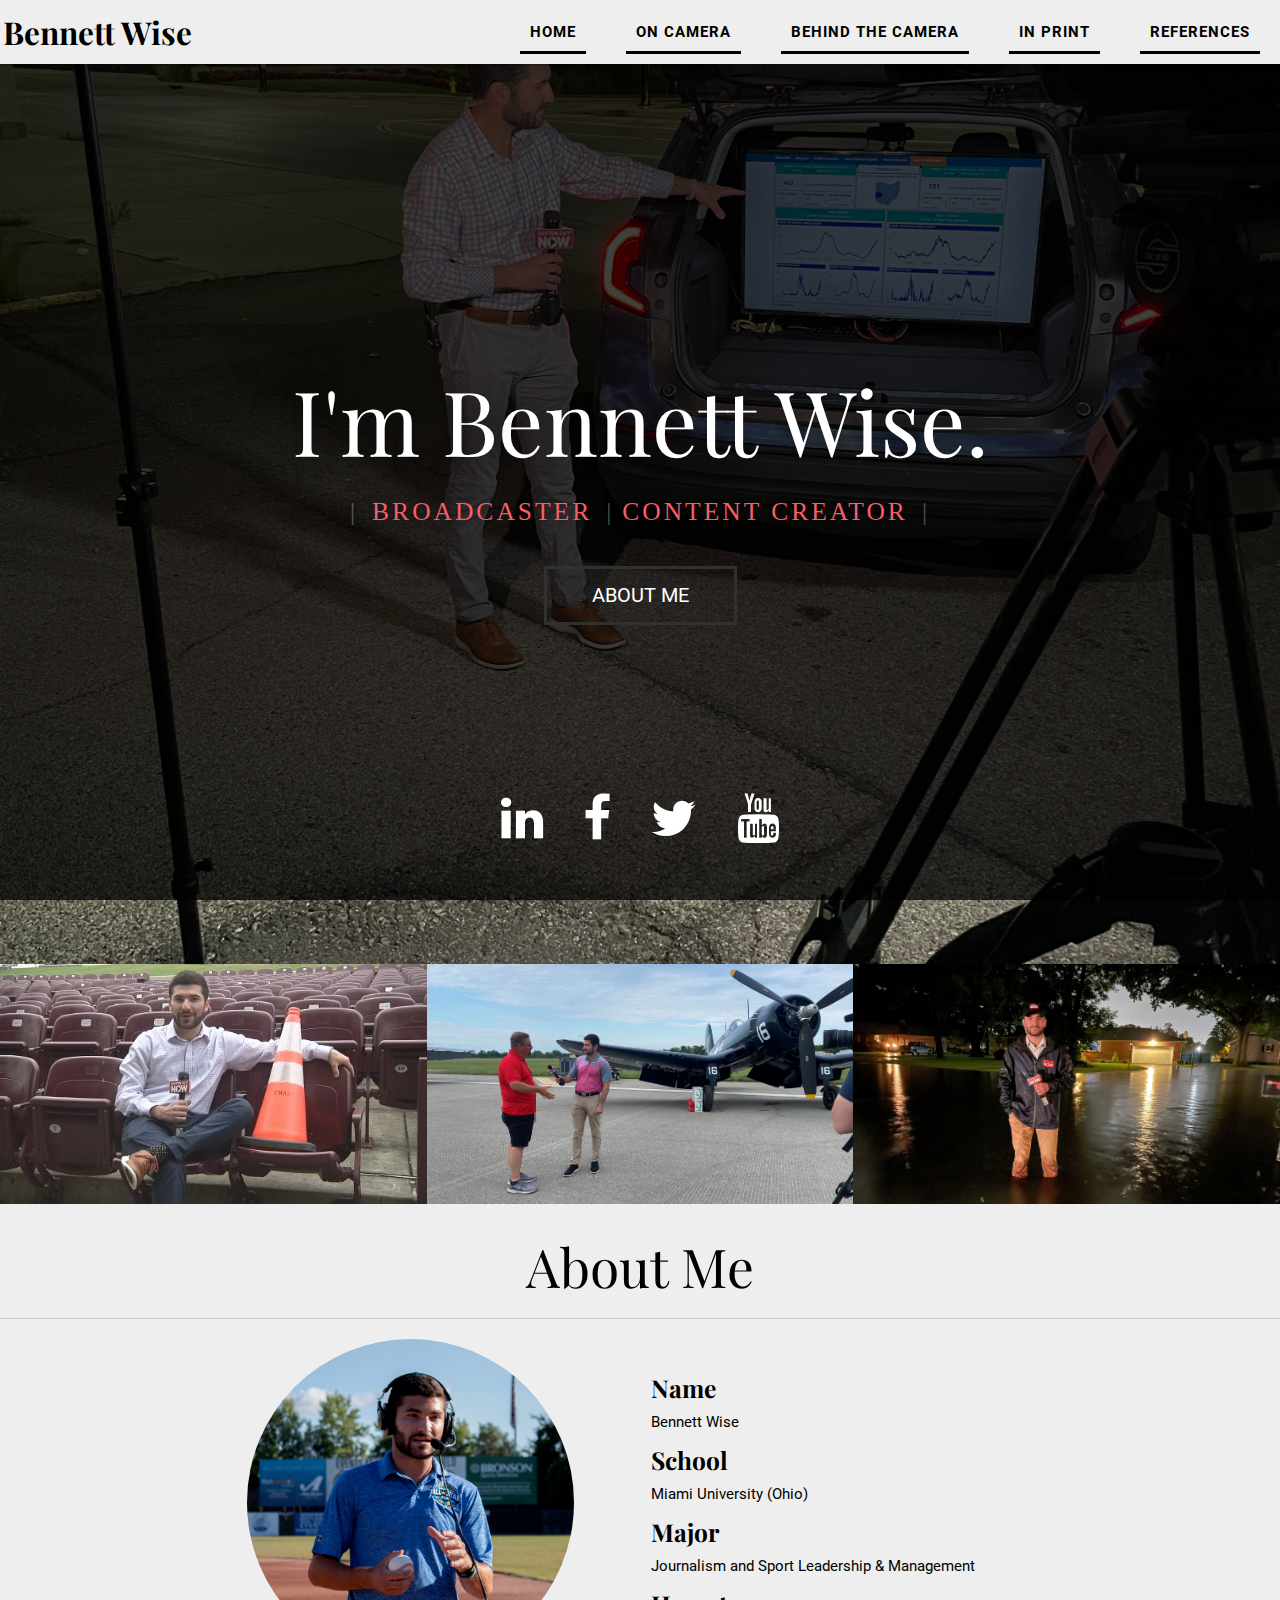
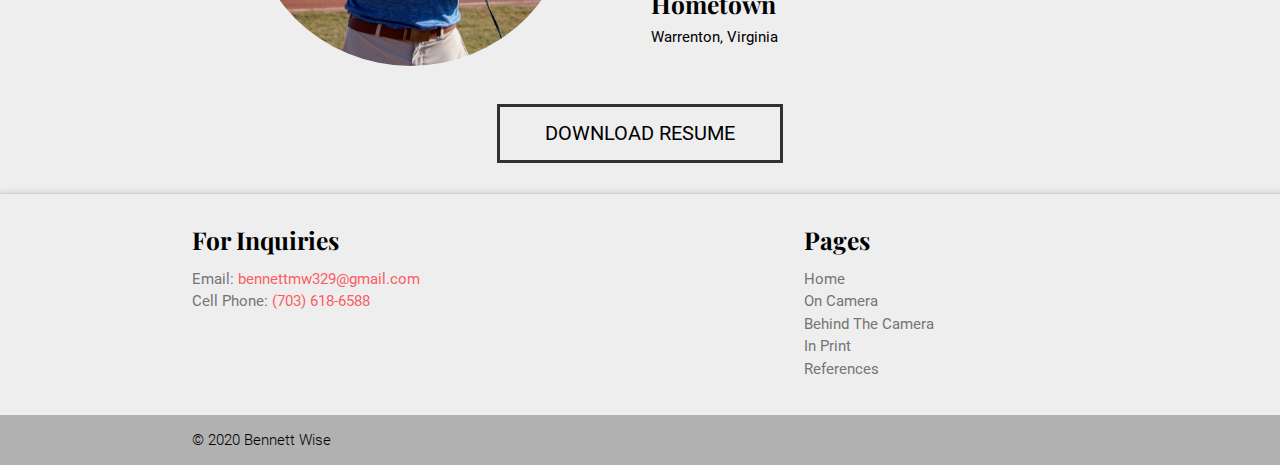
==== commit 36c24aa1: "Page Deployment" ====
--- a/index.html
+++ b/index.html
@@ -23,6 +23,6 @@
 
 <body>
   <app-root class="sticky-container"></app-root>
-<script src="runtime-es2015.edb2fcf2778e7bf1d426.js" type="module"></script><script src="runtime-es5.edb2fcf2778e7bf1d426.js" nomodule defer></script><script src="polyfills-es5.ef4b1e1fc703b3ff76e3.js" nomodule defer></script><script src="polyfills-es2015.2987770fde9daa1d8a2e.js" type="module"></script><script src="scripts.2ec428d60641bb10c799.js" defer></script><script src="main-es2015.502aaa0c2010d1fde819.js" type="module"></script><script src="main-es5.502aaa0c2010d1fde819.js" nomodule defer></script></body>
+<script src="runtime-es2015.edb2fcf2778e7bf1d426.js" type="module"></script><script src="runtime-es5.edb2fcf2778e7bf1d426.js" nomodule defer></script><script src="polyfills-es5.ef4b1e1fc703b3ff76e3.js" nomodule defer></script><script src="polyfills-es2015.2987770fde9daa1d8a2e.js" type="module"></script><script src="scripts.2ec428d60641bb10c799.js" defer></script><script src="main-es2015.b1441412de27fe4eed08.js" type="module"></script><script src="main-es5.b1441412de27fe4eed08.js" nomodule defer></script></body>
 
 </html>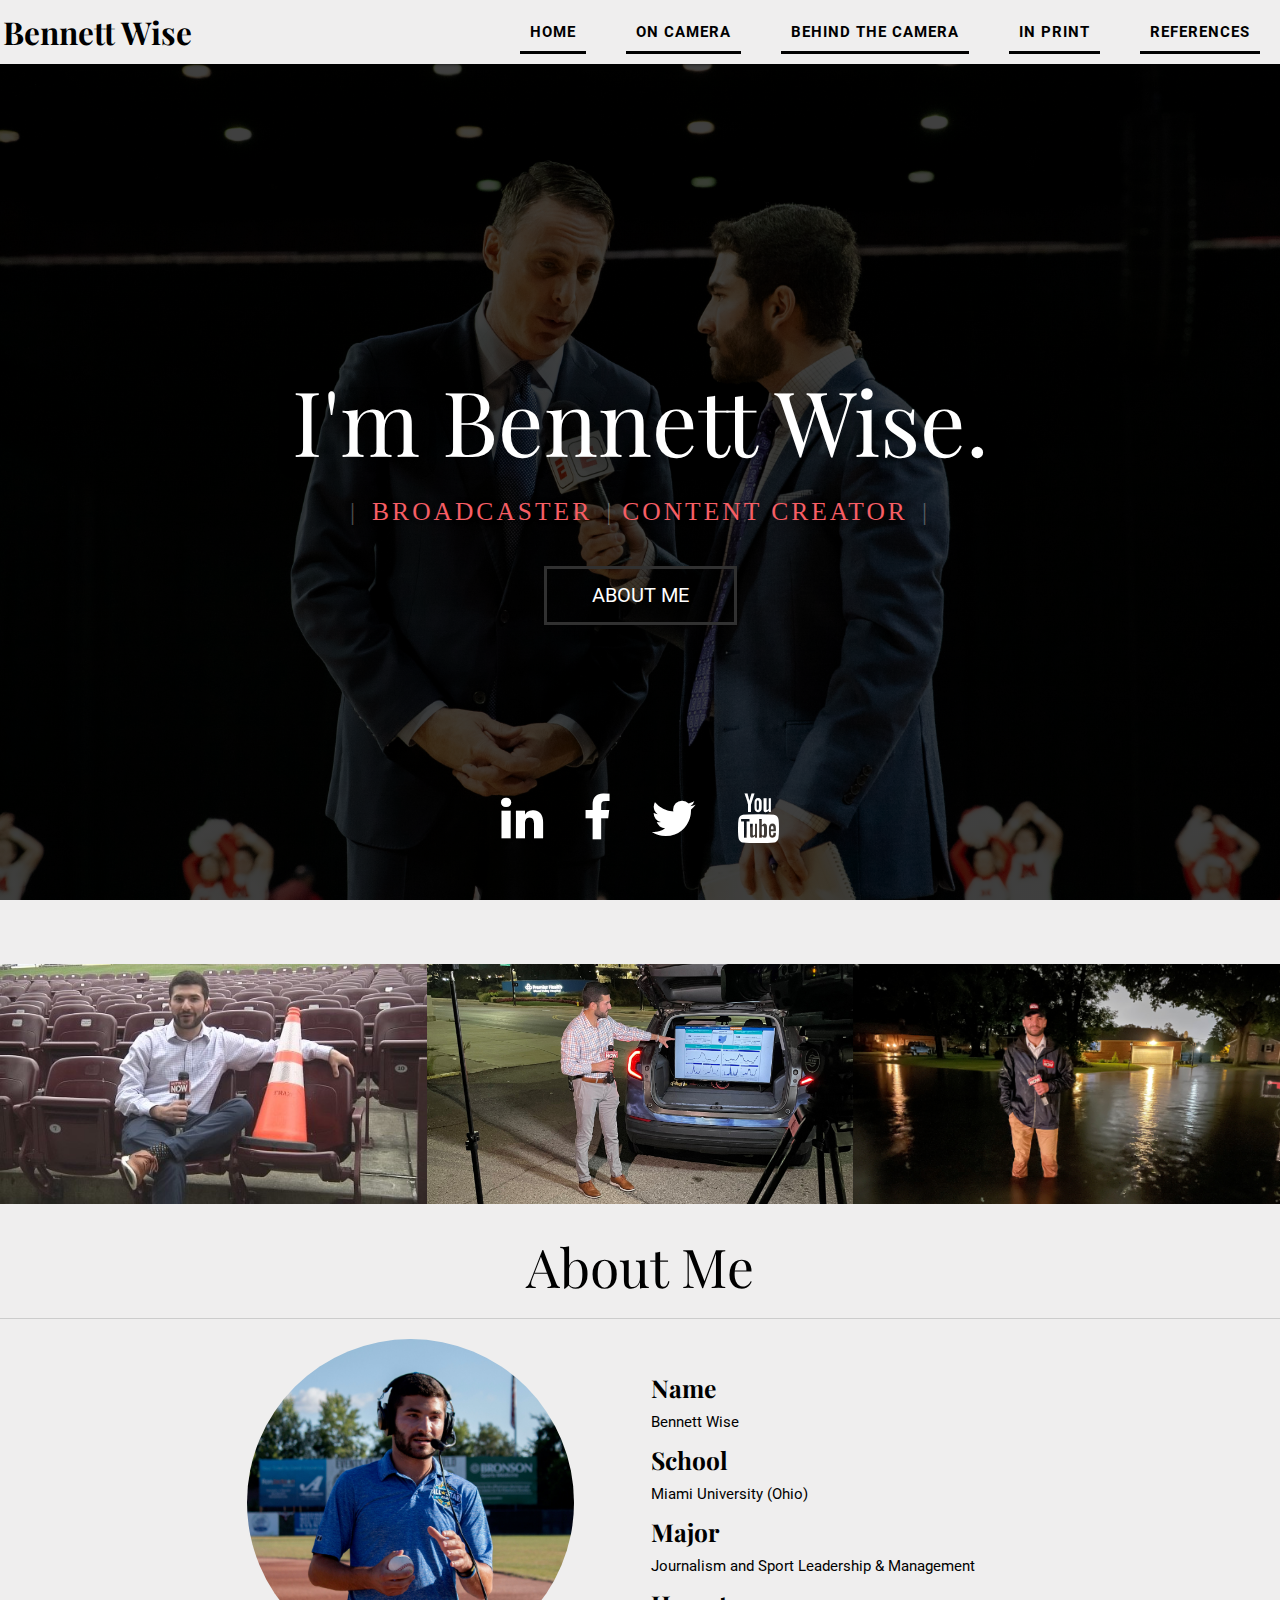
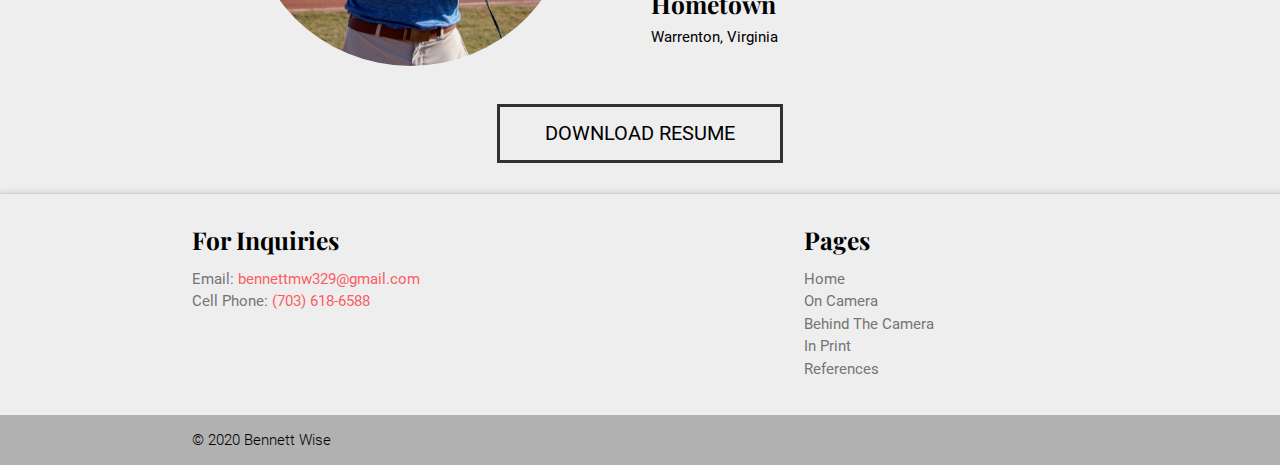
==== commit 9443f4f1: "Page Deployment" ====
--- a/index.html
+++ b/index.html
@@ -23,6 +23,6 @@
 
 <body>
   <app-root class="sticky-container"></app-root>
-<script src="runtime-es2015.edb2fcf2778e7bf1d426.js" type="module"></script><script src="runtime-es5.edb2fcf2778e7bf1d426.js" nomodule defer></script><script src="polyfills-es5.ef4b1e1fc703b3ff76e3.js" nomodule defer></script><script src="polyfills-es2015.2987770fde9daa1d8a2e.js" type="module"></script><script src="scripts.2ec428d60641bb10c799.js" defer></script><script src="main-es2015.b1441412de27fe4eed08.js" type="module"></script><script src="main-es5.b1441412de27fe4eed08.js" nomodule defer></script></body>
+<script src="runtime-es2015.edb2fcf2778e7bf1d426.js" type="module"></script><script src="runtime-es5.edb2fcf2778e7bf1d426.js" nomodule defer></script><script src="polyfills-es5.ef4b1e1fc703b3ff76e3.js" nomodule defer></script><script src="polyfills-es2015.2987770fde9daa1d8a2e.js" type="module"></script><script src="scripts.2ec428d60641bb10c799.js" defer></script><script src="main-es2015.1d30ca540ac4e5c8a0a3.js" type="module"></script><script src="main-es5.1d30ca540ac4e5c8a0a3.js" nomodule defer></script></body>
 
 </html>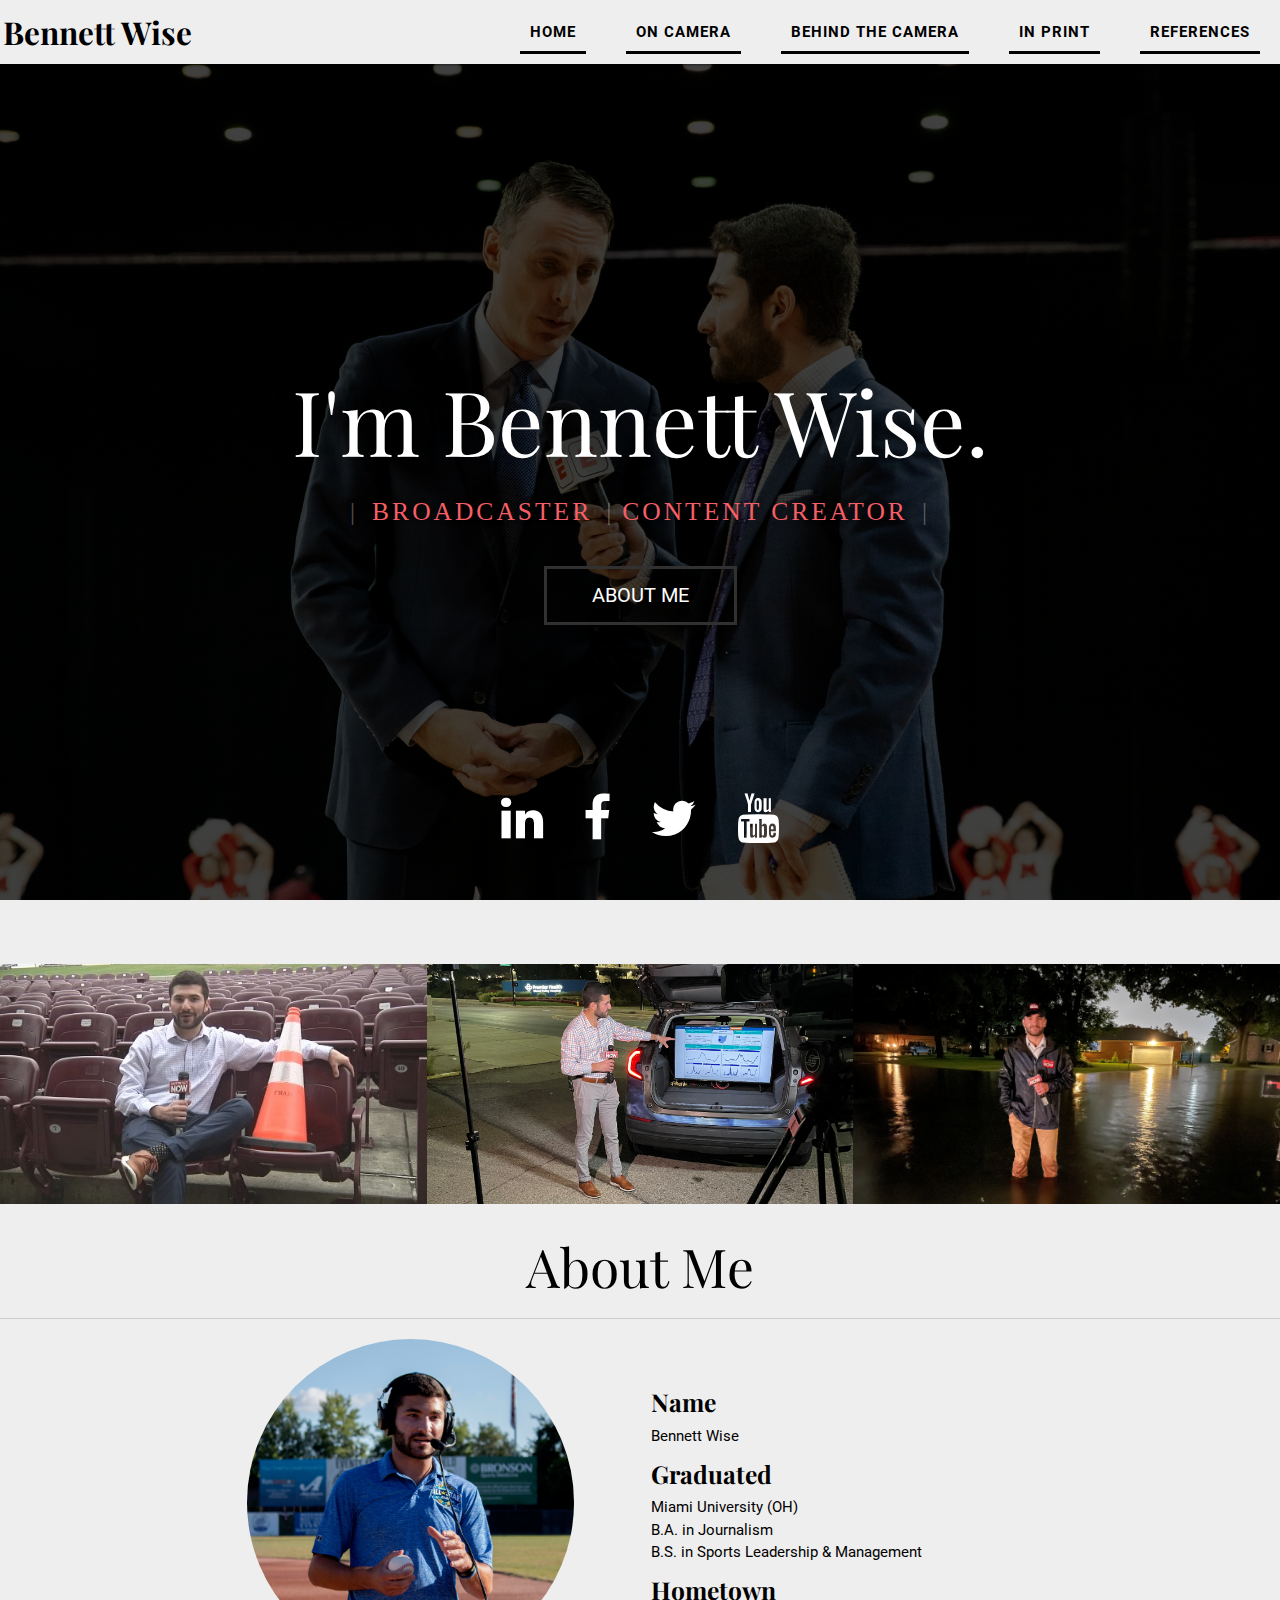
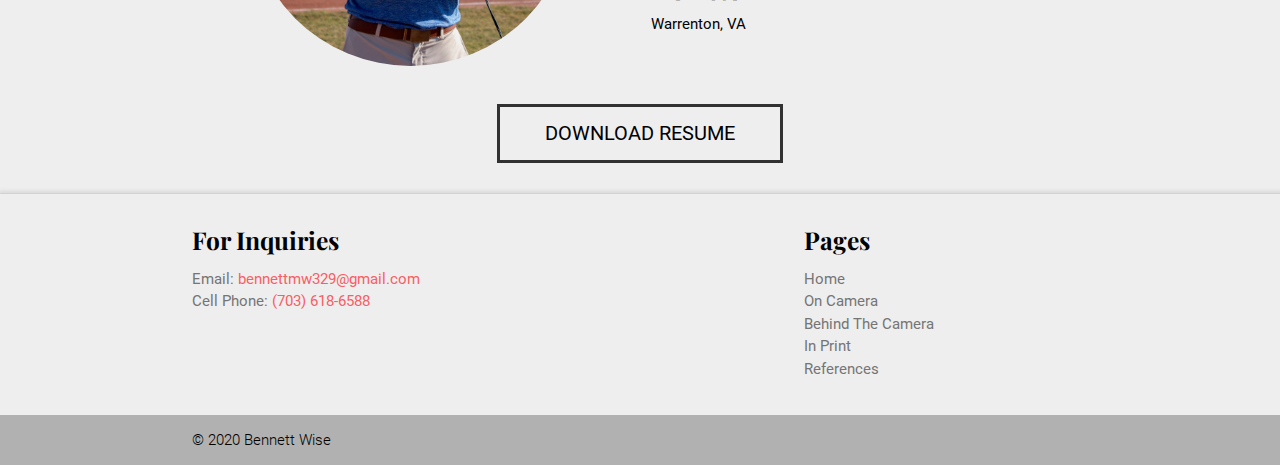
==== commit 47317cf6: "Page Deployment" ====
--- a/index.html
+++ b/index.html
@@ -23,6 +23,6 @@
 
 <body>
   <app-root class="sticky-container"></app-root>
-<script src="runtime-es2015.edb2fcf2778e7bf1d426.js" type="module"></script><script src="runtime-es5.edb2fcf2778e7bf1d426.js" nomodule defer></script><script src="polyfills-es5.ef4b1e1fc703b3ff76e3.js" nomodule defer></script><script src="polyfills-es2015.2987770fde9daa1d8a2e.js" type="module"></script><script src="scripts.2ec428d60641bb10c799.js" defer></script><script src="main-es2015.1d30ca540ac4e5c8a0a3.js" type="module"></script><script src="main-es5.1d30ca540ac4e5c8a0a3.js" nomodule defer></script></body>
+<script src="runtime-es2015.edb2fcf2778e7bf1d426.js" type="module"></script><script src="runtime-es5.edb2fcf2778e7bf1d426.js" nomodule defer></script><script src="polyfills-es5.ef4b1e1fc703b3ff76e3.js" nomodule defer></script><script src="polyfills-es2015.2987770fde9daa1d8a2e.js" type="module"></script><script src="scripts.2ec428d60641bb10c799.js" defer></script><script src="main-es2015.7e58f1dd0e75f4d6a072.js" type="module"></script><script src="main-es5.7e58f1dd0e75f4d6a072.js" nomodule defer></script></body>
 
 </html>